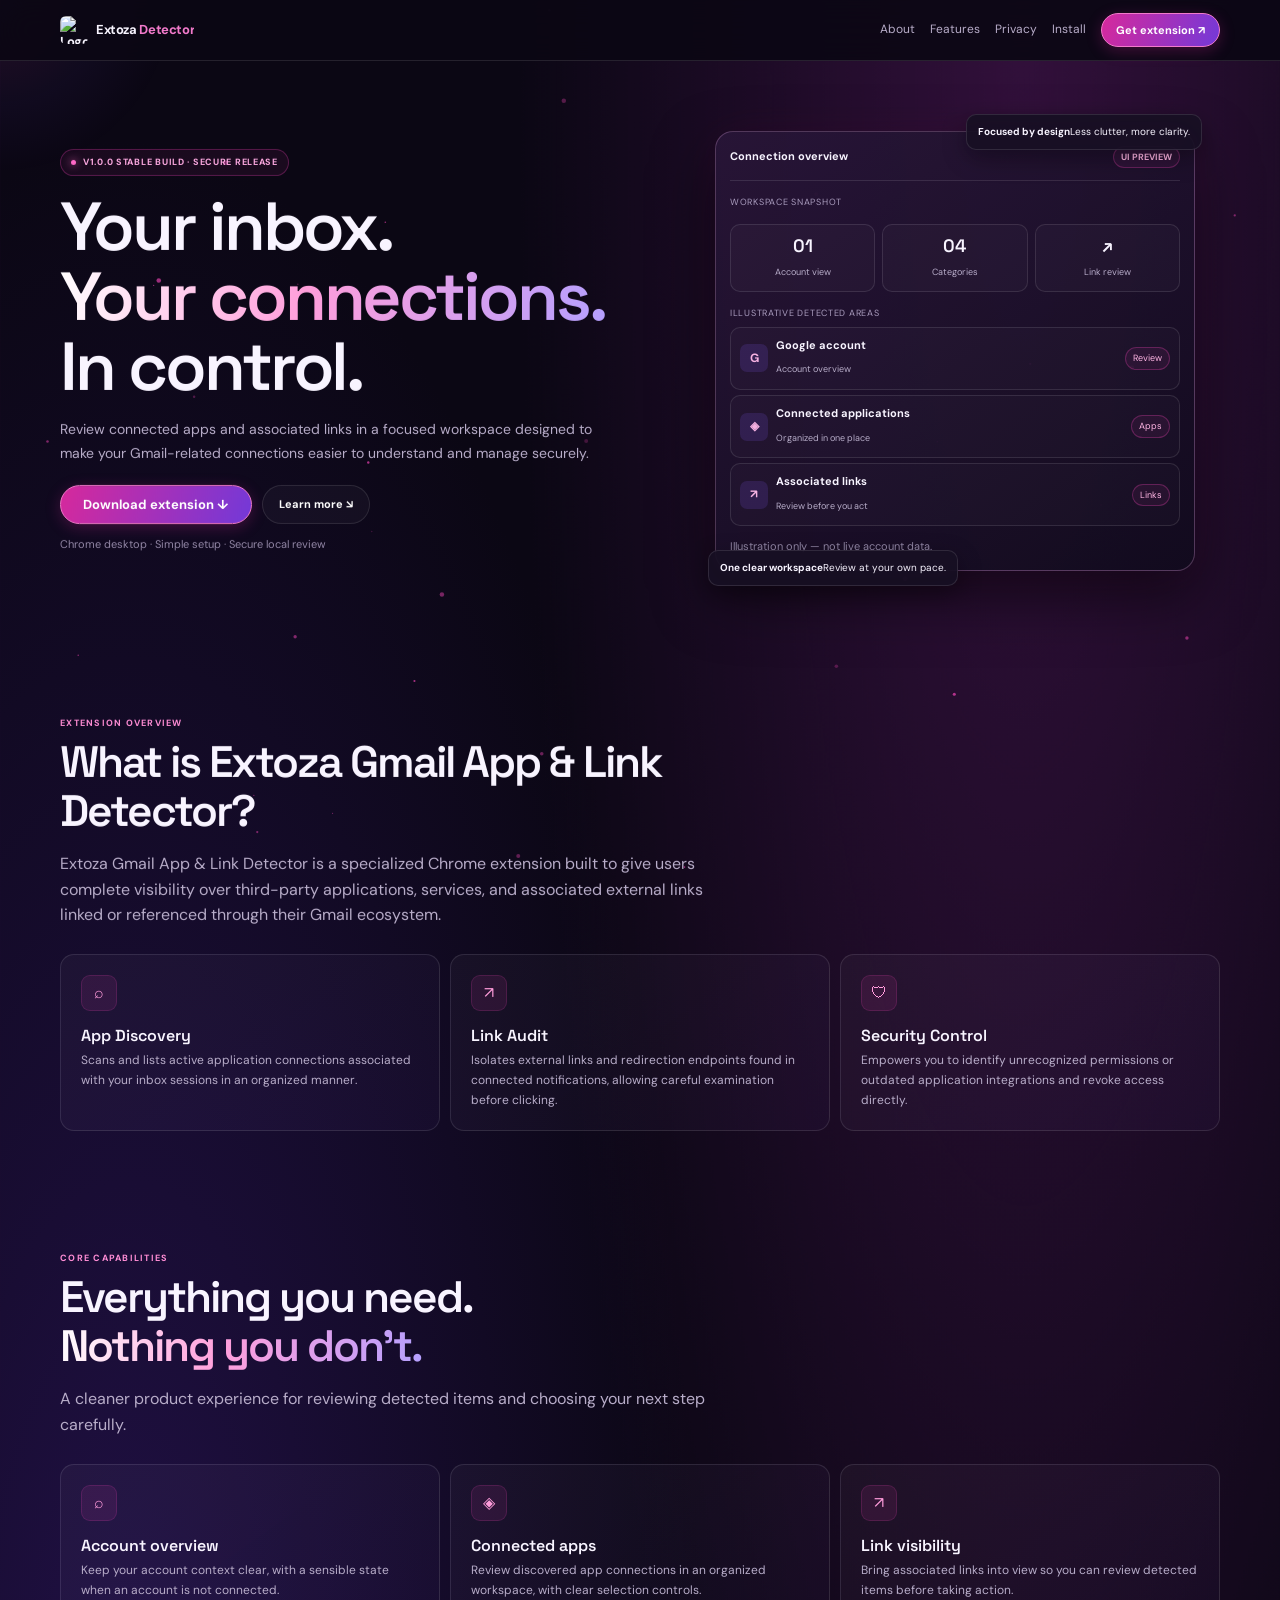
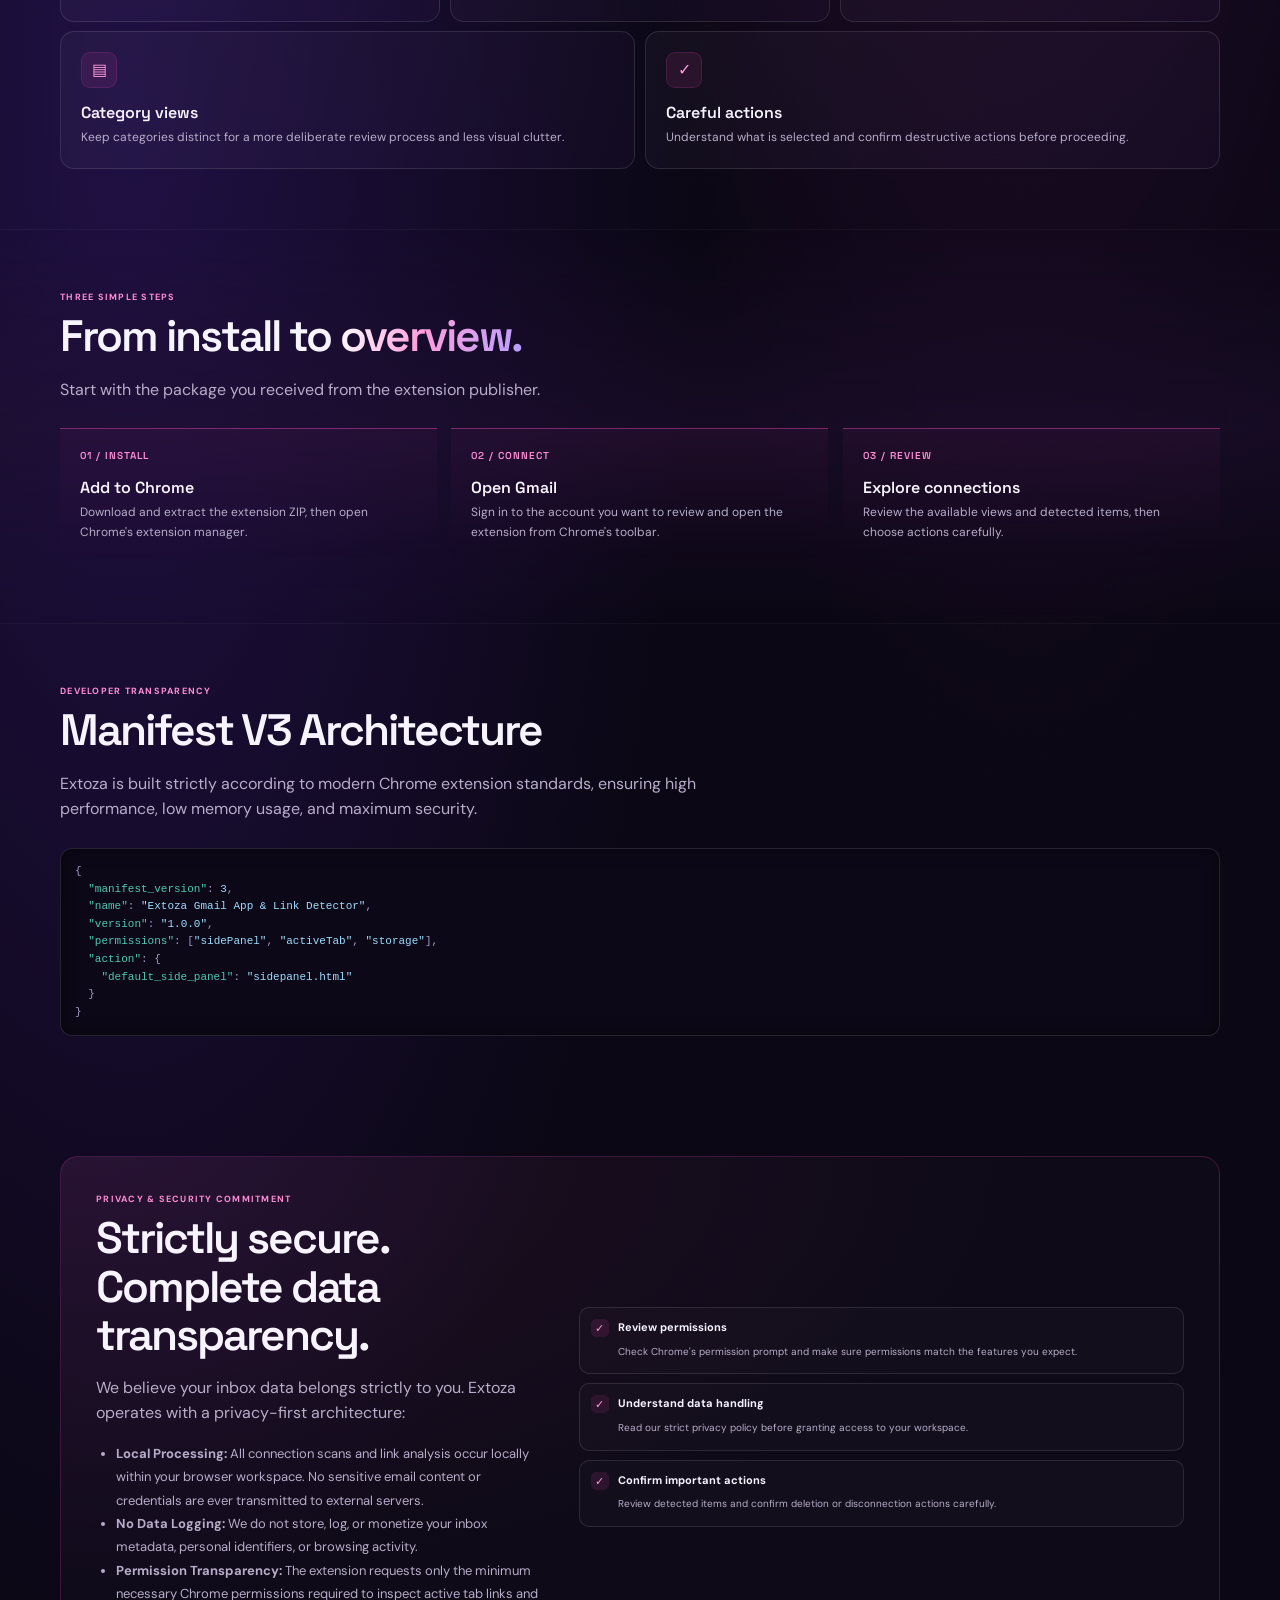
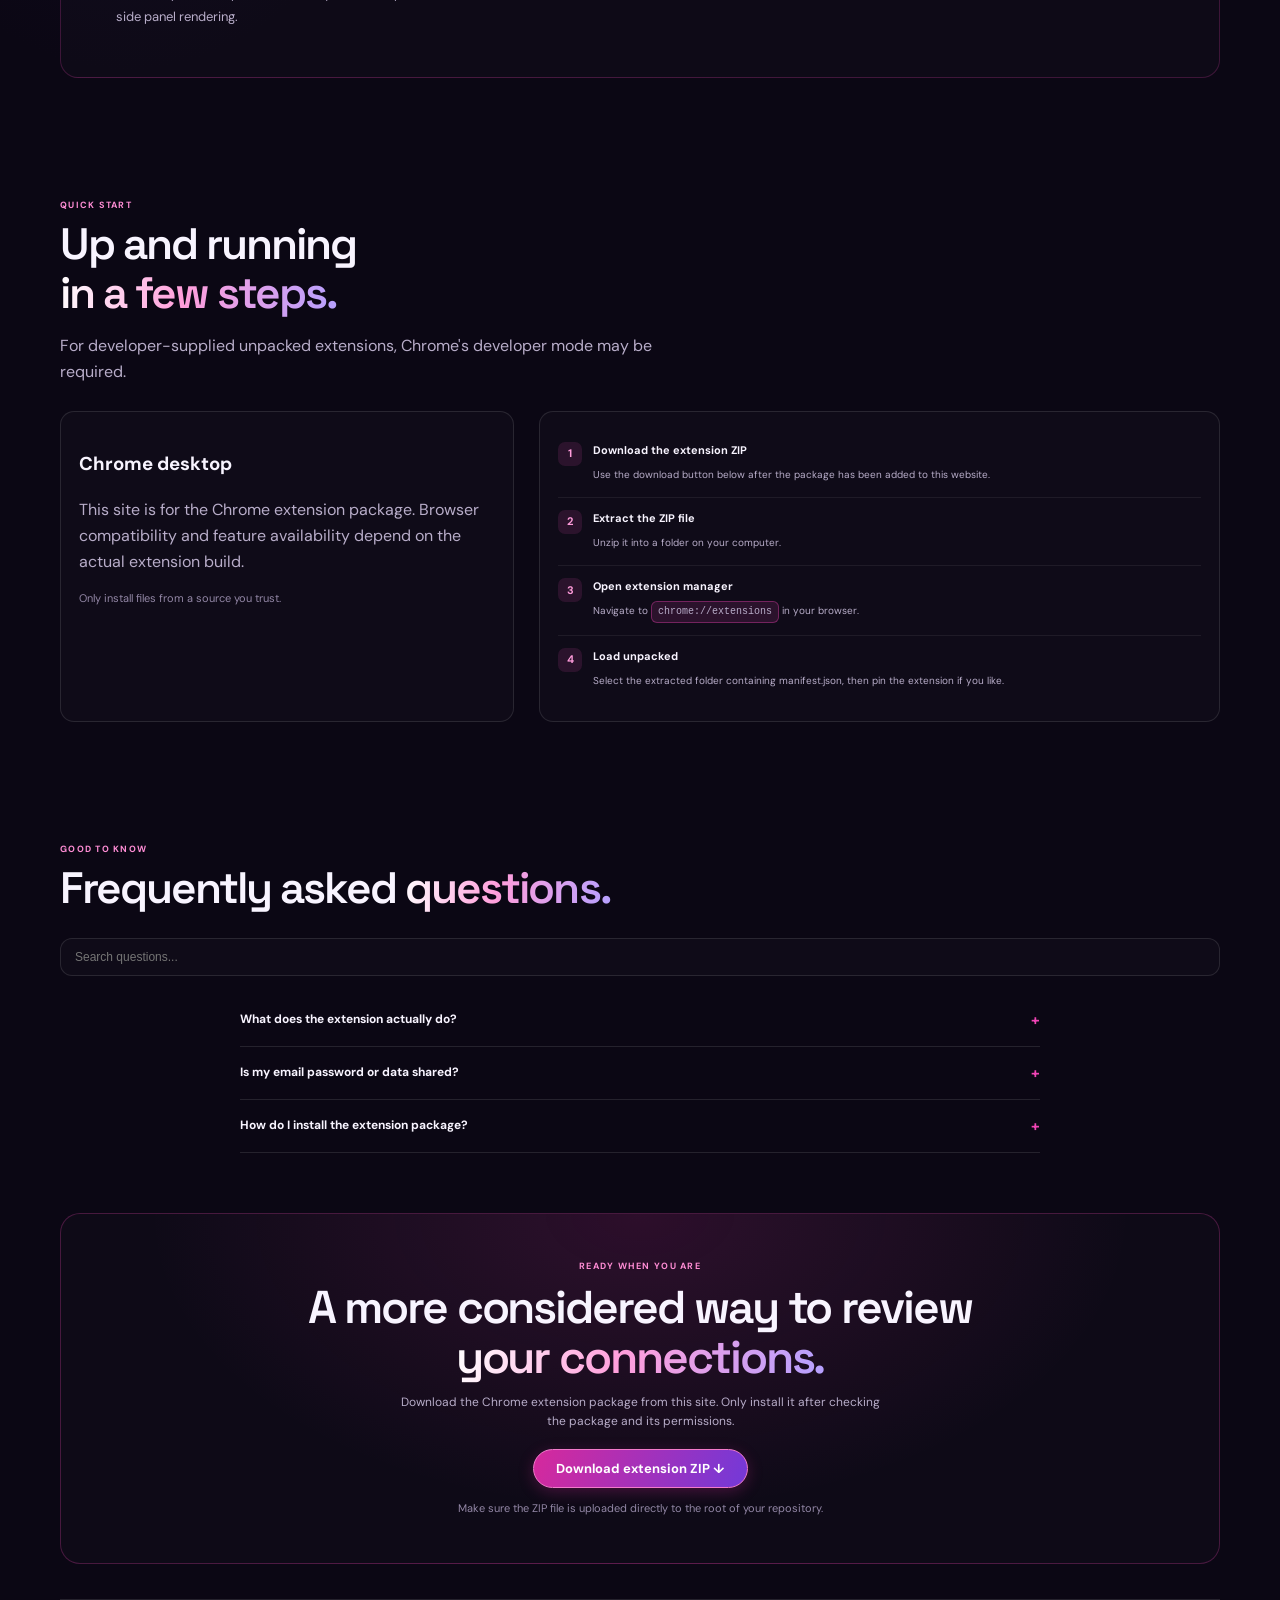
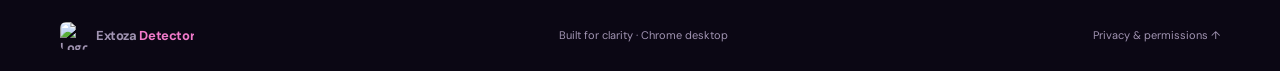
==== index.html @ f48d074d "Update index.html" ====
<!doctype html>
<html lang="en">
<head>
<meta charset="utf-8">
<meta name="viewport" content="width=device-width, initial-scale=1, maximum-scale=1, user-scalable=no">
<meta name="theme-color" content="#0b0714">
<meta name="description" content="Extoza Gmail App & Link Detector — a clearer way to review Gmail-related app connections and links securely.">
<title>Extoza Gmail App & Link Detector — Your inbox, more in control</title>
<link rel="icon" href="https://raw.githubusercontent.com/mbabar07/gmail-app-link-detector/main/assets/logo.png" type="image/png">
<link rel="preconnect" href="https://fonts.googleapis.com">
<link rel="preconnect" href="https://fonts.gstatic.com" crossorigin>
<link href="https://fonts.googleapis.com/css2?family=DM+Sans:wght@400;500;600;700&family=Space+Grotesk:wght@400;500;600;700&display=swap" rel="stylesheet">
<style>
:root{--bg:#0b0714;--panel:#151021;--panel2:#1b1229;--text:#f8f4ff;--muted:#b8adc9;--pink:#f044b5;--violet:#8b5cf6;--line:rgba(255,255,255,.11);--max:1160px}
*{box-sizing:border-box}

html {
  scroll-behavior: smooth;
  scroll-padding-top: 80px;
}
body {
  margin: 0;
  background: var(--bg);
  color: var(--text);
  font-family: "DM Sans", sans-serif;
  line-height: 1.6;
  overflow-x: hidden;
  position: relative;
  opacity: 0;
  transition: opacity 0.8s cubic-bezier(0.4, 0, 0.2, 1);
  -webkit-font-smoothing: antialiased;
  width: 100%;
}
body.loaded { opacity: 1; }

#page-transition-overlay {
  position: fixed;
  top: 0; left: 0; width: 100%; height: 100%;
  background: #0b0714;
  z-index: 99999;
  pointer-events: none;
  opacity: 1;
  transition: opacity 0.8s cubic-bezier(0.4, 0, 0.2, 1);
}
body.loaded #page-transition-overlay { opacity: 0; }

#particles-canvas {
  position: fixed;
  top: 0; left: 0; width: 100%; height: 100%;
  pointer-events: none;
  z-index: 1;
}

.reveal-up {
  opacity: 0;
  transform: translateY(30px);
  transition: opacity 0.8s cubic-bezier(0.16, 1, 0.3, 1), transform 0.8s cubic-bezier(0.16, 1, 0.3, 1);
  will-change: opacity, transform;
}
.reveal-up.active {
  opacity: 1;
  transform: translateY(0);
}

#cursor-glow {
  position: fixed;
  width: 350px;
  height: 350px;
  background: radial-gradient(circle, rgba(240, 68, 181, 0.12) 0%, rgba(139, 92, 246, 0.05) 40%, transparent 70%);
  border-radius: 50%;
  pointer-events: none;
  transform: translate(-50%, -50%);
  transition: width 0.3s, height 0.3s;
  z-index: 2;
}

body::before {
  content: '';
  position: absolute;
  top: 0; left: 0; width: 100%; height: 100%;
  background: radial-gradient(ellipse at 80% 0%,#32103b 0,transparent 35%), radial-gradient(ellipse at 10% 35%,#201044 0,transparent 35%);
  z-index: 0;
  pointer-events: none;
}

a{color:inherit;text-decoration:none}
.wrap{width:min(var(--max),calc(100% - 24px));margin:auto;position:relative;z-index:3}

/* Fixed Header & Responsive Navigation */
.nav{position:sticky;top:0;z-index:100;border-bottom:1px solid var(--line);background:rgba(11,7,20,.92);backdrop-filter:blur(16px)}
.navin{height:60px;display:flex;align-items:center;justify-content:space-between;gap:8px}
.brand{display:flex;align-items:center;gap:8px;font-weight:700;font-size:13px;letter-spacing:-.03em;min-width:0;flex-shrink:1}
.brand:hover{transform:scale(1.01)}
.brand img{width:28px;height:28px;border-radius:6px;object-fit:cover;flex-shrink:0}
.brand span { white-space: nowrap; overflow: hidden; text-overflow: ellipsis; line-height: 1.2; }
.brand span span{color:#f27acb}

.links{display:flex;align-items:center;gap:15px;color:var(--muted);font-size:12px;flex-shrink:0}
.links a:hover{color:white}

/* Responsive Button Fix */
.btn{
  display:inline-flex;align-items:center;justify-content:center;gap:6px;
  padding:7px 14px;border-radius:99px;
  background:linear-gradient(110deg,#d6299c,#7339d8);color:#fff;
  font-weight:700;font-size:11px;line-height:1;
  border:1px solid #f27acb;box-shadow:0 4px 15px rgba(214, 41, 156, 0.25);
  transition:.25s cubic-bezier(0.16, 1, 0.3, 1);
  white-space:nowrap;flex-shrink:0;height:34px;
}
.btn:hover{transform:translateY(-1px);filter:brightness(1.15);box-shadow:0 8px 25px rgba(214, 41, 156, 0.4)}
.btn.ghost{background:#ffffff08;border-color:var(--line);box-shadow:none;height:auto;padding:10px 16px}.btn.ghost:hover{background:#ffffff12;border-color:#f044b57a}

@media (max-width: 480px) {
  .navin { height: 56px; }
  .brand { font-size: 12px; }
  .brand img { width: 26px; height: 26px; }
  .nav .btn {
    padding: 6px 10px;
    font-size: 10px;
    height: 30px;
  }
}

.download-btn { transition: all 0.3s ease; height: auto; padding: 12px 22px; font-size: 13px; }
.download-btn:active { transform: scale(0.96); }
.download-btn.clicked { animation: neonPulse 1.5s infinite alternate; }
@keyframes neonPulse {
  0% { box-shadow: 0 0 10px #f044b5, 0 0 20px #8b5cf6, inset 0 0 10px #fff; border-color: #fff; }
  100% { box-shadow: 0 0 25px #f044b5, 0 0 50px #8b5cf6, inset 0 0 20px #ff9edb; border-color: #ff9edb; }
}

#thankyou-modal {
  position: fixed; inset: 0; background: rgba(11, 7, 20, 0.85); backdrop-filter: blur(10px);
  display: flex; align-items: center; justify-content: center; z-index: 999999; opacity: 0; pointer-events: none; transition: opacity 0.4s ease; padding: 20px;
}
#thankyou-modal.show { opacity: 1; pointer-events: auto; }
.modal-content {
  background: linear-gradient(145deg, #281638, #151021); border: 1px solid #f044b550; padding: 28px 18px; border-radius: 20px; text-align: center; max-width: 380px; width: 100%; box-shadow: 0 25px 60px rgba(240, 68, 181, 0.25); transform: translateY(15px); transition: transform 0.4s cubic-bezier(0.16, 1, 0.3, 1);
}
#thankyou-modal.show .modal-content { transform: translateY(0); }
.modal-content h3 { font: 600 20px "Space Grotesk", sans-serif; margin: 10px 0 6px; background: linear-gradient(100deg, #fff 0%, #ff9edb 100%); color: transparent; background-clip: text; }
.modal-content p { color: var(--muted); font-size: 12px; margin-bottom: 18px; }
.modal-close-btn { padding: 9px 20px; border-radius: 99px; background: linear-gradient(110deg, #d6299c, #7339d8); color: #fff; font-weight: 700; border: none; cursor: pointer; transition: .2s; }
.modal-close-btn:hover { filter: brightness(1.15); }

.copy-badge {
  background: #f044b520; border: 1px solid #f044b560; color: #ff9cdb; padding: 2px 6px; border-radius: 6px; font-family: monospace; cursor: pointer; transition: 0.2s; position: relative; display: inline-block; word-break: break-all;
}
.copy-badge:hover { background: #f044b540; }
.copy-tooltip {
  position: absolute; bottom: 125%; left: 50%; transform: translateX(-50%) translateY(5px); background: #f044b5; color: #fff; padding: 2px 6px; border-radius: 4px; font-size: 10px; font-family: sans-serif; opacity: 0; pointer-events: none; transition: 0.2s; white-space: nowrap;
}
.copy-badge.copied .copy-tooltip { opacity: 1; transform: translateX(-50%) translateY(0); }

.faq-search-box {
  width: 100%; padding: 11px 14px; margin-bottom: 18px; background: #ffffff05; border: 1px solid var(--line); border-radius: 12px; color: var(--text); font-size: 12px; outline: none; transition: 0.3s;
}
.faq-search-box:focus { border-color: var(--pink); box-shadow: 0 0 12px rgba(240,68,181,0.2); }

.faq details {
  padding: 14px 0; border-bottom: 1px solid var(--line); transition: background 0.3s;
}
.faq details summary {
  cursor: pointer; font-weight: 700; font-size: 12px; display: flex; justify-content: space-between; align-items: center; transition: color 0.3s; gap: 8px;
}
.faq details summary::-webkit-details-marker { display: none; }
.faq details summary::after {
  content: '+'; font-size: 15px; color: var(--pink); transition: transform 0.3s ease; flex-shrink: 0;
}
.faq details[open] summary::after {
  transform: rotate(45deg);
}
.faq details p {
  font-size: 12px; color: var(--muted); margin-top: 8px; animation: fadeInText 0.3s ease;
}
@keyframes fadeInText {
  from { opacity: 0; transform: translateY(-4px); }
  to { opacity: 1; transform: translateY(0); }
}

.code-preview {
  background: #0d0817; border: 1px solid var(--line); border-radius: 12px; padding: 14px; font-family: monospace; font-size: 11px; color: #a599c2; overflow-x: auto; margin-top: 14px; box-shadow: inset 0 0 15px rgba(0,0,0,0.5);
  max-width: 100%;
}
.code-preview .keyword { color: #f044b5; }
.code-preview .string { color: #9cdcfe; }
.code-preview .property { color: #4ec9b0; }

.hero{min-height:auto;display:grid;grid-template-columns:1fr;align-items:center;gap:35px;padding:45px 0 55px;position:relative;z-index:3}
@media(min-width: 900px) {
  .hero { grid-template-columns: 1.05fr .95fr; padding: 70px 0 85px; gap: 45px; }
}

.tag{display:inline-flex;align-items:center;gap:7px;padding:5px 10px;border:1px solid #f044b54a;border-radius:99px;background:#f044b511;color:#ffabe3;text-transform:uppercase;letter-spacing:.08em;font-size:9px;font-weight:700;animation: pulseGlow 3s infinite ease-in-out}
@keyframes pulseGlow { 0%, 100% { border-color: rgba(240,68,181,0.3); } 50% { border-color: rgba(240,68,181,0.8); box-shadow: 0 0 15px rgba(240,68,181,0.2); } }
.tag i{width:5px;height:5px;background:#ff69c7;border-radius:50%;box-shadow:0 0 8px #ff69c7;flex-shrink:0}

.hero h1{font:600 clamp(32px, 6.5vw, 68px)/1.03 "Space Grotesk",sans-serif;letter-spacing:-.045em;margin:16px 0;word-break:break-word}
.grad{background:linear-gradient(100deg,#fff 0%,#ff9edb 45%,#b5a0ff 100%);color:transparent;background-clip:text}
.hero p{max-width:540px;color:var(--muted);font-size:14px;line-height:1.7}
.actions{display:flex;gap:10px;flex-wrap:wrap;margin-top:20px}
.note{color:#9387a6;font-size:11px;margin-top:12px}

.demo{position:relative;padding:14px;border:1px solid #f7b3ed40;border-radius:18px;background:linear-gradient(145deg,#281638ed,#110b1ded);box-shadow:0 25px 60px #0008,0 0 40px #d6299c12;width:100%;max-width:480px;margin:0 auto;transform:none}
@media(min-width: 900px) {
  .demo { transform:perspective(1000px) rotateY(-4deg) rotateX(2deg); transition:transform 0.5s cubic-bezier(0.2, 0.8, 0.2, 1); }
  .demo:hover { transform:perspective(1000px) rotateY(0deg) rotateX(0deg) scale(1.01); border-color:#f044b5; }
}

.demohead{display:flex;justify-content:space-between;align-items:center;border-bottom:1px solid var(--line);padding-bottom:12px;font-weight:700;font-size:11px;gap:8px}
.badge{color:#ffb5e4;border:1px solid #f044b54a;background:#f044b512;border-radius:99px;padding:3px 7px;font-size:9px;white-space:nowrap}
.stats{display:grid;grid-template-columns:repeat(3,1fr);gap:7px;margin:14px 0}
.stat{padding:9px;border:1px solid var(--line);border-radius:10px;background:#ffffff06;transition:.3s;text-align:center}
.stat:hover{background:#ffffff10;border-color:#f044b550}
.stat b{display:block;font:600 18px "Space Grotesk"}
.stat span{font-size:9px;color:var(--muted)}

.label{color:#a99bbd;text-transform:uppercase;letter-spacing:.08em;font-size:9px;margin:14px 0 6px}
.item{display:flex;align-items:center;gap:8px;padding:9px;margin-top:5px;border:1px solid var(--line);border-radius:10px;background:#ffffff05;transition:.3s}
.item:hover{background:#ffffff0c;border-color:#f044b550}
.appicon{width:28px;height:28px;border-radius:7px;display:grid;place-items:center;background:#8b5cf629;color:#f6b2e2;font-weight:700;flex-shrink:0;font-size:12px}
.itemtext{flex:1;min-width:0}
.itemtext b{display:block;font-size:11px;white-space:nowrap;overflow:hidden;text-overflow:ellipsis}
.itemtext span{font-size:9px;color:var(--muted)}

.float{position:absolute;padding:9px 11px;background:#181024e8;border:1px solid var(--line);border-radius:10px;box-shadow:0 8px 25px #0005;font-size:10px;backdrop-filter:blur(10px);display:none}
@media(min-width: 768px) {
  .float { display: block; }
}
.float strong{display:block}
.float.one{top:-18px;right:-8px}
.float.two{bottom:-16px;left:-8px}

.section{padding:60px 0;position:relative;z-index:3}
.head{max-width:650px;margin-bottom:26px}
.kicker{font-size:9px;text-transform:uppercase;letter-spacing:.14em;color:#ff8dd5;font-weight:700}
.section h2{font:600 clamp(26px, 4.2vw, 44px)/1.1 "Space Grotesk",sans-serif;letter-spacing:-.045em;margin:8px 0}
.head p,.muted{color:var(--muted)}

.features{display:grid;grid-template-columns:1fr;gap:10px}
@media(min-width: 600px) {
  .features { grid-template-columns: repeat(2, 1fr); }
}
@media(min-width: 900px) {
  .features { grid-template-columns: repeat(6, 1fr); }
  .feature { grid-column: span 2; }
  .feature:nth-child(4), .feature:nth-child(5) { grid-column: span 3; }
}
.feature{padding:20px;border:1px solid var(--line);border-radius:14px;background:linear-gradient(145deg,#ffffff09,#8b5cf60a);transition:.3s cubic-bezier(0.16, 1, 0.3, 1);position:relative;overflow:hidden}
.feature:hover{transform:translateY(-3px);border-color:#f044b5;box-shadow:0 10px 30px rgba(240,68,181,0.1)}
.ico{width:36px;height:36px;border-radius:9px;display:grid;place-items:center;background:#f044b518;border:1px solid #f044b52b;color:#ff9cdb;font-size:16px;margin-bottom:14px}
.feature h3,.step h3{font:600 16px "Space Grotesk";margin:0 0 5px}
.feature p,.step p{font-size:12px;color:var(--muted);margin:0;line-height:1.65}

.how{background:linear-gradient(180deg,transparent,#21103380,transparent);border-block:1px solid #ffffff0a}
.steps{display:grid;grid-template-columns:1fr;gap:14px}
@media(min-width: 768px) {
  .steps { grid-template-columns: repeat(3, 1fr); }
}
.step{padding:20px;border-top:1px solid #f044b57a;background:linear-gradient(180deg,#f044b50c,transparent);border-radius:0 0 12px 12px;transition:.3s}
.step:hover{background:linear-gradient(180deg,#f044b518,transparent);transform:translateY(-2px)}
.num{font:600 10px "Space Grotesk";color:#ff8dd5;letter-spacing:.1em;margin-bottom:15px}

.privacy{display:grid;grid-template-columns:1fr;gap:25px;align-items:center;padding:clamp(18px, 3.5vw, 35px);border:1px solid #f044b535;border-radius:18px;background:radial-gradient(ellipse at 0 0,#f044b515,transparent 60%),#ffffff04}
@media(min-width: 900px) {
  .privacy { grid-template-columns: .85fr 1.15fr; gap: 35px; }
}
.privacylist{display:grid;gap:9px}
.privacyitem{display:flex;gap:9px;padding:11px;border:1px solid var(--line);border-radius:10px;background:#ffffff05;transition:.3s}
.privacyitem:hover{background:#ffffff0a;border-color:#f044b560}
.check{flex:0 0 18px;width:18px;height:18px;border-radius:5px;background:#f044b51e;color:#ff9cdb;text-align:center;font-size:11px;line-height:18px}
.privacyitem b{display:block;font-size:11px}
.privacyitem span{font-size:10px;color:var(--muted)}

.install{display:grid;grid-template-columns:1fr;gap:20px}
@media(min-width: 900px) {
  .install { grid-template-columns: .8fr 1.2fr; gap: 25px; }
}
.panel{padding:18px;border:1px solid var(--line);border-radius:14px;background:#ffffff05;transition:.3s}
.panel:hover{border-color:#ffffff30}
.installstep{display:flex;gap:11px;padding:12px 0;border-bottom:1px solid #ffffff10}
.installstep:last-child{border:0}
.installstep em{font-style:normal;width:24px;height:24px;flex:0 0 24px;display:grid;place-items:center;border-radius:7px;background:#f044b520;color:#ff9cdb;font-weight:700;font-size:11px}
.installstep b{font-size:11px;display:block}
.installstep span{font-size:10px;color:var(--muted)}

.faq{max-width:800px;margin:auto}

.cta{text-align:center;padding:45px 18px;border:1px solid #f044b540;border-radius:20px;background:radial-gradient(ellipse at 50% 0,#d6299c27,transparent 60%),#ffffff04;position:relative;overflow:hidden}
.cta h2{max-width:680px;margin:10px auto;font:600 clamp(26px, 4.2vw, 46px)/1.08 "Space Grotesk";letter-spacing:-.045em}
.cta p{max-width:500px;margin:0 auto 18px;color:var(--muted);font-size:12px}

.footer{display:flex;flex-direction:column;gap:12px;align-items:center;text-align:center;padding:22px 0;margin-top:35px;border-top:1px solid var(--line);font-size:11px;color:#a194b2}
@media(min-width: 600px) {
  .footer { flex-direction: row; justify-content: space-between; text-align: left; }
}

@media(max-width:768px){.links a:not(.btn){display:none}}
</style>
</head>
<body>

<div id="page-transition-overlay"></div>
<canvas id="particles-canvas"></canvas>

<div id="thankyou-modal">
  <div class="modal-content">
    <h3>Thank You</h3>
    <p>Your extension download has started successfully. Enjoy using Extoza Link Detector.</p>
    <button class="modal-close-btn" onclick="closeModal()">Dismiss</button>
  </div>
</div>

<div id="cursor-glow"></div>

<header class="nav"><div class="wrap navin">
<a class="brand anim-link" href="#top"><img src="https://raw.githubusercontent.com/mbabar07/gmail-app-link-detector/main/assets/logo.png" alt="Logo"><span>Extoza <span>Detector</span></span></a>
<nav class="links" aria-label="Main navigation"><a href="#about" class="anim-link">About</a><a href="#features" class="anim-link">Features</a><a href="#privacy" class="anim-link">Privacy</a><a href="#install" class="anim-link">Install</a><a class="btn anim-link" href="#download">Get extension ↗</a></nav>
</div></header>

<main id="top">
<section class="wrap hero">
<div class="reveal-up"><div class="tag"><i></i> v1.0.0 Stable Build · Secure Release</div>
<h1>Your inbox.<br><span class="grad">Your connections.</span><br>In control.</h1>
<p>Review connected apps and associated links in a focused workspace designed to make your Gmail-related connections easier to understand and manage securely.</p>
<div class="actions"><a class="btn download-btn anim-link" href="#download">Download extension ↓</a><a class="btn ghost anim-link" href="#about">Learn more ↘</a></div>
<div class="note">Chrome desktop · Simple setup · Secure local review</div></div>
<div class="demo reveal-up" aria-label="Illustrative extension interface">
<div class="demohead"><span>Connection overview</span><span class="badge">UI PREVIEW</span></div>
<div class="label">Workspace snapshot</div><div class="stats"><div class="stat"><b>01</b><span>Account view</span></div><div class="stat"><b>04</b><span>Categories</span></div><div class="stat"><b>↗</b><span>Link review</span></div></div>
<div class="label">Illustrative detected areas</div>
<div class="item"><div class="appicon">G</div><div class="itemtext"><b>Google account</b><span>Account overview</span></div><span class="badge">Review</span></div>
<div class="item"><div class="appicon">◈</div><div class="itemtext"><b>Connected applications</b><span>Organized in one place</span></div><span class="badge">Apps</span></div>
<div class="item"><div class="appicon">↗</div><div class="itemtext"><b>Associated links</b><span>Review before you act</span></div><span class="badge">Links</span></div>
<div class="note">Illustration only — not live account data.</div>
<div class="float one"><b>Focused by design</b>Less clutter, more clarity.</div><div class="float two"><b>One clear workspace</b>Review at your own pace.</div>
</div>
</section>

<section class="wrap section" id="about">
<div class="head reveal-up">
<div class="kicker">Extension Overview</div>
<h2>What is Extoza Gmail App & Link Detector?</h2>
<p>Extoza Gmail App & Link Detector is a specialized Chrome extension built to give users complete visibility over third-party applications, services, and associated external links linked or referenced through their Gmail ecosystem.</p>
</div>
<div class="features">
<article class="feature reveal-up"><div class="ico">⌕</div><h3>App Discovery</h3><p>Scans and lists active application connections associated with your inbox sessions in an organized manner.</p></article>
<article class="feature reveal-up"><div class="ico">↗</div><h3>Link Audit</h3><p>Isolates external links and redirection endpoints found in connected notifications, allowing careful examination before clicking.</p></article>
<article class="feature reveal-up"><div class="ico">🛡</div><h3>Security Control</h3><p>Empowers you to identify unrecognized permissions or outdated application integrations and revoke access directly.</p></article>
</div>
</section>

<section class="wrap section" id="features"><div class="head reveal-up"><div class="kicker">Core Capabilities</div><h2>Everything you need.<br><span class="grad">Nothing you don't.</span></h2><p>A cleaner product experience for reviewing detected items and choosing your next step carefully.</p></div>
<div class="features">
<article class="feature reveal-up"><div class="ico">⌕</div><h3>Account overview</h3><p>Keep your account context clear, with a sensible state when an account is not connected.</p></article>
<article class="feature reveal-up"><div class="ico">◈</div><h3>Connected apps</h3><p>Review discovered app connections in an organized workspace, with clear selection controls.</p></article>
<article class="feature reveal-up"><div class="ico">↗</div><h3>Link visibility</h3><p>Bring associated links into view so you can review detected items before taking action.</p></article>
<article class="feature reveal-up"><div class="ico">▤</div><h3>Category views</h3><p>Keep categories distinct for a more deliberate review process and less visual clutter.</p></article>
<article class="feature reveal-up"><div class="ico">✓</div><h3>Careful actions</h3><p>Understand what is selected and confirm destructive actions before proceeding.</p></article>
</div></section>

<section class="section how" id="how"><div class="wrap"><div class="head reveal-up"><div class="kicker">Three simple steps</div><h2>From install to <span class="grad">overview.</span></h2><p>Start with the package you received from the extension publisher.</p></div>
<div class="steps">
<article class="step reveal-up"><div class="num">01 / INSTALL</div><h3>Add to Chrome</h3><p>Download and extract the extension ZIP, then open Chrome's extension manager.</p></article>
<article class="step reveal-up"><div class="num">02 / CONNECT</div><h3>Open Gmail</h3><p>Sign in to the account you want to review and open the extension from Chrome's toolbar.</p></article>
<article class="step reveal-up"><div class="num">03 / REVIEW</div><h3>Explore connections</h3><p>Review the available views and detected items, then choose actions carefully.</p></article>
</div></div></section>

<section class="wrap section" id="manifest-preview">
<div class="head reveal-up">
<div class="kicker">Developer Transparency</div>
<h2>Manifest V3 Architecture</h2>
<p>Extoza is built strictly according to modern Chrome extension standards, ensuring high performance, low memory usage, and maximum security.</p>
</div>
<div class="reveal-up">
<div class="code-preview">
  {<br>
  &nbsp;&nbsp;<span class="property">"manifest_version"</span>: <span class="string">3</span>,<br>
  &nbsp;&nbsp;<span class="property">"name"</span>: <span class="string">"Extoza Gmail App & Link Detector"</span>,<br>
  &nbsp;&nbsp;<span class="property">"version"</span>: <span class="string">"1.0.0"</span>,<br>
  &nbsp;&nbsp;<span class="property">"permissions"</span>: [<span class="string">"sidePanel"</span>, <span class="string">"activeTab"</span>, <span class="string">"storage"</span>],<br>
  &nbsp;&nbsp;<span class="property">"action"</span>: {<br>
  &nbsp;&nbsp;&nbsp;&nbsp;<span class="property">"default_side_panel"</span>: <span class="string">"sidepanel.html"</span><br>
  &nbsp;&nbsp;}<br>
  }
</div>
</div>
</section>

<section class="wrap section" id="privacy">
<div class="privacy reveal-up">
<div>
<div class="kicker">Privacy & Security Commitment</div>
<h2>Strictly secure. Complete data transparency.</h2>
<p class="muted" style="margin-top: 15px;">We believe your inbox data belongs strictly to you. Extoza operates with a privacy-first architecture:</p>
<ul style="color: var(--muted); font-size: 13px; padding-left: 20px; line-height: 1.8; margin-top: 15px;">
<li><b>Local Processing:</b> All connection scans and link analysis occur locally within your browser workspace. No sensitive email content or credentials are ever transmitted to external servers.</li>
<li><b>No Data Logging:</b> We do not store, log, or monetize your inbox metadata, personal identifiers, or browsing activity.</li>
<li><b>Permission Transparency:</b> The extension requests only the minimum necessary Chrome permissions required to inspect active tab links and side panel rendering.</li>
</ul>
</div>
<div class="privacylist">
<div class="privacyitem"><div class="check">✓</div><div><b>Review permissions</b><span>Check Chrome's permission prompt and make sure permissions match the features you expect.</span></div></div>
<div class="privacyitem"><div class="check">✓</div><div><b>Understand data handling</b><span>Read our strict privacy policy before granting access to your workspace.</span></div></div>
<div class="privacyitem"><div class="check">✓</div><div><b>Confirm important actions</b><span>Review detected items and confirm deletion or disconnection actions carefully.</span></div></div>
</div>
</div>
</section>

<section class="wrap section" id="install"><div class="head reveal-up"><div class="kicker">Quick start</div><h2>Up and running<br><span class="grad">in a few steps.</span></h2><p>For developer-supplied unpacked extensions, Chrome's developer mode may be required.</p></div>
<div class="install">
<div class="panel reveal-up"><h3>Chrome desktop</h3><p class="muted">This site is for the Chrome extension package. Browser compatibility and feature availability depend on the actual extension build.</p><p class="note">Only install files from a source you trust.</p></div>
<div class="panel reveal-up">
<div class="installstep"><em>1</em><div><b>Download the extension ZIP</b><span>Use the download button below after the package has been added to this website.</span></div></div>
<div class="installstep"><em>2</em><div><b>Extract the ZIP file</b><span>Unzip it into a folder on your computer.</span></div></div>
<div class="installstep"><em>3</em><div><b>Open extension manager</b><span>Navigate to <span class="copy-badge" onclick="copyToClipboard(this, 'chrome://extensions')">chrome://extensions<span class="copy-tooltip">Copied</span></span> in your browser.</span></div></div>
<div class="installstep"><em>4</em><div><b>Load unpacked</b><span>Select the extracted folder containing manifest.json, then pin the extension if you like.</span></div></div>
</div></div></section>

<section class="wrap section" id="faq">
<div class="head reveal-up">
<div class="kicker">Good to know</div>
<h2>Frequently asked <span class="grad">questions.</span></h2>
</div>
<input type="text" id="faq-search" class="faq-search-box reveal-up" placeholder="Search questions..." onkeyup="filterFAQ()">
<div class="faq" id="faq-list">
<details class="reveal-up"><summary>What does the extension actually do?</summary><p>It acts as a secure side panel workspace in Chrome to help you inspect third-party app connections and associated links found within your Gmail environment.</p></details>
<details class="reveal-up"><summary>Is my email password or data shared?</summary><p>No. Extoza processes everything locally on your device. We do not have access to your passwords, emails, or personal data.</p></details>
<details class="reveal-up"><summary>How do I install the extension package?</summary><p>Download the ZIP file from this site, extract it, enable Developer Mode in chrome://extensions, and click "Load unpacked" to select the folder.</p></details>
</div>
</section>

<section class="wrap reveal-up" id="download"><div class="cta"><div class="kicker">Ready when you are</div><h2>A more considered way to review <span class="grad">your connections.</span></h2><p>Download the Chrome extension package from this site. Only install it after checking the package and its permissions.</p><a class="btn download-btn" href="https://raw.githubusercontent.com/mbabar07/gmail-app-link-detector/main/Gmail-App-Link-Detector-1.0.0-upload.zip" download id="download-trigger">Download extension ZIP ↓</a><div class="note">Make sure the ZIP file is uploaded directly to the root of your repository.</div></div></section>
</main>

<footer class="wrap footer"><a class="brand anim-link" href="#top"><img src="https://raw.githubusercontent.com/mbabar07/gmail-app-link-detector/main/assets/logo.png" alt="Logo"><span>Extoza <span>Detector</span></span></a><span>Built for clarity · Chrome desktop</span><a href="#privacy" class="anim-link">Privacy &amp; permissions ↑</a></footer>

<script>
window.addEventListener('DOMContentLoaded', () => {
  setTimeout(() => {
    document.body.classList.add('loaded');
  }, 50);
});

const canvas = document.getElementById('particles-canvas');
const ctx = canvas.getContext('2d');
let particlesArray = [];

function resizeCanvas() {
  canvas.width = window.innerWidth;
  canvas.height = window.innerHeight;
}
window.addEventListener('resize', resizeCanvas);
resizeCanvas();

class Particle {
  constructor() {
    this.x = Math.random() * canvas.width;
    this.y = Math.random() * canvas.height;
    this.size = Math.random() * 2 + 0.5;
    this.speedX = (Math.random() - 0.5) * 0.3;
    this.speedY = (Math.random() - 0.5) * 0.3;
    this.opacity = Math.random() * 0.5 + 0.2;
  }
  update() {
    this.x += this.speedX;
    this.y += this.speedY;
    if (this.x < 0) this.x = canvas.width;
    if (this.x > canvas.width) this.x = 0;
    if (this.y < 0) this.y = canvas.height;
    if (this.y > canvas.height) this.y = 0;
  }
  draw() {
    ctx.fillStyle = `rgba(240, 68, 181, ${this.opacity})`;
    ctx.beginPath();
    ctx.arc(this.x, this.y, this.size, 0, Math.PI * 2);
    ctx.fill();
  }
}

function initParticles() {
  particlesArray = [];
  for (let i = 0; i < 35; i++) {
    particlesArray.push(new Particle());
  }
}
initParticles();

function animateParticles() {
  ctx.clearRect(0, 0, canvas.width, canvas.height);
  particlesArray.forEach(p => {
    p.update();
    p.draw();
  });
  requestAnimationFrame(animateParticles);
}
animateParticles();

function copyToClipboard(element, text) {
  navigator.clipboard.writeText(text).then(() => {
    element.classList.add('copied');
    setTimeout(() => {
      element.classList.remove('copied');
    }, 1200);
  });
}

function filterFAQ() {
  let input = document.getElementById('faq-search').value.toLowerCase();
  let details = document.querySelectorAll('#faq-list details');
  details.forEach(item => {
    let text = item.innerText.toLowerCase();
    if(text.includes(input)) {
      item.style.display = 'block';
    } else {
      item.style.display = 'none';
    }
  });
}

const observerOptions = {
  threshold: 0.05,
  rootMargin: "0px 0px -20px 0px"
};

const observer = new IntersectionObserver((entries) => {
  entries.forEach(entry => {
    if (entry.isIntersecting) {
      entry.target.classList.add('active');
    } else {
      entry.target.classList.remove('active');
    }
  });
}, observerOptions);

document.querySelectorAll('.reveal-up').forEach(el => {
  observer.observe(el);
});

const downloadTrigger = document.getElementById('download-trigger');
const thankyouModal = document.getElementById('thankyou-modal');

if(downloadTrigger) {
  downloadTrigger.addEventListener('click', function(e) {
    this.classList.add('clicked');
    setTimeout(() => {
      thankyouModal.classList.add('show');
    }, 400);
  });
}

function closeModal() {
  thankyouModal.classList.remove('show');
  if(downloadTrigger) {
    downloadTrigger.classList.remove('clicked');
  }
}

document.querySelectorAll('a.anim-link').forEach(link => {
  link.addEventListener('click', function(e) {
    const href = this.getAttribute('href');
    if(href && href.startsWith('#')) {
      e.preventDefault();
      const target = document.querySelector(href);
      if(target) {
        target.scrollIntoView({ behavior: 'smooth' });
      }
    } else if(href && !href.startsWith('javascript')) {
      e.preventDefault();
      document.body.classList.remove('loaded');
      setTimeout(() => {
        window.location.href = href;
      }, 800);
    }
  });
});

const cursorGlow = document.getElementById('cursor-glow');
window.addEventListener('mousemove', (e) => {
  cursorGlow.style.left = e.clientX + 'px';
  cursorGlow.style.top = e.clientY + 'px';
});
</script>

</body></html>
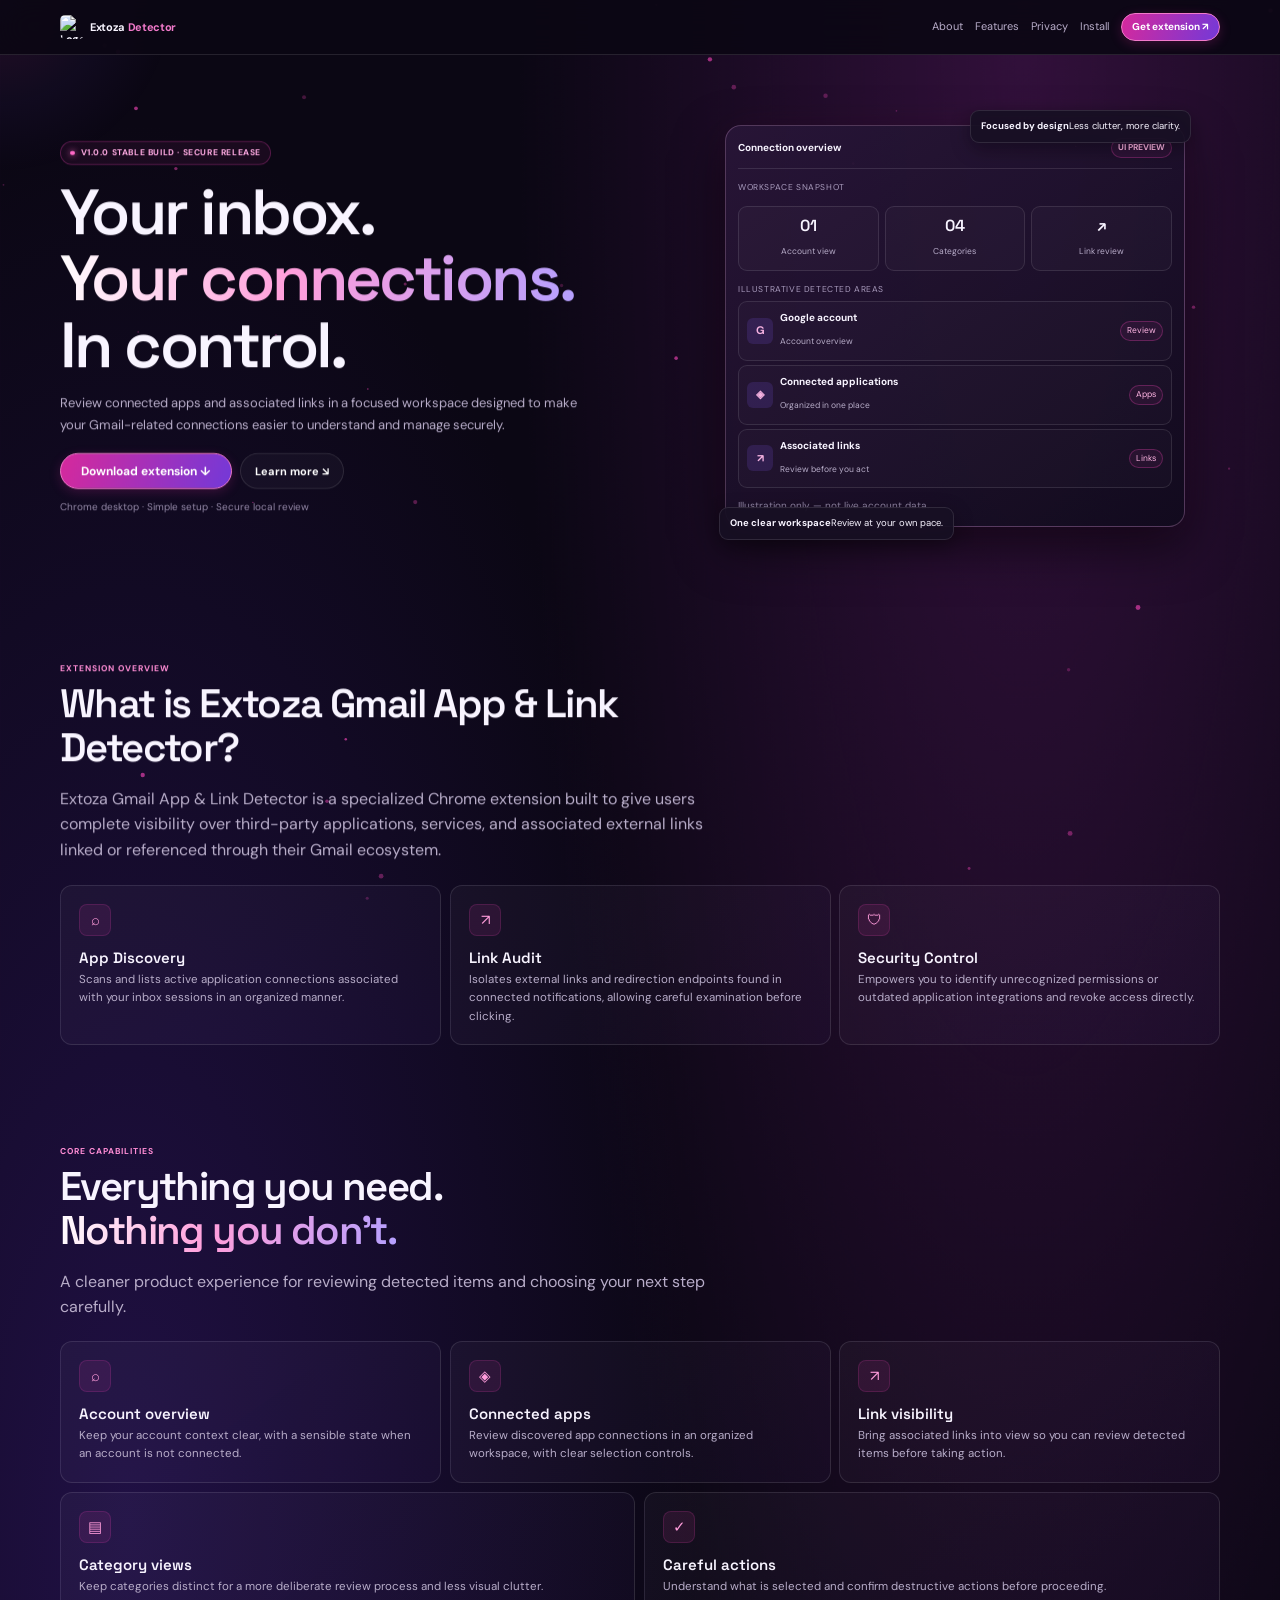
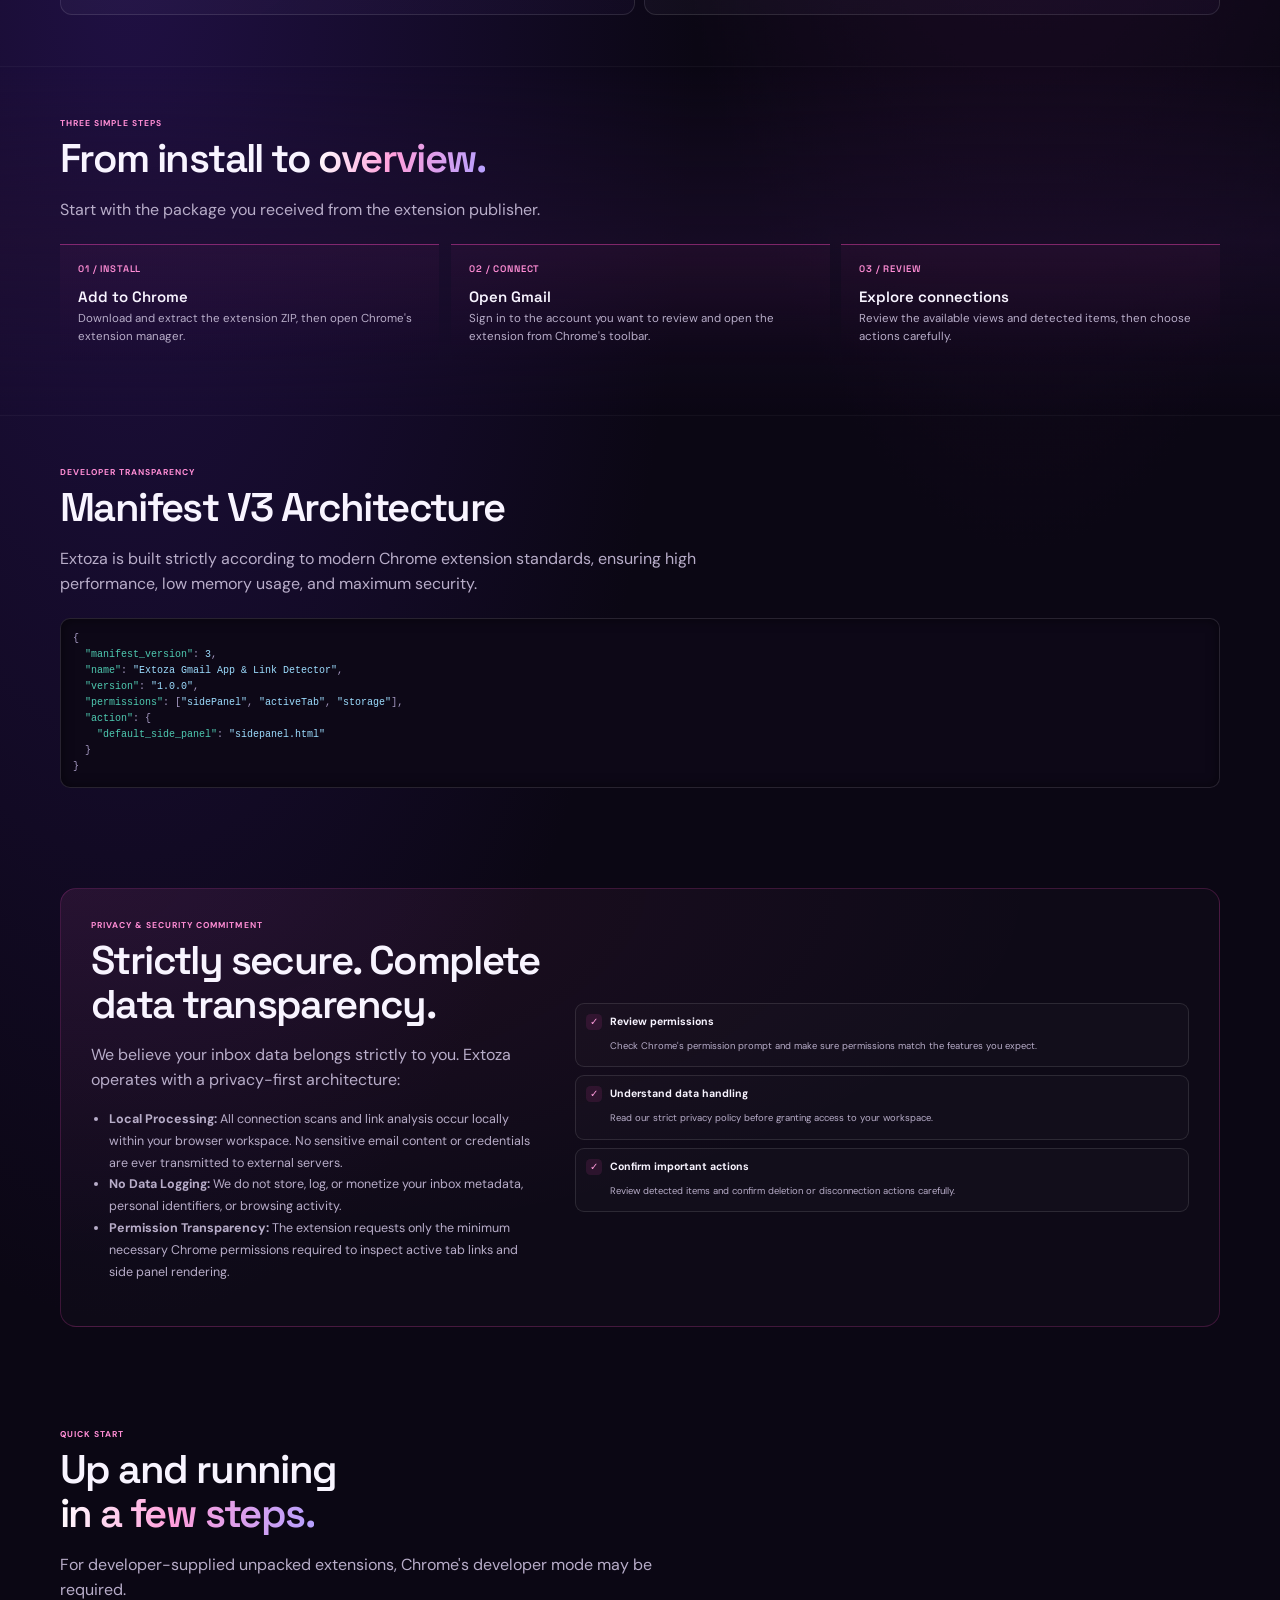
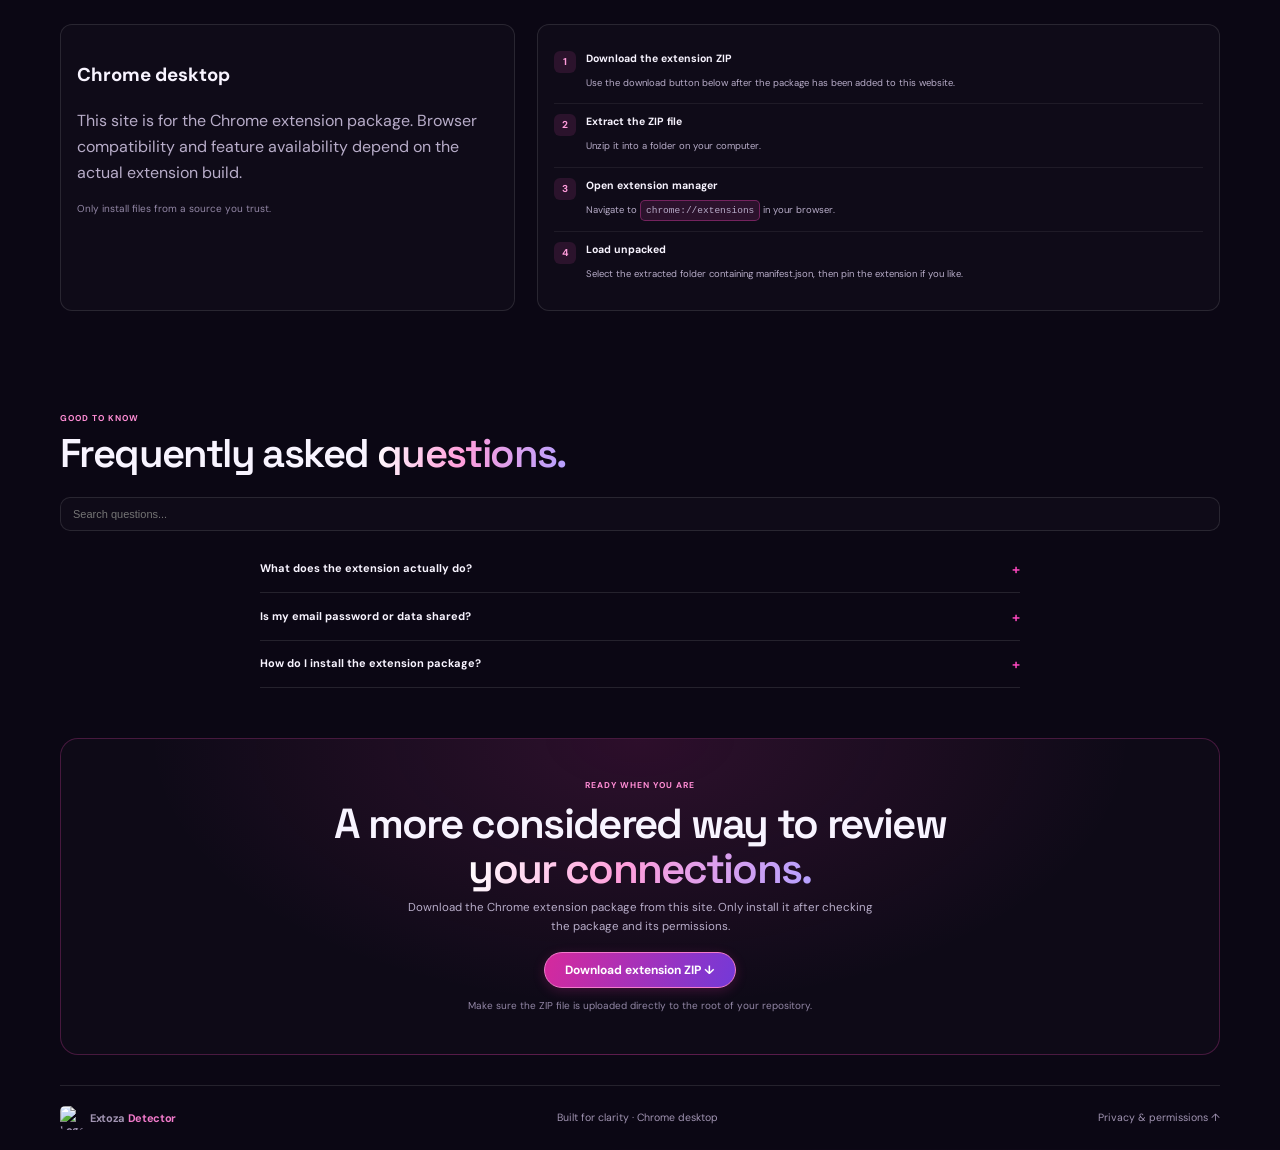
==== commit 09f857c1: "Update index.html" ====
--- a/index.html
+++ b/index.html
@@ -16,7 +16,7 @@
 
 html {
   scroll-behavior: smooth;
-  scroll-padding-top: 80px;
+  scroll-padding-top: 75px;
 }
 body {
   margin: 0;
@@ -53,7 +53,7 @@
 
 .reveal-up {
   opacity: 0;
-  transform: translateY(30px);
+  transform: translateY(25px);
   transition: opacity 0.8s cubic-bezier(0.16, 1, 0.3, 1), transform 0.8s cubic-bezier(0.16, 1, 0.3, 1);
   will-change: opacity, transform;
 }
@@ -86,43 +86,43 @@
 a{color:inherit;text-decoration:none}
 .wrap{width:min(var(--max),calc(100% - 24px));margin:auto;position:relative;z-index:3}
 
-/* Fixed Header & Responsive Navigation */
+/* Ultra-Compact & Scaled Navbar Fix */
 .nav{position:sticky;top:0;z-index:100;border-bottom:1px solid var(--line);background:rgba(11,7,20,.92);backdrop-filter:blur(16px)}
-.navin{height:60px;display:flex;align-items:center;justify-content:space-between;gap:8px}
-.brand{display:flex;align-items:center;gap:8px;font-weight:700;font-size:13px;letter-spacing:-.03em;min-width:0;flex-shrink:1}
+.navin{height:54px;display:flex;align-items:center;justify-content:space-between;gap:6px}
+.brand{display:flex;align-items:center;gap:6px;font-weight:700;font-size:11px;letter-spacing:-.03em;min-width:0;flex-shrink:1}
 .brand:hover{transform:scale(1.01)}
-.brand img{width:28px;height:28px;border-radius:6px;object-fit:cover;flex-shrink:0}
-.brand span { white-space: nowrap; overflow: hidden; text-overflow: ellipsis; line-height: 1.2; }
+.brand img{width:24px;height:24px;border-radius:5px;object-fit:cover;flex-shrink:0}
+.brand span { white-space: nowrap; overflow: hidden; text-overflow: ellipsis; line-height: 1.1; }
 .brand span span{color:#f27acb}
 
-.links{display:flex;align-items:center;gap:15px;color:var(--muted);font-size:12px;flex-shrink:0}
+.links{display:flex;align-items:center;gap:12px;color:var(--muted);font-size:11px;flex-shrink:0}
 .links a:hover{color:white}
 
-/* Responsive Button Fix */
+/* Scaled Down Button */
 .btn{
-  display:inline-flex;align-items:center;justify-content:center;gap:6px;
-  padding:7px 14px;border-radius:99px;
+  display:inline-flex;align-items:center;justify-content:center;gap:4px;
+  padding:5px 10px;border-radius:99px;
   background:linear-gradient(110deg,#d6299c,#7339d8);color:#fff;
-  font-weight:700;font-size:11px;line-height:1;
-  border:1px solid #f27acb;box-shadow:0 4px 15px rgba(214, 41, 156, 0.25);
+  font-weight:700;font-size:10px;line-height:1;
+  border:1px solid #f27acb;box-shadow:0 3px 12px rgba(214, 41, 156, 0.22);
   transition:.25s cubic-bezier(0.16, 1, 0.3, 1);
-  white-space:nowrap;flex-shrink:0;height:34px;
-}
-.btn:hover{transform:translateY(-1px);filter:brightness(1.15);box-shadow:0 8px 25px rgba(214, 41, 156, 0.4)}
-.btn.ghost{background:#ffffff08;border-color:var(--line);box-shadow:none;height:auto;padding:10px 16px}.btn.ghost:hover{background:#ffffff12;border-color:#f044b57a}
+  white-space:nowrap;flex-shrink:0;height:28px;
+}
+.btn:hover{transform:translateY(-1px);filter:brightness(1.15);box-shadow:0 6px 20px rgba(214, 41, 156, 0.35)}
+.btn.ghost{background:#ffffff08;border-color:var(--line);box-shadow:none;height:auto;padding:8px 14px;font-size:11px}.btn.ghost:hover{background:#ffffff12;border-color:#f044b57a}
 
 @media (max-width: 480px) {
-  .navin { height: 56px; }
-  .brand { font-size: 12px; }
-  .brand img { width: 26px; height: 26px; }
+  .navin { height: 50px; }
+  .brand { font-size: 11px; }
+  .brand img { width: 22px; height: 22px; }
   .nav .btn {
-    padding: 6px 10px;
-    font-size: 10px;
-    height: 30px;
-  }
-}
-
-.download-btn { transition: all 0.3s ease; height: auto; padding: 12px 22px; font-size: 13px; }
+    padding: 4px 8px;
+    font-size: 9.5px;
+    height: 26px;
+  }
+}
+
+.download-btn { transition: all 0.3s ease; height: auto; padding: 11px 20px; font-size: 12px; }
 .download-btn:active { transform: scale(0.96); }
 .download-btn.clicked { animation: neonPulse 1.5s infinite alternate; }
 @keyframes neonPulse {
@@ -136,43 +136,43 @@
 }
 #thankyou-modal.show { opacity: 1; pointer-events: auto; }
 .modal-content {
-  background: linear-gradient(145deg, #281638, #151021); border: 1px solid #f044b550; padding: 28px 18px; border-radius: 20px; text-align: center; max-width: 380px; width: 100%; box-shadow: 0 25px 60px rgba(240, 68, 181, 0.25); transform: translateY(15px); transition: transform 0.4s cubic-bezier(0.16, 1, 0.3, 1);
+  background: linear-gradient(145deg, #281638, #151021); border: 1px solid #f044b550; padding: 26px 16px; border-radius: 18px; text-align: center; max-width: 360px; width: 100%; box-shadow: 0 25px 50px rgba(240, 68, 181, 0.22); transform: translateY(15px); transition: transform 0.4s cubic-bezier(0.16, 1, 0.3, 1);
 }
 #thankyou-modal.show .modal-content { transform: translateY(0); }
-.modal-content h3 { font: 600 20px "Space Grotesk", sans-serif; margin: 10px 0 6px; background: linear-gradient(100deg, #fff 0%, #ff9edb 100%); color: transparent; background-clip: text; }
-.modal-content p { color: var(--muted); font-size: 12px; margin-bottom: 18px; }
-.modal-close-btn { padding: 9px 20px; border-radius: 99px; background: linear-gradient(110deg, #d6299c, #7339d8); color: #fff; font-weight: 700; border: none; cursor: pointer; transition: .2s; }
+.modal-content h3 { font: 600 18px "Space Grotesk", sans-serif; margin: 8px 0 4px; background: linear-gradient(100deg, #fff 0%, #ff9edb 100%); color: transparent; background-clip: text; }
+.modal-content p { color: var(--muted); font-size: 11px; margin-bottom: 16px; }
+.modal-close-btn { padding: 8px 18px; border-radius: 99px; background: linear-gradient(110deg, #d6299c, #7339d8); color: #fff; font-weight: 700; border: none; cursor: pointer; transition: .2s; font-size: 11px; }
 .modal-close-btn:hover { filter: brightness(1.15); }
 
 .copy-badge {
-  background: #f044b520; border: 1px solid #f044b560; color: #ff9cdb; padding: 2px 6px; border-radius: 6px; font-family: monospace; cursor: pointer; transition: 0.2s; position: relative; display: inline-block; word-break: break-all;
+  background: #f044b520; border: 1px solid #f044b560; color: #ff9cdb; padding: 2px 5px; border-radius: 5px; font-family: monospace; cursor: pointer; transition: 0.2s; position: relative; display: inline-block; word-break: break-all;
 }
 .copy-badge:hover { background: #f044b540; }
 .copy-tooltip {
-  position: absolute; bottom: 125%; left: 50%; transform: translateX(-50%) translateY(5px); background: #f044b5; color: #fff; padding: 2px 6px; border-radius: 4px; font-size: 10px; font-family: sans-serif; opacity: 0; pointer-events: none; transition: 0.2s; white-space: nowrap;
+  position: absolute; bottom: 125%; left: 50%; transform: translateX(-50%) translateY(4px); background: #f044b5; color: #fff; padding: 2px 5px; border-radius: 4px; font-size: 9px; font-family: sans-serif; opacity: 0; pointer-events: none; transition: 0.2s; white-space: nowrap;
 }
 .copy-badge.copied .copy-tooltip { opacity: 1; transform: translateX(-50%) translateY(0); }
 
 .faq-search-box {
-  width: 100%; padding: 11px 14px; margin-bottom: 18px; background: #ffffff05; border: 1px solid var(--line); border-radius: 12px; color: var(--text); font-size: 12px; outline: none; transition: 0.3s;
-}
-.faq-search-box:focus { border-color: var(--pink); box-shadow: 0 0 12px rgba(240,68,181,0.2); }
+  width: 100%; padding: 10px 12px; margin-bottom: 15px; background: #ffffff05; border: 1px solid var(--line); border-radius: 10px; color: var(--text); font-size: 11px; outline: none; transition: 0.3s;
+}
+.faq-search-box:focus { border-color: var(--pink); box-shadow: 0 0 10px rgba(240,68,181,0.2); }
 
 .faq details {
-  padding: 14px 0; border-bottom: 1px solid var(--line); transition: background 0.3s;
+  padding: 12px 0; border-bottom: 1px solid var(--line); transition: background 0.3s;
 }
 .faq details summary {
-  cursor: pointer; font-weight: 700; font-size: 12px; display: flex; justify-content: space-between; align-items: center; transition: color 0.3s; gap: 8px;
+  cursor: pointer; font-weight: 700; font-size: 11px; display: flex; justify-content: space-between; align-items: center; transition: color 0.3s; gap: 6px;
 }
 .faq details summary::-webkit-details-marker { display: none; }
 .faq details summary::after {
-  content: '+'; font-size: 15px; color: var(--pink); transition: transform 0.3s ease; flex-shrink: 0;
+  content: '+'; font-size: 14px; color: var(--pink); transition: transform 0.3s ease; flex-shrink: 0;
 }
 .faq details[open] summary::after {
   transform: rotate(45deg);
 }
 .faq details p {
-  font-size: 12px; color: var(--muted); margin-top: 8px; animation: fadeInText 0.3s ease;
+  font-size: 11px; color: var(--muted); margin-top: 6px; animation: fadeInText 0.3s ease;
 }
 @keyframes fadeInText {
   from { opacity: 0; transform: translateY(-4px); }
@@ -180,65 +180,65 @@
 }
 
 .code-preview {
-  background: #0d0817; border: 1px solid var(--line); border-radius: 12px; padding: 14px; font-family: monospace; font-size: 11px; color: #a599c2; overflow-x: auto; margin-top: 14px; box-shadow: inset 0 0 15px rgba(0,0,0,0.5);
+  background: #0d0817; border: 1px solid var(--line); border-radius: 10px; padding: 12px; font-family: monospace; font-size: 10px; color: #a599c2; overflow-x: auto; margin-top: 12px; box-shadow: inset 0 0 12px rgba(0,0,0,0.5);
   max-width: 100%;
 }
 .code-preview .keyword { color: #f044b5; }
 .code-preview .string { color: #9cdcfe; }
 .code-preview .property { color: #4ec9b0; }
 
-.hero{min-height:auto;display:grid;grid-template-columns:1fr;align-items:center;gap:35px;padding:45px 0 55px;position:relative;z-index:3}
+.hero{min-height:auto;display:grid;grid-template-columns:1fr;align-items:center;gap:30px;padding:40px 0 50px;position:relative;z-index:3}
 @media(min-width: 900px) {
   .hero { grid-template-columns: 1.05fr .95fr; padding: 70px 0 85px; gap: 45px; }
 }
 
-.tag{display:inline-flex;align-items:center;gap:7px;padding:5px 10px;border:1px solid #f044b54a;border-radius:99px;background:#f044b511;color:#ffabe3;text-transform:uppercase;letter-spacing:.08em;font-size:9px;font-weight:700;animation: pulseGlow 3s infinite ease-in-out}
-@keyframes pulseGlow { 0%, 100% { border-color: rgba(240,68,181,0.3); } 50% { border-color: rgba(240,68,181,0.8); box-shadow: 0 0 15px rgba(240,68,181,0.2); } }
-.tag i{width:5px;height:5px;background:#ff69c7;border-radius:50%;box-shadow:0 0 8px #ff69c7;flex-shrink:0}
-
-.hero h1{font:600 clamp(32px, 6.5vw, 68px)/1.03 "Space Grotesk",sans-serif;letter-spacing:-.045em;margin:16px 0;word-break:break-word}
+.tag{display:inline-flex;align-items:center;gap:6px;padding:4px 9px;border:1px solid #f044b54a;border-radius:99px;background:#f044b511;color:#ffabe3;text-transform:uppercase;letter-spacing:.07em;font-size:8.5px;font-weight:700;animation: pulseGlow 3s infinite ease-in-out}
+@keyframes pulseGlow { 0%, 100% { border-color: rgba(240,68,181,0.3); } 50% { border-color: rgba(240,68,181,0.8); box-shadow: 0 0 12px rgba(240,68,181,0.2); } }
+.tag i{width:4.5px;height:4.5px;background:#ff69c7;border-radius:50%;box-shadow:0 0 6px #ff69c7;flex-shrink:0}
+
+.hero h1{font:600 clamp(28px, 6vw, 64px)/1.04 "Space Grotesk",sans-serif;letter-spacing:-.04em;margin:14px 0;word-break:break-word}
 .grad{background:linear-gradient(100deg,#fff 0%,#ff9edb 45%,#b5a0ff 100%);color:transparent;background-clip:text}
-.hero p{max-width:540px;color:var(--muted);font-size:14px;line-height:1.7}
-.actions{display:flex;gap:10px;flex-wrap:wrap;margin-top:20px}
-.note{color:#9387a6;font-size:11px;margin-top:12px}
-
-.demo{position:relative;padding:14px;border:1px solid #f7b3ed40;border-radius:18px;background:linear-gradient(145deg,#281638ed,#110b1ded);box-shadow:0 25px 60px #0008,0 0 40px #d6299c12;width:100%;max-width:480px;margin:0 auto;transform:none}
+.hero p{max-width:540px;color:var(--muted);font-size:13px;line-height:1.65}
+.actions{display:flex;gap:8px;flex-wrap:wrap;margin-top:18px}
+.note{color:#9387a6;font-size:10px;margin-top:10px}
+
+.demo{position:relative;padding:12px;border:1px solid #f7b3ed40;border-radius:16px;background:linear-gradient(145deg,#281638ed,#110b1ded);box-shadow:0 20px 50px #0008,0 0 35px #d6299c10;width:100%;max-width:460px;margin:0 auto;transform:none}
 @media(min-width: 900px) {
   .demo { transform:perspective(1000px) rotateY(-4deg) rotateX(2deg); transition:transform 0.5s cubic-bezier(0.2, 0.8, 0.2, 1); }
   .demo:hover { transform:perspective(1000px) rotateY(0deg) rotateX(0deg) scale(1.01); border-color:#f044b5; }
 }
 
-.demohead{display:flex;justify-content:space-between;align-items:center;border-bottom:1px solid var(--line);padding-bottom:12px;font-weight:700;font-size:11px;gap:8px}
-.badge{color:#ffb5e4;border:1px solid #f044b54a;background:#f044b512;border-radius:99px;padding:3px 7px;font-size:9px;white-space:nowrap}
-.stats{display:grid;grid-template-columns:repeat(3,1fr);gap:7px;margin:14px 0}
-.stat{padding:9px;border:1px solid var(--line);border-radius:10px;background:#ffffff06;transition:.3s;text-align:center}
+.demohead{display:flex;justify-content:space-between;align-items:center;border-bottom:1px solid var(--line);padding-bottom:10px;font-weight:700;font-size:10px;gap:6px}
+.badge{color:#ffb5e4;border:1px solid #f044b54a;background:#f044b512;border-radius:99px;padding:2px 6px;font-size:8.5px;white-space:nowrap}
+.stats{display:grid;grid-template-columns:repeat(3,1fr);gap:6px;margin:12px 0}
+.stat{padding:8px;border:1px solid var(--line);border-radius:9px;background:#ffffff06;transition:.3s;text-align:center}
 .stat:hover{background:#ffffff10;border-color:#f044b550}
-.stat b{display:block;font:600 18px "Space Grotesk"}
-.stat span{font-size:9px;color:var(--muted)}
-
-.label{color:#a99bbd;text-transform:uppercase;letter-spacing:.08em;font-size:9px;margin:14px 0 6px}
-.item{display:flex;align-items:center;gap:8px;padding:9px;margin-top:5px;border:1px solid var(--line);border-radius:10px;background:#ffffff05;transition:.3s}
+.stat b{display:block;font:600 16px "Space Grotesk"}
+.stat span{font-size:8.5px;color:var(--muted)}
+
+.label{color:#a99bbd;text-transform:uppercase;letter-spacing:.07em;font-size:8.5px;margin:12px 0 5px}
+.item{display:flex;align-items:center;gap:7px;padding:8px;margin-top:4px;border:1px solid var(--line);border-radius:9px;background:#ffffff05;transition:.3s}
 .item:hover{background:#ffffff0c;border-color:#f044b550}
-.appicon{width:28px;height:28px;border-radius:7px;display:grid;place-items:center;background:#8b5cf629;color:#f6b2e2;font-weight:700;flex-shrink:0;font-size:12px}
+.appicon{width:26px;height:26px;border-radius:6px;display:grid;place-items:center;background:#8b5cf629;color:#f6b2e2;font-weight:700;flex-shrink:0;font-size:11px}
 .itemtext{flex:1;min-width:0}
-.itemtext b{display:block;font-size:11px;white-space:nowrap;overflow:hidden;text-overflow:ellipsis}
-.itemtext span{font-size:9px;color:var(--muted)}
-
-.float{position:absolute;padding:9px 11px;background:#181024e8;border:1px solid var(--line);border-radius:10px;box-shadow:0 8px 25px #0005;font-size:10px;backdrop-filter:blur(10px);display:none}
+.itemtext b{display:block;font-size:10px;white-space:nowrap;overflow:hidden;text-overflow:ellipsis}
+.itemtext span{font-size:8.5px;color:var(--muted)}
+
+.float{position:absolute;padding:8px 10px;background:#181024e8;border:1px solid var(--line);border-radius:9px;box-shadow:0 6px 20px #0005;font-size:9.5px;backdrop-filter:blur(10px);display:none}
 @media(min-width: 768px) {
   .float { display: block; }
 }
 .float strong{display:block}
-.float.one{top:-18px;right:-8px}
-.float.two{bottom:-16px;left:-8px}
-
-.section{padding:60px 0;position:relative;z-index:3}
-.head{max-width:650px;margin-bottom:26px}
-.kicker{font-size:9px;text-transform:uppercase;letter-spacing:.14em;color:#ff8dd5;font-weight:700}
-.section h2{font:600 clamp(26px, 4.2vw, 44px)/1.1 "Space Grotesk",sans-serif;letter-spacing:-.045em;margin:8px 0}
+.float.one{top:-16px;right:-7px}
+.float.two{bottom:-14px;left:-7px}
+
+.section{padding:50px 0;position:relative;z-index:3}
+.head{max-width:650px;margin-bottom:22px}
+.kicker{font-size:8.5px;text-transform:uppercase;letter-spacing:.12em;color:#ff8dd5;font-weight:700}
+.section h2{font:600 clamp(24px, 4vw, 40px)/1.1 "Space Grotesk",sans-serif;letter-spacing:-.04em;margin:6px 0}
 .head p,.muted{color:var(--muted)}
 
-.features{display:grid;grid-template-columns:1fr;gap:10px}
+.features{display:grid;grid-template-columns:1fr;gap:9px}
 @media(min-width: 600px) {
   .features { grid-template-columns: repeat(2, 1fr); }
 }
@@ -247,51 +247,51 @@
   .feature { grid-column: span 2; }
   .feature:nth-child(4), .feature:nth-child(5) { grid-column: span 3; }
 }
-.feature{padding:20px;border:1px solid var(--line);border-radius:14px;background:linear-gradient(145deg,#ffffff09,#8b5cf60a);transition:.3s cubic-bezier(0.16, 1, 0.3, 1);position:relative;overflow:hidden}
-.feature:hover{transform:translateY(-3px);border-color:#f044b5;box-shadow:0 10px 30px rgba(240,68,181,0.1)}
-.ico{width:36px;height:36px;border-radius:9px;display:grid;place-items:center;background:#f044b518;border:1px solid #f044b52b;color:#ff9cdb;font-size:16px;margin-bottom:14px}
-.feature h3,.step h3{font:600 16px "Space Grotesk";margin:0 0 5px}
-.feature p,.step p{font-size:12px;color:var(--muted);margin:0;line-height:1.65}
+.feature{padding:18px;border:1px solid var(--line);border-radius:12px;background:linear-gradient(145deg,#ffffff09,#8b5cf60a);transition:.3s cubic-bezier(0.16, 1, 0.3, 1);position:relative;overflow:hidden}
+.feature:hover{transform:translateY(-2px);border-color:#f044b5;box-shadow:0 8px 25px rgba(240,68,181,0.08)}
+.ico{width:32px;height:32px;border-radius:8px;display:grid;place-items:center;background:#f044b518;border:1px solid #f044b52b;color:#ff9cdb;font-size:15px;margin-bottom:12px}
+.feature h3,.step h3{font:600 15px "Space Grotesk";margin:0 0 4px}
+.feature p,.step p{font-size:11.5px;color:var(--muted);margin:0;line-height:1.6}
 
 .how{background:linear-gradient(180deg,transparent,#21103380,transparent);border-block:1px solid #ffffff0a}
-.steps{display:grid;grid-template-columns:1fr;gap:14px}
+.steps{display:grid;grid-template-columns:1fr;gap:12px}
 @media(min-width: 768px) {
   .steps { grid-template-columns: repeat(3, 1fr); }
 }
-.step{padding:20px;border-top:1px solid #f044b57a;background:linear-gradient(180deg,#f044b50c,transparent);border-radius:0 0 12px 12px;transition:.3s}
+.step{padding:18px;border-top:1px solid #f044b57a;background:linear-gradient(180deg,#f044b50c,transparent);border-radius:0 0 10px 10px;transition:.3s}
 .step:hover{background:linear-gradient(180deg,#f044b518,transparent);transform:translateY(-2px)}
-.num{font:600 10px "Space Grotesk";color:#ff8dd5;letter-spacing:.1em;margin-bottom:15px}
-
-.privacy{display:grid;grid-template-columns:1fr;gap:25px;align-items:center;padding:clamp(18px, 3.5vw, 35px);border:1px solid #f044b535;border-radius:18px;background:radial-gradient(ellipse at 0 0,#f044b515,transparent 60%),#ffffff04}
+.num{font:600 9.5px "Space Grotesk";color:#ff8dd5;letter-spacing:.09em;margin-bottom:12px}
+
+.privacy{display:grid;grid-template-columns:1fr;gap:20px;align-items:center;padding:clamp(16px, 3vw, 30px);border:1px solid #f044b535;border-radius:16px;background:radial-gradient(ellipse at 0 0,#f044b515,transparent 60%),#ffffff04}
 @media(min-width: 900px) {
-  .privacy { grid-template-columns: .85fr 1.15fr; gap: 35px; }
-}
-.privacylist{display:grid;gap:9px}
-.privacyitem{display:flex;gap:9px;padding:11px;border:1px solid var(--line);border-radius:10px;background:#ffffff05;transition:.3s}
+  .privacy { grid-template-columns: .85fr 1.15fr; gap: 30px; }
+}
+.privacylist{display:grid;gap:8px}
+.privacyitem{display:flex;gap:8px;padding:10px;border:1px solid var(--line);border-radius:9px;background:#ffffff05;transition:.3s}
 .privacyitem:hover{background:#ffffff0a;border-color:#f044b560}
-.check{flex:0 0 18px;width:18px;height:18px;border-radius:5px;background:#f044b51e;color:#ff9cdb;text-align:center;font-size:11px;line-height:18px}
-.privacyitem b{display:block;font-size:11px}
-.privacyitem span{font-size:10px;color:var(--muted)}
-
-.install{display:grid;grid-template-columns:1fr;gap:20px}
+.check{flex:0 0 16px;width:16px;height:16px;border-radius:4.5px;background:#f044b51e;color:#ff9cdb;text-align:center;font-size:10px;line-height:16px}
+.privacyitem b{display:block;font-size:10.5px}
+.privacyitem span{font-size:9.5px;color:var(--muted)}
+
+.install{display:grid;grid-template-columns:1fr;gap:18px}
 @media(min-width: 900px) {
-  .install { grid-template-columns: .8fr 1.2fr; gap: 25px; }
-}
-.panel{padding:18px;border:1px solid var(--line);border-radius:14px;background:#ffffff05;transition:.3s}
+  .install { grid-template-columns: .8fr 1.2fr; gap: 22px; }
+}
+.panel{padding:16px;border:1px solid var(--line);border-radius:12px;background:#ffffff05;transition:.3s}
 .panel:hover{border-color:#ffffff30}
-.installstep{display:flex;gap:11px;padding:12px 0;border-bottom:1px solid #ffffff10}
+.installstep{display:flex;gap:10px;padding:10px 0;border-bottom:1px solid #ffffff10}
 .installstep:last-child{border:0}
-.installstep em{font-style:normal;width:24px;height:24px;flex:0 0 24px;display:grid;place-items:center;border-radius:7px;background:#f044b520;color:#ff9cdb;font-weight:700;font-size:11px}
-.installstep b{font-size:11px;display:block}
-.installstep span{font-size:10px;color:var(--muted)}
-
-.faq{max-width:800px;margin:auto}
-
-.cta{text-align:center;padding:45px 18px;border:1px solid #f044b540;border-radius:20px;background:radial-gradient(ellipse at 50% 0,#d6299c27,transparent 60%),#ffffff04;position:relative;overflow:hidden}
-.cta h2{max-width:680px;margin:10px auto;font:600 clamp(26px, 4.2vw, 46px)/1.08 "Space Grotesk";letter-spacing:-.045em}
-.cta p{max-width:500px;margin:0 auto 18px;color:var(--muted);font-size:12px}
-
-.footer{display:flex;flex-direction:column;gap:12px;align-items:center;text-align:center;padding:22px 0;margin-top:35px;border-top:1px solid var(--line);font-size:11px;color:#a194b2}
+.installstep em{font-style:normal;width:22px;height:22px;flex:0 0 22px;display:grid;place-items:center;border-radius:6px;background:#f044b520;color:#ff9cdb;font-weight:700;font-size:10px}
+.installstep b{font-size:10.5px;display:block}
+.installstep span{font-size:9.5px;color:var(--muted)}
+
+.faq{max-width:760px;margin:auto}
+
+.cta{text-align:center;padding:40px 16px;border:1px solid #f044b540;border-radius:18px;background:radial-gradient(ellipse at 50% 0,#d6299c27,transparent 60%),#ffffff04;position:relative;overflow:hidden}
+.cta h2{max-width:650px;margin:8px auto;font:600 clamp(24px, 4vw, 42px)/1.08 "Space Grotesk";letter-spacing:-.04em}
+.cta p{max-width:480px;margin:0 auto 16px;color:var(--muted);font-size:11.5px}
+
+.footer{display:flex;flex-direction:column;gap:10px;align-items:center;text-align:center;padding:20px 0;margin-top:30px;border-top:1px solid var(--line);font-size:10.5px;color:#a194b2}
 @media(min-width: 600px) {
   .footer { flex-direction: row; justify-content: space-between; text-align: left; }
 }
@@ -394,7 +394,7 @@
 <div class="kicker">Privacy & Security Commitment</div>
 <h2>Strictly secure. Complete data transparency.</h2>
 <p class="muted" style="margin-top: 15px;">We believe your inbox data belongs strictly to you. Extoza operates with a privacy-first architecture:</p>
-<ul style="color: var(--muted); font-size: 13px; padding-left: 20px; line-height: 1.8; margin-top: 15px;">
+<ul style="color: var(--muted); font-size: 12.5px; padding-left: 18px; line-height: 1.75; margin-top: 12px;">
 <li><b>Local Processing:</b> All connection scans and link analysis occur locally within your browser workspace. No sensitive email content or credentials are ever transmitted to external servers.</li>
 <li><b>No Data Logging:</b> We do not store, log, or monetize your inbox metadata, personal identifiers, or browsing activity.</li>
 <li><b>Permission Transparency:</b> The extension requests only the minimum necessary Chrome permissions required to inspect active tab links and side panel rendering.</li>
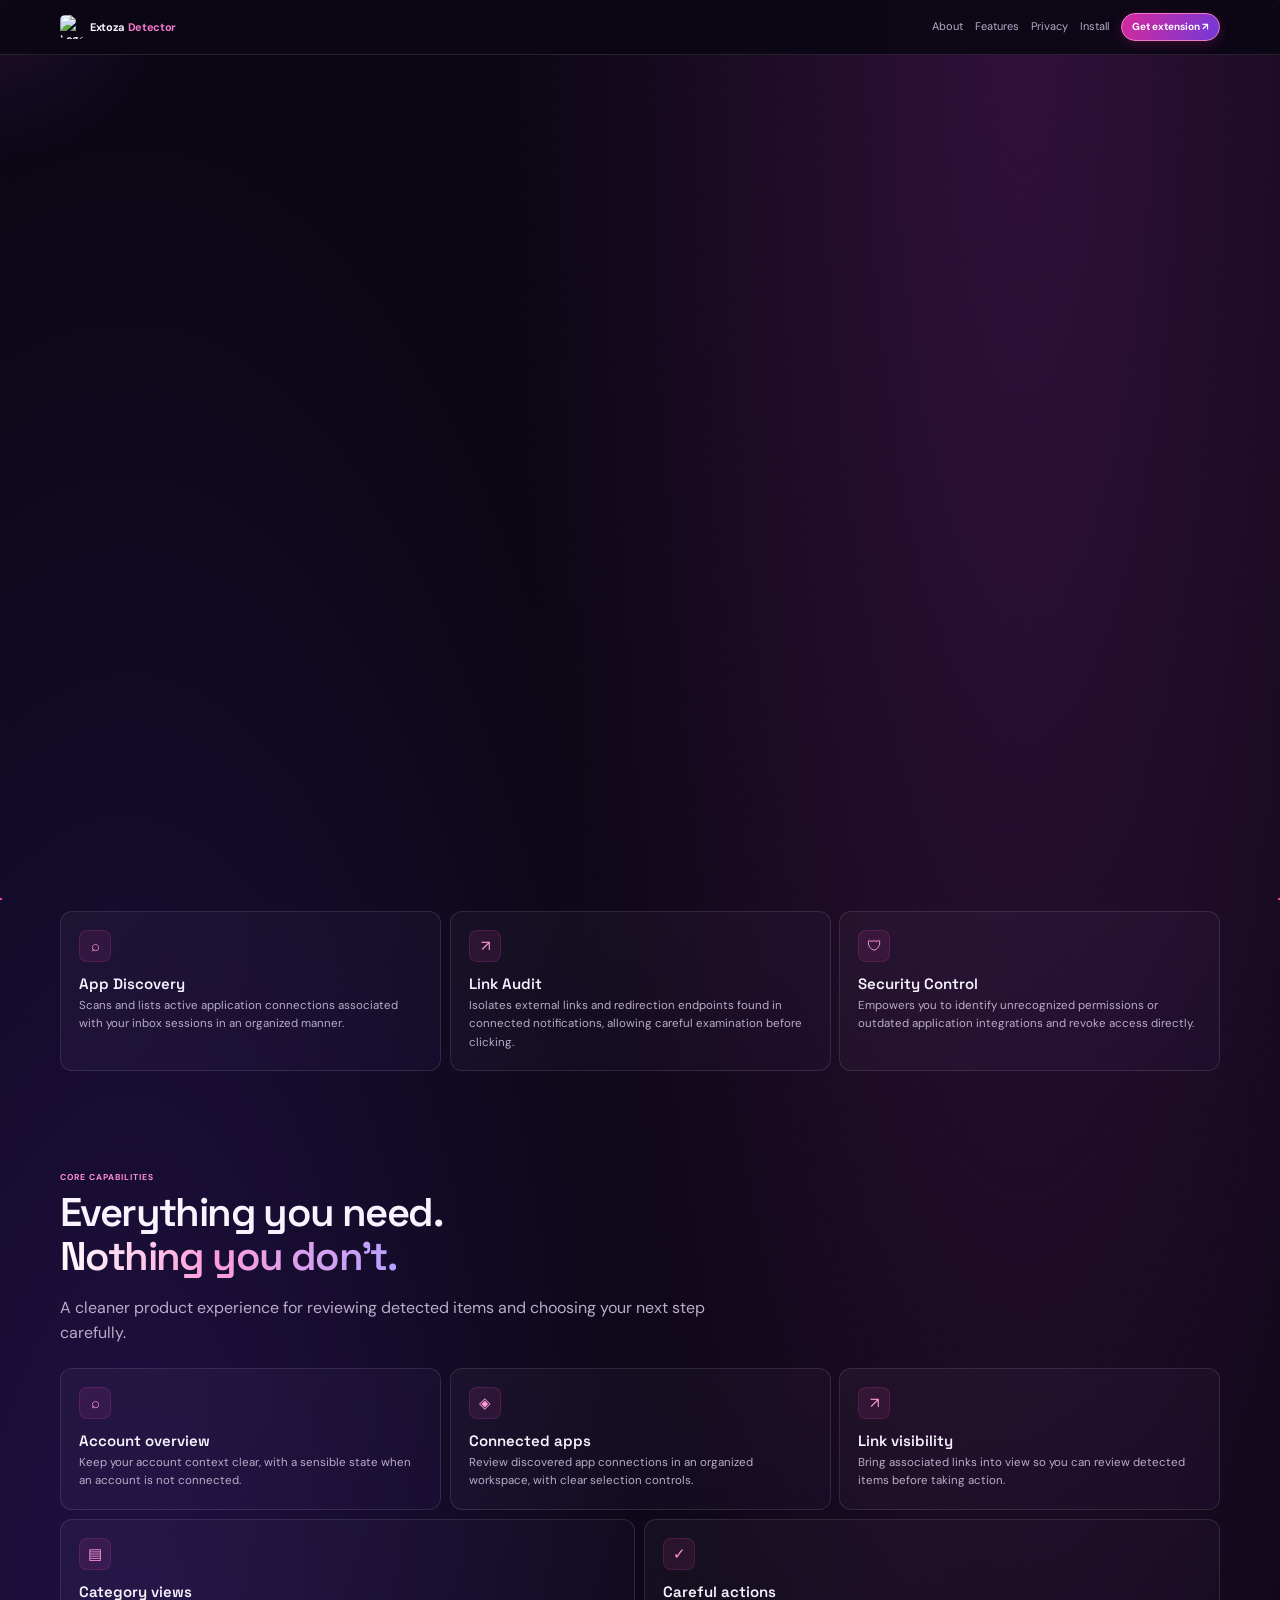
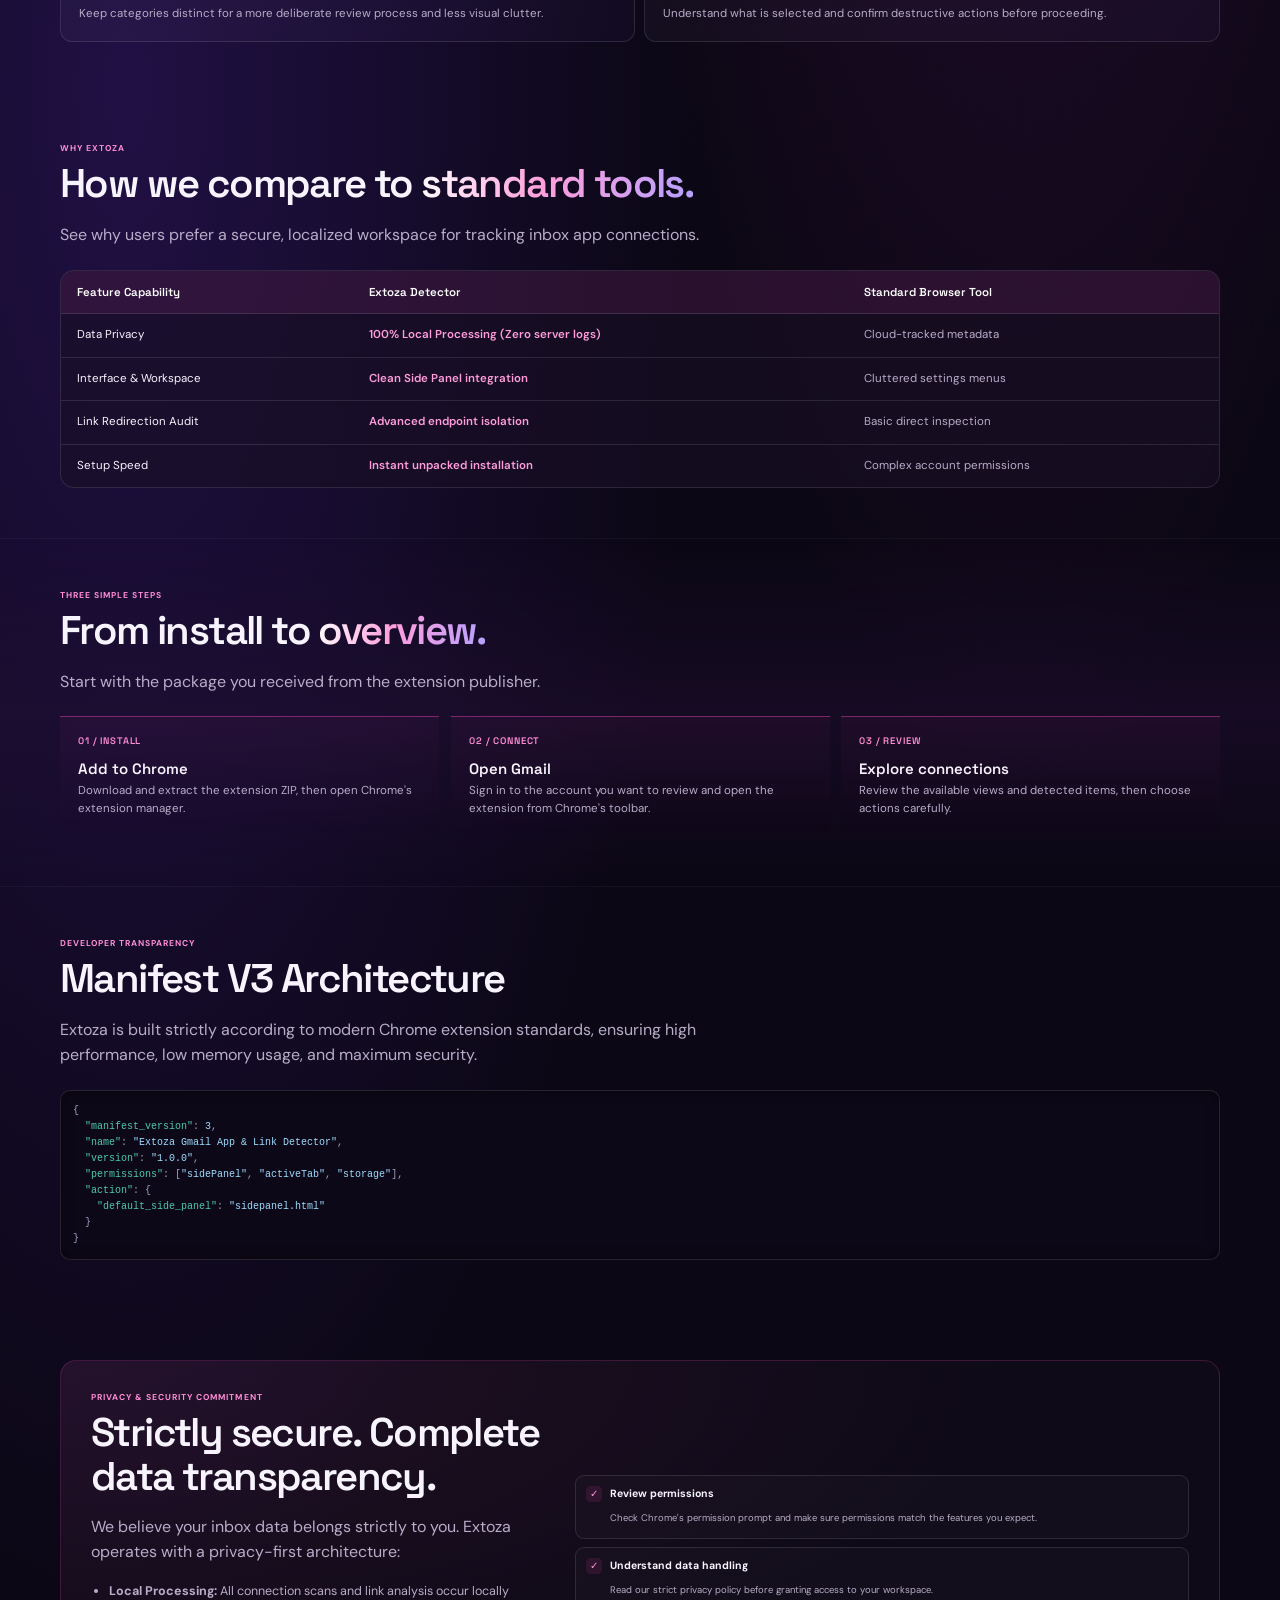
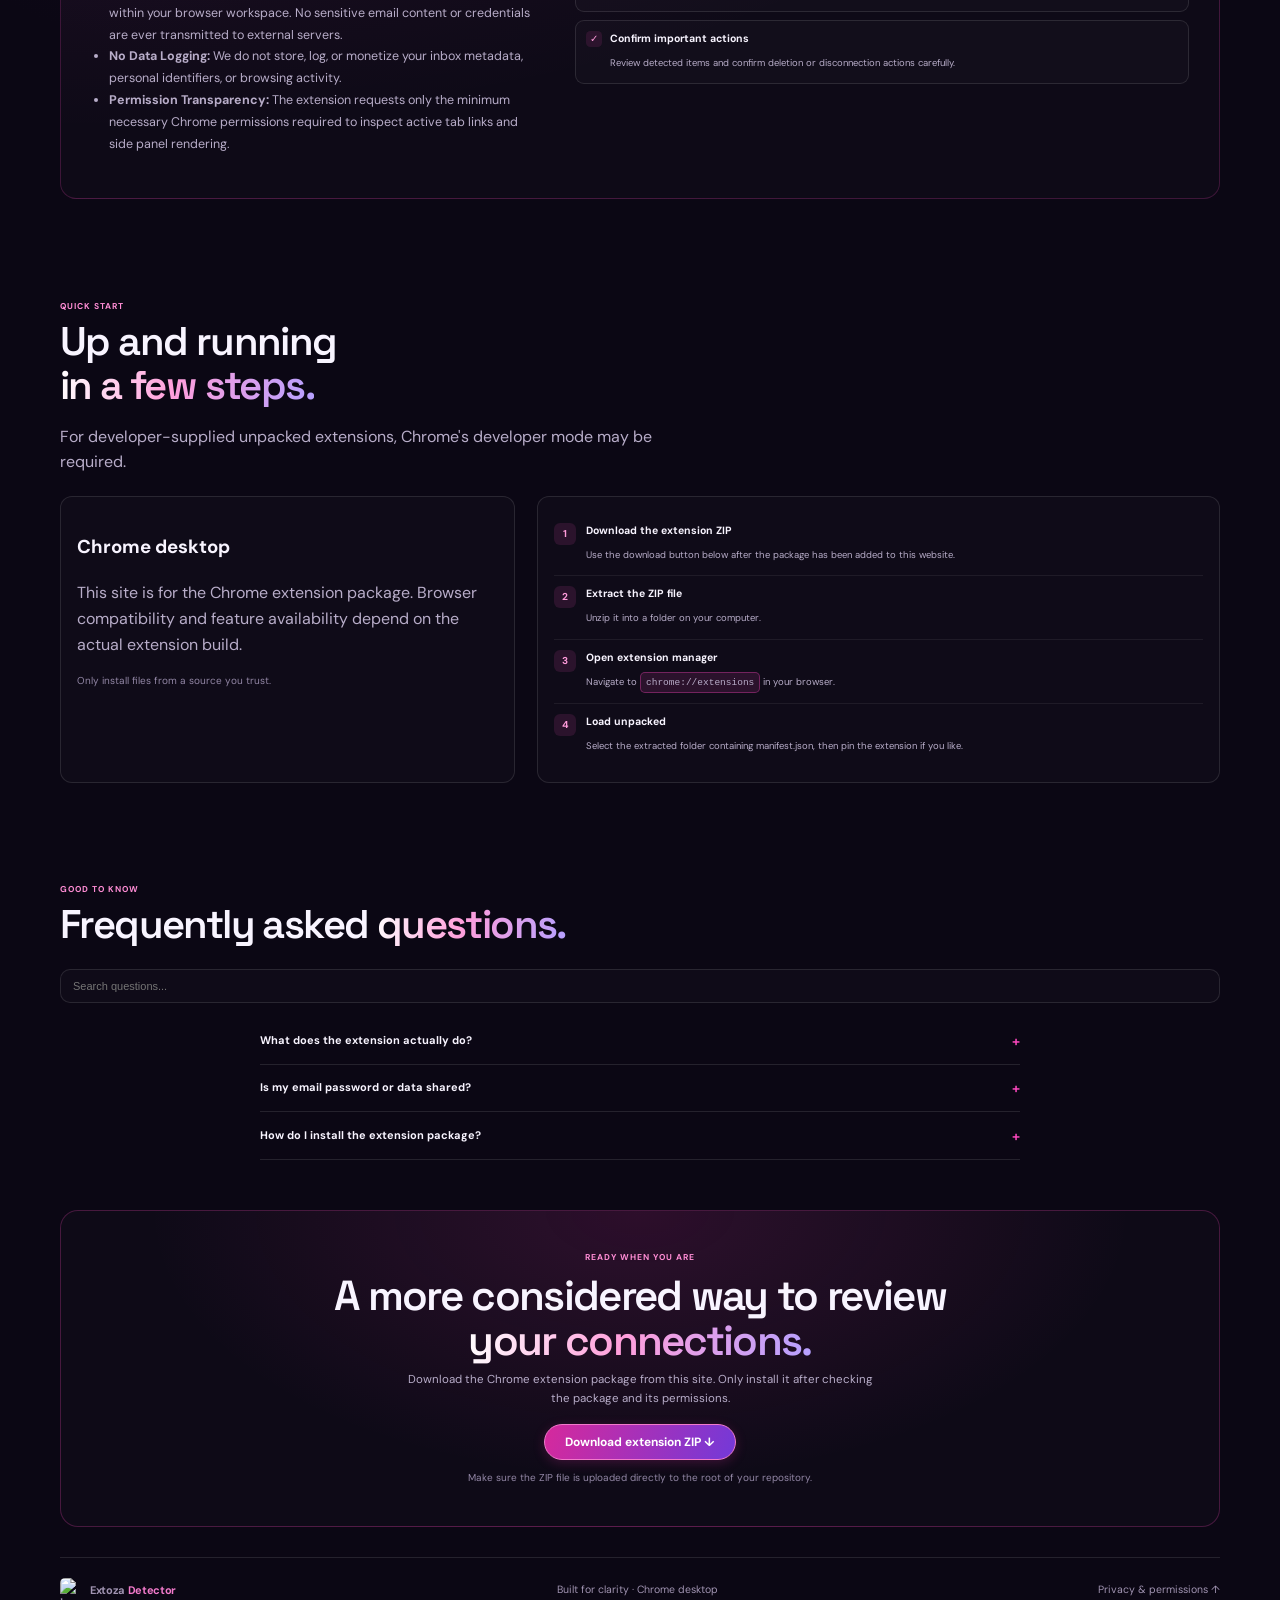
==== commit 8e3d1892: "Update index.html" ====
--- a/index.html
+++ b/index.html
@@ -86,7 +86,7 @@
 a{color:inherit;text-decoration:none}
 .wrap{width:min(var(--max),calc(100% - 24px));margin:auto;position:relative;z-index:3}
 
-/* Ultra-Compact & Scaled Navbar Fix */
+/* Ultra-Compact & Scaled Navbar */
 .nav{position:sticky;top:0;z-index:100;border-bottom:1px solid var(--line);background:rgba(11,7,20,.92);backdrop-filter:blur(16px)}
 .navin{height:54px;display:flex;align-items:center;justify-content:space-between;gap:6px}
 .brand{display:flex;align-items:center;gap:6px;font-weight:700;font-size:11px;letter-spacing:-.03em;min-width:0;flex-shrink:1}
@@ -98,7 +98,6 @@
 .links{display:flex;align-items:center;gap:12px;color:var(--muted);font-size:11px;flex-shrink:0}
 .links a:hover{color:white}
 
-/* Scaled Down Button */
 .btn{
   display:inline-flex;align-items:center;justify-content:center;gap:4px;
   padding:5px 10px;border-radius:99px;
@@ -153,6 +152,37 @@
 }
 .copy-badge.copied .copy-tooltip { opacity: 1; transform: translateX(-50%) translateY(0); }
 
+/* Live Health Status Bar */
+.health-status-bar {
+  display: flex; align-items: center; justify-content: center; gap: 8px;
+  background: rgba(240, 68, 181, 0.08); border: 1px solid rgba(240, 68, 181, 0.25);
+  padding: 8px 16px; border-radius: 99px; font-size: 10.5px; color: #ffabeb;
+  margin-top: 16px; width: fit-content; box-shadow: 0 0 20px rgba(240, 68, 181, 0.1);
+}
+.health-dot {
+  width: 7px; height: 7px; background: #00ff88; border-radius: 50%;
+  box-shadow: 0 0 10px #00ff88; animation: pulseHealth 2s infinite ease-in-out;
+}
+@keyframes pulseHealth {
+  0%, 100% { opacity: 1; transform: scale(1); }
+  50% { opacity: 0.4; transform: scale(0.85); }
+}
+
+/* Comparison Table */
+.comparison-table {
+  width: 100%; border-collapse: separate; border-spacing: 0; margin-top: 20px;
+  background: rgba(25, 16, 38, 0.6); border: 1px solid var(--line); border-radius: 14px; overflow: hidden;
+}
+.comparison-table th, .comparison-table td {
+  padding: 12px 16px; font-size: 11.5px; text-align: left; border-bottom: 1px solid var(--line);
+}
+.comparison-table th {
+  background: rgba(240, 68, 181, 0.1); color: #fff; font-family: "Space Grotesk", sans-serif; font-weight: 600;
+}
+.comparison-table tr:last-child td { border-bottom: none; }
+.comparison-table td:nth-child(2) { color: #ff9cdb; font-weight: 600; }
+.comparison-table td:nth-child(3) { color: var(--muted); }
+
 .faq-search-box {
   width: 100%; padding: 10px 12px; margin-bottom: 15px; background: #ffffff05; border: 1px solid var(--line); border-radius: 10px; color: var(--text); font-size: 11px; outline: none; transition: 0.3s;
 }
@@ -248,7 +278,7 @@
   .feature:nth-child(4), .feature:nth-child(5) { grid-column: span 3; }
 }
 .feature{padding:18px;border:1px solid var(--line);border-radius:12px;background:linear-gradient(145deg,#ffffff09,#8b5cf60a);transition:.3s cubic-bezier(0.16, 1, 0.3, 1);position:relative;overflow:hidden}
-.feature:hover{transform:translateY(-2px);border-color:#f044b5;box-shadow:0 8px 25px rgba(240,68,181,0.08)}
+.feature:hover{transform:translateY(-3px) scale(1.01);border-color:#f044b5;box-shadow:0 12px 30px rgba(240,68,181,0.15)}
 .ico{width:32px;height:32px;border-radius:8px;display:grid;place-items:center;background:#f044b518;border:1px solid #f044b52b;color:#ff9cdb;font-size:15px;margin-bottom:12px}
 .feature h3,.step h3{font:600 15px "Space Grotesk";margin:0 0 4px}
 .feature p,.step p{font-size:11.5px;color:var(--muted);margin:0;line-height:1.6}
@@ -325,6 +355,7 @@
 <h1>Your inbox.<br><span class="grad">Your connections.</span><br>In control.</h1>
 <p>Review connected apps and associated links in a focused workspace designed to make your Gmail-related connections easier to understand and manage securely.</p>
 <div class="actions"><a class="btn download-btn anim-link" href="#download">Download extension ↓</a><a class="btn ghost anim-link" href="#about">Learn more ↘</a></div>
+<div class="health-status-bar"><div class="health-dot"></div><span>System Health: Local Workspace Secure & Active</span></div>
 <div class="note">Chrome desktop · Simple setup · Secure local review</div></div>
 <div class="demo reveal-up" aria-label="Illustrative extension interface">
 <div class="demohead"><span>Connection overview</span><span class="badge">UI PREVIEW</span></div>
@@ -359,6 +390,47 @@
 <article class="feature reveal-up"><div class="ico">▤</div><h3>Category views</h3><p>Keep categories distinct for a more deliberate review process and less visual clutter.</p></article>
 <article class="feature reveal-up"><div class="ico">✓</div><h3>Careful actions</h3><p>Understand what is selected and confirm destructive actions before proceeding.</p></article>
 </div></section>
+
+<section class="wrap section" id="comparison">
+<div class="head reveal-up">
+<div class="kicker">Why Extoza</div>
+<h2>How we compare to <span class="grad">standard tools.</span></h2>
+<p>See why users prefer a secure, localized workspace for tracking inbox app connections.</p>
+</div>
+<div class="reveal-up">
+<table class="comparison-table">
+  <thead>
+    <tr>
+      <th>Feature Capability</th>
+      <th>Extoza Detector</th>
+      <th>Standard Browser Tool</th>
+    </tr>
+  </thead>
+  <tbody>
+    <tr>
+      <td>Data Privacy</td>
+      <td>100% Local Processing (Zero server logs)</td>
+      <td>Cloud-tracked metadata</td>
+    </tr>
+    <tr>
+      <td>Interface & Workspace</td>
+      <td>Clean Side Panel integration</td>
+      <td>Cluttered settings menus</td>
+    </tr>
+    <tr>
+      <td>Link Redirection Audit</td>
+      <td>Advanced endpoint isolation</td>
+      <td>Basic direct inspection</td>
+    </tr>
+    <tr>
+      <td>Setup Speed</td>
+      <td>Instant unpacked installation</td>
+      <td>Complex account permissions</td>
+    </tr>
+  </tbody>
+</table>
+</div>
+</section>
 
 <section class="section how" id="how"><div class="wrap"><div class="head reveal-up"><div class="kicker">Three simple steps</div><h2>From install to <span class="grad">overview.</span></h2><p>Start with the package you received from the extension publisher.</p></div>
 <div class="steps">
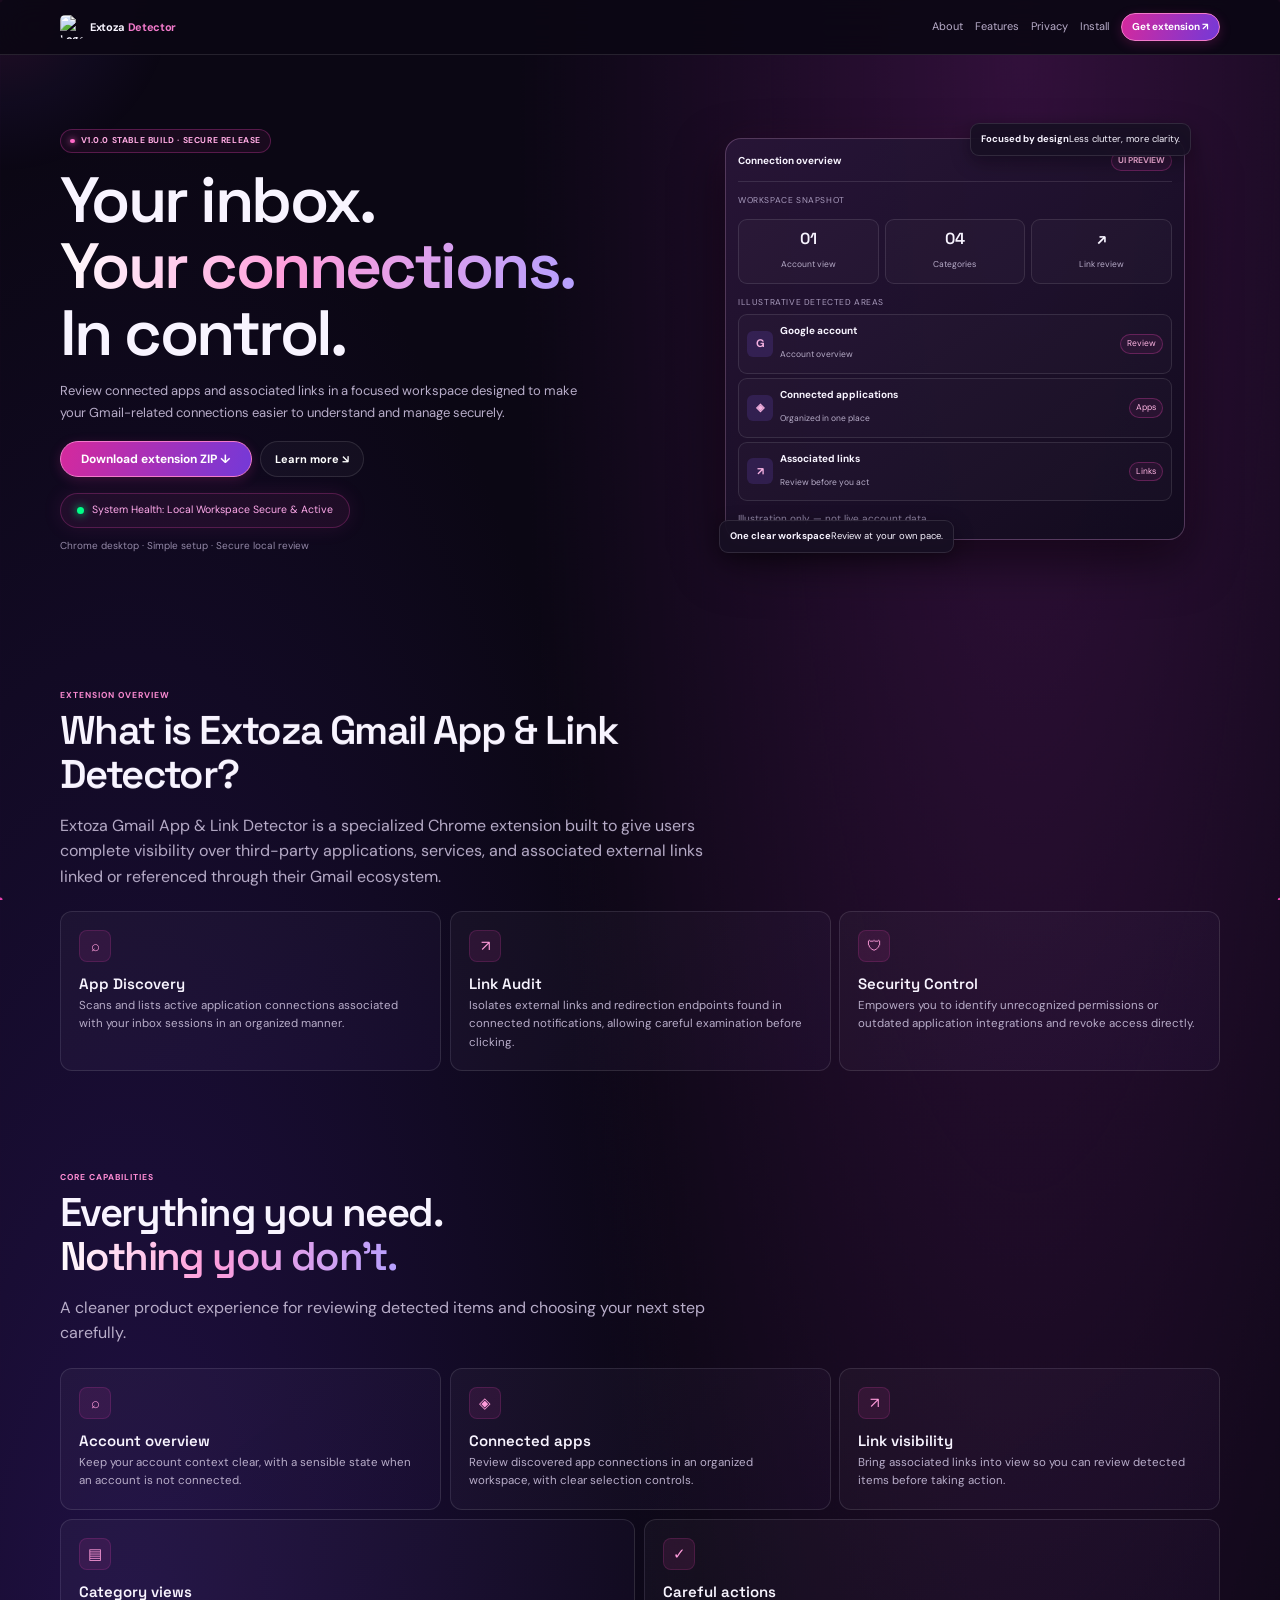
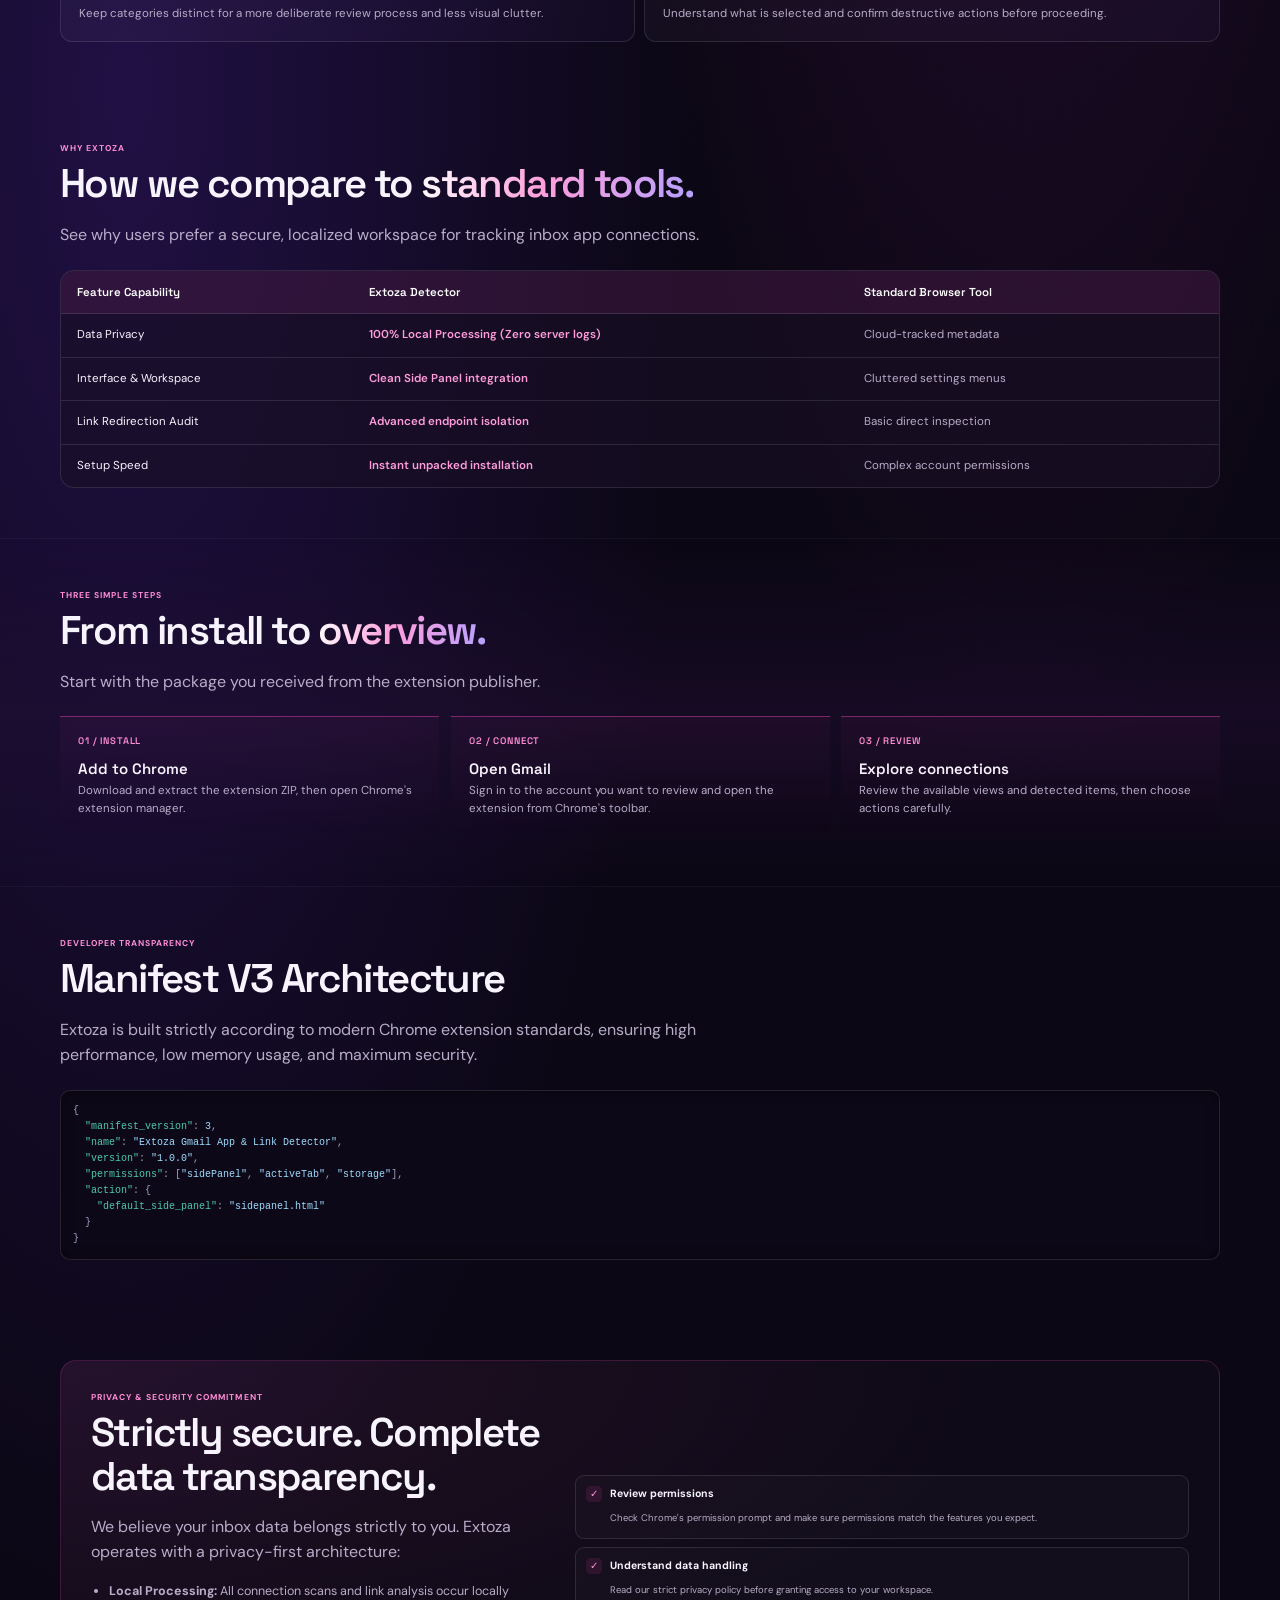
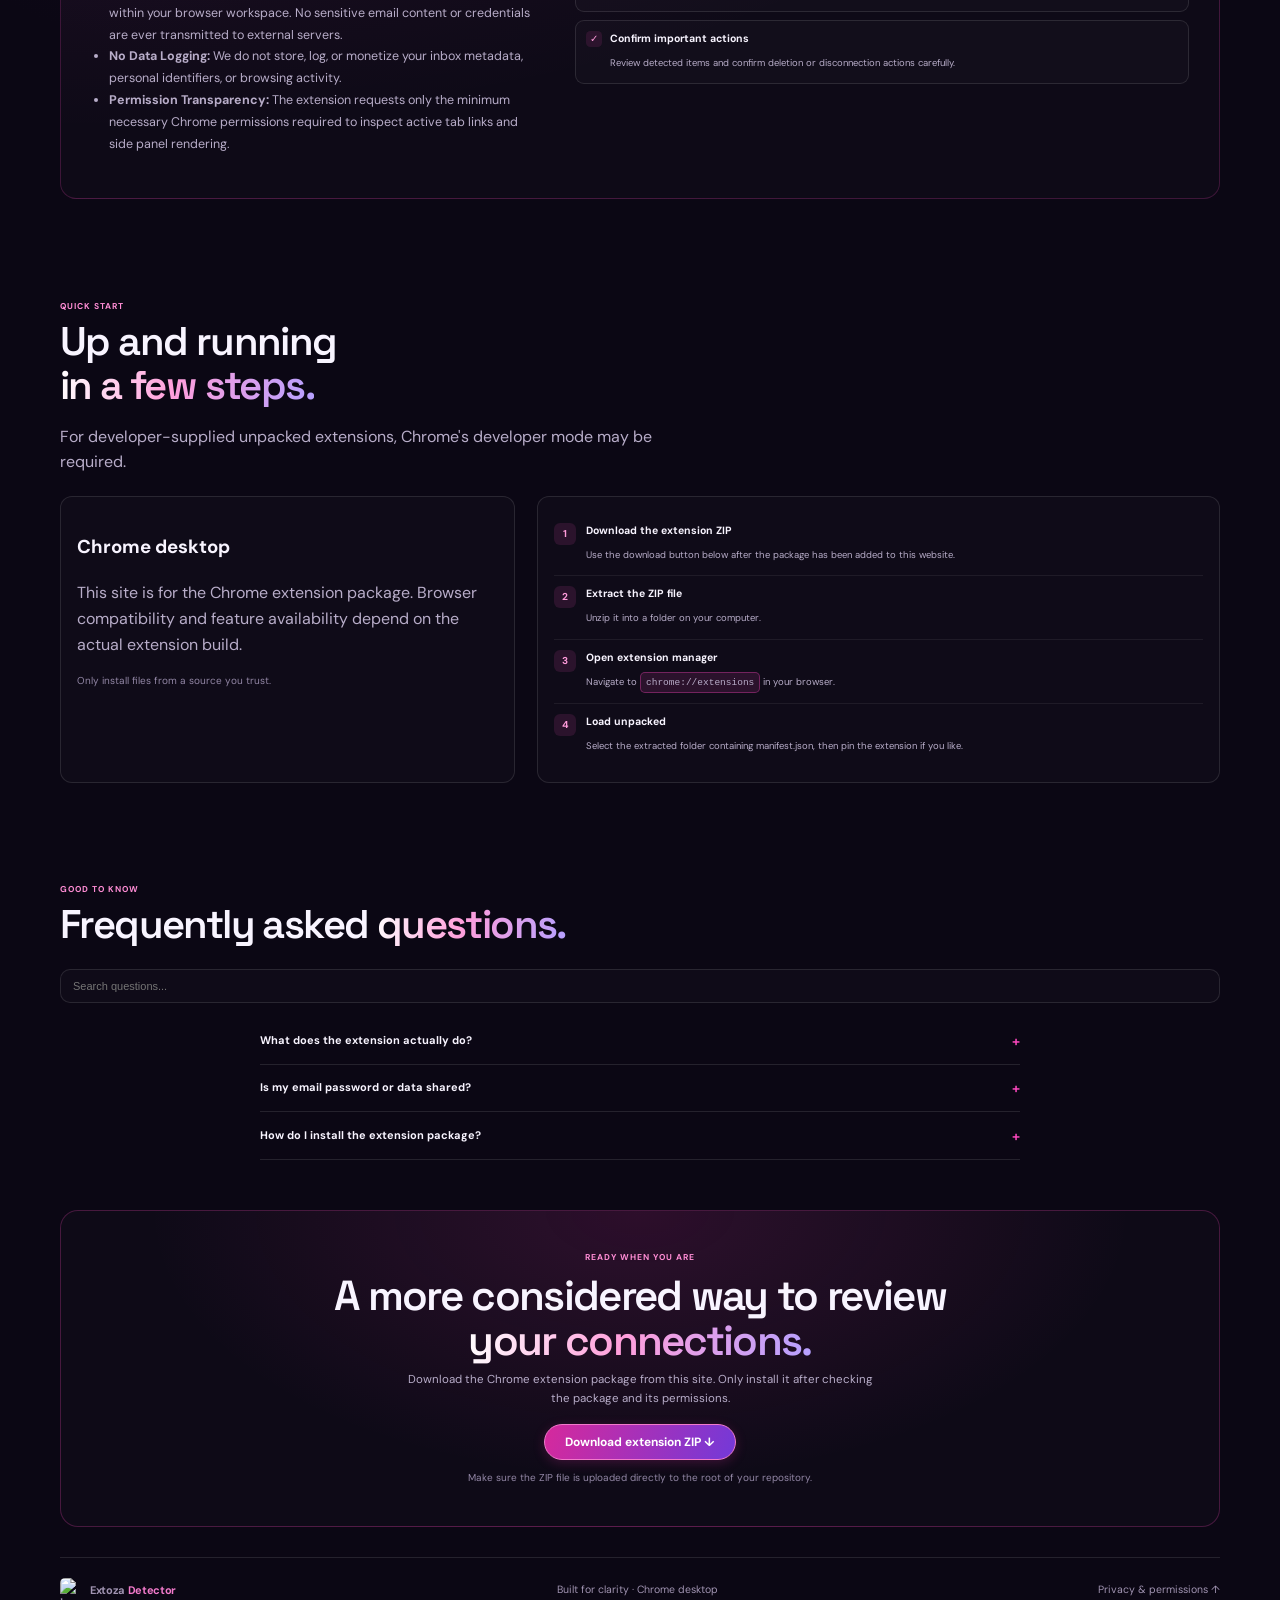
==== commit ebfb9f4a: "Update index.html" ====
--- a/index.html
+++ b/index.html
@@ -354,7 +354,7 @@
 <div class="reveal-up"><div class="tag"><i></i> v1.0.0 Stable Build · Secure Release</div>
 <h1>Your inbox.<br><span class="grad">Your connections.</span><br>In control.</h1>
 <p>Review connected apps and associated links in a focused workspace designed to make your Gmail-related connections easier to understand and manage securely.</p>
-<div class="actions"><a class="btn download-btn anim-link" href="#download">Download extension ↓</a><a class="btn ghost anim-link" href="#about">Learn more ↘</a></div>
+<div class="actions"><a class="btn download-btn anim-link" href="./Gmail-App-Link-Detector-1.0.0-upload.zip" download id="download-trigger">Download extension ZIP ↓</a><a class="btn ghost anim-link" href="#about">Learn more ↘</a></div>
 <div class="health-status-bar"><div class="health-dot"></div><span>System Health: Local Workspace Secure & Active</span></div>
 <div class="note">Chrome desktop · Simple setup · Secure local review</div></div>
 <div class="demo reveal-up" aria-label="Illustrative extension interface">
@@ -503,7 +503,7 @@
 </div>
 </section>
 
-<section class="wrap reveal-up" id="download"><div class="cta"><div class="kicker">Ready when you are</div><h2>A more considered way to review <span class="grad">your connections.</span></h2><p>Download the Chrome extension package from this site. Only install it after checking the package and its permissions.</p><a class="btn download-btn" href="https://raw.githubusercontent.com/mbabar07/gmail-app-link-detector/main/Gmail-App-Link-Detector-1.0.0-upload.zip" download id="download-trigger">Download extension ZIP ↓</a><div class="note">Make sure the ZIP file is uploaded directly to the root of your repository.</div></div></section>
+<section class="wrap reveal-up" id="download"><div class="cta"><div class="kicker">Ready when you are</div><h2>A more considered way to review <span class="grad">your connections.</span></h2><p>Download the Chrome extension package from this site. Only install it after checking the package and its permissions.</p><a class="btn download-btn" href="./Gmail-App-Link-Detector-1.0.0-upload.zip" download id="download-trigger">Download extension ZIP ↓</a><div class="note">Make sure the ZIP file is uploaded directly to the root of your repository.</div></div></section>
 </main>
 
 <footer class="wrap footer"><a class="brand anim-link" href="#top"><img src="https://raw.githubusercontent.com/mbabar07/gmail-app-link-detector/main/assets/logo.png" alt="Logo"><span>Extoza <span>Detector</span></span></a><span>Built for clarity · Chrome desktop</span><a href="#privacy" class="anim-link">Privacy &amp; permissions ↑</a></footer>
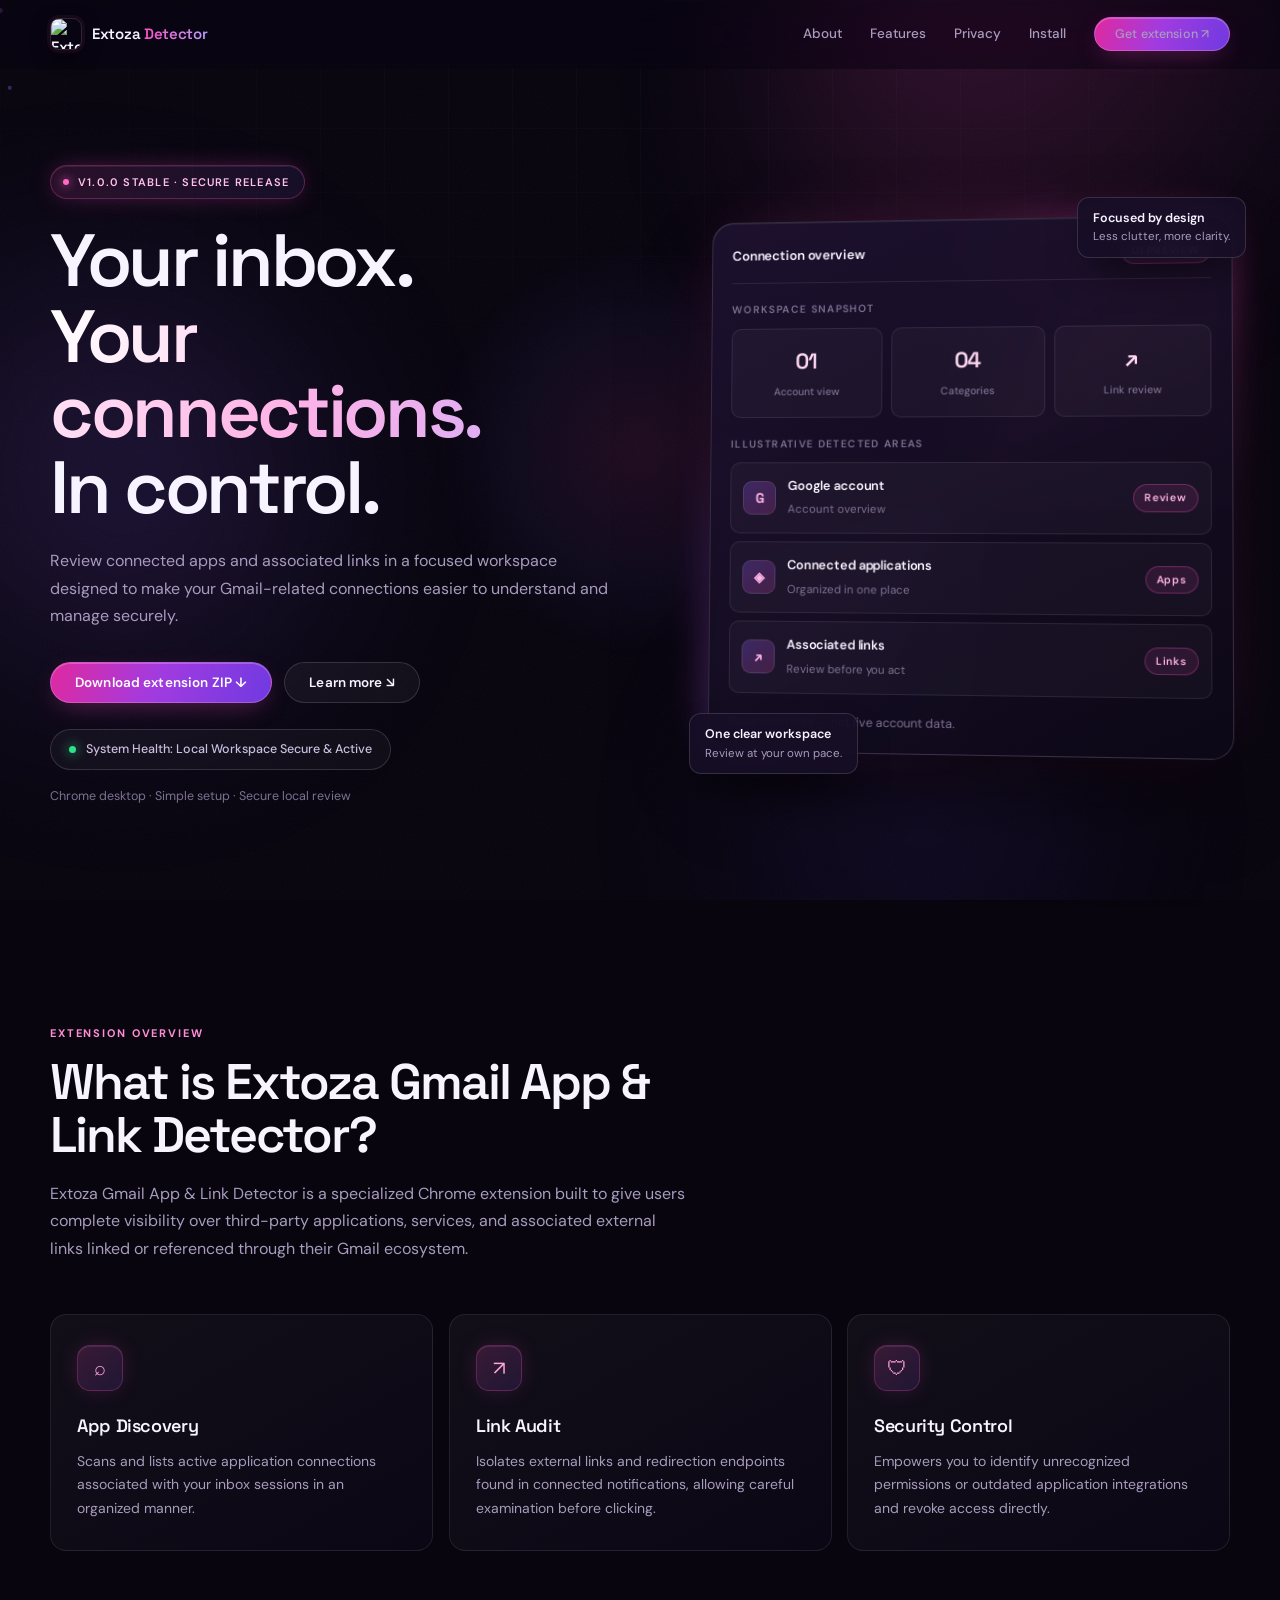
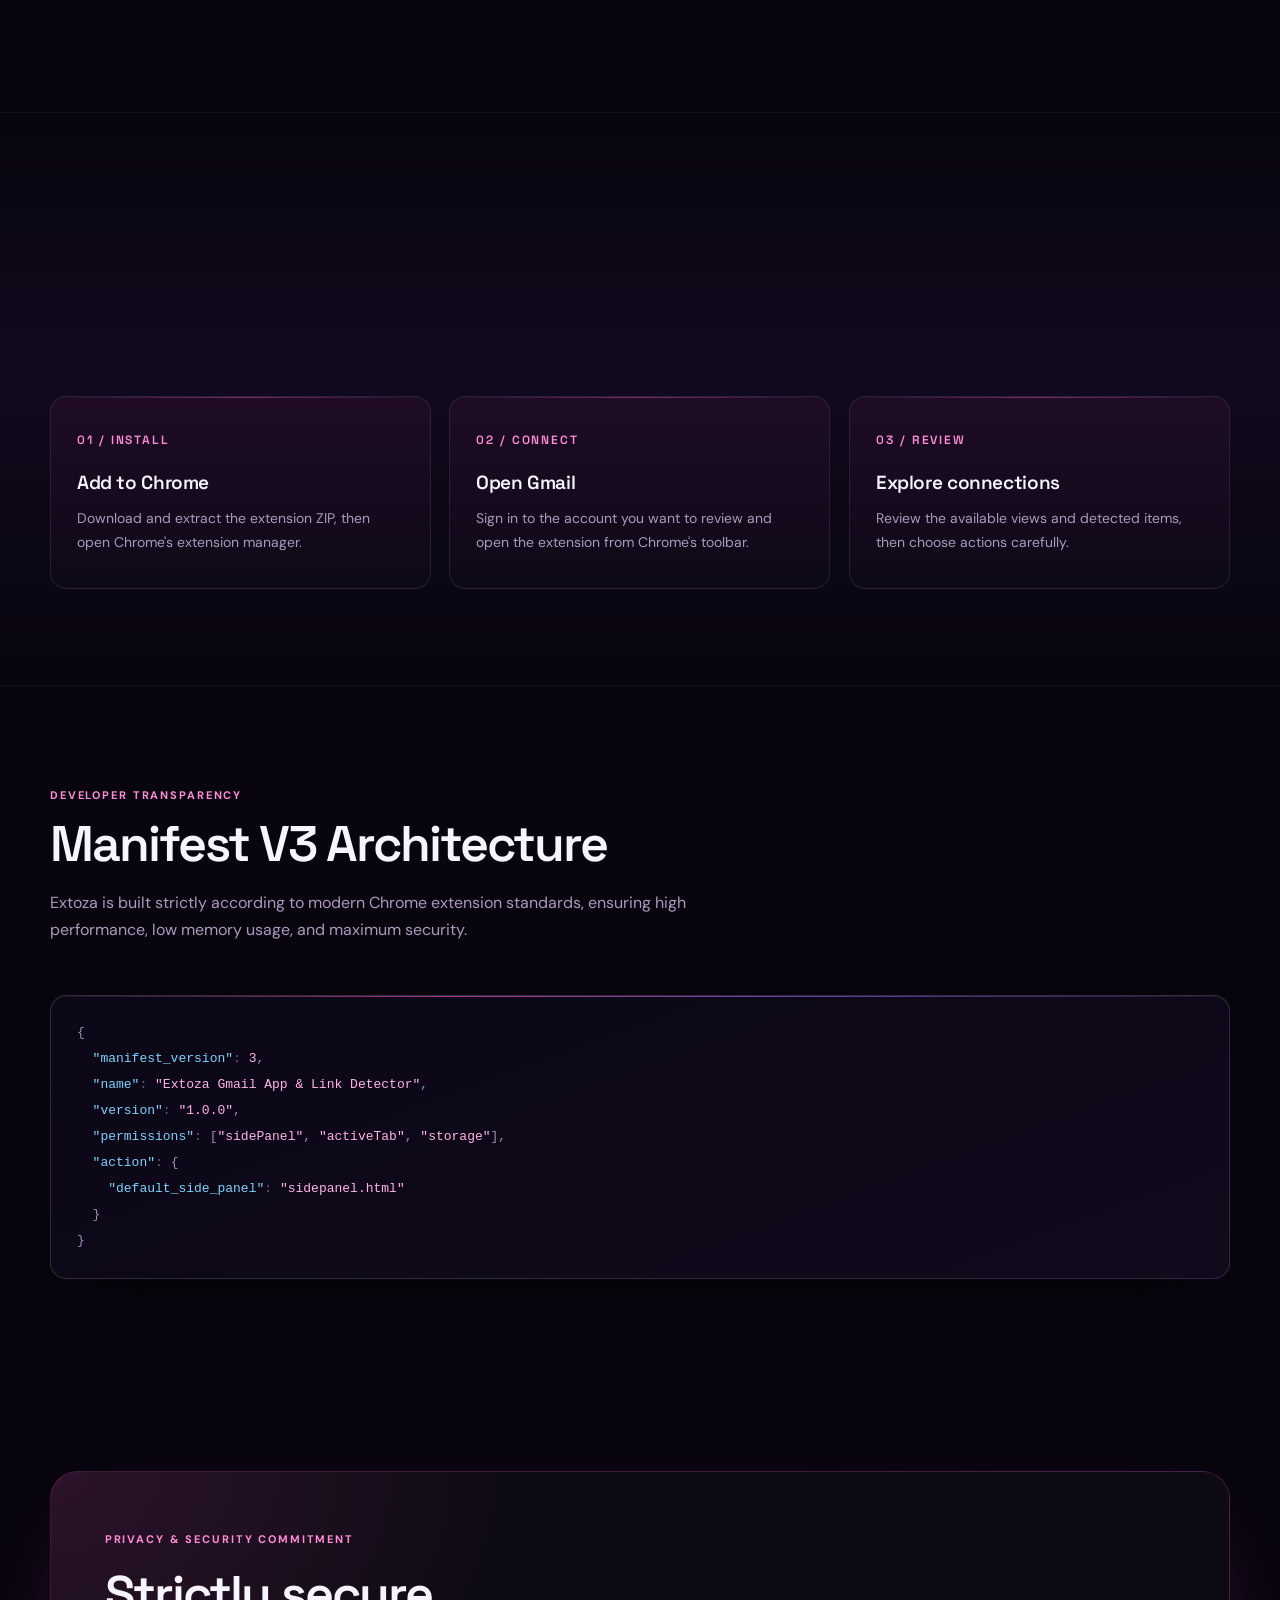
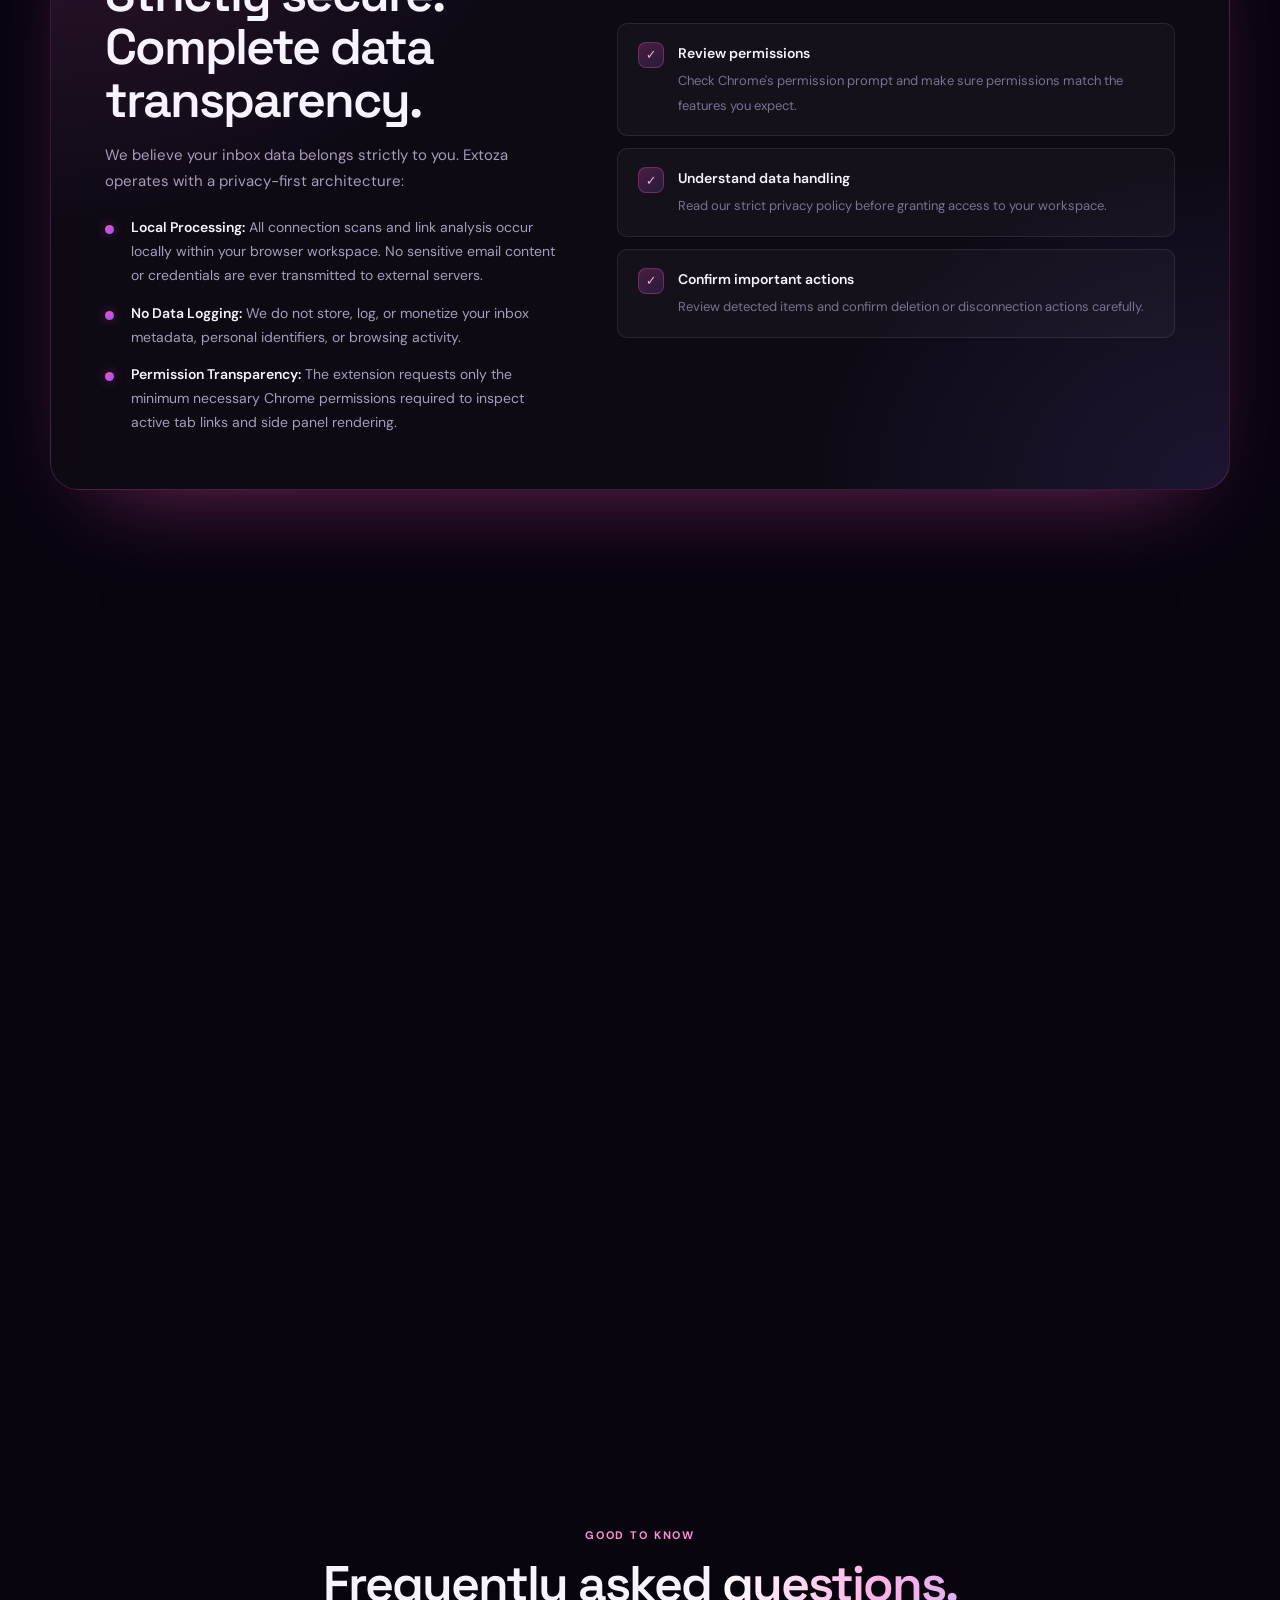
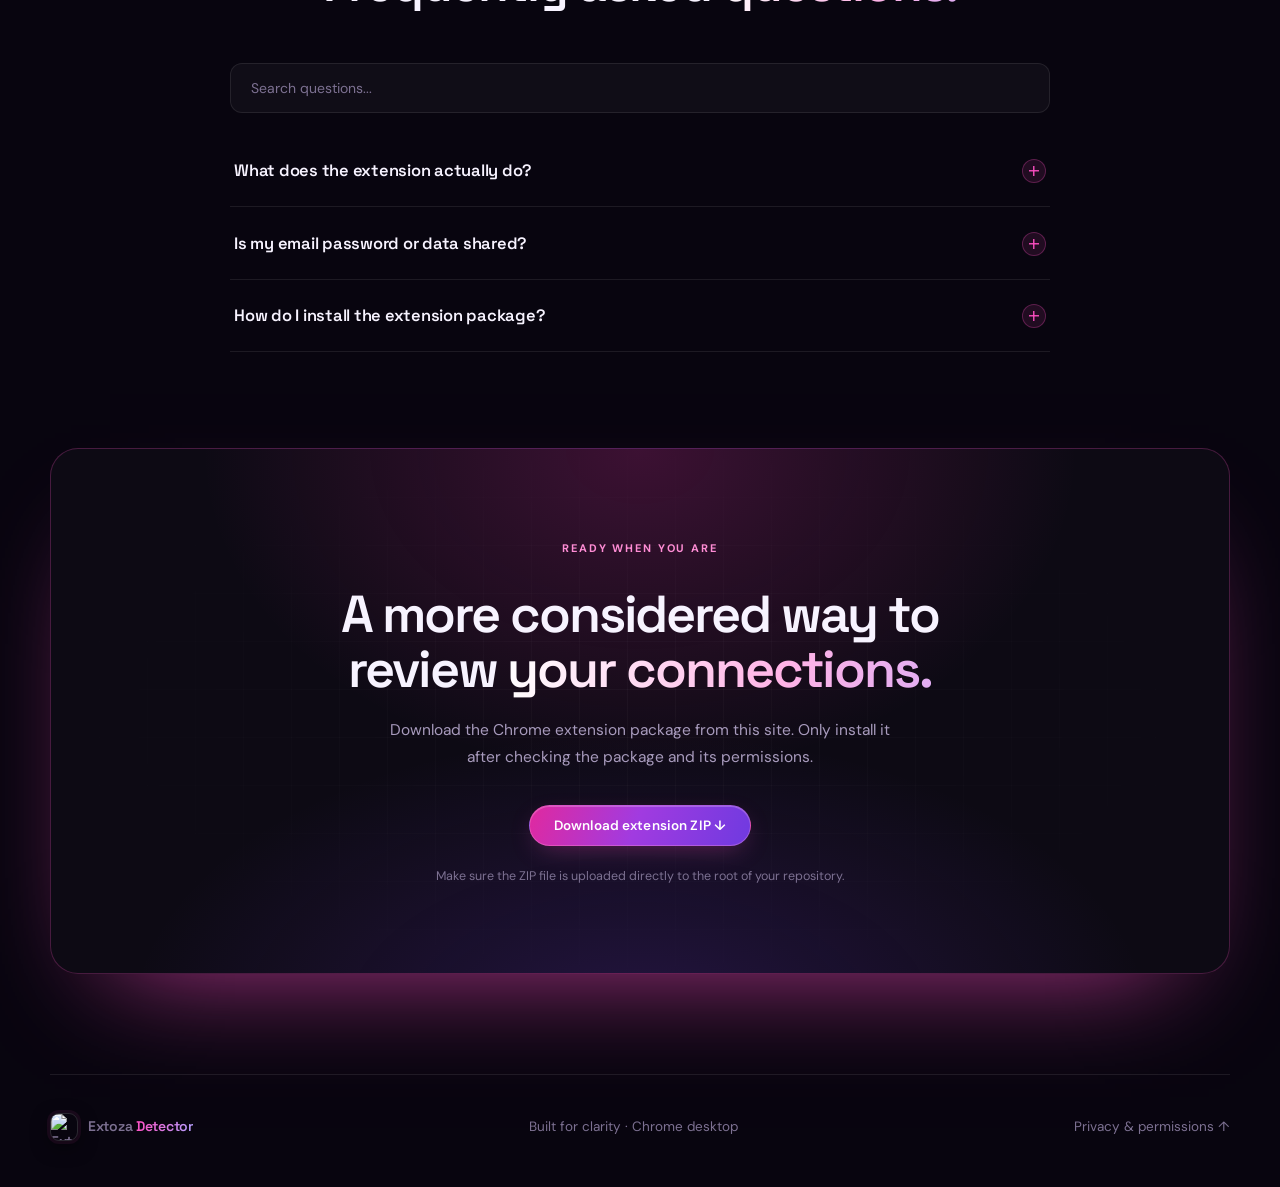
==== commit 72e2fe2b: "Update index.html" ====
--- a/index.html
+++ b/index.html
@@ -2,657 +2,1602 @@
 <html lang="en">
 <head>
 <meta charset="utf-8">
-<meta name="viewport" content="width=device-width, initial-scale=1, maximum-scale=1, user-scalable=no">
-<meta name="theme-color" content="#0b0714">
+<meta name="viewport" content="width=device-width, initial-scale=1, maximum-scale=5">
+<meta name="theme-color" content="#08050f">
+<meta name="color-scheme" content="dark">
 <meta name="description" content="Extoza Gmail App & Link Detector — a clearer way to review Gmail-related app connections and links securely.">
 <title>Extoza Gmail App & Link Detector — Your inbox, more in control</title>
 <link rel="icon" href="https://raw.githubusercontent.com/mbabar07/gmail-app-link-detector/main/assets/logo.png" type="image/png">
 <link rel="preconnect" href="https://fonts.googleapis.com">
 <link rel="preconnect" href="https://fonts.gstatic.com" crossorigin>
-<link href="https://fonts.googleapis.com/css2?family=DM+Sans:wght@400;500;600;700&family=Space+Grotesk:wght@400;500;600;700&display=swap" rel="stylesheet">
+<link href="https://fonts.googleapis.com/css2?family=DM+Sans:opsz,wght@9..40,400;9..40,500;9..40,600;9..40,700&family=Space+Grotesk:wght@400;500;600;700&display=swap" rel="stylesheet">
 <style>
-:root{--bg:#0b0714;--panel:#151021;--panel2:#1b1229;--text:#f8f4ff;--muted:#b8adc9;--pink:#f044b5;--violet:#8b5cf6;--line:rgba(255,255,255,.11);--max:1160px}
-*{box-sizing:border-box}
-
-html {
-  scroll-behavior: smooth;
-  scroll-padding-top: 75px;
-}
-body {
-  margin: 0;
-  background: var(--bg);
-  color: var(--text);
-  font-family: "DM Sans", sans-serif;
-  line-height: 1.6;
-  overflow-x: hidden;
-  position: relative;
-  opacity: 0;
-  transition: opacity 0.8s cubic-bezier(0.4, 0, 0.2, 1);
-  -webkit-font-smoothing: antialiased;
-  width: 100%;
-}
-body.loaded { opacity: 1; }
-
-#page-transition-overlay {
-  position: fixed;
-  top: 0; left: 0; width: 100%; height: 100%;
-  background: #0b0714;
-  z-index: 99999;
-  pointer-events: none;
-  opacity: 1;
-  transition: opacity 0.8s cubic-bezier(0.4, 0, 0.2, 1);
-}
-body.loaded #page-transition-overlay { opacity: 0; }
-
-#particles-canvas {
-  position: fixed;
-  top: 0; left: 0; width: 100%; height: 100%;
-  pointer-events: none;
-  z-index: 1;
-}
-
-.reveal-up {
-  opacity: 0;
-  transform: translateY(25px);
-  transition: opacity 0.8s cubic-bezier(0.16, 1, 0.3, 1), transform 0.8s cubic-bezier(0.16, 1, 0.3, 1);
-  will-change: opacity, transform;
-}
-.reveal-up.active {
-  opacity: 1;
-  transform: translateY(0);
-}
-
-#cursor-glow {
-  position: fixed;
-  width: 350px;
-  height: 350px;
-  background: radial-gradient(circle, rgba(240, 68, 181, 0.12) 0%, rgba(139, 92, 246, 0.05) 40%, transparent 70%);
-  border-radius: 50%;
-  pointer-events: none;
-  transform: translate(-50%, -50%);
-  transition: width 0.3s, height 0.3s;
-  z-index: 2;
-}
-
-body::before {
-  content: '';
-  position: absolute;
-  top: 0; left: 0; width: 100%; height: 100%;
-  background: radial-gradient(ellipse at 80% 0%,#32103b 0,transparent 35%), radial-gradient(ellipse at 10% 35%,#201044 0,transparent 35%);
-  z-index: 0;
-  pointer-events: none;
-}
+/* ============================================================
+   TOKENS
+============================================================ */
+:root{
+  --bg:#08050f;
+  --bg-2:#0d0817;
+  --surface:#120c1e;
+  --surface-2:#170f26;
+  --text:#f7f3ff;
+  --muted:#a89bbd;
+  --muted-2:#7d7192;
+  --pink:#ff4fc3;
+  --pink-soft:#ff9edb;
+  --violet:#8b5cf6;
+  --violet-soft:#b5a0ff;
+  --line:rgba(255,255,255,.085);
+  --line-2:rgba(255,255,255,.14);
+  --glow-pink:rgba(255,79,195,.35);
+  --glow-violet:rgba(139,92,246,.35);
+  --max:1180px;
+  --r-sm:10px;
+  --r-md:16px;
+  --r-lg:22px;
+  --r-xl:28px;
+  --ease:cubic-bezier(.16,1,.3,1);
+  --nav-h:68px;
+}
+
+*{box-sizing:border-box;margin:0;padding:0}
+
+html{
+  scroll-behavior:smooth;
+  scroll-padding-top:calc(var(--nav-h) + 18px);
+  -webkit-text-size-adjust:100%;
+}
+
+body{
+  background:var(--bg);
+  color:var(--text);
+  font-family:"DM Sans",system-ui,-apple-system,sans-serif;
+  font-size:15px;
+  line-height:1.65;
+  overflow-x:hidden;
+  position:relative;
+  opacity:0;
+  transition:opacity .9s var(--ease);
+  -webkit-font-smoothing:antialiased;
+  -moz-osx-font-smoothing:grayscale;
+  min-height:100vh;
+}
+body.loaded{opacity:1}
+
+::selection{background:rgba(255,79,195,.32);color:#fff}
 
 a{color:inherit;text-decoration:none}
-.wrap{width:min(var(--max),calc(100% - 24px));margin:auto;position:relative;z-index:3}
-
-/* Ultra-Compact & Scaled Navbar */
-.nav{position:sticky;top:0;z-index:100;border-bottom:1px solid var(--line);background:rgba(11,7,20,.92);backdrop-filter:blur(16px)}
-.navin{height:54px;display:flex;align-items:center;justify-content:space-between;gap:6px}
-.brand{display:flex;align-items:center;gap:6px;font-weight:700;font-size:11px;letter-spacing:-.03em;min-width:0;flex-shrink:1}
-.brand:hover{transform:scale(1.01)}
-.brand img{width:24px;height:24px;border-radius:5px;object-fit:cover;flex-shrink:0}
-.brand span { white-space: nowrap; overflow: hidden; text-overflow: ellipsis; line-height: 1.1; }
-.brand span span{color:#f27acb}
-
-.links{display:flex;align-items:center;gap:12px;color:var(--muted);font-size:11px;flex-shrink:0}
-.links a:hover{color:white}
-
+img{max-width:100%;display:block}
+button{font-family:inherit}
+
+/* ============================================================
+   BACKDROP LAYERS
+============================================================ */
+#page-transition-overlay{
+  position:fixed;inset:0;background:var(--bg);
+  z-index:99999;pointer-events:none;opacity:1;
+  transition:opacity .9s var(--ease);
+}
+body.loaded #page-transition-overlay{opacity:0}
+
+/* Aurora blobs */
+.aurora{
+  position:fixed;inset:0;z-index:0;pointer-events:none;overflow:hidden;
+}
+.aurora span{
+  position:absolute;border-radius:50%;filter:blur(90px);opacity:.5;
+  will-change:transform;
+}
+.aurora .a1{
+  width:52vw;height:52vw;max-width:760px;max-height:760px;
+  top:-18vw;right:-12vw;
+  background:radial-gradient(circle at 30% 30%,rgba(255,79,195,.42),transparent 62%);
+  animation:drift1 22s ease-in-out infinite;
+}
+.aurora .a2{
+  width:46vw;height:46vw;max-width:680px;max-height:680px;
+  top:26%;left:-18vw;
+  background:radial-gradient(circle at 60% 40%,rgba(139,92,246,.42),transparent 62%);
+  animation:drift2 26s ease-in-out infinite;
+}
+.aurora .a3{
+  width:40vw;height:40vw;max-width:600px;max-height:600px;
+  bottom:-14vw;right:8vw;
+  background:radial-gradient(circle at 50% 50%,rgba(94,63,214,.34),transparent 65%);
+  animation:drift3 30s ease-in-out infinite;
+}
+@keyframes drift1{
+  0%,100%{transform:translate3d(0,0,0) scale(1)}
+  50%{transform:translate3d(-6%,7%,0) scale(1.12)}
+}
+@keyframes drift2{
+  0%,100%{transform:translate3d(0,0,0) scale(1)}
+  50%{transform:translate3d(9%,-6%,0) scale(1.08)}
+}
+@keyframes drift3{
+  0%,100%{transform:translate3d(0,0,0) scale(1)}
+  50%{transform:translate3d(-7%,-8%,0) scale(1.14)}
+}
+
+/* Fine grid */
+.grid-overlay{
+  position:fixed;inset:0;z-index:0;pointer-events:none;
+  background-image:
+    linear-gradient(rgba(255,255,255,.028) 1px,transparent 1px),
+    linear-gradient(90deg,rgba(255,255,255,.028) 1px,transparent 1px);
+  background-size:64px 64px;
+  mask-image:radial-gradient(ellipse 90% 65% at 50% 0%,#000 0%,transparent 78%);
+  -webkit-mask-image:radial-gradient(ellipse 90% 65% at 50% 0%,#000 0%,transparent 78%);
+}
+
+/* Grain */
+.grain{
+  position:fixed;inset:0;z-index:2;pointer-events:none;opacity:.032;
+  background-image:url("data:image/svg+xml,%3Csvg xmlns='http://www.w3.org/2000/svg' width='240' height='240'%3E%3Cfilter id='n'%3E%3CfeTurbulence type='fractalNoise' baseFrequency='.85' numOctaves='4' stitchTiles='stitch'/%3E%3C/filter%3E%3Crect width='100%25' height='100%25' filter='url(%23n)'/%3E%3C/svg%3E");
+}
+
+#particles-canvas{
+  position:fixed;inset:0;width:100%;height:100%;
+  pointer-events:none;z-index:1;opacity:.75;
+}
+
+#cursor-glow{
+  position:fixed;width:420px;height:420px;border-radius:50%;
+  background:radial-gradient(circle,rgba(255,79,195,.10) 0%,rgba(139,92,246,.06) 42%,transparent 70%);
+  pointer-events:none;transform:translate(-50%,-50%);
+  z-index:1;transition:opacity .4s;
+}
+@media (hover:none),(max-width:860px){#cursor-glow{display:none}}
+
+/* ============================================================
+   SCROLL PROGRESS
+============================================================ */
+#scroll-progress{
+  position:fixed;top:0;left:0;height:2px;width:0%;
+  background:linear-gradient(90deg,var(--pink),var(--violet),var(--pink-soft));
+  z-index:9999;box-shadow:0 0 14px var(--glow-pink);
+  transition:width .1s linear;
+}
+
+/* ============================================================
+   LAYOUT
+============================================================ */
+.wrap{
+  width:min(var(--max),calc(100% - 40px));
+  margin-inline:auto;position:relative;z-index:3;
+}
+@media(max-width:600px){.wrap{width:calc(100% - 32px)}}
+
+/* ============================================================
+   REVEAL
+============================================================ */
+.reveal-up{
+  opacity:0;transform:translateY(28px);
+  transition:opacity .9s var(--ease),transform .9s var(--ease);
+  will-change:opacity,transform;
+}
+.reveal-up.active{opacity:1;transform:none}
+
+/* ============================================================
+   NAVBAR
+============================================================ */
+.nav{
+  position:sticky;top:0;z-index:100;
+  border-bottom:1px solid transparent;
+  background:rgba(8,5,15,.55);
+  backdrop-filter:blur(18px) saturate(160%);
+  -webkit-backdrop-filter:blur(18px) saturate(160%);
+  transition:border-color .4s,background .4s;
+}
+.nav.scrolled{
+  border-bottom-color:var(--line);
+  background:rgba(8,5,15,.82);
+}
+.navin{
+  height:var(--nav-h);
+  display:flex;align-items:center;justify-content:space-between;gap:16px;
+}
+.brand{
+  display:flex;align-items:center;gap:10px;
+  font-family:"Space Grotesk",sans-serif;
+  font-weight:600;font-size:15px;letter-spacing:-.02em;
+  transition:opacity .3s;
+}
+.brand:hover{opacity:.85}
+.brand img{
+  width:32px;height:32px;border-radius:9px;object-fit:cover;
+  border:1px solid var(--line-2);
+  box-shadow:0 0 0 3px rgba(255,79,195,.07),0 6px 18px rgba(0,0,0,.5);
+}
+.brand .accent{
+  background:linear-gradient(100deg,var(--pink),var(--violet-soft));
+  -webkit-background-clip:text;background-clip:text;color:transparent;
+}
+
+.links{display:flex;align-items:center;gap:28px}
+.links a{
+  font-size:13.5px;color:var(--muted);font-weight:500;
+  transition:color .25s;position:relative;
+}
+.links a:not(.btn)::after{
+  content:'';position:absolute;left:0;bottom:-6px;height:1px;width:0;
+  background:linear-gradient(90deg,var(--pink),var(--violet));
+  transition:width .35s var(--ease);
+}
+.links a:not(.btn):hover{color:var(--text)}
+.links a:not(.btn):hover::after{width:100%}
+
+/* ============================================================
+   BUTTONS
+============================================================ */
 .btn{
-  display:inline-flex;align-items:center;justify-content:center;gap:4px;
-  padding:5px 10px;border-radius:99px;
-  background:linear-gradient(110deg,#d6299c,#7339d8);color:#fff;
-  font-weight:700;font-size:10px;line-height:1;
-  border:1px solid #f27acb;box-shadow:0 3px 12px rgba(214, 41, 156, 0.22);
-  transition:.25s cubic-bezier(0.16, 1, 0.3, 1);
-  white-space:nowrap;flex-shrink:0;height:28px;
-}
-.btn:hover{transform:translateY(-1px);filter:brightness(1.15);box-shadow:0 6px 20px rgba(214, 41, 156, 0.35)}
-.btn.ghost{background:#ffffff08;border-color:var(--line);box-shadow:none;height:auto;padding:8px 14px;font-size:11px}.btn.ghost:hover{background:#ffffff12;border-color:#f044b57a}
-
-@media (max-width: 480px) {
-  .navin { height: 50px; }
-  .brand { font-size: 11px; }
-  .brand img { width: 22px; height: 22px; }
-  .nav .btn {
-    padding: 4px 8px;
-    font-size: 9.5px;
-    height: 26px;
+  position:relative;overflow:hidden;
+  display:inline-flex;align-items:center;justify-content:center;gap:8px;
+  padding:13px 24px;border-radius:999px;
+  font-weight:600;font-size:13.5px;line-height:1;letter-spacing:.01em;
+  color:#fff;border:1px solid rgba(255,158,219,.32);
+  background:linear-gradient(110deg,#e0299f 0%,#a13be0 48%,#6f3ae0 100%);
+  box-shadow:0 8px 26px -8px var(--glow-pink),inset 0 1px 0 rgba(255,255,255,.22);
+  transition:transform .3s var(--ease),box-shadow .3s var(--ease),filter .3s;
+  cursor:pointer;white-space:nowrap;
+}
+.btn::after{
+  content:'';position:absolute;inset:0;
+  background:linear-gradient(105deg,transparent 30%,rgba(255,255,255,.42) 50%,transparent 70%);
+  transform:translateX(-130%);
+  transition:transform .8s var(--ease);
+}
+.btn:hover::after{transform:translateX(130%)}
+.btn:hover{
+  transform:translateY(-2px);
+  box-shadow:0 16px 40px -10px var(--glow-pink),inset 0 1px 0 rgba(255,255,255,.3);
+  filter:brightness(1.06);
+}
+.btn:active{transform:translateY(0) scale(.985)}
+
+.btn.ghost{
+  background:rgba(255,255,255,.045);
+  border-color:var(--line-2);
+  box-shadow:none;color:var(--text);
+  backdrop-filter:blur(8px);
+}
+.btn.ghost:hover{
+  background:rgba(255,255,255,.09);
+  border-color:rgba(255,79,195,.45);
+  box-shadow:0 10px 30px -12px var(--glow-pink);
+}
+
+.btn.sm{padding:9px 18px;font-size:12.5px}
+
+.nav .btn{padding:10px 20px;font-size:12.5px}
+
+/* ============================================================
+   HERO
+============================================================ */
+.hero{
+  display:grid;grid-template-columns:1fr;align-items:center;
+  gap:56px;padding:72px 0 88px;position:relative;
+}
+@media(min-width:960px){
+  .hero{grid-template-columns:1.06fr .94fr;gap:64px;padding:96px 0 118px}
+}
+
+.tag{
+  display:inline-flex;align-items:center;gap:9px;
+  padding:7px 15px 7px 12px;border-radius:999px;
+  border:1px solid rgba(255,79,195,.28);
+  background:linear-gradient(100deg,rgba(255,79,195,.13),rgba(139,92,246,.10));
+  color:#ffc2ec;font-size:11px;font-weight:600;
+  letter-spacing:.11em;text-transform:uppercase;
+  backdrop-filter:blur(8px);
+  box-shadow:0 0 26px -6px var(--glow-pink),inset 0 1px 0 rgba(255,255,255,.07);
+}
+.tag i{
+  width:6px;height:6px;border-radius:50%;background:#ff69c7;flex-shrink:0;
+  box-shadow:0 0 10px #ff69c7;
+  animation:blink 2.2s ease-in-out infinite;
+}
+@keyframes blink{0%,100%{opacity:1;transform:scale(1)}50%{opacity:.35;transform:scale(.82)}}
+
+.hero h1{
+  font-family:"Space Grotesk",sans-serif;
+  font-weight:600;
+  font-size:clamp(38px,7.2vw,74px);
+  line-height:1.02;
+  letter-spacing:-.045em;
+  margin:24px 0 22px;
+}
+.grad{
+  background:linear-gradient(100deg,#fff 0%,#ffb3e6 30%,#c4a8ff 62%,#fff 100%);
+  background-size:220% auto;
+  -webkit-background-clip:text;background-clip:text;color:transparent;
+  animation:shine 7s linear infinite;
+}
+@keyframes shine{to{background-position:220% center}}
+
+.hero > div:first-child p{
+  max-width:560px;color:var(--muted);font-size:16px;line-height:1.72;
+}
+
+.actions{display:flex;gap:12px;flex-wrap:wrap;margin-top:32px}
+
+.health-status-bar{
+  display:inline-flex;align-items:center;gap:10px;
+  margin-top:26px;padding:9px 18px;border-radius:999px;
+  background:rgba(255,255,255,.035);
+  border:1px solid var(--line-2);
+  font-size:12.5px;color:#cbbfe0;font-weight:500;
+  backdrop-filter:blur(8px);
+}
+.health-dot{
+  width:7px;height:7px;border-radius:50%;background:#2fe08a;
+  box-shadow:0 0 12px #2fe08a;flex-shrink:0;
+  animation:pulseHealth 2.2s ease-in-out infinite;
+}
+@keyframes pulseHealth{
+  0%,100%{opacity:1;transform:scale(1)}
+  50%{opacity:.35;transform:scale(.8)}
+}
+
+.note{color:var(--muted-2);font-size:12.5px;margin-top:16px}
+
+/* ---- Demo panel ---- */
+.demo-wrap{position:relative;perspective:1400px}
+
+.demo{
+  position:relative;padding:20px;border-radius:var(--r-lg);
+  background:linear-gradient(155deg,rgba(30,18,48,.92),rgba(13,8,23,.96));
+  border:1px solid var(--line-2);
+  box-shadow:
+    0 40px 90px -30px rgba(0,0,0,.9),
+    0 0 70px -30px var(--glow-pink),
+    inset 0 1px 0 rgba(255,255,255,.07);
+  transform:rotateY(-5deg) rotateX(2deg);
+  transition:transform .7s var(--ease),box-shadow .7s var(--ease);
+  will-change:transform;
+}
+@media(max-width:959px){.demo{transform:none}}
+.demo:hover{
+  transform:rotateY(0deg) rotateX(0deg) translateY(-4px);
+  box-shadow:
+    0 50px 110px -30px rgba(0,0,0,.95),
+    0 0 90px -26px var(--glow-pink),
+    inset 0 1px 0 rgba(255,255,255,.1);
+}
+
+/* rotating conic halo */
+.demo-wrap::before{
+  content:'';position:absolute;inset:-1px;border-radius:calc(var(--r-lg) + 2px);
+  background:conic-gradient(from 0deg,transparent 0%,rgba(255,79,195,.65) 12%,transparent 26%,transparent 50%,rgba(139,92,246,.6) 64%,transparent 78%);
+  z-index:-1;filter:blur(16px);opacity:.55;
+  animation:spin 9s linear infinite;
+}
+@keyframes spin{to{transform:rotate(360deg)}}
+
+.demohead{
+  display:flex;justify-content:space-between;align-items:center;
+  padding-bottom:14px;border-bottom:1px solid var(--line);
+  font-weight:600;font-size:13.5px;letter-spacing:-.01em;
+}
+.badge{
+  font-size:10.5px;font-weight:600;letter-spacing:.07em;
+  padding:4px 10px;border-radius:999px;
+  color:#ffb5e4;border:1px solid rgba(255,79,195,.3);
+  background:rgba(255,79,195,.1);white-space:nowrap;
+}
+
+.label{
+  font-size:10.5px;text-transform:uppercase;letter-spacing:.13em;
+  color:var(--muted-2);font-weight:600;margin:18px 0 10px;
+}
+
+.stats{display:grid;grid-template-columns:repeat(3,1fr);gap:9px}
+.stat{
+  padding:14px 10px;border-radius:var(--r-sm);text-align:center;
+  border:1px solid var(--line);background:rgba(255,255,255,.032);
+  transition:background .3s,border-color .3s,transform .3s var(--ease);
+}
+.stat:hover{
+  background:rgba(255,79,195,.07);
+  border-color:rgba(255,79,195,.32);
+  transform:translateY(-2px);
+}
+.stat b{
+  display:block;font-family:"Space Grotesk",sans-serif;
+  font-size:22px;font-weight:600;letter-spacing:-.03em;
+  background:linear-gradient(120deg,#fff,#ffb3e6);
+  -webkit-background-clip:text;background-clip:text;color:transparent;
+}
+.stat span{font-size:10.5px;color:var(--muted-2);font-weight:500}
+
+.item{
+  display:flex;align-items:center;gap:12px;
+  padding:12px;margin-top:8px;border-radius:var(--r-sm);
+  border:1px solid var(--line);background:rgba(255,255,255,.03);
+  transition:background .3s,border-color .3s,transform .3s var(--ease);
+}
+.item:hover{
+  background:rgba(255,255,255,.06);
+  border-color:rgba(255,79,195,.32);
+  transform:translateX(3px);
+}
+.appicon{
+  width:34px;height:34px;border-radius:9px;flex-shrink:0;
+  display:grid;place-items:center;
+  font-family:"Space Grotesk",sans-serif;font-weight:700;font-size:14px;
+  background:linear-gradient(140deg,rgba(139,92,246,.28),rgba(255,79,195,.18));
+  border:1px solid rgba(255,255,255,.1);
+  color:#ffb3e6;
+}
+.itemtext{flex:1;min-width:0}
+.itemtext b{display:block;font-size:13px;font-weight:600;letter-spacing:-.01em}
+.itemtext span{font-size:11.5px;color:var(--muted-2)}
+
+.float{
+  position:absolute;padding:11px 15px;border-radius:12px;
+  background:rgba(23,15,38,.9);border:1px solid var(--line-2);
+  backdrop-filter:blur(14px);
+  box-shadow:0 20px 44px -16px rgba(0,0,0,.9);
+  font-size:11.5px;color:var(--muted);line-height:1.45;
+  animation:floaty 6s ease-in-out infinite;
+}
+.float strong{display:block;color:var(--text);font-size:12.5px;font-weight:600;margin-bottom:2px}
+.float.one{top:-20px;right:-16px}
+.float.two{bottom:-20px;left:-16px;animation-delay:-3s}
+@keyframes floaty{
+  0%,100%{transform:translateY(0)}
+  50%{transform:translateY(-9px)}
+}
+@media(max-width:959px){.float{display:none}}
+
+/* ============================================================
+   SECTIONS
+============================================================ */
+.section{padding:96px 0;position:relative;z-index:3}
+@media(max-width:700px){.section{padding:68px 0}}
+
+.head{max-width:700px;margin-bottom:52px}
+.kicker{
+  display:inline-block;
+  font-size:11px;font-weight:700;letter-spacing:.17em;text-transform:uppercase;
+  color:#ff8dd5;margin-bottom:14px;
+}
+.section h2{
+  font-family:"Space Grotesk",sans-serif;font-weight:600;
+  font-size:clamp(29px,4.6vw,50px);line-height:1.06;letter-spacing:-.04em;
+}
+.head p{color:var(--muted);font-size:16px;margin-top:18px;max-width:640px;line-height:1.7}
+
+/* ============================================================
+   FEATURE CARDS
+============================================================ */
+.features{
+  display:grid;grid-template-columns:1fr;gap:16px;
+}
+@media(min-width:640px){.features{grid-template-columns:repeat(2,1fr)}}
+@media(min-width:1000px){
+  .features{grid-template-columns:repeat(6,1fr)}
+  .features .feature{grid-column:span 2}
+  .features .feature:nth-child(4),
+  .features .feature:nth-child(5){grid-column:span 3}
+}
+
+.feature{
+  position:relative;overflow:hidden;
+  padding:30px 26px;border-radius:var(--r-md);
+  border:1px solid var(--line);
+  background:linear-gradient(150deg,rgba(255,255,255,.045),rgba(139,92,246,.028));
+  transition:transform .45s var(--ease),border-color .45s,box-shadow .45s;
+}
+/* gradient border on hover */
+.feature::before{
+  content:'';position:absolute;inset:0;border-radius:inherit;padding:1px;
+  background:linear-gradient(140deg,rgba(255,79,195,.85),rgba(139,92,246,.5),rgba(255,79,195,.15));
+  -webkit-mask:linear-gradient(#000 0 0) content-box,linear-gradient(#000 0 0);
+  -webkit-mask-composite:xor;mask-composite:exclude;
+  opacity:0;transition:opacity .45s;pointer-events:none;
+}
+/* cursor spotlight */
+.feature::after{
+  content:'';position:absolute;inset:0;border-radius:inherit;
+  background:radial-gradient(340px circle at var(--mx,50%) var(--my,50%),rgba(255,79,195,.12),transparent 62%);
+  opacity:0;transition:opacity .45s;pointer-events:none;
+}
+.feature:hover{
+  transform:translateY(-5px);
+  box-shadow:0 26px 60px -26px rgba(255,79,195,.5);
+}
+.feature:hover::before,.feature:hover::after{opacity:1}
+
+.ico{
+  width:46px;height:46px;border-radius:13px;
+  display:grid;place-items:center;font-size:20px;margin-bottom:20px;
+  background:linear-gradient(140deg,rgba(255,79,195,.17),rgba(139,92,246,.13));
+  border:1px solid rgba(255,79,195,.24);
+  color:#ffa4dd;
+  box-shadow:inset 0 1px 0 rgba(255,255,255,.09),0 0 26px -8px var(--glow-pink);
+  transition:transform .45s var(--ease);
+}
+.feature:hover .ico{transform:scale(1.08) rotate(-4deg)}
+
+.feature h3{
+  font-family:"Space Grotesk",sans-serif;
+  font-size:18px;font-weight:600;letter-spacing:-.02em;margin-bottom:9px;
+}
+.feature p{font-size:14px;color:var(--muted);line-height:1.68}
+
+/* ============================================================
+   COMPARISON TABLE
+============================================================ */
+.table-shell{
+  border-radius:var(--r-md);overflow:hidden;
+  border:1px solid var(--line);
+  background:rgba(18,12,30,.6);
+  box-shadow:0 30px 70px -40px rgba(0,0,0,.9);
+}
+.table-scroll{overflow-x:auto;-webkit-overflow-scrolling:touch}
+.comparison-table{
+  width:100%;min-width:640px;border-collapse:collapse;
+}
+.comparison-table th,
+.comparison-table td{
+  padding:19px 24px;text-align:left;font-size:14px;
+  border-bottom:1px solid var(--line);
+}
+.comparison-table th{
+  font-family:"Space Grotesk",sans-serif;font-weight:600;
+  font-size:12px;letter-spacing:.11em;text-transform:uppercase;
+  color:var(--muted);background:rgba(255,255,255,.03);
+}
+.comparison-table th:nth-child(2){
+  color:#ffb3e6;
+  background:linear-gradient(180deg,rgba(255,79,195,.13),rgba(255,79,195,.05));
+}
+.comparison-table td:first-child{color:var(--text);font-weight:500}
+.comparison-table td:nth-child(2){
+  color:#ffb3e6;font-weight:600;
+  background:rgba(255,79,195,.045);
+}
+.comparison-table td:nth-child(3){color:var(--muted-2)}
+.comparison-table tbody tr{transition:background .3s}
+.comparison-table tbody tr:hover{background:rgba(255,255,255,.028)}
+.comparison-table tbody tr:last-child td{border-bottom:none}
+
+/* ============================================================
+   STEPS
+============================================================ */
+.how{
+  background:linear-gradient(180deg,transparent,rgba(33,16,51,.42) 45%,transparent);
+  border-top:1px solid rgba(255,255,255,.05);
+  border-bottom:1px solid rgba(255,255,255,.05);
+}
+.steps{display:grid;grid-template-columns:1fr;gap:18px}
+@media(min-width:800px){.steps{grid-template-columns:repeat(3,1fr)}}
+
+.step{
+  position:relative;padding:34px 26px;border-radius:var(--r-md);
+  border:1px solid var(--line);
+  background:linear-gradient(180deg,rgba(255,79,195,.055),rgba(255,255,255,.015));
+  transition:transform .45s var(--ease),border-color .45s,background .45s;
+  overflow:hidden;
+}
+.step::before{
+  content:'';position:absolute;top:0;left:0;right:0;height:1px;
+  background:linear-gradient(90deg,transparent,rgba(255,79,195,.8),transparent);
+  opacity:.55;transition:opacity .45s;
+}
+.step:hover{
+  transform:translateY(-5px);
+  border-color:rgba(255,79,195,.32);
+  background:linear-gradient(180deg,rgba(255,79,195,.1),rgba(255,255,255,.02));
+}
+.step:hover::before{opacity:1}
+
+.num{
+  font-family:"Space Grotesk",sans-serif;font-size:12px;font-weight:600;
+  letter-spacing:.16em;color:#ff8dd5;margin-bottom:16px;
+}
+.step h3{
+  font-family:"Space Grotesk",sans-serif;
+  font-size:19px;font-weight:600;letter-spacing:-.02em;margin-bottom:9px;
+}
+.step p{font-size:14px;color:var(--muted);line-height:1.68}
+
+/* ============================================================
+   CODE PREVIEW
+============================================================ */
+.code-preview{
+  position:relative;
+  background:linear-gradient(160deg,#0c0716,#100a1c);
+  border:1px solid var(--line-2);border-radius:var(--r-md);
+  padding:24px 26px;overflow-x:auto;
+  font-family:ui-monospace,SFMono-Regular,"SF Mono",Menlo,Consolas,monospace;
+  font-size:13px;line-height:2;color:#9a8eb5;
+  box-shadow:inset 0 1px 0 rgba(255,255,255,.05),0 26px 60px -34px rgba(0,0,0,.95);
+}
+.code-preview::before{
+  content:'';position:absolute;top:0;left:0;right:0;height:1px;
+  background:linear-gradient(90deg,transparent,rgba(255,79,195,.6),rgba(139,92,246,.6),transparent);
+}
+.code-preview .property{color:#7dd3fc}
+.code-preview .string{color:#ffb3e6}
+.code-preview .pun{color:#6b6080}
+
+/* ============================================================
+   PRIVACY
+============================================================ */
+.privacy{
+  display:grid;grid-template-columns:1fr;gap:44px;align-items:center;
+  padding:clamp(30px,4.2vw,58px);border-radius:var(--r-xl);
+  border:1px solid rgba(255,79,195,.2);
+  background:
+    radial-gradient(ellipse 70% 100% at 0% 0%,rgba(255,79,195,.13),transparent 58%),
+    radial-gradient(ellipse 60% 90% at 100% 100%,rgba(139,92,246,.13),transparent 60%),
+    rgba(255,255,255,.022);
+  position:relative;overflow:hidden;
+  box-shadow:0 40px 90px -50px rgba(255,79,195,.5);
+}
+@media(min-width:960px){.privacy{grid-template-columns:.9fr 1.1fr;gap:56px}}
+
+.privacy h2{margin-top:6px}
+.privacy .muted{color:var(--muted);font-size:15px;margin-top:16px;line-height:1.72}
+.privacy ul{
+  list-style:none;margin-top:22px;display:grid;gap:14px;
+}
+.privacy ul li{
+  position:relative;padding-left:26px;
+  font-size:14px;color:var(--muted);line-height:1.7;
+}
+.privacy ul li::before{
+  content:'';position:absolute;left:0;top:9px;
+  width:9px;height:9px;border-radius:50%;
+  background:linear-gradient(140deg,var(--pink),var(--violet));
+  box-shadow:0 0 12px var(--glow-pink);
+}
+.privacy ul li b{color:var(--text);font-weight:600}
+
+.privacylist{display:grid;gap:12px}
+.privacyitem{
+  display:flex;gap:14px;padding:18px 20px;border-radius:var(--r-sm);
+  border:1px solid var(--line);background:rgba(255,255,255,.032);
+  transition:background .35s,border-color .35s,transform .35s var(--ease);
+}
+.privacyitem:hover{
+  background:rgba(255,255,255,.062);
+  border-color:rgba(255,79,195,.32);
+  transform:translateX(4px);
+}
+.check{
+  flex:0 0 26px;width:26px;height:26px;border-radius:8px;
+  display:grid;place-items:center;font-size:13px;font-weight:700;
+  background:linear-gradient(140deg,rgba(255,79,195,.22),rgba(139,92,246,.16));
+  border:1px solid rgba(255,79,195,.3);
+  color:#ffa4dd;
+}
+.privacyitem b{display:block;font-size:14px;font-weight:600;margin-bottom:3px}
+.privacyitem span{font-size:13px;color:var(--muted-2);line-height:1.6}
+
+/* ============================================================
+   INSTALL
+============================================================ */
+.install{display:grid;grid-template-columns:1fr;gap:20px}
+@media(min-width:960px){.install{grid-template-columns:.82fr 1.18fr;gap:22px}}
+
+.panel{
+  padding:30px 26px;border-radius:var(--r-md);
+  border:1px solid var(--line);background:rgba(255,255,255,.03);
+  transition:border-color .35s,background .35s;
+}
+.panel:hover{border-color:var(--line-2);background:rgba(255,255,255,.045)}
+.panel h3{
+  font-family:"Space Grotesk",sans-serif;font-size:19px;
+  font-weight:600;letter-spacing:-.02em;margin-bottom:12px;
+}
+.panel .muted{color:var(--muted);font-size:14px;line-height:1.7}
+
+.installstep{
+  display:flex;gap:16px;padding:18px 0;
+  border-bottom:1px solid rgba(255,255,255,.07);
+}
+.installstep:last-child{border-bottom:none;padding-bottom:0}
+.installstep:first-child{padding-top:0}
+.installstep em{
+  font-style:normal;flex:0 0 30px;width:30px;height:30px;
+  display:grid;place-items:center;border-radius:9px;
+  font-family:"Space Grotesk",sans-serif;font-weight:700;font-size:13px;
+  background:linear-gradient(140deg,rgba(255,79,195,.2),rgba(139,92,246,.14));
+  border:1px solid rgba(255,79,195,.28);
+  color:#ffa4dd;
+}
+.installstep b{display:block;font-size:14.5px;font-weight:600;margin-bottom:3px}
+.installstep span{font-size:13px;color:var(--muted-2);line-height:1.62}
+
+.copy-badge{
+  display:inline-block;
+  background:rgba(255,79,195,.13);
+  border:1px solid rgba(255,79,195,.34);
+  color:#ffb3e6;padding:2px 8px;border-radius:6px;
+  font-family:ui-monospace,Menlo,Consolas,monospace;font-size:12px;
+  cursor:pointer;transition:background .25s,transform .25s;
+  position:relative;word-break:break-all;
+}
+.copy-badge:hover{background:rgba(255,79,195,.26);transform:translateY(-1px)}
+.copy-tooltip{
+  position:absolute;bottom:135%;left:50%;
+  transform:translateX(-50%) translateY(5px);
+  background:linear-gradient(110deg,#e0299f,#7c3aed);
+  color:#fff;padding:4px 10px;border-radius:6px;
+  font-family:"DM Sans",sans-serif;font-size:11px;font-weight:600;
+  opacity:0;pointer-events:none;transition:.28s var(--ease);white-space:nowrap;
+}
+.copy-badge.copied .copy-tooltip{opacity:1;transform:translateX(-50%) translateY(0)}
+
+/* ============================================================
+   FAQ
+============================================================ */
+.faq-wrap{max-width:820px;margin-inline:auto}
+.faq-search-box{
+  width:100%;padding:15px 20px;margin-bottom:22px;
+  background:rgba(255,255,255,.035);
+  border:1px solid var(--line);border-radius:12px;
+  color:var(--text);font-size:14px;font-family:inherit;outline:none;
+  transition:border-color .3s,box-shadow .3s,background .3s;
+}
+.faq-search-box::placeholder{color:var(--muted-2)}
+.faq-search-box:focus{
+  border-color:rgba(255,79,195,.5);
+  background:rgba(255,255,255,.055);
+  box-shadow:0 0 0 4px rgba(255,79,195,.1);
+}
+
+.faq details{
+  border-bottom:1px solid var(--line);
+  transition:background .3s;
+}
+.faq details[open]{background:rgba(255,255,255,.018)}
+.faq summary{
+  cursor:pointer;list-style:none;
+  display:flex;justify-content:space-between;align-items:center;gap:20px;
+  padding:22px 4px;
+  font-family:"Space Grotesk",sans-serif;
+  font-size:16.5px;font-weight:600;letter-spacing:-.015em;
+  transition:color .3s;
+}
+.faq summary::-webkit-details-marker{display:none}
+.faq summary:hover{color:#ffb3e6}
+.faq summary::after{
+  content:'';flex-shrink:0;
+  width:22px;height:22px;border-radius:50%;
+  background:
+    linear-gradient(rgba(255,79,195,.9),rgba(255,79,195,.9)) center/10px 1.5px no-repeat,
+    linear-gradient(rgba(255,79,195,.9),rgba(255,79,195,.9)) center/1.5px 10px no-repeat,
+    rgba(255,79,195,.1);
+  border:1px solid rgba(255,79,195,.28);
+  transition:transform .4s var(--ease),background .4s;
+}
+.faq details[open] summary::after{
+  transform:rotate(135deg);
+  background:
+    linear-gradient(#fff,#fff) center/10px 1.5px no-repeat,
+    linear-gradient(#fff,#fff) center/1.5px 10px no-repeat,
+    rgba(255,79,195,.35);
+}
+.faq details p{
+  padding:0 4px 24px;font-size:14.5px;color:var(--muted);line-height:1.75;
+  max-width:70ch;
+  animation:fadeInText .4s var(--ease);
+}
+@keyframes fadeInText{
+  from{opacity:0;transform:translateY(-6px)}
+  to{opacity:1;transform:none}
+}
+
+/* ============================================================
+   CTA
+============================================================ */
+.cta{
+  position:relative;overflow:hidden;text-align:center;
+  padding:clamp(48px,7vw,86px) clamp(24px,5vw,60px);
+  border-radius:var(--r-xl);
+  border:1px solid rgba(255,79,195,.24);
+  background:
+    radial-gradient(ellipse 60% 100% at 50% 0%,rgba(224,41,159,.22),transparent 62%),
+    radial-gradient(ellipse 70% 90% at 50% 110%,rgba(124,58,237,.2),transparent 62%),
+    rgba(255,255,255,.022);
+  box-shadow:0 50px 110px -60px rgba(255,79,195,.75);
+}
+.cta::before{
+  content:'';position:absolute;inset:0;
+  background-image:
+    linear-gradient(rgba(255,255,255,.03) 1px,transparent 1px),
+    linear-gradient(90deg,rgba(255,255,255,.03) 1px,transparent 1px);
+  background-size:48px 48px;
+  mask-image:radial-gradient(ellipse 70% 80% at 50% 50%,#000,transparent 75%);
+  -webkit-mask-image:radial-gradient(ellipse 70% 80% at 50% 50%,#000,transparent 75%);
+  pointer-events:none;
+}
+.cta > *{position:relative;z-index:1}
+.cta h2{
+  max-width:720px;margin:16px auto 20px;
+  font-family:"Space Grotesk",sans-serif;font-weight:600;
+  font-size:clamp(30px,5vw,52px);line-height:1.06;letter-spacing:-.04em;
+}
+.cta p{
+  max-width:520px;margin:0 auto 34px;
+  color:var(--muted);font-size:15.5px;line-height:1.72;
+}
+.cta .note{margin-top:20px}
+
+/* ============================================================
+   FOOTER
+============================================================ */
+.footer{
+  display:flex;flex-direction:column;gap:20px;align-items:center;text-align:center;
+  padding:38px 0 46px;margin-top:60px;
+  border-top:1px solid var(--line);
+  font-size:13.5px;color:var(--muted-2);
+}
+@media(min-width:720px){
+  .footer{flex-direction:row;justify-content:space-between;text-align:left}
+}
+.footer .brand{font-size:14px}
+.footer .brand img{width:28px;height:28px}
+.footer a:not(.brand){transition:color .3s}
+.footer a:not(.brand):hover{color:#ffb3e6}
+
+/* ============================================================
+   BACK TO TOP
+============================================================ */
+#to-top{
+  position:fixed;right:22px;bottom:22px;z-index:200;
+  width:46px;height:46px;border-radius:50%;
+  display:grid;place-items:center;
+  background:rgba(23,15,38,.82);
+  border:1px solid var(--line-2);
+  color:#ffb3e6;font-size:17px;cursor:pointer;
+  backdrop-filter:blur(14px);
+  box-shadow:0 14px 34px -14px rgba(0,0,0,.9);
+  opacity:0;pointer-events:none;transform:translateY(14px) scale(.9);
+  transition:opacity .4s var(--ease),transform .4s var(--ease),border-color .3s,background .3s;
+}
+#to-top.show{opacity:1;pointer-events:auto;transform:none}
+#to-top:hover{
+  border-color:rgba(255,79,195,.5);
+  background:rgba(255,79,195,.14);
+  transform:translateY(-3px);
+}
+
+/* ============================================================
+   MODAL
+============================================================ */
+#thankyou-modal{
+  position:fixed;inset:0;z-index:999999;
+  display:flex;align-items:center;justify-content:center;padding:24px;
+  background:rgba(8,5,15,.82);
+  backdrop-filter:blur(12px);
+  opacity:0;pointer-events:none;
+  transition:opacity .45s var(--ease);
+}
+#thankyou-modal.show{opacity:1;pointer-events:auto}
+
+.modal-content{
+  position:relative;overflow:hidden;
+  width:100%;max-width:420px;
+  padding:40px 32px 34px;border-radius:var(--r-lg);
+  text-align:center;
+  background:linear-gradient(160deg,#241436,#120c1e);
+  border:1px solid rgba(255,79,195,.3);
+  box-shadow:0 50px 100px -40px rgba(255,79,195,.6),inset 0 1px 0 rgba(255,255,255,.08);
+  transform:translateY(22px) scale(.96);
+  transition:transform .5s var(--ease);
+}
+#thankyou-modal.show .modal-content{transform:none}
+.modal-content::before{
+  content:'';position:absolute;top:-60%;left:-20%;width:140%;height:100%;
+  background:radial-gradient(ellipse at 50% 50%,rgba(255,79,195,.22),transparent 66%);
+  pointer-events:none;
+}
+.modal-icon{
+  position:relative;
+  width:60px;height:60px;margin:0 auto 20px;border-radius:18px;
+  display:grid;place-items:center;font-size:26px;
+  background:linear-gradient(140deg,rgba(255,79,195,.24),rgba(139,92,246,.18));
+  border:1px solid rgba(255,79,195,.36);
+  color:#ffa4dd;
+  box-shadow:0 0 40px -8px var(--glow-pink);
+  animation:popIn .6s var(--ease) both .12s;
+}
+@keyframes popIn{
+  from{transform:scale(.5);opacity:0}
+  to{transform:scale(1);opacity:1}
+}
+.modal-content h3{
+  position:relative;
+  font-family:"Space Grotesk",sans-serif;font-size:23px;font-weight:600;
+  letter-spacing:-.025em;margin-bottom:10px;
+  background:linear-gradient(100deg,#fff,#ffb3e6);
+  -webkit-background-clip:text;background-clip:text;color:transparent;
+}
+.modal-content p{
+  position:relative;
+  color:var(--muted);font-size:14px;line-height:1.7;margin-bottom:28px;
+}
+.modal-close-btn{
+  position:relative;
+  padding:13px 34px;border:none;border-radius:999px;
+  font-weight:600;font-size:14px;color:#fff;cursor:pointer;
+  background:linear-gradient(110deg,#e0299f,#7c3aed);
+  box-shadow:0 12px 30px -12px var(--glow-pink);
+  transition:transform .3s var(--ease),filter .3s;
+}
+.modal-close-btn:hover{transform:translateY(-2px);filter:brightness(1.1)}
+.modal-close-btn:active{transform:scale(.97)}
+
+/* ============================================================
+   DOWNLOAD BTN PULSE
+============================================================ */
+.download-btn:active{transform:scale(.97)}
+.download-btn.clicked{animation:neonPulse 1.4s ease-in-out infinite alternate}
+@keyframes neonPulse{
+  0%{box-shadow:0 0 12px var(--glow-pink),0 0 26px var(--glow-violet);border-color:rgba(255,255,255,.6)}
+  100%{box-shadow:0 0 30px var(--glow-pink),0 0 62px var(--glow-violet);border-color:#ffb3e6}
+}
+
+/* ============================================================
+   RESPONSIVE TWEAKS
+============================================================ */
+@media(max-width:900px){
+  .links a:not(.btn){display:none}
+  .links{gap:0}
+}
+@media(max-width:520px){
+  :root{--nav-h:62px}
+  .brand{font-size:14px}
+  .brand img{width:29px;height:29px}
+  .nav .btn{padding:9px 15px;font-size:11.5px}
+  .hero{padding:52px 0 64px;gap:44px}
+  .hero > div:first-child p{font-size:15px}
+  .actions{gap:10px}
+  .btn{width:100%;padding:14px 20px}
+  .actions .btn{width:100%}
+  .stat b{font-size:19px}
+  .feature{padding:26px 22px}
+  .section{padding:60px 0}
+  #to-top{right:14px;bottom:14px;width:42px;height:42px}
+  .footer{padding:32px 0 40px}
+}
+
+/* ============================================================
+   REDUCED MOTION
+============================================================ */
+@media(prefers-reduced-motion:reduce){
+  *,*::before,*::after{
+    animation-duration:.001ms !important;
+    animation-iteration-count:1 !important;
+    transition-duration:.001ms !important;
+    scroll-behavior:auto !important;
   }
-}
-
-.download-btn { transition: all 0.3s ease; height: auto; padding: 11px 20px; font-size: 12px; }
-.download-btn:active { transform: scale(0.96); }
-.download-btn.clicked { animation: neonPulse 1.5s infinite alternate; }
-@keyframes neonPulse {
-  0% { box-shadow: 0 0 10px #f044b5, 0 0 20px #8b5cf6, inset 0 0 10px #fff; border-color: #fff; }
-  100% { box-shadow: 0 0 25px #f044b5, 0 0 50px #8b5cf6, inset 0 0 20px #ff9edb; border-color: #ff9edb; }
-}
-
-#thankyou-modal {
-  position: fixed; inset: 0; background: rgba(11, 7, 20, 0.85); backdrop-filter: blur(10px);
-  display: flex; align-items: center; justify-content: center; z-index: 999999; opacity: 0; pointer-events: none; transition: opacity 0.4s ease; padding: 20px;
-}
-#thankyou-modal.show { opacity: 1; pointer-events: auto; }
-.modal-content {
-  background: linear-gradient(145deg, #281638, #151021); border: 1px solid #f044b550; padding: 26px 16px; border-radius: 18px; text-align: center; max-width: 360px; width: 100%; box-shadow: 0 25px 50px rgba(240, 68, 181, 0.22); transform: translateY(15px); transition: transform 0.4s cubic-bezier(0.16, 1, 0.3, 1);
-}
-#thankyou-modal.show .modal-content { transform: translateY(0); }
-.modal-content h3 { font: 600 18px "Space Grotesk", sans-serif; margin: 8px 0 4px; background: linear-gradient(100deg, #fff 0%, #ff9edb 100%); color: transparent; background-clip: text; }
-.modal-content p { color: var(--muted); font-size: 11px; margin-bottom: 16px; }
-.modal-close-btn { padding: 8px 18px; border-radius: 99px; background: linear-gradient(110deg, #d6299c, #7339d8); color: #fff; font-weight: 700; border: none; cursor: pointer; transition: .2s; font-size: 11px; }
-.modal-close-btn:hover { filter: brightness(1.15); }
-
-.copy-badge {
-  background: #f044b520; border: 1px solid #f044b560; color: #ff9cdb; padding: 2px 5px; border-radius: 5px; font-family: monospace; cursor: pointer; transition: 0.2s; position: relative; display: inline-block; word-break: break-all;
-}
-.copy-badge:hover { background: #f044b540; }
-.copy-tooltip {
-  position: absolute; bottom: 125%; left: 50%; transform: translateX(-50%) translateY(4px); background: #f044b5; color: #fff; padding: 2px 5px; border-radius: 4px; font-size: 9px; font-family: sans-serif; opacity: 0; pointer-events: none; transition: 0.2s; white-space: nowrap;
-}
-.copy-badge.copied .copy-tooltip { opacity: 1; transform: translateX(-50%) translateY(0); }
-
-/* Live Health Status Bar */
-.health-status-bar {
-  display: flex; align-items: center; justify-content: center; gap: 8px;
-  background: rgba(240, 68, 181, 0.08); border: 1px solid rgba(240, 68, 181, 0.25);
-  padding: 8px 16px; border-radius: 99px; font-size: 10.5px; color: #ffabeb;
-  margin-top: 16px; width: fit-content; box-shadow: 0 0 20px rgba(240, 68, 181, 0.1);
-}
-.health-dot {
-  width: 7px; height: 7px; background: #00ff88; border-radius: 50%;
-  box-shadow: 0 0 10px #00ff88; animation: pulseHealth 2s infinite ease-in-out;
-}
-@keyframes pulseHealth {
-  0%, 100% { opacity: 1; transform: scale(1); }
-  50% { opacity: 0.4; transform: scale(0.85); }
-}
-
-/* Comparison Table */
-.comparison-table {
-  width: 100%; border-collapse: separate; border-spacing: 0; margin-top: 20px;
-  background: rgba(25, 16, 38, 0.6); border: 1px solid var(--line); border-radius: 14px; overflow: hidden;
-}
-.comparison-table th, .comparison-table td {
-  padding: 12px 16px; font-size: 11.5px; text-align: left; border-bottom: 1px solid var(--line);
-}
-.comparison-table th {
-  background: rgba(240, 68, 181, 0.1); color: #fff; font-family: "Space Grotesk", sans-serif; font-weight: 600;
-}
-.comparison-table tr:last-child td { border-bottom: none; }
-.comparison-table td:nth-child(2) { color: #ff9cdb; font-weight: 600; }
-.comparison-table td:nth-child(3) { color: var(--muted); }
-
-.faq-search-box {
-  width: 100%; padding: 10px 12px; margin-bottom: 15px; background: #ffffff05; border: 1px solid var(--line); border-radius: 10px; color: var(--text); font-size: 11px; outline: none; transition: 0.3s;
-}
-.faq-search-box:focus { border-color: var(--pink); box-shadow: 0 0 10px rgba(240,68,181,0.2); }
-
-.faq details {
-  padding: 12px 0; border-bottom: 1px solid var(--line); transition: background 0.3s;
-}
-.faq details summary {
-  cursor: pointer; font-weight: 700; font-size: 11px; display: flex; justify-content: space-between; align-items: center; transition: color 0.3s; gap: 6px;
-}
-.faq details summary::-webkit-details-marker { display: none; }
-.faq details summary::after {
-  content: '+'; font-size: 14px; color: var(--pink); transition: transform 0.3s ease; flex-shrink: 0;
-}
-.faq details[open] summary::after {
-  transform: rotate(45deg);
-}
-.faq details p {
-  font-size: 11px; color: var(--muted); margin-top: 6px; animation: fadeInText 0.3s ease;
-}
-@keyframes fadeInText {
-  from { opacity: 0; transform: translateY(-4px); }
-  to { opacity: 1; transform: translateY(0); }
-}
-
-.code-preview {
-  background: #0d0817; border: 1px solid var(--line); border-radius: 10px; padding: 12px; font-family: monospace; font-size: 10px; color: #a599c2; overflow-x: auto; margin-top: 12px; box-shadow: inset 0 0 12px rgba(0,0,0,0.5);
-  max-width: 100%;
-}
-.code-preview .keyword { color: #f044b5; }
-.code-preview .string { color: #9cdcfe; }
-.code-preview .property { color: #4ec9b0; }
-
-.hero{min-height:auto;display:grid;grid-template-columns:1fr;align-items:center;gap:30px;padding:40px 0 50px;position:relative;z-index:3}
-@media(min-width: 900px) {
-  .hero { grid-template-columns: 1.05fr .95fr; padding: 70px 0 85px; gap: 45px; }
-}
-
-.tag{display:inline-flex;align-items:center;gap:6px;padding:4px 9px;border:1px solid #f044b54a;border-radius:99px;background:#f044b511;color:#ffabe3;text-transform:uppercase;letter-spacing:.07em;font-size:8.5px;font-weight:700;animation: pulseGlow 3s infinite ease-in-out}
-@keyframes pulseGlow { 0%, 100% { border-color: rgba(240,68,181,0.3); } 50% { border-color: rgba(240,68,181,0.8); box-shadow: 0 0 12px rgba(240,68,181,0.2); } }
-.tag i{width:4.5px;height:4.5px;background:#ff69c7;border-radius:50%;box-shadow:0 0 6px #ff69c7;flex-shrink:0}
-
-.hero h1{font:600 clamp(28px, 6vw, 64px)/1.04 "Space Grotesk",sans-serif;letter-spacing:-.04em;margin:14px 0;word-break:break-word}
-.grad{background:linear-gradient(100deg,#fff 0%,#ff9edb 45%,#b5a0ff 100%);color:transparent;background-clip:text}
-.hero p{max-width:540px;color:var(--muted);font-size:13px;line-height:1.65}
-.actions{display:flex;gap:8px;flex-wrap:wrap;margin-top:18px}
-.note{color:#9387a6;font-size:10px;margin-top:10px}
-
-.demo{position:relative;padding:12px;border:1px solid #f7b3ed40;border-radius:16px;background:linear-gradient(145deg,#281638ed,#110b1ded);box-shadow:0 20px 50px #0008,0 0 35px #d6299c10;width:100%;max-width:460px;margin:0 auto;transform:none}
-@media(min-width: 900px) {
-  .demo { transform:perspective(1000px) rotateY(-4deg) rotateX(2deg); transition:transform 0.5s cubic-bezier(0.2, 0.8, 0.2, 1); }
-  .demo:hover { transform:perspective(1000px) rotateY(0deg) rotateX(0deg) scale(1.01); border-color:#f044b5; }
-}
-
-.demohead{display:flex;justify-content:space-between;align-items:center;border-bottom:1px solid var(--line);padding-bottom:10px;font-weight:700;font-size:10px;gap:6px}
-.badge{color:#ffb5e4;border:1px solid #f044b54a;background:#f044b512;border-radius:99px;padding:2px 6px;font-size:8.5px;white-space:nowrap}
-.stats{display:grid;grid-template-columns:repeat(3,1fr);gap:6px;margin:12px 0}
-.stat{padding:8px;border:1px solid var(--line);border-radius:9px;background:#ffffff06;transition:.3s;text-align:center}
-.stat:hover{background:#ffffff10;border-color:#f044b550}
-.stat b{display:block;font:600 16px "Space Grotesk"}
-.stat span{font-size:8.5px;color:var(--muted)}
-
-.label{color:#a99bbd;text-transform:uppercase;letter-spacing:.07em;font-size:8.5px;margin:12px 0 5px}
-.item{display:flex;align-items:center;gap:7px;padding:8px;margin-top:4px;border:1px solid var(--line);border-radius:9px;background:#ffffff05;transition:.3s}
-.item:hover{background:#ffffff0c;border-color:#f044b550}
-.appicon{width:26px;height:26px;border-radius:6px;display:grid;place-items:center;background:#8b5cf629;color:#f6b2e2;font-weight:700;flex-shrink:0;font-size:11px}
-.itemtext{flex:1;min-width:0}
-.itemtext b{display:block;font-size:10px;white-space:nowrap;overflow:hidden;text-overflow:ellipsis}
-.itemtext span{font-size:8.5px;color:var(--muted)}
-
-.float{position:absolute;padding:8px 10px;background:#181024e8;border:1px solid var(--line);border-radius:9px;box-shadow:0 6px 20px #0005;font-size:9.5px;backdrop-filter:blur(10px);display:none}
-@media(min-width: 768px) {
-  .float { display: block; }
-}
-.float strong{display:block}
-.float.one{top:-16px;right:-7px}
-.float.two{bottom:-14px;left:-7px}
-
-.section{padding:50px 0;position:relative;z-index:3}
-.head{max-width:650px;margin-bottom:22px}
-.kicker{font-size:8.5px;text-transform:uppercase;letter-spacing:.12em;color:#ff8dd5;font-weight:700}
-.section h2{font:600 clamp(24px, 4vw, 40px)/1.1 "Space Grotesk",sans-serif;letter-spacing:-.04em;margin:6px 0}
-.head p,.muted{color:var(--muted)}
-
-.features{display:grid;grid-template-columns:1fr;gap:9px}
-@media(min-width: 600px) {
-  .features { grid-template-columns: repeat(2, 1fr); }
-}
-@media(min-width: 900px) {
-  .features { grid-template-columns: repeat(6, 1fr); }
-  .feature { grid-column: span 2; }
-  .feature:nth-child(4), .feature:nth-child(5) { grid-column: span 3; }
-}
-.feature{padding:18px;border:1px solid var(--line);border-radius:12px;background:linear-gradient(145deg,#ffffff09,#8b5cf60a);transition:.3s cubic-bezier(0.16, 1, 0.3, 1);position:relative;overflow:hidden}
-.feature:hover{transform:translateY(-3px) scale(1.01);border-color:#f044b5;box-shadow:0 12px 30px rgba(240,68,181,0.15)}
-.ico{width:32px;height:32px;border-radius:8px;display:grid;place-items:center;background:#f044b518;border:1px solid #f044b52b;color:#ff9cdb;font-size:15px;margin-bottom:12px}
-.feature h3,.step h3{font:600 15px "Space Grotesk";margin:0 0 4px}
-.feature p,.step p{font-size:11.5px;color:var(--muted);margin:0;line-height:1.6}
-
-.how{background:linear-gradient(180deg,transparent,#21103380,transparent);border-block:1px solid #ffffff0a}
-.steps{display:grid;grid-template-columns:1fr;gap:12px}
-@media(min-width: 768px) {
-  .steps { grid-template-columns: repeat(3, 1fr); }
-}
-.step{padding:18px;border-top:1px solid #f044b57a;background:linear-gradient(180deg,#f044b50c,transparent);border-radius:0 0 10px 10px;transition:.3s}
-.step:hover{background:linear-gradient(180deg,#f044b518,transparent);transform:translateY(-2px)}
-.num{font:600 9.5px "Space Grotesk";color:#ff8dd5;letter-spacing:.09em;margin-bottom:12px}
-
-.privacy{display:grid;grid-template-columns:1fr;gap:20px;align-items:center;padding:clamp(16px, 3vw, 30px);border:1px solid #f044b535;border-radius:16px;background:radial-gradient(ellipse at 0 0,#f044b515,transparent 60%),#ffffff04}
-@media(min-width: 900px) {
-  .privacy { grid-template-columns: .85fr 1.15fr; gap: 30px; }
-}
-.privacylist{display:grid;gap:8px}
-.privacyitem{display:flex;gap:8px;padding:10px;border:1px solid var(--line);border-radius:9px;background:#ffffff05;transition:.3s}
-.privacyitem:hover{background:#ffffff0a;border-color:#f044b560}
-.check{flex:0 0 16px;width:16px;height:16px;border-radius:4.5px;background:#f044b51e;color:#ff9cdb;text-align:center;font-size:10px;line-height:16px}
-.privacyitem b{display:block;font-size:10.5px}
-.privacyitem span{font-size:9.5px;color:var(--muted)}
-
-.install{display:grid;grid-template-columns:1fr;gap:18px}
-@media(min-width: 900px) {
-  .install { grid-template-columns: .8fr 1.2fr; gap: 22px; }
-}
-.panel{padding:16px;border:1px solid var(--line);border-radius:12px;background:#ffffff05;transition:.3s}
-.panel:hover{border-color:#ffffff30}
-.installstep{display:flex;gap:10px;padding:10px 0;border-bottom:1px solid #ffffff10}
-.installstep:last-child{border:0}
-.installstep em{font-style:normal;width:22px;height:22px;flex:0 0 22px;display:grid;place-items:center;border-radius:6px;background:#f044b520;color:#ff9cdb;font-weight:700;font-size:10px}
-.installstep b{font-size:10.5px;display:block}
-.installstep span{font-size:9.5px;color:var(--muted)}
-
-.faq{max-width:760px;margin:auto}
-
-.cta{text-align:center;padding:40px 16px;border:1px solid #f044b540;border-radius:18px;background:radial-gradient(ellipse at 50% 0,#d6299c27,transparent 60%),#ffffff04;position:relative;overflow:hidden}
-.cta h2{max-width:650px;margin:8px auto;font:600 clamp(24px, 4vw, 42px)/1.08 "Space Grotesk";letter-spacing:-.04em}
-.cta p{max-width:480px;margin:0 auto 16px;color:var(--muted);font-size:11.5px}
-
-.footer{display:flex;flex-direction:column;gap:10px;align-items:center;text-align:center;padding:20px 0;margin-top:30px;border-top:1px solid var(--line);font-size:10.5px;color:#a194b2}
-@media(min-width: 600px) {
-  .footer { flex-direction: row; justify-content: space-between; text-align: left; }
-}
-
-@media(max-width:768px){.links a:not(.btn){display:none}}
+  .reveal-up{opacity:1;transform:none}
+  #cursor-glow{display:none}
+}
 </style>
 </head>
 <body>
 
 <div id="page-transition-overlay"></div>
-<canvas id="particles-canvas"></canvas>
-
-<div id="thankyou-modal">
+<div id="scroll-progress"></div>
+
+<div class="aurora" aria-hidden="true">
+  <span class="a1"></span>
+  <span class="a2"></span>
+  <span class="a3"></span>
+</div>
+<div class="grid-overlay" aria-hidden="true"></div>
+<canvas id="particles-canvas" aria-hidden="true"></canvas>
+<div class="grain" aria-hidden="true"></div>
+<div id="cursor-glow" aria-hidden="true"></div>
+
+<!-- ============ MODAL ============ -->
+<div id="thankyou-modal" role="dialog" aria-modal="true" aria-labelledby="modal-title">
   <div class="modal-content">
-    <h3>Thank You</h3>
+    <div class="modal-icon">✓</div>
+    <h3 id="modal-title">Thank You</h3>
     <p>Your extension download has started successfully. Enjoy using Extoza Link Detector.</p>
     <button class="modal-close-btn" onclick="closeModal()">Dismiss</button>
   </div>
 </div>
 
-<div id="cursor-glow"></div>
-
-<header class="nav"><div class="wrap navin">
-<a class="brand anim-link" href="#top"><img src="https://raw.githubusercontent.com/mbabar07/gmail-app-link-detector/main/assets/logo.png" alt="Logo"><span>Extoza <span>Detector</span></span></a>
-<nav class="links" aria-label="Main navigation"><a href="#about" class="anim-link">About</a><a href="#features" class="anim-link">Features</a><a href="#privacy" class="anim-link">Privacy</a><a href="#install" class="anim-link">Install</a><a class="btn anim-link" href="#download">Get extension ↗</a></nav>
-</div></header>
+<!-- ============ NAV ============ -->
+<header class="nav" id="site-nav">
+  <div class="wrap navin">
+    <a class="brand anim-link" href="#top">
+      <img src="https://raw.githubusercontent.com/mbabar07/gmail-app-link-detector/main/assets/logo.png" alt="Extoza logo">
+      <span>Extoza <span class="accent">Detector</span></span>
+    </a>
+    <nav class="links" aria-label="Main navigation">
+      <a href="#about" class="anim-link">About</a>
+      <a href="#features" class="anim-link">Features</a>
+      <a href="#privacy" class="anim-link">Privacy</a>
+      <a href="#install" class="anim-link">Install</a>
+      <a class="btn anim-link" href="#download">Get extension ↗</a>
+    </nav>
+  </div>
+</header>
 
 <main id="top">
+
+<!-- ============ HERO ============ -->
 <section class="wrap hero">
-<div class="reveal-up"><div class="tag"><i></i> v1.0.0 Stable Build · Secure Release</div>
-<h1>Your inbox.<br><span class="grad">Your connections.</span><br>In control.</h1>
-<p>Review connected apps and associated links in a focused workspace designed to make your Gmail-related connections easier to understand and manage securely.</p>
-<div class="actions"><a class="btn download-btn anim-link" href="./Gmail-App-Link-Detector-1.0.0-upload.zip" download id="download-trigger">Download extension ZIP ↓</a><a class="btn ghost anim-link" href="#about">Learn more ↘</a></div>
-<div class="health-status-bar"><div class="health-dot"></div><span>System Health: Local Workspace Secure & Active</span></div>
-<div class="note">Chrome desktop · Simple setup · Secure local review</div></div>
-<div class="demo reveal-up" aria-label="Illustrative extension interface">
-<div class="demohead"><span>Connection overview</span><span class="badge">UI PREVIEW</span></div>
-<div class="label">Workspace snapshot</div><div class="stats"><div class="stat"><b>01</b><span>Account view</span></div><div class="stat"><b>04</b><span>Categories</span></div><div class="stat"><b>↗</b><span>Link review</span></div></div>
-<div class="label">Illustrative detected areas</div>
-<div class="item"><div class="appicon">G</div><div class="itemtext"><b>Google account</b><span>Account overview</span></div><span class="badge">Review</span></div>
-<div class="item"><div class="appicon">◈</div><div class="itemtext"><b>Connected applications</b><span>Organized in one place</span></div><span class="badge">Apps</span></div>
-<div class="item"><div class="appicon">↗</div><div class="itemtext"><b>Associated links</b><span>Review before you act</span></div><span class="badge">Links</span></div>
-<div class="note">Illustration only — not live account data.</div>
-<div class="float one"><b>Focused by design</b>Less clutter, more clarity.</div><div class="float two"><b>One clear workspace</b>Review at your own pace.</div>
-</div>
+  <div class="reveal-up">
+    <div class="tag"><i></i> v1.0.0 Stable · Secure Release</div>
+    <h1>Your inbox.<br><span class="grad">Your connections.</span><br>In control.</h1>
+    <p>Review connected apps and associated links in a focused workspace designed to make your Gmail-related connections easier to understand and manage securely.</p>
+
+    <div class="actions">
+      <a class="btn download-btn anim-link" href="https://raw.githubusercontent.com/mbabar07/gmail-app-link-detector/main/Gmail-App-Link-Detector-1.0.0-upload.zip" download>Download extension ZIP ↓</a>
+      <a class="btn ghost anim-link" href="#about">Learn more ↘</a>
+    </div>
+
+    <div class="health-status-bar">
+      <span class="health-dot"></span>
+      <span>System Health: Local Workspace Secure &amp; Active</span>
+    </div>
+
+    <div class="note">Chrome desktop · Simple setup · Secure local review</div>
+  </div>
+
+  <div class="demo-wrap reveal-up">
+    <div class="demo" aria-label="Illustrative extension interface">
+      <div class="demohead">
+        <span>Connection overview</span>
+        <span class="badge">UI PREVIEW</span>
+      </div>
+
+      <div class="label">Workspace snapshot</div>
+      <div class="stats">
+        <div class="stat"><b>01</b><span>Account view</span></div>
+        <div class="stat"><b>04</b><span>Categories</span></div>
+        <div class="stat"><b>↗</b><span>Link review</span></div>
+      </div>
+
+      <div class="label">Illustrative detected areas</div>
+      <div class="item">
+        <div class="appicon">G</div>
+        <div class="itemtext"><b>Google account</b><span>Account overview</span></div>
+        <span class="badge">Review</span>
+      </div>
+      <div class="item">
+        <div class="appicon">◈</div>
+        <div class="itemtext"><b>Connected applications</b><span>Organized in one place</span></div>
+        <span class="badge">Apps</span>
+      </div>
+      <div class="item">
+        <div class="appicon">↗</div>
+        <div class="itemtext"><b>Associated links</b><span>Review before you act</span></div>
+        <span class="badge">Links</span>
+      </div>
+
+      <div class="note" style="margin-top:18px">Illustration only — not live account data.</div>
+    </div>
+
+    <div class="float one"><strong>Focused by design</strong>Less clutter, more clarity.</div>
+    <div class="float two"><strong>One clear workspace</strong>Review at your own pace.</div>
+  </div>
 </section>
 
+<!-- ============ ABOUT ============ -->
 <section class="wrap section" id="about">
-<div class="head reveal-up">
-<div class="kicker">Extension Overview</div>
-<h2>What is Extoza Gmail App & Link Detector?</h2>
-<p>Extoza Gmail App & Link Detector is a specialized Chrome extension built to give users complete visibility over third-party applications, services, and associated external links linked or referenced through their Gmail ecosystem.</p>
-</div>
-<div class="features">
-<article class="feature reveal-up"><div class="ico">⌕</div><h3>App Discovery</h3><p>Scans and lists active application connections associated with your inbox sessions in an organized manner.</p></article>
-<article class="feature reveal-up"><div class="ico">↗</div><h3>Link Audit</h3><p>Isolates external links and redirection endpoints found in connected notifications, allowing careful examination before clicking.</p></article>
-<article class="feature reveal-up"><div class="ico">🛡</div><h3>Security Control</h3><p>Empowers you to identify unrecognized permissions or outdated application integrations and revoke access directly.</p></article>
-</div>
+  <div class="head reveal-up">
+    <div class="kicker">Extension Overview</div>
+    <h2>What is Extoza Gmail App &amp; Link Detector?</h2>
+    <p>Extoza Gmail App &amp; Link Detector is a specialized Chrome extension built to give users complete visibility over third-party applications, services, and associated external links linked or referenced through their Gmail ecosystem.</p>
+  </div>
+
+  <div class="features">
+    <article class="feature reveal-up">
+      <div class="ico">⌕</div>
+      <h3>App Discovery</h3>
+      <p>Scans and lists active application connections associated with your inbox sessions in an organized manner.</p>
+    </article>
+    <article class="feature reveal-up">
+      <div class="ico">↗</div>
+      <h3>Link Audit</h3>
+      <p>Isolates external links and redirection endpoints found in connected notifications, allowing careful examination before clicking.</p>
+    </article>
+    <article class="feature reveal-up">
+      <div class="ico">🛡</div>
+      <h3>Security Control</h3>
+      <p>Empowers you to identify unrecognized permissions or outdated application integrations and revoke access directly.</p>
+    </article>
+  </div>
 </section>
 
-<section class="wrap section" id="features"><div class="head reveal-up"><div class="kicker">Core Capabilities</div><h2>Everything you need.<br><span class="grad">Nothing you don't.</span></h2><p>A cleaner product experience for reviewing detected items and choosing your next step carefully.</p></div>
-<div class="features">
-<article class="feature reveal-up"><div class="ico">⌕</div><h3>Account overview</h3><p>Keep your account context clear, with a sensible state when an account is not connected.</p></article>
-<article class="feature reveal-up"><div class="ico">◈</div><h3>Connected apps</h3><p>Review discovered app connections in an organized workspace, with clear selection controls.</p></article>
-<article class="feature reveal-up"><div class="ico">↗</div><h3>Link visibility</h3><p>Bring associated links into view so you can review detected items before taking action.</p></article>
-<article class="feature reveal-up"><div class="ico">▤</div><h3>Category views</h3><p>Keep categories distinct for a more deliberate review process and less visual clutter.</p></article>
-<article class="feature reveal-up"><div class="ico">✓</div><h3>Careful actions</h3><p>Understand what is selected and confirm destructive actions before proceeding.</p></article>
-</div></section>
-
+<!-- ============ FEATURES ============ -->
+<section class="wrap section" id="features">
+  <div class="head reveal-up">
+    <div class="kicker">Core Capabilities</div>
+    <h2>Everything you need.<br><span class="grad">Nothing you don't.</span></h2>
+    <p>A cleaner product experience for reviewing detected items and choosing your next step carefully.</p>
+  </div>
+
+  <div class="features">
+    <article class="feature reveal-up">
+      <div class="ico">⌕</div>
+      <h3>Account overview</h3>
+      <p>Keep your account context clear, with a sensible state when an account is not connected.</p>
+    </article>
+    <article class="feature reveal-up">
+      <div class="ico">◈</div>
+      <h3>Connected apps</h3>
+      <p>Review discovered app connections in an organized workspace, with clear selection controls.</p>
+    </article>
+    <article class="feature reveal-up">
+      <div class="ico">↗</div>
+      <h3>Link visibility</h3>
+      <p>Bring associated links into view so you can review detected items before taking action.</p>
+    </article>
+    <article class="feature reveal-up">
+      <div class="ico">▤</div>
+      <h3>Category views</h3>
+      <p>Keep categories distinct for a more deliberate review process and less visual clutter.</p>
+    </article>
+    <article class="feature reveal-up">
+      <div class="ico">✓</div>
+      <h3>Careful actions</h3>
+      <p>Understand what is selected and confirm destructive actions before proceeding.</p>
+    </article>
+  </div>
+</section>
+
+<!-- ============ COMPARISON ============ -->
 <section class="wrap section" id="comparison">
-<div class="head reveal-up">
-<div class="kicker">Why Extoza</div>
-<h2>How we compare to <span class="grad">standard tools.</span></h2>
-<p>See why users prefer a secure, localized workspace for tracking inbox app connections.</p>
-</div>
-<div class="reveal-up">
-<table class="comparison-table">
-  <thead>
-    <tr>
-      <th>Feature Capability</th>
-      <th>Extoza Detector</th>
-      <th>Standard Browser Tool</th>
-    </tr>
-  </thead>
-  <tbody>
-    <tr>
-      <td>Data Privacy</td>
-      <td>100% Local Processing (Zero server logs)</td>
-      <td>Cloud-tracked metadata</td>
-    </tr>
-    <tr>
-      <td>Interface & Workspace</td>
-      <td>Clean Side Panel integration</td>
-      <td>Cluttered settings menus</td>
-    </tr>
-    <tr>
-      <td>Link Redirection Audit</td>
-      <td>Advanced endpoint isolation</td>
-      <td>Basic direct inspection</td>
-    </tr>
-    <tr>
-      <td>Setup Speed</td>
-      <td>Instant unpacked installation</td>
-      <td>Complex account permissions</td>
-    </tr>
-  </tbody>
-</table>
-</div>
+  <div class="head reveal-up">
+    <div class="kicker">Why Extoza</div>
+    <h2>How we compare to <span class="grad">standard tools.</span></h2>
+    <p>See why users prefer a secure, localized workspace for tracking inbox app connections.</p>
+  </div>
+
+  <div class="table-shell reveal-up">
+    <div class="table-scroll">
+      <table class="comparison-table">
+        <thead>
+          <tr>
+            <th>Feature Capability</th>
+            <th>Extoza Detector</th>
+            <th>Standard Browser Tool</th>
+          </tr>
+        </thead>
+        <tbody>
+          <tr>
+            <td>Data Privacy</td>
+            <td>100% Local Processing (Zero server logs)</td>
+            <td>Cloud-tracked metadata</td>
+          </tr>
+          <tr>
+            <td>Interface &amp; Workspace</td>
+            <td>Clean Side Panel integration</td>
+            <td>Cluttered settings menus</td>
+          </tr>
+          <tr>
+            <td>Link Redirection Audit</td>
+            <td>Advanced endpoint isolation</td>
+            <td>Basic direct inspection</td>
+          </tr>
+          <tr>
+            <td>Setup Speed</td>
+            <td>Instant unpacked installation</td>
+            <td>Complex account permissions</td>
+          </tr>
+        </tbody>
+      </table>
+    </div>
+  </div>
 </section>
 
-<section class="section how" id="how"><div class="wrap"><div class="head reveal-up"><div class="kicker">Three simple steps</div><h2>From install to <span class="grad">overview.</span></h2><p>Start with the package you received from the extension publisher.</p></div>
-<div class="steps">
-<article class="step reveal-up"><div class="num">01 / INSTALL</div><h3>Add to Chrome</h3><p>Download and extract the extension ZIP, then open Chrome's extension manager.</p></article>
-<article class="step reveal-up"><div class="num">02 / CONNECT</div><h3>Open Gmail</h3><p>Sign in to the account you want to review and open the extension from Chrome's toolbar.</p></article>
-<article class="step reveal-up"><div class="num">03 / REVIEW</div><h3>Explore connections</h3><p>Review the available views and detected items, then choose actions carefully.</p></article>
-</div></div></section>
-
+<!-- ============ HOW ============ -->
+<section class="section how" id="how">
+  <div class="wrap">
+    <div class="head reveal-up">
+      <div class="kicker">Three simple steps</div>
+      <h2>From install to <span class="grad">overview.</span></h2>
+      <p>Start with the package you received from the extension publisher.</p>
+    </div>
+
+    <div class="steps">
+      <article class="step reveal-up">
+        <div class="num">01 / INSTALL</div>
+        <h3>Add to Chrome</h3>
+        <p>Download and extract the extension ZIP, then open Chrome's extension manager.</p>
+      </article>
+      <article class="step reveal-up">
+        <div class="num">02 / CONNECT</div>
+        <h3>Open Gmail</h3>
+        <p>Sign in to the account you want to review and open the extension from Chrome's toolbar.</p>
+      </article>
+      <article class="step reveal-up">
+        <div class="num">03 / REVIEW</div>
+        <h3>Explore connections</h3>
+        <p>Review the available views and detected items, then choose actions carefully.</p>
+      </article>
+    </div>
+  </div>
+</section>
+
+<!-- ============ MANIFEST ============ -->
 <section class="wrap section" id="manifest-preview">
-<div class="head reveal-up">
-<div class="kicker">Developer Transparency</div>
-<h2>Manifest V3 Architecture</h2>
-<p>Extoza is built strictly according to modern Chrome extension standards, ensuring high performance, low memory usage, and maximum security.</p>
-</div>
-<div class="reveal-up">
-<div class="code-preview">
-  {<br>
-  &nbsp;&nbsp;<span class="property">"manifest_version"</span>: <span class="string">3</span>,<br>
-  &nbsp;&nbsp;<span class="property">"name"</span>: <span class="string">"Extoza Gmail App & Link Detector"</span>,<br>
-  &nbsp;&nbsp;<span class="property">"version"</span>: <span class="string">"1.0.0"</span>,<br>
-  &nbsp;&nbsp;<span class="property">"permissions"</span>: [<span class="string">"sidePanel"</span>, <span class="string">"activeTab"</span>, <span class="string">"storage"</span>],<br>
-  &nbsp;&nbsp;<span class="property">"action"</span>: {<br>
-  &nbsp;&nbsp;&nbsp;&nbsp;<span class="property">"default_side_panel"</span>: <span class="string">"sidepanel.html"</span><br>
-  &nbsp;&nbsp;}<br>
-  }
-</div>
-</div>
+  <div class="head reveal-up">
+    <div class="kicker">Developer Transparency</div>
+    <h2>Manifest V3 Architecture</h2>
+    <p>Extoza is built strictly according to modern Chrome extension standards, ensuring high performance, low memory usage, and maximum security.</p>
+  </div>
+
+  <div class="reveal-up">
+    <div class="code-preview">
+{<br>
+&nbsp;&nbsp;<span class="property">"manifest_version"</span><span class="pun">:</span> <span class="string">3</span>,<br>
+&nbsp;&nbsp;<span class="property">"name"</span><span class="pun">:</span> <span class="string">"Extoza Gmail App &amp; Link Detector"</span>,<br>
+&nbsp;&nbsp;<span class="property">"version"</span><span class="pun">:</span> <span class="string">"1.0.0"</span>,<br>
+&nbsp;&nbsp;<span class="property">"permissions"</span><span class="pun">:</span> [<span class="string">"sidePanel"</span>, <span class="string">"activeTab"</span>, <span class="string">"storage"</span>],<br>
+&nbsp;&nbsp;<span class="property">"action"</span><span class="pun">:</span> {<br>
+&nbsp;&nbsp;&nbsp;&nbsp;<span class="property">"default_side_panel"</span><span class="pun">:</span> <span class="string">"sidepanel.html"</span><br>
+&nbsp;&nbsp;}<br>
+}
+    </div>
+  </div>
 </section>
 
+<!-- ============ PRIVACY ============ -->
 <section class="wrap section" id="privacy">
-<div class="privacy reveal-up">
-<div>
-<div class="kicker">Privacy & Security Commitment</div>
-<h2>Strictly secure. Complete data transparency.</h2>
-<p class="muted" style="margin-top: 15px;">We believe your inbox data belongs strictly to you. Extoza operates with a privacy-first architecture:</p>
-<ul style="color: var(--muted); font-size: 12.5px; padding-left: 18px; line-height: 1.75; margin-top: 12px;">
-<li><b>Local Processing:</b> All connection scans and link analysis occur locally within your browser workspace. No sensitive email content or credentials are ever transmitted to external servers.</li>
-<li><b>No Data Logging:</b> We do not store, log, or monetize your inbox metadata, personal identifiers, or browsing activity.</li>
-<li><b>Permission Transparency:</b> The extension requests only the minimum necessary Chrome permissions required to inspect active tab links and side panel rendering.</li>
-</ul>
-</div>
-<div class="privacylist">
-<div class="privacyitem"><div class="check">✓</div><div><b>Review permissions</b><span>Check Chrome's permission prompt and make sure permissions match the features you expect.</span></div></div>
-<div class="privacyitem"><div class="check">✓</div><div><b>Understand data handling</b><span>Read our strict privacy policy before granting access to your workspace.</span></div></div>
-<div class="privacyitem"><div class="check">✓</div><div><b>Confirm important actions</b><span>Review detected items and confirm deletion or disconnection actions carefully.</span></div></div>
-</div>
-</div>
+  <div class="privacy reveal-up">
+    <div>
+      <div class="kicker">Privacy &amp; Security Commitment</div>
+      <h2>Strictly secure.<br>Complete data transparency.</h2>
+      <p class="muted">We believe your inbox data belongs strictly to you. Extoza operates with a privacy-first architecture:</p>
+      <ul>
+        <li><b>Local Processing:</b> All connection scans and link analysis occur locally within your browser workspace. No sensitive email content or credentials are ever transmitted to external servers.</li>
+        <li><b>No Data Logging:</b> We do not store, log, or monetize your inbox metadata, personal identifiers, or browsing activity.</li>
+        <li><b>Permission Transparency:</b> The extension requests only the minimum necessary Chrome permissions required to inspect active tab links and side panel rendering.</li>
+      </ul>
+    </div>
+
+    <div class="privacylist">
+      <div class="privacyitem">
+        <div class="check">✓</div>
+        <div><b>Review permissions</b><span>Check Chrome's permission prompt and make sure permissions match the features you expect.</span></div>
+      </div>
+      <div class="privacyitem">
+        <div class="check">✓</div>
+        <div><b>Understand data handling</b><span>Read our strict privacy policy before granting access to your workspace.</span></div>
+      </div>
+      <div class="privacyitem">
+        <div class="check">✓</div>
+        <div><b>Confirm important actions</b><span>Review detected items and confirm deletion or disconnection actions carefully.</span></div>
+      </div>
+    </div>
+  </div>
 </section>
 
-<section class="wrap section" id="install"><div class="head reveal-up"><div class="kicker">Quick start</div><h2>Up and running<br><span class="grad">in a few steps.</span></h2><p>For developer-supplied unpacked extensions, Chrome's developer mode may be required.</p></div>
-<div class="install">
-<div class="panel reveal-up"><h3>Chrome desktop</h3><p class="muted">This site is for the Chrome extension package. Browser compatibility and feature availability depend on the actual extension build.</p><p class="note">Only install files from a source you trust.</p></div>
-<div class="panel reveal-up">
-<div class="installstep"><em>1</em><div><b>Download the extension ZIP</b><span>Use the download button below after the package has been added to this website.</span></div></div>
-<div class="installstep"><em>2</em><div><b>Extract the ZIP file</b><span>Unzip it into a folder on your computer.</span></div></div>
-<div class="installstep"><em>3</em><div><b>Open extension manager</b><span>Navigate to <span class="copy-badge" onclick="copyToClipboard(this, 'chrome://extensions')">chrome://extensions<span class="copy-tooltip">Copied</span></span> in your browser.</span></div></div>
-<div class="installstep"><em>4</em><div><b>Load unpacked</b><span>Select the extracted folder containing manifest.json, then pin the extension if you like.</span></div></div>
-</div></div></section>
-
+<!-- ============ INSTALL ============ -->
+<section class="wrap section" id="install">
+  <div class="head reveal-up">
+    <div class="kicker">Quick start</div>
+    <h2>Up and running<br><span class="grad">in a few steps.</span></h2>
+    <p>For developer-supplied unpacked extensions, Chrome's developer mode may be required.</p>
+  </div>
+
+  <div class="install">
+    <div class="panel reveal-up">
+      <h3>Chrome desktop</h3>
+      <p class="muted">This site is for the Chrome extension package. Browser compatibility and feature availability depend on the actual extension build.</p>
+      <p class="note">Only install files from a source you trust.</p>
+    </div>
+
+    <div class="panel reveal-up">
+      <div class="installstep">
+        <em>1</em>
+        <div><b>Download the extension ZIP</b><span>Use the download button below after the package has been added to this website.</span></div>
+      </div>
+      <div class="installstep">
+        <em>2</em>
+        <div><b>Extract the ZIP file</b><span>Unzip it into a folder on your computer.</span></div>
+      </div>
+      <div class="installstep">
+        <em>3</em>
+        <div><b>Open extension manager</b><span>Navigate to <span class="copy-badge" onclick="copyToClipboard(this,'chrome://extensions')">chrome://extensions<span class="copy-tooltip">Copied</span></span> in your browser.</span></div>
+      </div>
+      <div class="installstep">
+        <em>4</em>
+        <div><b>Load unpacked</b><span>Select the extracted folder containing manifest.json, then pin the extension if you like.</span></div>
+      </div>
+    </div>
+  </div>
+</section>
+
+<!-- ============ FAQ ============ -->
 <section class="wrap section" id="faq">
-<div class="head reveal-up">
-<div class="kicker">Good to know</div>
-<h2>Frequently asked <span class="grad">questions.</span></h2>
-</div>
-<input type="text" id="faq-search" class="faq-search-box reveal-up" placeholder="Search questions..." onkeyup="filterFAQ()">
-<div class="faq" id="faq-list">
-<details class="reveal-up"><summary>What does the extension actually do?</summary><p>It acts as a secure side panel workspace in Chrome to help you inspect third-party app connections and associated links found within your Gmail environment.</p></details>
-<details class="reveal-up"><summary>Is my email password or data shared?</summary><p>No. Extoza processes everything locally on your device. We do not have access to your passwords, emails, or personal data.</p></details>
-<details class="reveal-up"><summary>How do I install the extension package?</summary><p>Download the ZIP file from this site, extract it, enable Developer Mode in chrome://extensions, and click "Load unpacked" to select the folder.</p></details>
-</div>
+  <div class="head reveal-up" style="margin-inline:auto;text-align:center">
+    <div class="kicker">Good to know</div>
+    <h2>Frequently asked <span class="grad">questions.</span></h2>
+  </div>
+
+  <div class="faq-wrap">
+    <input type="text" id="faq-search" class="faq-search-box reveal-up" placeholder="Search questions..." onkeyup="filterFAQ()" aria-label="Search FAQ">
+
+    <div class="faq" id="faq-list">
+      <details class="reveal-up">
+        <summary>What does the extension actually do?</summary>
+        <p>It acts as a secure side panel workspace in Chrome to help you inspect third-party app connections and associated links found within your Gmail environment.</p>
+      </details>
+      <details class="reveal-up">
+        <summary>Is my email password or data shared?</summary>
+        <p>No. Extoza processes everything locally on your device. We do not have access to your passwords, emails, or personal data.</p>
+      </details>
+      <details class="reveal-up">
+        <summary>How do I install the extension package?</summary>
+        <p>Download the ZIP file from this site, extract it, enable Developer Mode in chrome://extensions, and click "Load unpacked" to select the folder.</p>
+      </details>
+    </div>
+  </div>
 </section>
 
-<section class="wrap reveal-up" id="download"><div class="cta"><div class="kicker">Ready when you are</div><h2>A more considered way to review <span class="grad">your connections.</span></h2><p>Download the Chrome extension package from this site. Only install it after checking the package and its permissions.</p><a class="btn download-btn" href="./Gmail-App-Link-Detector-1.0.0-upload.zip" download id="download-trigger">Download extension ZIP ↓</a><div class="note">Make sure the ZIP file is uploaded directly to the root of your repository.</div></div></section>
+<!-- ============ CTA ============ -->
+<section class="wrap reveal-up" id="download" style="padding-bottom:40px">
+  <div class="cta">
+    <div class="kicker">Ready when you are</div>
+    <h2>A more considered way to review <span class="grad">your connections.</span></h2>
+    <p>Download the Chrome extension package from this site. Only install it after checking the package and its permissions.</p>
+    <a class="btn download-btn" href="https://raw.githubusercontent.com/mbabar07/gmail-app-link-detector/main/Gmail-App-Link-Detector-1.0.0-upload.zip" download>Download extension ZIP ↓</a>
+    <div class="note">Make sure the ZIP file is uploaded directly to the root of your repository.</div>
+  </div>
+</section>
+
 </main>
 
-<footer class="wrap footer"><a class="brand anim-link" href="#top"><img src="https://raw.githubusercontent.com/mbabar07/gmail-app-link-detector/main/assets/logo.png" alt="Logo"><span>Extoza <span>Detector</span></span></a><span>Built for clarity · Chrome desktop</span><a href="#privacy" class="anim-link">Privacy &amp; permissions ↑</a></footer>
+<!-- ============ FOOTER ============ -->
+<footer class="wrap footer">
+  <a class="brand anim-link" href="#top">
+    <img src="https://raw.githubusercontent.com/mbabar07/gmail-app-link-detector/main/assets/logo.png" alt="Extoza logo">
+    <span>Extoza <span class="accent">Detector</span></span>
+  </a>
+  <span>Built for clarity · Chrome desktop</span>
+  <a href="#privacy" class="anim-link">Privacy &amp; permissions ↑</a>
+</footer>
+
+<button id="to-top" aria-label="Back to top">↑</button>
 
 <script>
+/* ============================================================
+   PAGE LOAD
+============================================================ */
 window.addEventListener('DOMContentLoaded', () => {
-  setTimeout(() => {
-    document.body.classList.add('loaded');
-  }, 50);
+  requestAnimationFrame(() => {
+    setTimeout(() => document.body.classList.add('loaded'), 60);
+  });
 });
 
+/* ============================================================
+   SCROLL PROGRESS + NAV STATE + BACK TO TOP
+============================================================ */
+const navEl = document.getElementById('site-nav');
+const progressEl = document.getElementById('scroll-progress');
+const toTopBtn = document.getElementById('to-top');
+
+let ticking = false;
+function onScroll(){
+  const y = window.scrollY;
+  const h = document.documentElement.scrollHeight - window.innerHeight;
+  progressEl.style.width = (h > 0 ? (y / h) * 100 : 0) + '%';
+  navEl.classList.toggle('scrolled', y > 12);
+  toTopBtn.classList.toggle('show', y > 700);
+  ticking = false;
+}
+window.addEventListener('scroll', () => {
+  if(!ticking){ requestAnimationFrame(onScroll); ticking = true; }
+}, {passive:true});
+onScroll();
+
+toTopBtn.addEventListener('click', () => {
+  window.scrollTo({ top: 0, behavior: 'smooth' });
+});
+
+/* ============================================================
+   PARTICLES
+============================================================ */
 const canvas = document.getElementById('particles-canvas');
 const ctx = canvas.getContext('2d');
 let particlesArray = [];
-
-function resizeCanvas() {
-  canvas.width = window.innerWidth;
-  canvas.height = window.innerHeight;
+let dpr = Math.min(window.devicePixelRatio || 1, 2);
+
+function resizeCanvas(){
+  canvas.width = window.innerWidth * dpr;
+  canvas.height = window.innerHeight * dpr;
+  canvas.style.width = window.innerWidth + 'px';
+  canvas.style.height = window.innerHeight + 'px';
+  ctx.setTransform(dpr, 0, 0, dpr, 0, 0);
 }
 window.addEventListener('resize', resizeCanvas);
 resizeCanvas();
 
-class Particle {
-  constructor() {
-    this.x = Math.random() * canvas.width;
-    this.y = Math.random() * canvas.height;
-    this.size = Math.random() * 2 + 0.5;
-    this.speedX = (Math.random() - 0.5) * 0.3;
-    this.speedY = (Math.random() - 0.5) * 0.3;
-    this.opacity = Math.random() * 0.5 + 0.2;
+class Particle{
+  constructor(){
+    this.reset(true);
   }
-  update() {
+  reset(initial){
+    this.x = Math.random() * window.innerWidth;
+    this.y = initial ? Math.random() * window.innerHeight : window.innerHeight + 10;
+    this.size = Math.random() * 1.8 + 0.4;
+    this.speedX = (Math.random() - 0.5) * 0.22;
+    this.speedY = -(Math.random() * 0.32 + 0.06);
+    this.opacity = Math.random() * 0.45 + 0.12;
+    this.hue = Math.random() > 0.55 ? '255,79,195' : '139,92,246';
+  }
+  update(){
     this.x += this.speedX;
     this.y += this.speedY;
-    if (this.x < 0) this.x = canvas.width;
-    if (this.x > canvas.width) this.x = 0;
-    if (this.y < 0) this.y = canvas.height;
-    if (this.y > canvas.height) this.y = 0;
+    if(this.y < -12 || this.x < -12 || this.x > window.innerWidth + 12){
+      this.reset(false);
+    }
   }
-  draw() {
-    ctx.fillStyle = `rgba(240, 68, 181, ${this.opacity})`;
+  draw(){
+    ctx.fillStyle = `rgba(${this.hue},${this.opacity})`;
     ctx.beginPath();
     ctx.arc(this.x, this.y, this.size, 0, Math.PI * 2);
     ctx.fill();
   }
 }
 
-function initParticles() {
+function initParticles(){
+  const count = window.innerWidth < 768 ? 22 : 42;
   particlesArray = [];
-  for (let i = 0; i < 35; i++) {
-    particlesArray.push(new Particle());
+  for(let i = 0; i < count; i++) particlesArray.push(new Particle());
+}
+initParticles();
+
+let rafId = null;
+const reduceMotion = window.matchMedia('(prefers-reduced-motion: reduce)').matches;
+
+function animateParticles(){
+  ctx.clearRect(0, 0, window.innerWidth, window.innerHeight);
+  for(const p of particlesArray){ p.update(); p.draw(); }
+  rafId = requestAnimationFrame(animateParticles);
+}
+if(!reduceMotion) animateParticles();
+
+document.addEventListener('visibilitychange', () => {
+  if(reduceMotion) return;
+  if(document.hidden && rafId){ cancelAnimationFrame(rafId); rafId = null; }
+  else if(!rafId && !document.hidden){ animateParticles(); }
+});
+
+/* ============================================================
+   CURSOR GLOW
+============================================================ */
+const cursorGlow = document.getElementById('cursor-glow');
+if(window.matchMedia('(hover:hover) and (min-width:861px)').matches){
+  let gx = window.innerWidth / 2, gy = window.innerHeight / 2;
+  let cx = gx, cy = gy;
+  window.addEventListener('mousemove', (e) => { gx = e.clientX; gy = e.clientY; }, {passive:true});
+  (function loopGlow(){
+    cx += (gx - cx) * 0.12;
+    cy += (gy - cy) * 0.12;
+    cursorGlow.style.transform = `translate(${cx}px, ${cy}px) translate(-50%, -50%)`;
+    requestAnimationFrame(loopGlow);
+  })();
+}
+
+/* ============================================================
+   FEATURE SPOTLIGHT
+============================================================ */
+document.querySelectorAll('.feature').forEach(card => {
+  card.addEventListener('mousemove', (e) => {
+    const r = card.getBoundingClientRect();
+    card.style.setProperty('--mx', ((e.clientX - r.left) / r.width) * 100 + '%');
+    card.style.setProperty('--my', ((e.clientY - r.top) / r.height) * 100 + '%');
+  });
+});
+
+/* ============================================================
+   COPY TO CLIPBOARD
+============================================================ */
+function copyToClipboard(element, text){
+  const done = () => {
+    element.classList.add('copied');
+    clearTimeout(element._t);
+    element._t = setTimeout(() => element.classList.remove('copied'), 1300);
+  };
+  if(navigator.clipboard && window.isSecureContext){
+    navigator.clipboard.writeText(text).then(done).catch(done);
+  } else {
+    const ta = document.createElement('textarea');
+    ta.value = text;
+    ta.style.position = 'fixed';
+    ta.style.opacity = '0';
+    document.body.appendChild(ta);
+    ta.select();
+    try { document.execCommand('copy'); } catch(e){}
+    document.body.removeChild(ta);
+    done();
   }
 }
-initParticles();
-
-function animateParticles() {
-  ctx.clearRect(0, 0, canvas.width, canvas.height);
-  particlesArray.forEach(p => {
-    p.update();
-    p.draw();
+
+/* ============================================================
+   FAQ SEARCH
+============================================================ */
+function filterFAQ(){
+  const input = document.getElementById('faq-search').value.toLowerCase().trim();
+  document.querySelectorAll('#faq-list details').forEach(item => {
+    const match = item.innerText.toLowerCase().includes(input);
+    item.style.display = match ? '' : 'none';
   });
-  requestAnimationFrame(animateParticles);
-}
-animateParticles();
-
-function copyToClipboard(element, text) {
-  navigator.clipboard.writeText(text).then(() => {
-    element.classList.add('copied');
-    setTimeout(() => {
-      element.classList.remove('copied');
-    }, 1200);
-  });
-}
-
-function filterFAQ() {
-  let input = document.getElementById('faq-search').value.toLowerCase();
-  let details = document.querySelectorAll('#faq-list details');
-  details.forEach(item => {
-    let text = item.innerText.toLowerCase();
-    if(text.includes(input)) {
-      item.style.display = 'block';
-    } else {
-      item.style.display = 'none';
+}
+
+/* ============================================================
+   REVEAL OBSERVER
+============================================================ */
+const observer = new IntersectionObserver((entries) => {
+  entries.forEach(entry => {
+    if(entry.isIntersecting){
+      entry.target.classList.add('active');
+      observer.unobserve(entry.target);
     }
   });
-}
-
-const observerOptions = {
-  threshold: 0.05,
-  rootMargin: "0px 0px -20px 0px"
-};
-
-const observer = new IntersectionObserver((entries) => {
-  entries.forEach(entry => {
-    if (entry.isIntersecting) {
-      entry.target.classList.add('active');
-    } else {
-      entry.target.classList.remove('active');
-    }
+}, { threshold: 0.08, rootMargin: '0px 0px -40px 0px' });
+
+document.querySelectorAll('.reveal-up').forEach(el => observer.observe(el));
+
+/* ============================================================
+   DOWNLOAD → MODAL
+============================================================ */
+const thankyouModal = document.getElementById('thankyou-modal');
+let modalTimer = null;
+
+document.querySelectorAll('.download-btn').forEach(btn => {
+  btn.addEventListener('click', function(){
+    this.classList.add('clicked');
+    clearTimeout(modalTimer);
+    modalTimer = setTimeout(() => thankyouModal.classList.add('show'), 420);
   });
-}, observerOptions);
-
-document.querySelectorAll('.reveal-up').forEach(el => {
-  observer.observe(el);
 });
 
-const downloadTrigger = document.getElementById('download-trigger');
-const thankyouModal = document.getElementById('thankyou-modal');
-
-if(downloadTrigger) {
-  downloadTrigger.addEventListener('click', function(e) {
-    this.classList.add('clicked');
-    setTimeout(() => {
-      thankyouModal.classList.add('show');
-    }, 400);
-  });
-}
-
-function closeModal() {
+function closeModal(){
   thankyouModal.classList.remove('show');
-  if(downloadTrigger) {
-    downloadTrigger.classList.remove('clicked');
-  }
-}
-
+  document.querySelectorAll('.download-btn').forEach(b => b.classList.remove('clicked'));
+}
+thankyouModal.addEventListener('click', (e) => {
+  if(e.target === thankyouModal) closeModal();
+});
+document.addEventListener('keydown', (e) => {
+  if(e.key === 'Escape') closeModal();
+});
+
+/* ============================================================
+   SMOOTH ANCHOR NAVIGATION
+============================================================ */
 document.querySelectorAll('a.anim-link').forEach(link => {
-  link.addEventListener('click', function(e) {
+  link.addEventListener('click', function(e){
     const href = this.getAttribute('href');
-    if(href && href.startsWith('#')) {
+    if(!href) return;
+
+    // Let real downloads / external files behave natively
+    if(this.hasAttribute('download') || /\.(zip|crx|exe|dmg)$/i.test(href)) return;
+
+    if(href.startsWith('#')){
       e.preventDefault();
       const target = document.querySelector(href);
-      if(target) {
-        target.scrollIntoView({ behavior: 'smooth' });
-      }
-    } else if(href && !href.startsWith('javascript')) {
+      if(target) target.scrollIntoView({ behavior: 'smooth', block: 'start' });
+      else if(href === '#top') window.scrollTo({ top: 0, behavior: 'smooth' });
+      return;
+    }
+
+    // External link with soft transition
+    if(!href.startsWith('javascript')){
       e.preventDefault();
       document.body.classList.remove('loaded');
-      setTimeout(() => {
-        window.location.href = href;
-      }, 800);
+      setTimeout(() => { window.location.href = href; }, 620);
     }
   });
 });
-
-const cursorGlow = document.getElementById('cursor-glow');
-window.addEventListener('mousemove', (e) => {
-  cursorGlow.style.left = e.clientX + 'px';
-  cursorGlow.style.top = e.clientY + 'px';
-});
 </script>
 
-</body></html>
+</body>
+</html>
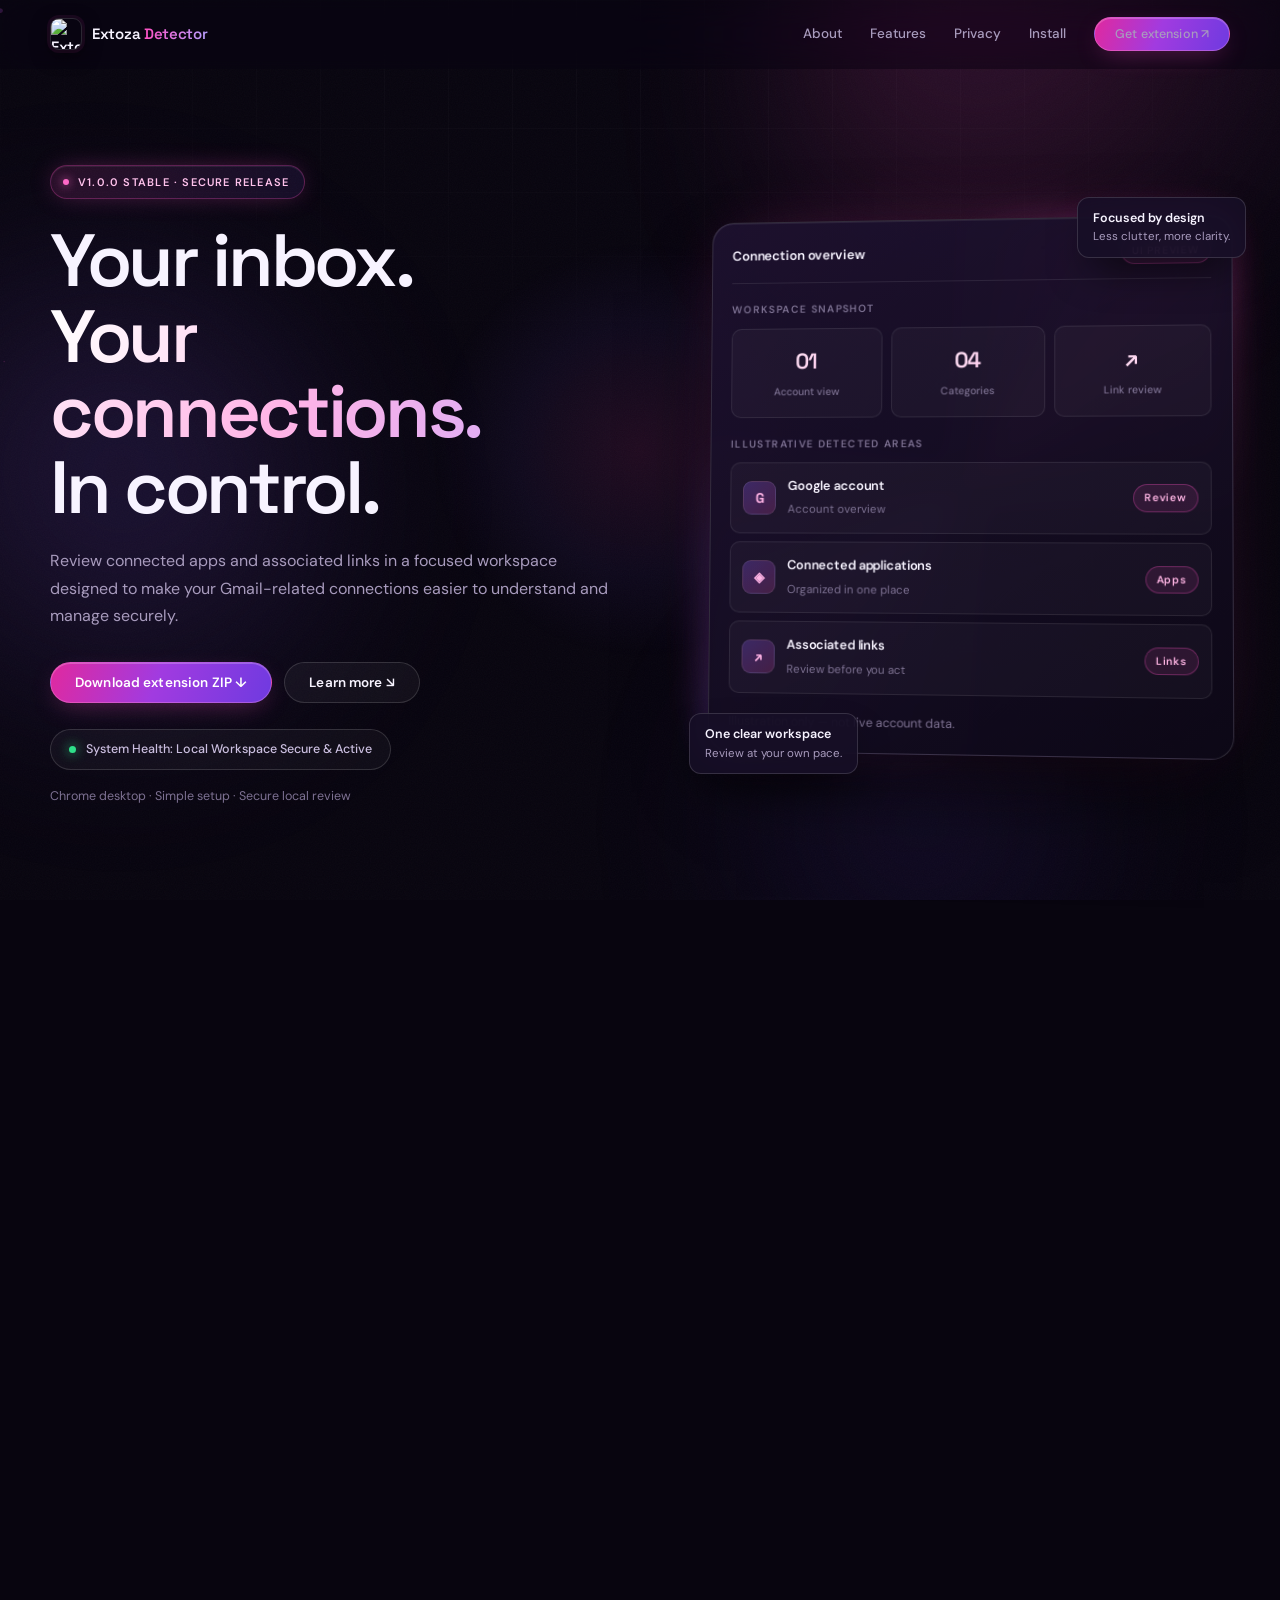
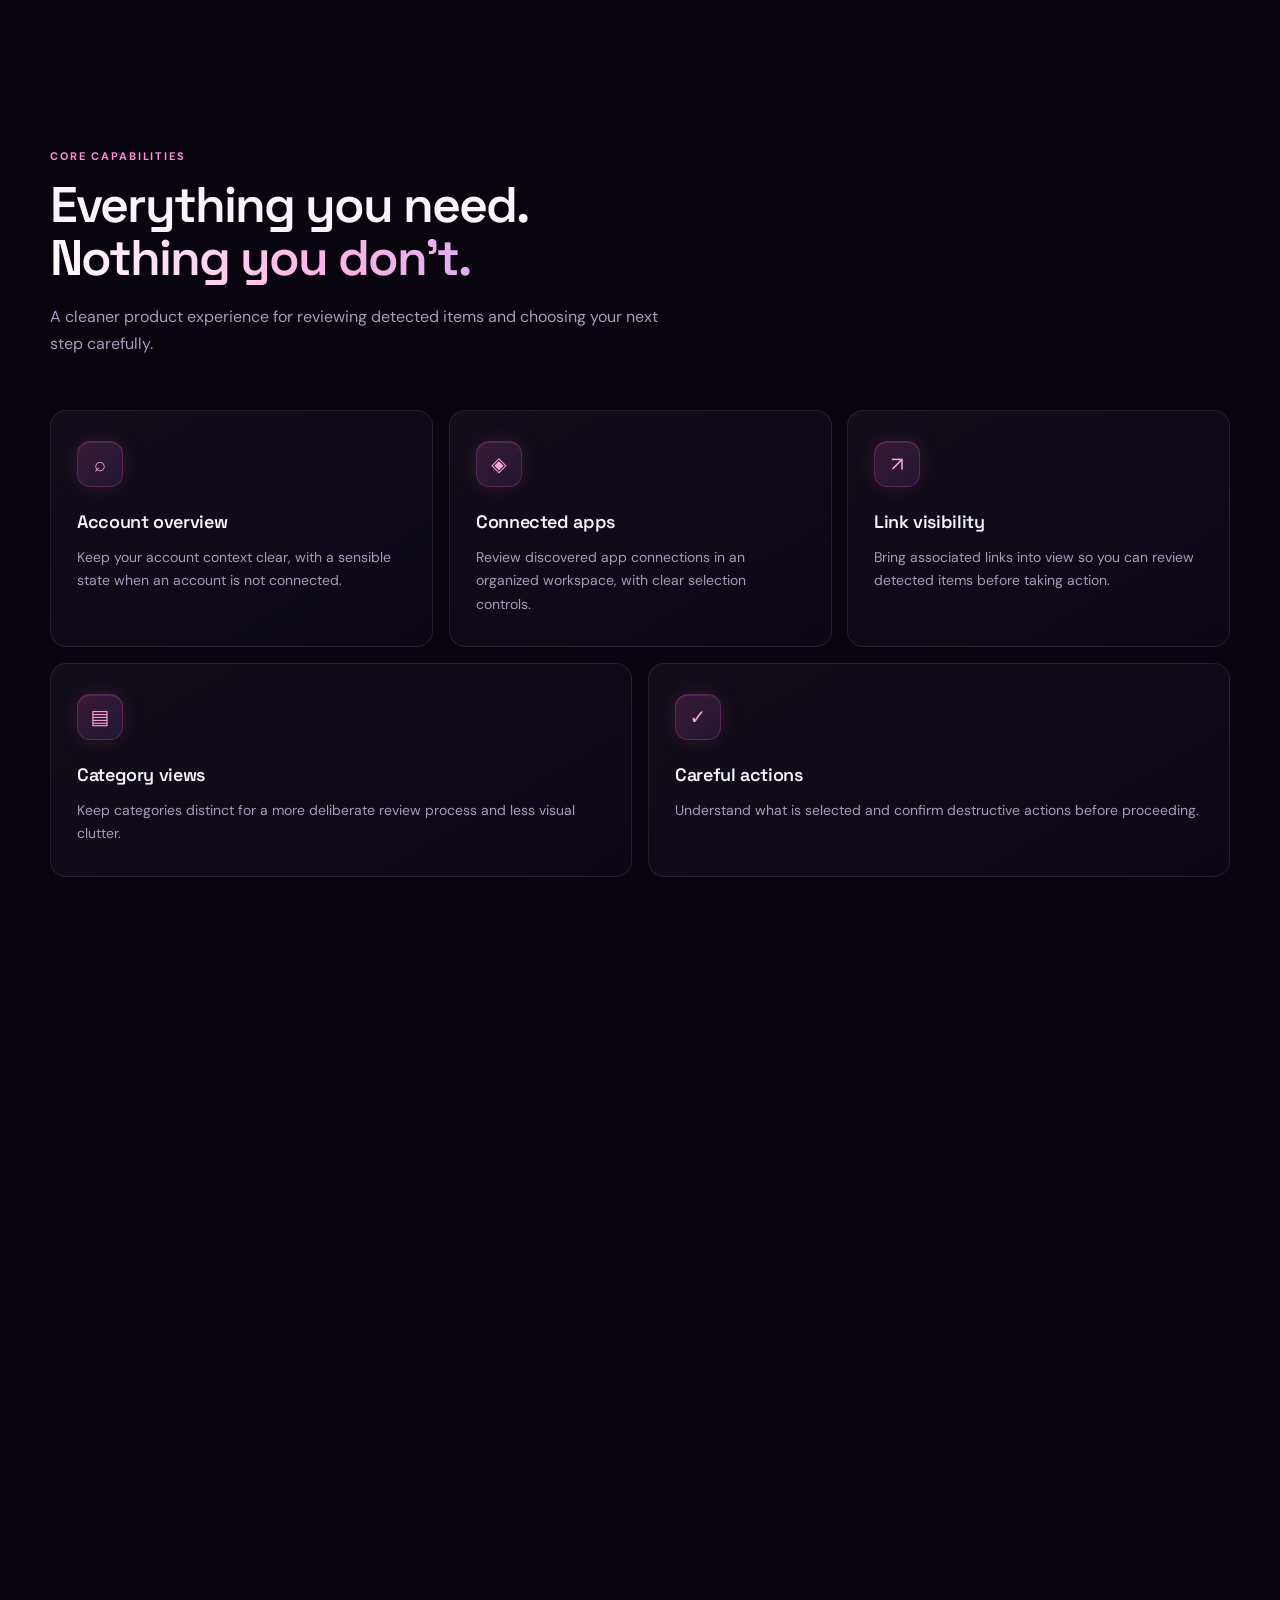
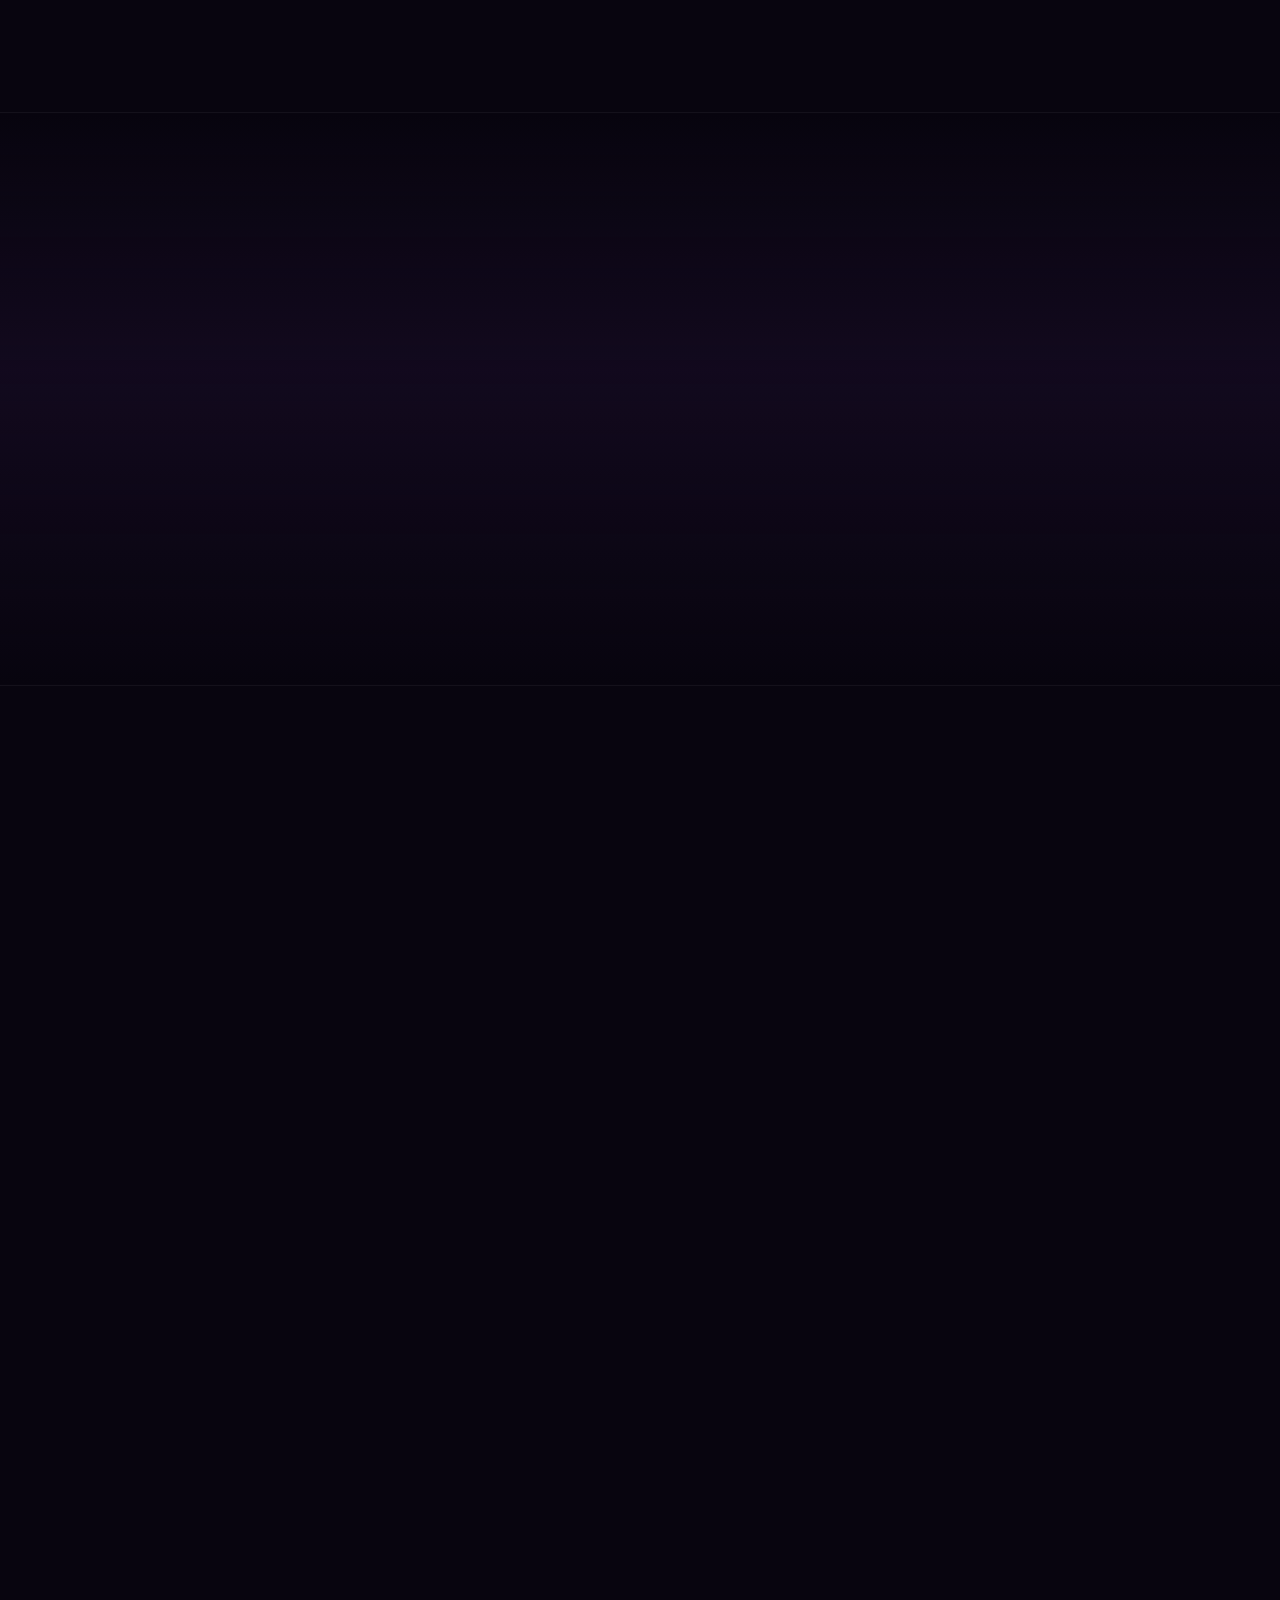
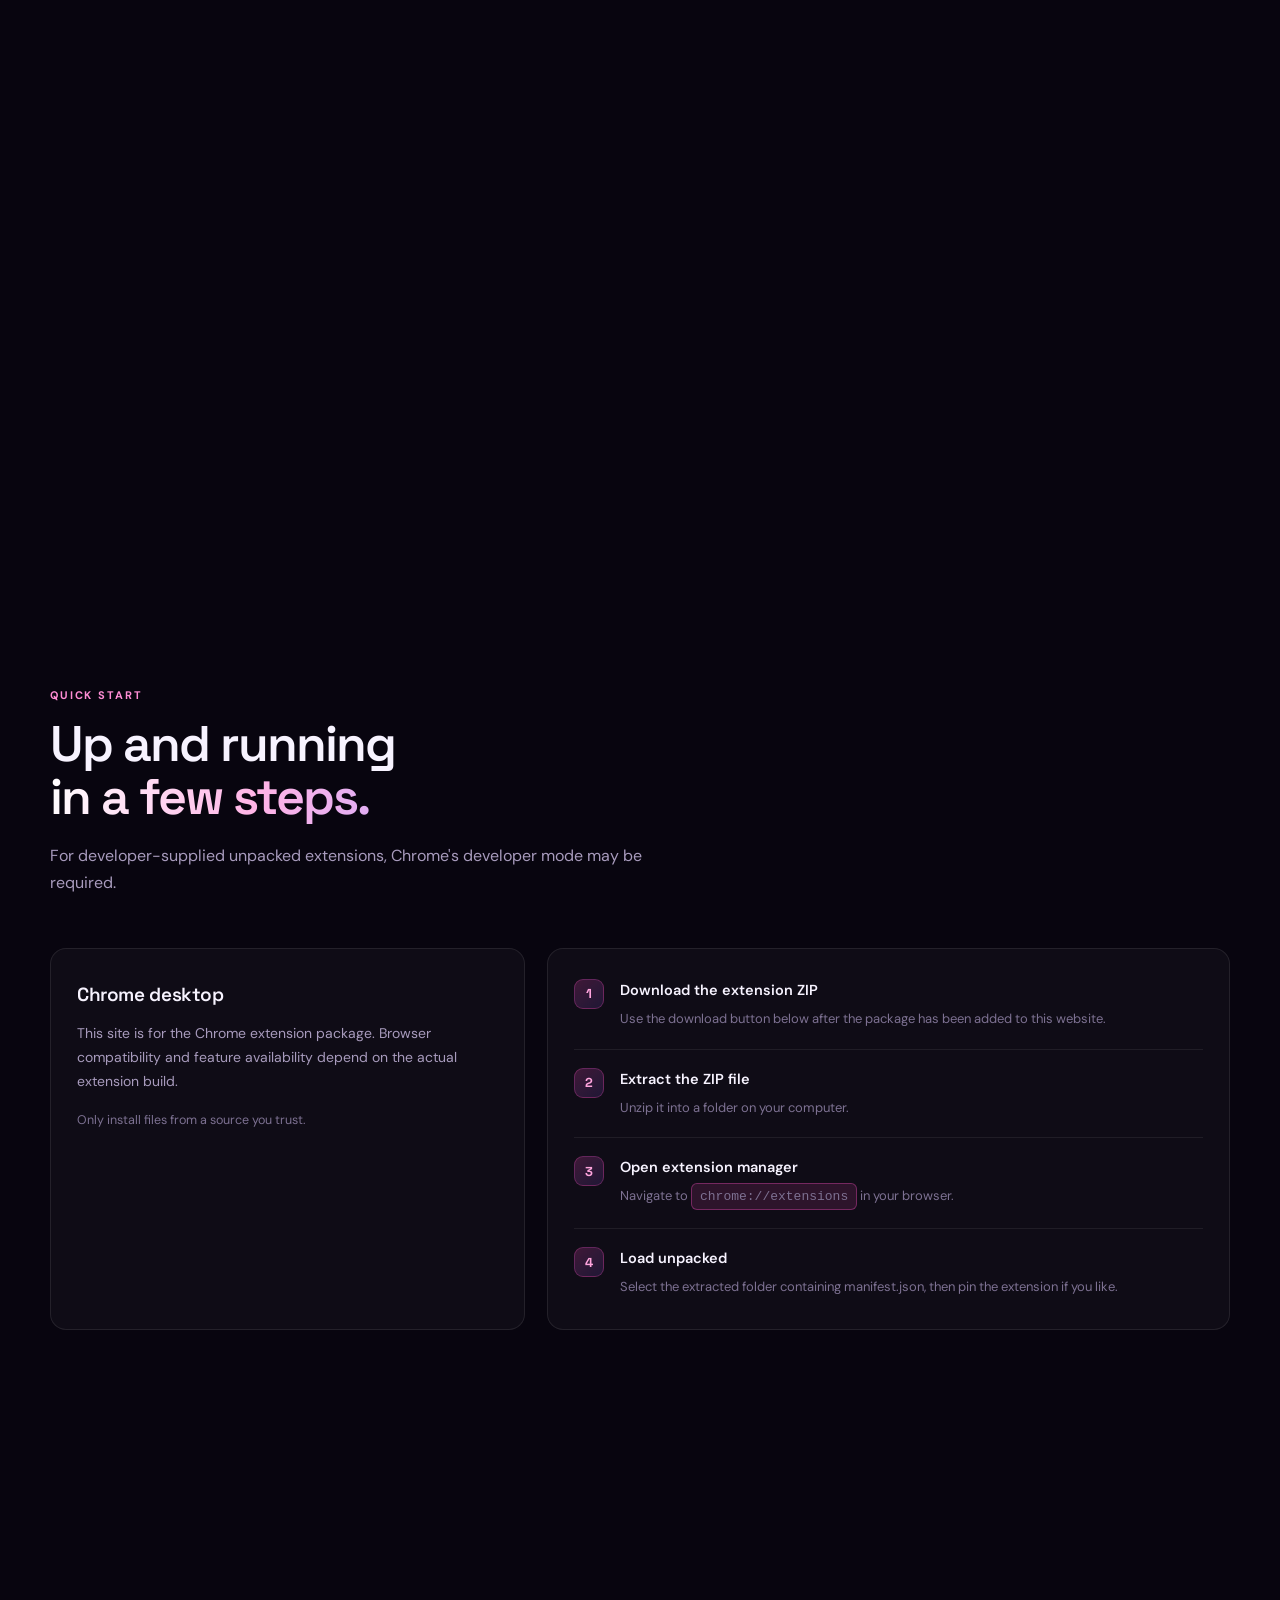
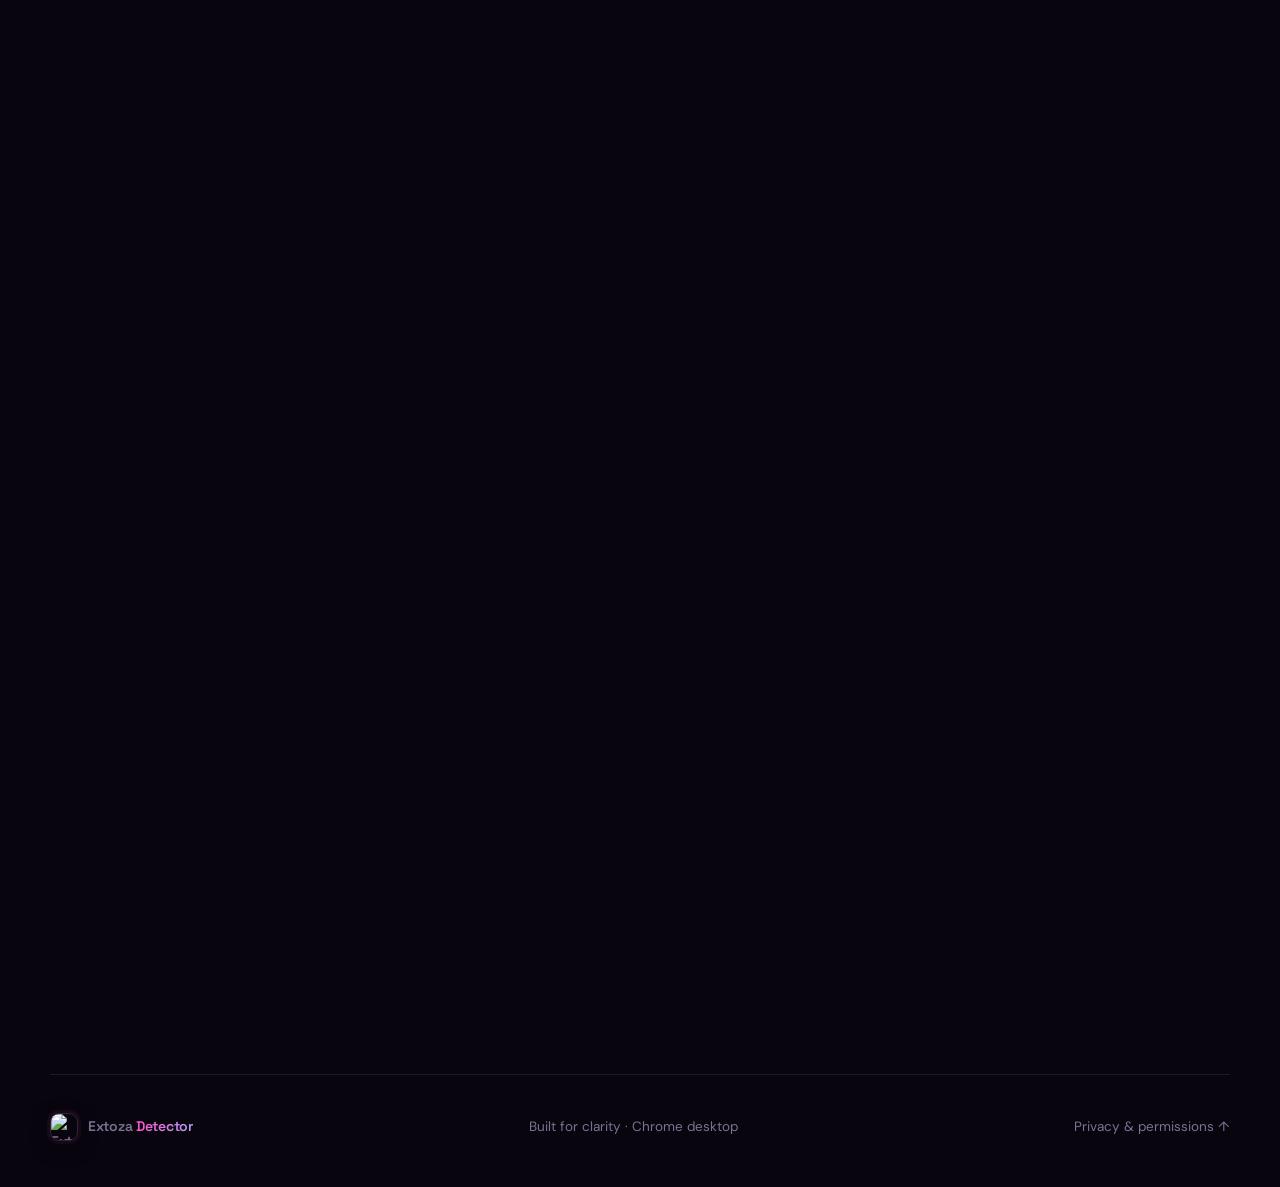
==== commit 63dbb702: "Update index.html" ====
--- a/index.html
+++ b/index.html
@@ -80,7 +80,6 @@
 }
 body.loaded #page-transition-overlay{opacity:0}
 
-/* Aurora blobs */
 .aurora{
   position:fixed;inset:0;z-index:0;pointer-events:none;overflow:hidden;
 }
@@ -119,7 +118,6 @@
   50%{transform:translate3d(-7%,-8%,0) scale(1.14)}
 }
 
-/* Fine grid */
 .grid-overlay{
   position:fixed;inset:0;z-index:0;pointer-events:none;
   background-image:
@@ -130,7 +128,6 @@
   -webkit-mask-image:radial-gradient(ellipse 90% 65% at 50% 0%,#000 0%,transparent 78%);
 }
 
-/* Grain */
 .grain{
   position:fixed;inset:0;z-index:2;pointer-events:none;opacity:.032;
   background-image:url("data:image/svg+xml,%3Csvg xmlns='http://www.w3.org/2000/svg' width='240' height='240'%3E%3Cfilter id='n'%3E%3CfeTurbulence type='fractalNoise' baseFrequency='.85' numOctaves='4' stitchTiles='stitch'/%3E%3C/filter%3E%3Crect width='100%25' height='100%25' filter='url(%23n)'/%3E%3C/svg%3E");
@@ -149,9 +146,6 @@
 }
 @media (hover:none),(max-width:860px){#cursor-glow{display:none}}
 
-/* ============================================================
-   SCROLL PROGRESS
-============================================================ */
 #scroll-progress{
   position:fixed;top:0;left:0;height:2px;width:0%;
   background:linear-gradient(90deg,var(--pink),var(--violet),var(--pink-soft));
@@ -159,18 +153,12 @@
   transition:width .1s linear;
 }
 
-/* ============================================================
-   LAYOUT
-============================================================ */
 .wrap{
   width:min(var(--max),calc(100% - 40px));
   margin-inline:auto;position:relative;z-index:3;
 }
 @media(max-width:600px){.wrap{width:calc(100% - 32px)}}
 
-/* ============================================================
-   REVEAL
-============================================================ */
 .reveal-up{
   opacity:0;transform:translateY(28px);
   transition:opacity .9s var(--ease),transform .9s var(--ease);
@@ -268,7 +256,6 @@
 }
 
 .btn.sm{padding:9px 18px;font-size:12.5px}
-
 .nav .btn{padding:10px 20px;font-size:12.5px}
 
 /* ============================================================
@@ -341,7 +328,6 @@
 
 .note{color:var(--muted-2);font-size:12.5px;margin-top:16px}
 
-/* ---- Demo panel ---- */
 .demo-wrap{position:relative;perspective:1400px}
 
 .demo{
@@ -365,7 +351,6 @@
     inset 0 1px 0 rgba(255,255,255,.1);
 }
 
-/* rotating conic halo */
 .demo-wrap::before{
   content:'';position:absolute;inset:-1px;border-radius:calc(var(--r-lg) + 2px);
   background:conic-gradient(from 0deg,transparent 0%,rgba(255,79,195,.65) 12%,transparent 26%,transparent 50%,rgba(139,92,246,.6) 64%,transparent 78%);
@@ -450,9 +435,6 @@
 }
 @media(max-width:959px){.float{display:none}}
 
-/* ============================================================
-   SECTIONS
-============================================================ */
 .section{padding:96px 0;position:relative;z-index:3}
 @media(max-width:700px){.section{padding:68px 0}}
 
@@ -468,12 +450,7 @@
 }
 .head p{color:var(--muted);font-size:16px;margin-top:18px;max-width:640px;line-height:1.7}
 
-/* ============================================================
-   FEATURE CARDS
-============================================================ */
-.features{
-  display:grid;grid-template-columns:1fr;gap:16px;
-}
+.features{display:grid;grid-template-columns:1fr;gap:16px}
 @media(min-width:640px){.features{grid-template-columns:repeat(2,1fr)}}
 @media(min-width:1000px){
   .features{grid-template-columns:repeat(6,1fr)}
@@ -489,7 +466,6 @@
   background:linear-gradient(150deg,rgba(255,255,255,.045),rgba(139,92,246,.028));
   transition:transform .45s var(--ease),border-color .45s,box-shadow .45s;
 }
-/* gradient border on hover */
 .feature::before{
   content:'';position:absolute;inset:0;border-radius:inherit;padding:1px;
   background:linear-gradient(140deg,rgba(255,79,195,.85),rgba(139,92,246,.5),rgba(255,79,195,.15));
@@ -497,7 +473,6 @@
   -webkit-mask-composite:xor;mask-composite:exclude;
   opacity:0;transition:opacity .45s;pointer-events:none;
 }
-/* cursor spotlight */
 .feature::after{
   content:'';position:absolute;inset:0;border-radius:inherit;
   background:radial-gradient(340px circle at var(--mx,50%) var(--my,50%),rgba(255,79,195,.12),transparent 62%);
@@ -526,9 +501,6 @@
 }
 .feature p{font-size:14px;color:var(--muted);line-height:1.68}
 
-/* ============================================================
-   COMPARISON TABLE
-============================================================ */
 .table-shell{
   border-radius:var(--r-md);overflow:hidden;
   border:1px solid var(--line);
@@ -563,9 +535,6 @@
 .comparison-table tbody tr:hover{background:rgba(255,255,255,.028)}
 .comparison-table tbody tr:last-child td{border-bottom:none}
 
-/* ============================================================
-   STEPS
-============================================================ */
 .how{
   background:linear-gradient(180deg,transparent,rgba(33,16,51,.42) 45%,transparent);
   border-top:1px solid rgba(255,255,255,.05);
@@ -603,9 +572,6 @@
 }
 .step p{font-size:14px;color:var(--muted);line-height:1.68}
 
-/* ============================================================
-   CODE PREVIEW
-============================================================ */
 .code-preview{
   position:relative;
   background:linear-gradient(160deg,#0c0716,#100a1c);
@@ -623,9 +589,6 @@
 .code-preview .string{color:#ffb3e6}
 .code-preview .pun{color:#6b6080}
 
-/* ============================================================
-   PRIVACY
-============================================================ */
 .privacy{
   display:grid;grid-template-columns:1fr;gap:44px;align-items:center;
   padding:clamp(30px,4.2vw,58px);border-radius:var(--r-xl);
@@ -677,9 +640,6 @@
 .privacyitem b{display:block;font-size:14px;font-weight:600;margin-bottom:3px}
 .privacyitem span{font-size:13px;color:var(--muted-2);line-height:1.6}
 
-/* ============================================================
-   INSTALL
-============================================================ */
 .install{display:grid;grid-template-columns:1fr;gap:20px}
 @media(min-width:960px){.install{grid-template-columns:.82fr 1.18fr;gap:22px}}
 
@@ -732,9 +692,6 @@
 }
 .copy-badge.copied .copy-tooltip{opacity:1;transform:translateX(-50%) translateY(0)}
 
-/* ============================================================
-   FAQ
-============================================================ */
 .faq-wrap{max-width:820px;margin-inline:auto}
 .faq-search-box{
   width:100%;padding:15px 20px;margin-bottom:22px;
@@ -792,9 +749,6 @@
   to{opacity:1;transform:none}
 }
 
-/* ============================================================
-   CTA
-============================================================ */
 .cta{
   position:relative;overflow:hidden;text-align:center;
   padding:clamp(48px,7vw,86px) clamp(24px,5vw,60px);
@@ -828,9 +782,6 @@
 }
 .cta .note{margin-top:20px}
 
-/* ============================================================
-   FOOTER
-============================================================ */
 .footer{
   display:flex;flex-direction:column;gap:20px;align-items:center;text-align:center;
   padding:38px 0 46px;margin-top:60px;
@@ -845,9 +796,6 @@
 .footer a:not(.brand){transition:color .3s}
 .footer a:not(.brand):hover{color:#ffb3e6}
 
-/* ============================================================
-   BACK TO TOP
-============================================================ */
 #to-top{
   position:fixed;right:22px;bottom:22px;z-index:200;
   width:46px;height:46px;border-radius:50%;
@@ -867,9 +815,6 @@
   transform:translateY(-3px);
 }
 
-/* ============================================================
-   MODAL
-============================================================ */
 #thankyou-modal{
   position:fixed;inset:0;z-index:999999;
   display:flex;align-items:center;justify-content:center;padding:24px;
@@ -933,9 +878,6 @@
 .modal-close-btn:hover{transform:translateY(-2px);filter:brightness(1.1)}
 .modal-close-btn:active{transform:scale(.97)}
 
-/* ============================================================
-   DOWNLOAD BTN PULSE
-============================================================ */
 .download-btn:active{transform:scale(.97)}
 .download-btn.clicked{animation:neonPulse 1.4s ease-in-out infinite alternate}
 @keyframes neonPulse{
@@ -943,9 +885,6 @@
   100%{box-shadow:0 0 30px var(--glow-pink),0 0 62px var(--glow-violet);border-color:#ffb3e6}
 }
 
-/* ============================================================
-   RESPONSIVE TWEAKS
-============================================================ */
 @media(max-width:900px){
   .links a:not(.btn){display:none}
   .links{gap:0}
@@ -958,7 +897,7 @@
   .hero{padding:52px 0 64px;gap:44px}
   .hero > div:first-child p{font-size:15px}
   .actions{gap:10px}
-  .btn{width:100%;padding:14px 20px}
+  .btn{padding:14px 20px}
   .actions .btn{width:100%}
   .stat b{font-size:19px}
   .feature{padding:26px 22px}
@@ -967,9 +906,6 @@
   .footer{padding:32px 0 40px}
 }
 
-/* ============================================================
-   REDUCED MOTION
-============================================================ */
 @media(prefers-reduced-motion:reduce){
   *,*::before,*::after{
     animation-duration:.001ms !important;
@@ -1034,7 +970,7 @@
     <p>Review connected apps and associated links in a focused workspace designed to make your Gmail-related connections easier to understand and manage securely.</p>
 
     <div class="actions">
-      <a class="btn download-btn anim-link" href="https://raw.githubusercontent.com/mbabar07/gmail-app-link-detector/main/Gmail-App-Link-Detector-1.0.0-upload.zip" download>Download extension ZIP ↓</a>
+      <a class="btn download-btn anim-link" href="https://raw.githubusercontent.com/mbabar07/gmail-app-link-detector/main/downloads/gmail_app_detector/Gmail-App-Link-Detector-1.0.0-upload.zip" download>Download extension ZIP ↓</a>
       <a class="btn ghost anim-link" href="#about">Learn more ↘</a>
     </div>
 
@@ -1346,8 +1282,8 @@
     <div class="kicker">Ready when you are</div>
     <h2>A more considered way to review <span class="grad">your connections.</span></h2>
     <p>Download the Chrome extension package from this site. Only install it after checking the package and its permissions.</p>
-    <a class="btn download-btn" href="https://raw.githubusercontent.com/mbabar07/gmail-app-link-detector/main/Gmail-App-Link-Detector-1.0.0-upload.zip" download>Download extension ZIP ↓</a>
-    <div class="note">Make sure the ZIP file is uploaded directly to the root of your repository.</div>
+    <a class="btn download-btn" href="https://raw.githubusercontent.com/mbabar07/gmail-app-link-detector/main/downloads/gmail_app_detector/Gmail-App-Link-Detector-1.0.0-upload.zip" download>Download extension ZIP ↓</a>
+    <div class="note">File is served securely from our GitHub repository.</div>
   </div>
 </section>
 
@@ -1546,13 +1482,26 @@
 document.querySelectorAll('.reveal-up').forEach(el => observer.observe(el));
 
 /* ============================================================
-   DOWNLOAD → MODAL
+   DOWNLOAD → MODAL + 404 CHECK
 ============================================================ */
 const thankyouModal = document.getElementById('thankyou-modal');
 let modalTimer = null;
 
 document.querySelectorAll('.download-btn').forEach(btn => {
-  btn.addEventListener('click', function(){
+  btn.addEventListener('click', function(e){
+    const url = this.getAttribute('href');
+
+    // Background HEAD check for missing file
+    fetch(url, { method: 'HEAD' })
+      .then(res => {
+        if(!res.ok){
+          console.warn('⚠️ Download file not found:', url, '— Status:', res.status);
+        } else {
+          console.log('✅ File ready:', url);
+        }
+      })
+      .catch(() => {});
+
     this.classList.add('clicked');
     clearTimeout(modalTimer);
     modalTimer = setTimeout(() => thankyouModal.classList.add('show'), 420);
@@ -1578,7 +1527,7 @@
     const href = this.getAttribute('href');
     if(!href) return;
 
-    // Let real downloads / external files behave natively
+    // Download / external file — let it pass through
     if(this.hasAttribute('download') || /\.(zip|crx|exe|dmg)$/i.test(href)) return;
 
     if(href.startsWith('#')){
@@ -1589,7 +1538,6 @@
       return;
     }
 
-    // External link with soft transition
     if(!href.startsWith('javascript')){
       e.preventDefault();
       document.body.classList.remove('loaded');
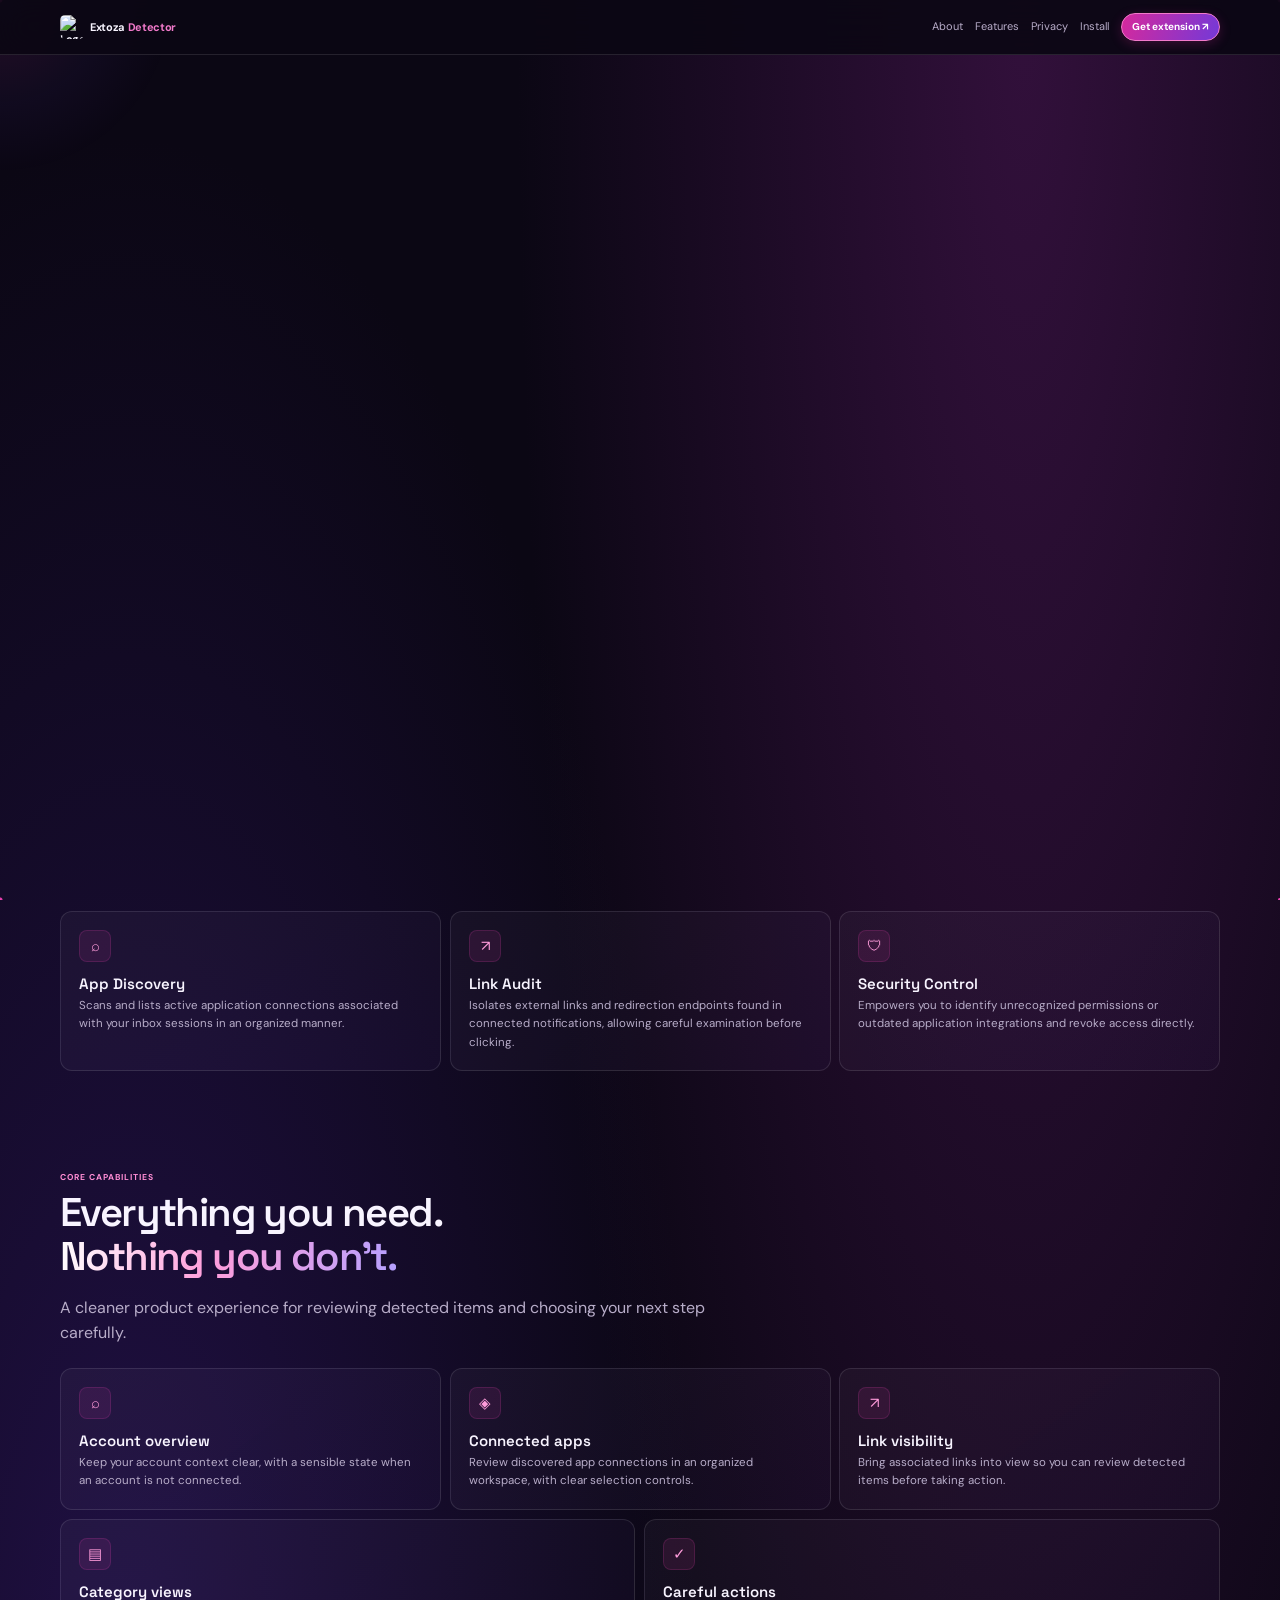
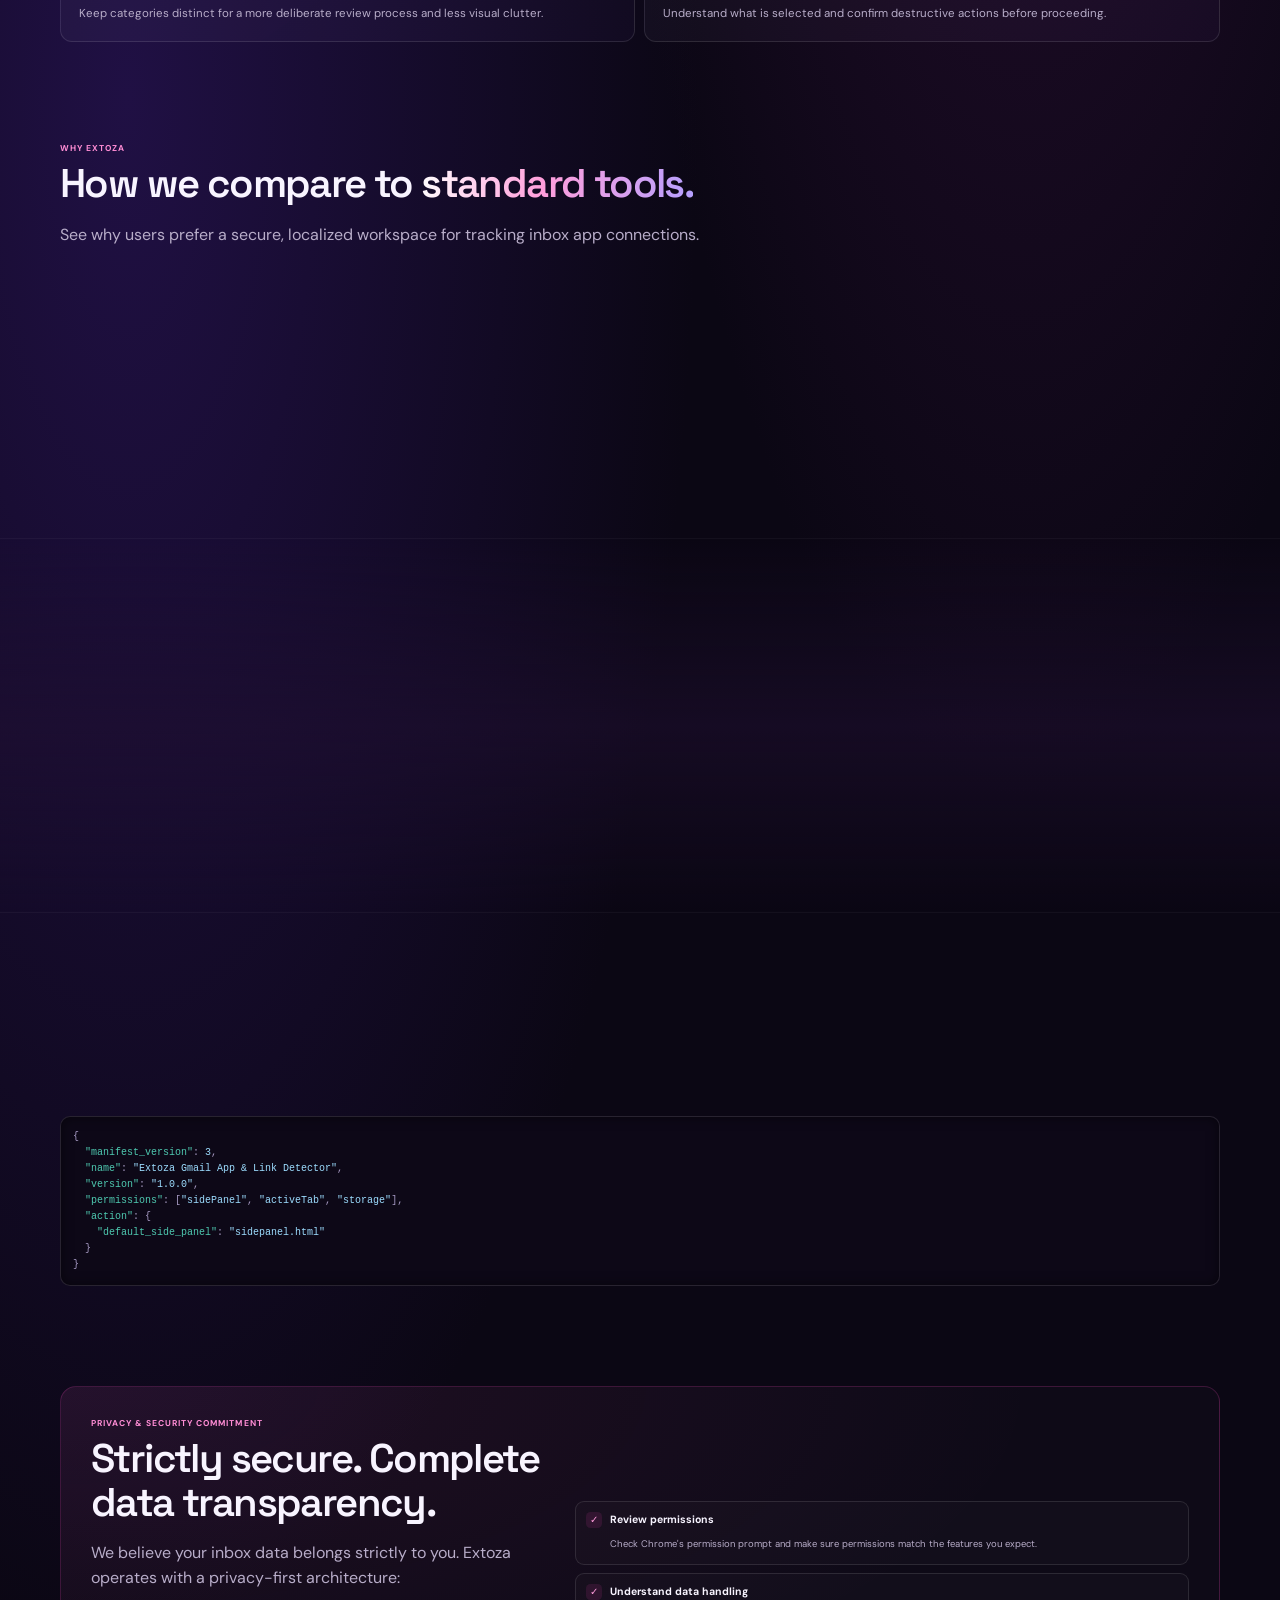
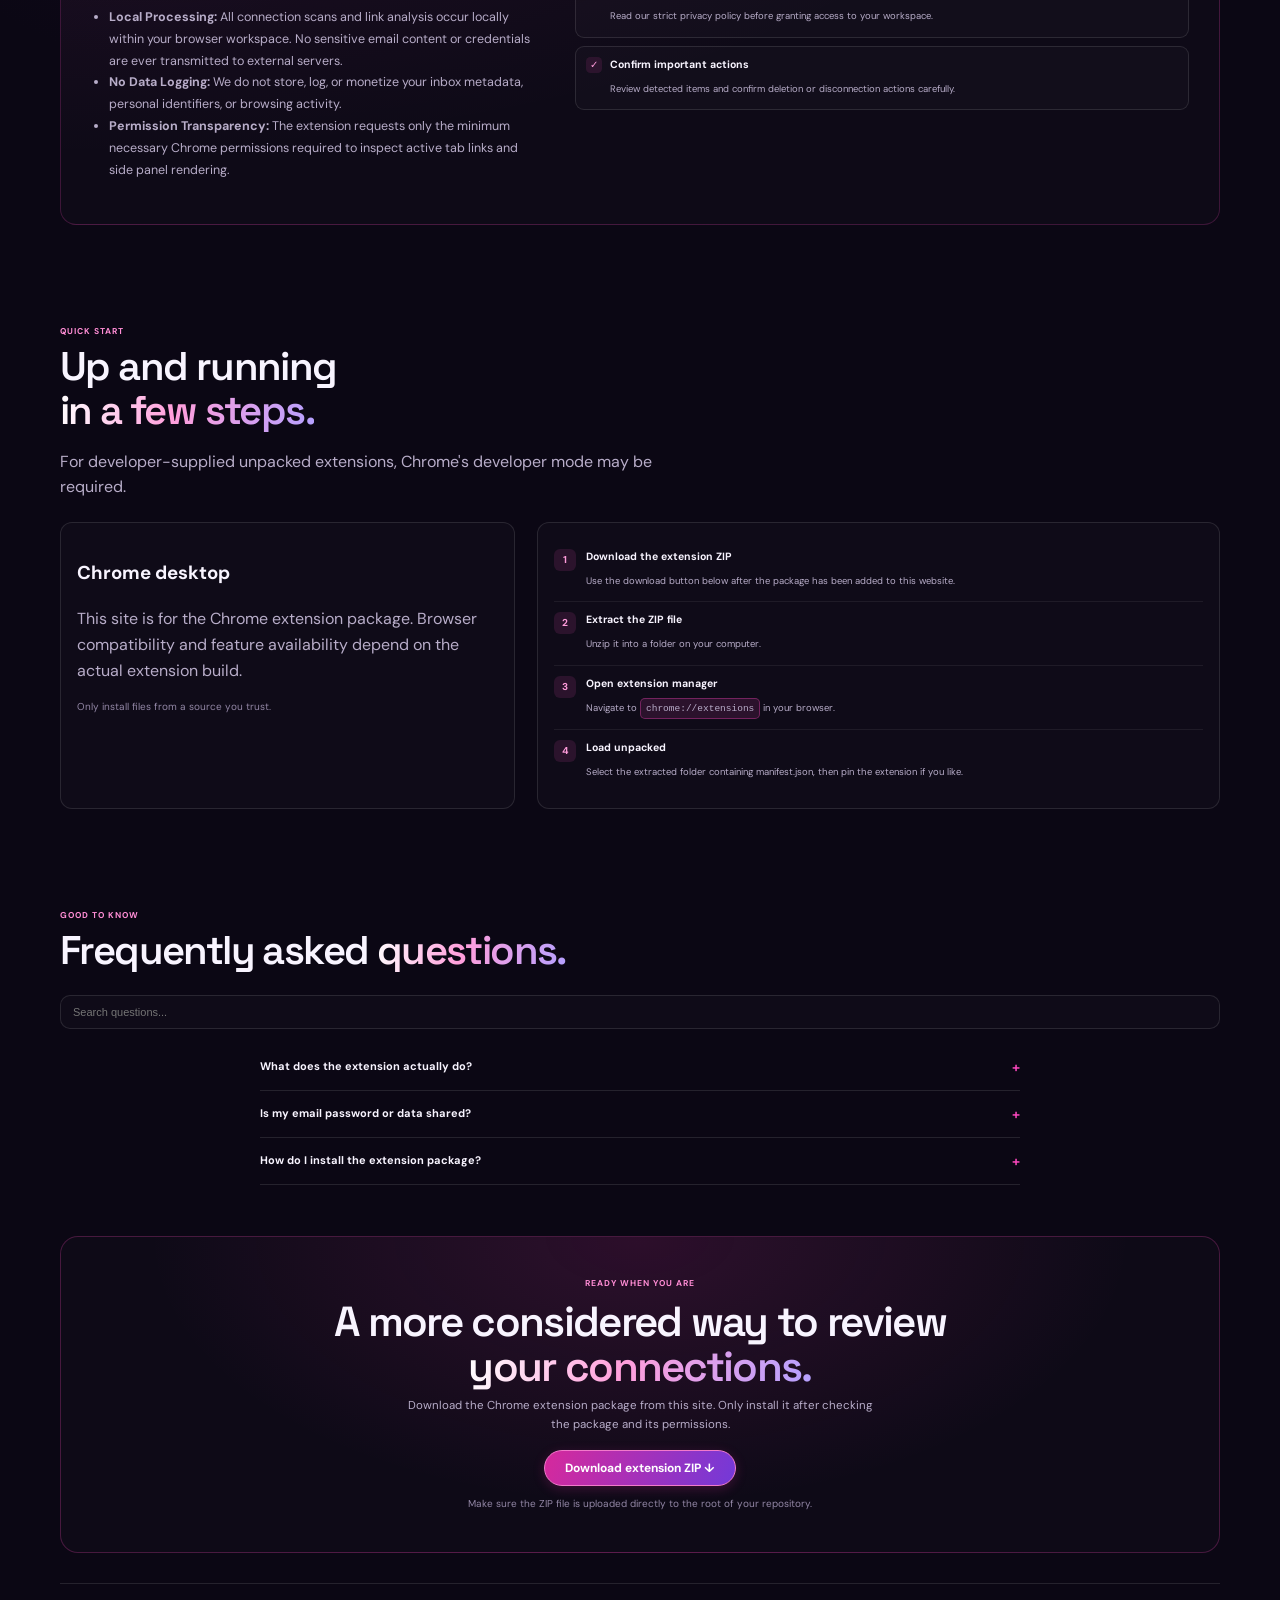
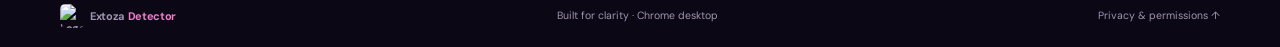
==== commit 21a058e2: "Update index.html" ====
--- a/index.html
+++ b/index.html
@@ -2,1550 +2,658 @@
 <html lang="en">
 <head>
 <meta charset="utf-8">
-<meta name="viewport" content="width=device-width, initial-scale=1, maximum-scale=5">
-<meta name="theme-color" content="#08050f">
-<meta name="color-scheme" content="dark">
+<meta name="viewport" content="width=device-width, initial-scale=1, maximum-scale=1, user-scalable=no">
+<meta name="theme-color" content="#0b0714">
 <meta name="description" content="Extoza Gmail App & Link Detector — a clearer way to review Gmail-related app connections and links securely.">
 <title>Extoza Gmail App & Link Detector — Your inbox, more in control</title>
 <link rel="icon" href="https://raw.githubusercontent.com/mbabar07/gmail-app-link-detector/main/assets/logo.png" type="image/png">
 <link rel="preconnect" href="https://fonts.googleapis.com">
 <link rel="preconnect" href="https://fonts.gstatic.com" crossorigin>
-<link href="https://fonts.googleapis.com/css2?family=DM+Sans:opsz,wght@9..40,400;9..40,500;9..40,600;9..40,700&family=Space+Grotesk:wght@400;500;600;700&display=swap" rel="stylesheet">
+<link href="https://fonts.googleapis.com/css2?family=DM+Sans:wght@400;500;600;700&family=Space+Grotesk:wght@400;500;600;700&display=swap" rel="stylesheet">
 <style>
-/* ============================================================
-   TOKENS
-============================================================ */
-:root{
-  --bg:#08050f;
-  --bg-2:#0d0817;
-  --surface:#120c1e;
-  --surface-2:#170f26;
-  --text:#f7f3ff;
-  --muted:#a89bbd;
-  --muted-2:#7d7192;
-  --pink:#ff4fc3;
-  --pink-soft:#ff9edb;
-  --violet:#8b5cf6;
-  --violet-soft:#b5a0ff;
-  --line:rgba(255,255,255,.085);
-  --line-2:rgba(255,255,255,.14);
-  --glow-pink:rgba(255,79,195,.35);
-  --glow-violet:rgba(139,92,246,.35);
-  --max:1180px;
-  --r-sm:10px;
-  --r-md:16px;
-  --r-lg:22px;
-  --r-xl:28px;
-  --ease:cubic-bezier(.16,1,.3,1);
-  --nav-h:68px;
-}
-
-*{box-sizing:border-box;margin:0;padding:0}
-
-html{
-  scroll-behavior:smooth;
-  scroll-padding-top:calc(var(--nav-h) + 18px);
-  -webkit-text-size-adjust:100%;
-}
-
-body{
-  background:var(--bg);
-  color:var(--text);
-  font-family:"DM Sans",system-ui,-apple-system,sans-serif;
-  font-size:15px;
-  line-height:1.65;
-  overflow-x:hidden;
-  position:relative;
-  opacity:0;
-  transition:opacity .9s var(--ease);
-  -webkit-font-smoothing:antialiased;
-  -moz-osx-font-smoothing:grayscale;
-  min-height:100vh;
-}
-body.loaded{opacity:1}
-
-::selection{background:rgba(255,79,195,.32);color:#fff}
+:root{--bg:#0b0714;--panel:#151021;--panel2:#1b1229;--text:#f8f4ff;--muted:#b8adc9;--pink:#f044b5;--violet:#8b5cf6;--line:rgba(255,255,255,.11);--max:1160px}
+*{box-sizing:border-box}
+
+html {
+  scroll-behavior: smooth;
+  scroll-padding-top: 75px;
+}
+body {
+  margin: 0;
+  background: var(--bg);
+  color: var(--text);
+  font-family: "DM Sans", sans-serif;
+  line-height: 1.6;
+  overflow-x: hidden;
+  position: relative;
+  opacity: 0;
+  transition: opacity 0.8s cubic-bezier(0.4, 0, 0.2, 1);
+  -webkit-font-smoothing: antialiased;
+  width: 100%;
+}
+body.loaded { opacity: 1; }
+
+#page-transition-overlay {
+  position: fixed;
+  top: 0; left: 0; width: 100%; height: 100%;
+  background: #0b0714;
+  z-index: 99999;
+  pointer-events: none;
+  opacity: 1;
+  transition: opacity 0.8s cubic-bezier(0.4, 0, 0.2, 1);
+}
+body.loaded #page-transition-overlay { opacity: 0; }
+
+#particles-canvas {
+  position: fixed;
+  top: 0; left: 0; width: 100%; height: 100%;
+  pointer-events: none;
+  z-index: 1;
+}
+
+.reveal-up {
+  opacity: 0;
+  transform: translateY(25px);
+  transition: opacity 0.8s cubic-bezier(0.16, 1, 0.3, 1), transform 0.8s cubic-bezier(0.16, 1, 0.3, 1);
+  will-change: opacity, transform;
+}
+.reveal-up.active {
+  opacity: 1;
+  transform: translateY(0);
+}
+
+#cursor-glow {
+  position: fixed;
+  width: 350px;
+  height: 350px;
+  background: radial-gradient(circle, rgba(240, 68, 181, 0.12) 0%, rgba(139, 92, 246, 0.05) 40%, transparent 70%);
+  border-radius: 50%;
+  pointer-events: none;
+  transform: translate(-50%, -50%);
+  transition: width 0.3s, height 0.3s;
+  z-index: 2;
+}
+
+body::before {
+  content: '';
+  position: absolute;
+  top: 0; left: 0; width: 100%; height: 100%;
+  background: radial-gradient(ellipse at 80% 0%,#32103b 0,transparent 35%), radial-gradient(ellipse at 10% 35%,#201044 0,transparent 35%);
+  z-index: 0;
+  pointer-events: none;
+}
 
 a{color:inherit;text-decoration:none}
-img{max-width:100%;display:block}
-button{font-family:inherit}
-
-/* ============================================================
-   BACKDROP LAYERS
-============================================================ */
-#page-transition-overlay{
-  position:fixed;inset:0;background:var(--bg);
-  z-index:99999;pointer-events:none;opacity:1;
-  transition:opacity .9s var(--ease);
-}
-body.loaded #page-transition-overlay{opacity:0}
-
-.aurora{
-  position:fixed;inset:0;z-index:0;pointer-events:none;overflow:hidden;
-}
-.aurora span{
-  position:absolute;border-radius:50%;filter:blur(90px);opacity:.5;
-  will-change:transform;
-}
-.aurora .a1{
-  width:52vw;height:52vw;max-width:760px;max-height:760px;
-  top:-18vw;right:-12vw;
-  background:radial-gradient(circle at 30% 30%,rgba(255,79,195,.42),transparent 62%);
-  animation:drift1 22s ease-in-out infinite;
-}
-.aurora .a2{
-  width:46vw;height:46vw;max-width:680px;max-height:680px;
-  top:26%;left:-18vw;
-  background:radial-gradient(circle at 60% 40%,rgba(139,92,246,.42),transparent 62%);
-  animation:drift2 26s ease-in-out infinite;
-}
-.aurora .a3{
-  width:40vw;height:40vw;max-width:600px;max-height:600px;
-  bottom:-14vw;right:8vw;
-  background:radial-gradient(circle at 50% 50%,rgba(94,63,214,.34),transparent 65%);
-  animation:drift3 30s ease-in-out infinite;
-}
-@keyframes drift1{
-  0%,100%{transform:translate3d(0,0,0) scale(1)}
-  50%{transform:translate3d(-6%,7%,0) scale(1.12)}
-}
-@keyframes drift2{
-  0%,100%{transform:translate3d(0,0,0) scale(1)}
-  50%{transform:translate3d(9%,-6%,0) scale(1.08)}
-}
-@keyframes drift3{
-  0%,100%{transform:translate3d(0,0,0) scale(1)}
-  50%{transform:translate3d(-7%,-8%,0) scale(1.14)}
-}
-
-.grid-overlay{
-  position:fixed;inset:0;z-index:0;pointer-events:none;
-  background-image:
-    linear-gradient(rgba(255,255,255,.028) 1px,transparent 1px),
-    linear-gradient(90deg,rgba(255,255,255,.028) 1px,transparent 1px);
-  background-size:64px 64px;
-  mask-image:radial-gradient(ellipse 90% 65% at 50% 0%,#000 0%,transparent 78%);
-  -webkit-mask-image:radial-gradient(ellipse 90% 65% at 50% 0%,#000 0%,transparent 78%);
-}
-
-.grain{
-  position:fixed;inset:0;z-index:2;pointer-events:none;opacity:.032;
-  background-image:url("data:image/svg+xml,%3Csvg xmlns='http://www.w3.org/2000/svg' width='240' height='240'%3E%3Cfilter id='n'%3E%3CfeTurbulence type='fractalNoise' baseFrequency='.85' numOctaves='4' stitchTiles='stitch'/%3E%3C/filter%3E%3Crect width='100%25' height='100%25' filter='url(%23n)'/%3E%3C/svg%3E");
-}
-
-#particles-canvas{
-  position:fixed;inset:0;width:100%;height:100%;
-  pointer-events:none;z-index:1;opacity:.75;
-}
-
-#cursor-glow{
-  position:fixed;width:420px;height:420px;border-radius:50%;
-  background:radial-gradient(circle,rgba(255,79,195,.10) 0%,rgba(139,92,246,.06) 42%,transparent 70%);
-  pointer-events:none;transform:translate(-50%,-50%);
-  z-index:1;transition:opacity .4s;
-}
-@media (hover:none),(max-width:860px){#cursor-glow{display:none}}
-
-#scroll-progress{
-  position:fixed;top:0;left:0;height:2px;width:0%;
-  background:linear-gradient(90deg,var(--pink),var(--violet),var(--pink-soft));
-  z-index:9999;box-shadow:0 0 14px var(--glow-pink);
-  transition:width .1s linear;
-}
-
-.wrap{
-  width:min(var(--max),calc(100% - 40px));
-  margin-inline:auto;position:relative;z-index:3;
-}
-@media(max-width:600px){.wrap{width:calc(100% - 32px)}}
-
-.reveal-up{
-  opacity:0;transform:translateY(28px);
-  transition:opacity .9s var(--ease),transform .9s var(--ease);
-  will-change:opacity,transform;
-}
-.reveal-up.active{opacity:1;transform:none}
-
-/* ============================================================
-   NAVBAR
-============================================================ */
-.nav{
-  position:sticky;top:0;z-index:100;
-  border-bottom:1px solid transparent;
-  background:rgba(8,5,15,.55);
-  backdrop-filter:blur(18px) saturate(160%);
-  -webkit-backdrop-filter:blur(18px) saturate(160%);
-  transition:border-color .4s,background .4s;
-}
-.nav.scrolled{
-  border-bottom-color:var(--line);
-  background:rgba(8,5,15,.82);
-}
-.navin{
-  height:var(--nav-h);
-  display:flex;align-items:center;justify-content:space-between;gap:16px;
-}
-.brand{
-  display:flex;align-items:center;gap:10px;
-  font-family:"Space Grotesk",sans-serif;
-  font-weight:600;font-size:15px;letter-spacing:-.02em;
-  transition:opacity .3s;
-}
-.brand:hover{opacity:.85}
-.brand img{
-  width:32px;height:32px;border-radius:9px;object-fit:cover;
-  border:1px solid var(--line-2);
-  box-shadow:0 0 0 3px rgba(255,79,195,.07),0 6px 18px rgba(0,0,0,.5);
-}
-.brand .accent{
-  background:linear-gradient(100deg,var(--pink),var(--violet-soft));
-  -webkit-background-clip:text;background-clip:text;color:transparent;
-}
-
-.links{display:flex;align-items:center;gap:28px}
-.links a{
-  font-size:13.5px;color:var(--muted);font-weight:500;
-  transition:color .25s;position:relative;
-}
-.links a:not(.btn)::after{
-  content:'';position:absolute;left:0;bottom:-6px;height:1px;width:0;
-  background:linear-gradient(90deg,var(--pink),var(--violet));
-  transition:width .35s var(--ease);
-}
-.links a:not(.btn):hover{color:var(--text)}
-.links a:not(.btn):hover::after{width:100%}
-
-/* ============================================================
-   BUTTONS
-============================================================ */
+.wrap{width:min(var(--max),calc(100% - 24px));margin:auto;position:relative;z-index:3}
+
+/* Ultra-Compact & Scaled Navbar */
+.nav{position:sticky;top:0;z-index:100;border-bottom:1px solid var(--line);background:rgba(11,7,20,.92);backdrop-filter:blur(16px)}
+.navin{height:54px;display:flex;align-items:center;justify-content:space-between;gap:6px}
+.brand{display:flex;align-items:center;gap:6px;font-weight:700;font-size:11px;letter-spacing:-.03em;min-width:0;flex-shrink:1}
+.brand:hover{transform:scale(1.01)}
+.brand img{width:24px;height:24px;border-radius:5px;object-fit:cover;flex-shrink:0}
+.brand span { white-space: nowrap; overflow: hidden; text-overflow: ellipsis; line-height: 1.1; }
+.brand span span{color:#f27acb}
+
+.links{display:flex;align-items:center;gap:12px;color:var(--muted);font-size:11px;flex-shrink:0}
+.links a:hover{color:white}
+
 .btn{
-  position:relative;overflow:hidden;
-  display:inline-flex;align-items:center;justify-content:center;gap:8px;
-  padding:13px 24px;border-radius:999px;
-  font-weight:600;font-size:13.5px;line-height:1;letter-spacing:.01em;
-  color:#fff;border:1px solid rgba(255,158,219,.32);
-  background:linear-gradient(110deg,#e0299f 0%,#a13be0 48%,#6f3ae0 100%);
-  box-shadow:0 8px 26px -8px var(--glow-pink),inset 0 1px 0 rgba(255,255,255,.22);
-  transition:transform .3s var(--ease),box-shadow .3s var(--ease),filter .3s;
-  cursor:pointer;white-space:nowrap;
-}
-.btn::after{
-  content:'';position:absolute;inset:0;
-  background:linear-gradient(105deg,transparent 30%,rgba(255,255,255,.42) 50%,transparent 70%);
-  transform:translateX(-130%);
-  transition:transform .8s var(--ease);
-}
-.btn:hover::after{transform:translateX(130%)}
-.btn:hover{
-  transform:translateY(-2px);
-  box-shadow:0 16px 40px -10px var(--glow-pink),inset 0 1px 0 rgba(255,255,255,.3);
-  filter:brightness(1.06);
-}
-.btn:active{transform:translateY(0) scale(.985)}
-
-.btn.ghost{
-  background:rgba(255,255,255,.045);
-  border-color:var(--line-2);
-  box-shadow:none;color:var(--text);
-  backdrop-filter:blur(8px);
-}
-.btn.ghost:hover{
-  background:rgba(255,255,255,.09);
-  border-color:rgba(255,79,195,.45);
-  box-shadow:0 10px 30px -12px var(--glow-pink);
-}
-
-.btn.sm{padding:9px 18px;font-size:12.5px}
-.nav .btn{padding:10px 20px;font-size:12.5px}
-
-/* ============================================================
-   HERO
-============================================================ */
-.hero{
-  display:grid;grid-template-columns:1fr;align-items:center;
-  gap:56px;padding:72px 0 88px;position:relative;
-}
-@media(min-width:960px){
-  .hero{grid-template-columns:1.06fr .94fr;gap:64px;padding:96px 0 118px}
-}
-
-.tag{
-  display:inline-flex;align-items:center;gap:9px;
-  padding:7px 15px 7px 12px;border-radius:999px;
-  border:1px solid rgba(255,79,195,.28);
-  background:linear-gradient(100deg,rgba(255,79,195,.13),rgba(139,92,246,.10));
-  color:#ffc2ec;font-size:11px;font-weight:600;
-  letter-spacing:.11em;text-transform:uppercase;
-  backdrop-filter:blur(8px);
-  box-shadow:0 0 26px -6px var(--glow-pink),inset 0 1px 0 rgba(255,255,255,.07);
-}
-.tag i{
-  width:6px;height:6px;border-radius:50%;background:#ff69c7;flex-shrink:0;
-  box-shadow:0 0 10px #ff69c7;
-  animation:blink 2.2s ease-in-out infinite;
-}
-@keyframes blink{0%,100%{opacity:1;transform:scale(1)}50%{opacity:.35;transform:scale(.82)}}
-
-.hero h1{
-  font-family:"Space Grotesk",sans-serif;
-  font-weight:600;
-  font-size:clamp(38px,7.2vw,74px);
-  line-height:1.02;
-  letter-spacing:-.045em;
-  margin:24px 0 22px;
-}
-.grad{
-  background:linear-gradient(100deg,#fff 0%,#ffb3e6 30%,#c4a8ff 62%,#fff 100%);
-  background-size:220% auto;
-  -webkit-background-clip:text;background-clip:text;color:transparent;
-  animation:shine 7s linear infinite;
-}
-@keyframes shine{to{background-position:220% center}}
-
-.hero > div:first-child p{
-  max-width:560px;color:var(--muted);font-size:16px;line-height:1.72;
-}
-
-.actions{display:flex;gap:12px;flex-wrap:wrap;margin-top:32px}
-
-.health-status-bar{
-  display:inline-flex;align-items:center;gap:10px;
-  margin-top:26px;padding:9px 18px;border-radius:999px;
-  background:rgba(255,255,255,.035);
-  border:1px solid var(--line-2);
-  font-size:12.5px;color:#cbbfe0;font-weight:500;
-  backdrop-filter:blur(8px);
-}
-.health-dot{
-  width:7px;height:7px;border-radius:50%;background:#2fe08a;
-  box-shadow:0 0 12px #2fe08a;flex-shrink:0;
-  animation:pulseHealth 2.2s ease-in-out infinite;
-}
-@keyframes pulseHealth{
-  0%,100%{opacity:1;transform:scale(1)}
-  50%{opacity:.35;transform:scale(.8)}
-}
-
-.note{color:var(--muted-2);font-size:12.5px;margin-top:16px}
-
-.demo-wrap{position:relative;perspective:1400px}
-
-.demo{
-  position:relative;padding:20px;border-radius:var(--r-lg);
-  background:linear-gradient(155deg,rgba(30,18,48,.92),rgba(13,8,23,.96));
-  border:1px solid var(--line-2);
-  box-shadow:
-    0 40px 90px -30px rgba(0,0,0,.9),
-    0 0 70px -30px var(--glow-pink),
-    inset 0 1px 0 rgba(255,255,255,.07);
-  transform:rotateY(-5deg) rotateX(2deg);
-  transition:transform .7s var(--ease),box-shadow .7s var(--ease);
-  will-change:transform;
-}
-@media(max-width:959px){.demo{transform:none}}
-.demo:hover{
-  transform:rotateY(0deg) rotateX(0deg) translateY(-4px);
-  box-shadow:
-    0 50px 110px -30px rgba(0,0,0,.95),
-    0 0 90px -26px var(--glow-pink),
-    inset 0 1px 0 rgba(255,255,255,.1);
-}
-
-.demo-wrap::before{
-  content:'';position:absolute;inset:-1px;border-radius:calc(var(--r-lg) + 2px);
-  background:conic-gradient(from 0deg,transparent 0%,rgba(255,79,195,.65) 12%,transparent 26%,transparent 50%,rgba(139,92,246,.6) 64%,transparent 78%);
-  z-index:-1;filter:blur(16px);opacity:.55;
-  animation:spin 9s linear infinite;
-}
-@keyframes spin{to{transform:rotate(360deg)}}
-
-.demohead{
-  display:flex;justify-content:space-between;align-items:center;
-  padding-bottom:14px;border-bottom:1px solid var(--line);
-  font-weight:600;font-size:13.5px;letter-spacing:-.01em;
-}
-.badge{
-  font-size:10.5px;font-weight:600;letter-spacing:.07em;
-  padding:4px 10px;border-radius:999px;
-  color:#ffb5e4;border:1px solid rgba(255,79,195,.3);
-  background:rgba(255,79,195,.1);white-space:nowrap;
-}
-
-.label{
-  font-size:10.5px;text-transform:uppercase;letter-spacing:.13em;
-  color:var(--muted-2);font-weight:600;margin:18px 0 10px;
-}
-
-.stats{display:grid;grid-template-columns:repeat(3,1fr);gap:9px}
-.stat{
-  padding:14px 10px;border-radius:var(--r-sm);text-align:center;
-  border:1px solid var(--line);background:rgba(255,255,255,.032);
-  transition:background .3s,border-color .3s,transform .3s var(--ease);
-}
-.stat:hover{
-  background:rgba(255,79,195,.07);
-  border-color:rgba(255,79,195,.32);
-  transform:translateY(-2px);
-}
-.stat b{
-  display:block;font-family:"Space Grotesk",sans-serif;
-  font-size:22px;font-weight:600;letter-spacing:-.03em;
-  background:linear-gradient(120deg,#fff,#ffb3e6);
-  -webkit-background-clip:text;background-clip:text;color:transparent;
-}
-.stat span{font-size:10.5px;color:var(--muted-2);font-weight:500}
-
-.item{
-  display:flex;align-items:center;gap:12px;
-  padding:12px;margin-top:8px;border-radius:var(--r-sm);
-  border:1px solid var(--line);background:rgba(255,255,255,.03);
-  transition:background .3s,border-color .3s,transform .3s var(--ease);
-}
-.item:hover{
-  background:rgba(255,255,255,.06);
-  border-color:rgba(255,79,195,.32);
-  transform:translateX(3px);
-}
-.appicon{
-  width:34px;height:34px;border-radius:9px;flex-shrink:0;
-  display:grid;place-items:center;
-  font-family:"Space Grotesk",sans-serif;font-weight:700;font-size:14px;
-  background:linear-gradient(140deg,rgba(139,92,246,.28),rgba(255,79,195,.18));
-  border:1px solid rgba(255,255,255,.1);
-  color:#ffb3e6;
-}
+  display:inline-flex;align-items:center;justify-content:center;gap:4px;
+  padding:5px 10px;border-radius:99px;
+  background:linear-gradient(110deg,#d6299c,#7339d8);color:#fff;
+  font-weight:700;font-size:10px;line-height:1;
+  border:1px solid #f27acb;box-shadow:0 3px 12px rgba(214, 41, 156, 0.22);
+  transition:.25s cubic-bezier(0.16, 1, 0.3, 1);
+  white-space:nowrap;flex-shrink:0;height:28px;
+}
+.btn:hover{transform:translateY(-1px);filter:brightness(1.15);box-shadow:0 6px 20px rgba(214, 41, 156, 0.35)}
+.btn.ghost{background:#ffffff08;border-color:var(--line);box-shadow:none;height:auto;padding:8px 14px;font-size:11px}.btn.ghost:hover{background:#ffffff12;border-color:#f044b57a}
+
+@media (max-width: 480px) {
+  .navin { height: 50px; }
+  .brand { font-size: 11px; }
+  .brand img { width: 22px; height: 22px; }
+  .nav .btn {
+    padding: 4px 8px;
+    font-size: 9.5px;
+    height: 26px;
+  }
+}
+
+.download-btn { transition: all 0.3s ease; height: auto; padding: 11px 20px; font-size: 12px; }
+.download-btn:active { transform: scale(0.96); }
+.download-btn.clicked { animation: neonPulse 1.5s infinite alternate; }
+@keyframes neonPulse {
+  0% { box-shadow: 0 0 10px #f044b5, 0 0 20px #8b5cf6, inset 0 0 10px #fff; border-color: #fff; }
+  100% { box-shadow: 0 0 25px #f044b5, 0 0 50px #8b5cf6, inset 0 0 20px #ff9edb; border-color: #ff9edb; }
+}
+
+#thankyou-modal {
+  position: fixed; inset: 0; background: rgba(11, 7, 20, 0.85); backdrop-filter: blur(10px);
+  display: flex; align-items: center; justify-content: center; z-index: 999999; opacity: 0; pointer-events: none; transition: opacity 0.4s ease; padding: 20px;
+}
+#thankyou-modal.show { opacity: 1; pointer-events: auto; }
+.modal-content {
+  background: linear-gradient(145deg, #281638, #151021); border: 1px solid #f044b550; padding: 26px 16px; border-radius: 18px; text-align: center; max-width: 360px; width: 100%; box-shadow: 0 25px 50px rgba(240, 68, 181, 0.22); transform: translateY(15px); transition: transform 0.4s cubic-bezier(0.16, 1, 0.3, 1);
+}
+#thankyou-modal.show .modal-content { transform: translateY(0); }
+.modal-content h3 { font: 600 18px "Space Grotesk", sans-serif; margin: 8px 0 4px; background: linear-gradient(100deg, #fff 0%, #ff9edb 100%); color: transparent; background-clip: text; }
+.modal-content p { color: var(--muted); font-size: 11px; margin-bottom: 16px; }
+.modal-close-btn { padding: 8px 18px; border-radius: 99px; background: linear-gradient(110deg, #d6299c, #7339d8); color: #fff; font-weight: 700; border: none; cursor: pointer; transition: .2s; font-size: 11px; }
+.modal-close-btn:hover { filter: brightness(1.15); }
+
+.copy-badge {
+  background: #f044b520; border: 1px solid #f044b560; color: #ff9cdb; padding: 2px 5px; border-radius: 5px; font-family: monospace; cursor: pointer; transition: 0.2s; position: relative; display: inline-block; word-break: break-all;
+}
+.copy-badge:hover { background: #f044b540; }
+.copy-tooltip {
+  position: absolute; bottom: 125%; left: 50%; transform: translateX(-50%) translateY(4px); background: #f044b5; color: #fff; padding: 2px 5px; border-radius: 4px; font-size: 9px; font-family: sans-serif; opacity: 0; pointer-events: none; transition: 0.2s; white-space: nowrap;
+}
+.copy-badge.copied .copy-tooltip { opacity: 1; transform: translateX(-50%) translateY(0); }
+
+/* Live Health Status Bar */
+.health-status-bar {
+  display: flex; align-items: center; justify-content: center; gap: 8px;
+  background: rgba(240, 68, 181, 0.08); border: 1px solid rgba(240, 68, 181, 0.25);
+  padding: 8px 16px; border-radius: 99px; font-size: 10.5px; color: #ffabeb;
+  margin-top: 16px; width: fit-content; box-shadow: 0 0 20px rgba(240, 68, 181, 0.1);
+}
+.health-dot {
+  width: 7px; height: 7px; background: #00ff88; border-radius: 50%;
+  box-shadow: 0 0 10px #00ff88; animation: pulseHealth 2s infinite ease-in-out;
+}
+@keyframes pulseHealth {
+  0%, 100% { opacity: 1; transform: scale(1); }
+  50% { opacity: 0.4; transform: scale(0.85); }
+}
+
+/* Comparison Table */
+.comparison-table {
+  width: 100%; border-collapse: separate; border-spacing: 0; margin-top: 20px;
+  background: rgba(25, 16, 38, 0.6); border: 1px solid var(--line); border-radius: 14px; overflow: hidden;
+}
+.comparison-table th, .comparison-table td {
+  padding: 12px 16px; font-size: 11.5px; text-align: left; border-bottom: 1px solid var(--line);
+}
+.comparison-table th {
+  background: rgba(240, 68, 181, 0.1); color: #fff; font-family: "Space Grotesk", sans-serif; font-weight: 600;
+}
+.comparison-table tr:last-child td { border-bottom: none; }
+.comparison-table td:nth-child(2) { color: #ff9cdb; font-weight: 600; }
+.comparison-table td:nth-child(3) { color: var(--muted); }
+
+.faq-search-box {
+  width: 100%; padding: 10px 12px; margin-bottom: 15px; background: #ffffff05; border: 1px solid var(--line); border-radius: 10px; color: var(--text); font-size: 11px; outline: none; transition: 0.3s;
+}
+.faq-search-box:focus { border-color: var(--pink); box-shadow: 0 0 10px rgba(240,68,181,0.2); }
+
+.faq details {
+  padding: 12px 0; border-bottom: 1px solid var(--line); transition: background 0.3s;
+}
+.faq details summary {
+  cursor: pointer; font-weight: 700; font-size: 11px; display: flex; justify-content: space-between; align-items: center; transition: color 0.3s; gap: 6px;
+}
+.faq details summary::-webkit-details-marker { display: none; }
+.faq details summary::after {
+  content: '+'; font-size: 14px; color: var(--pink); transition: transform 0.3s ease; flex-shrink: 0;
+}
+.faq details[open] summary::after {
+  transform: rotate(45deg);
+}
+.faq details p {
+  font-size: 11px; color: var(--muted); margin-top: 6px; animation: fadeInText 0.3s ease;
+}
+@keyframes fadeInText {
+  from { opacity: 0; transform: translateY(-4px); }
+  to { opacity: 1; transform: translateY(0); }
+}
+
+.code-preview {
+  background: #0d0817; border: 1px solid var(--line); border-radius: 10px; padding: 12px; font-family: monospace; font-size: 10px; color: #a599c2; overflow-x: auto; margin-top: 12px; box-shadow: inset 0 0 12px rgba(0,0,0,0.5);
+  max-width: 100%;
+}
+.code-preview .keyword { color: #f044b5; }
+.code-preview .string { color: #9cdcfe; }
+.code-preview .property { color: #4ec9b0; }
+
+.hero{min-height:auto;display:grid;grid-template-columns:1fr;align-items:center;gap:30px;padding:40px 0 50px;position:relative;z-index:3}
+@media(min-width: 900px) {
+  .hero { grid-template-columns: 1.05fr .95fr; padding: 70px 0 85px; gap: 45px; }
+}
+
+.tag{display:inline-flex;align-items:center;gap:6px;padding:4px 9px;border:1px solid #f044b54a;border-radius:99px;background:#f044b511;color:#ffabe3;text-transform:uppercase;letter-spacing:.07em;font-size:8.5px;font-weight:700;animation: pulseGlow 3s infinite ease-in-out}
+@keyframes pulseGlow { 0%, 100% { border-color: rgba(240,68,181,0.3); } 50% { border-color: rgba(240,68,181,0.8); box-shadow: 0 0 12px rgba(240,68,181,0.2); } }
+.tag i{width:4.5px;height:4.5px;background:#ff69c7;border-radius:50%;box-shadow:0 0 6px #ff69c7;flex-shrink:0}
+
+.hero h1{font:600 clamp(28px, 6vw, 64px)/1.04 "Space Grotesk",sans-serif;letter-spacing:-.04em;margin:14px 0;word-break:break-word}
+.grad{background:linear-gradient(100deg,#fff 0%,#ff9edb 45%,#b5a0ff 100%);color:transparent;background-clip:text}
+.hero p{max-width:540px;color:var(--muted);font-size:13px;line-height:1.65}
+.actions{display:flex;gap:8px;flex-wrap:wrap;margin-top:18px}
+.note{color:#9387a6;font-size:10px;margin-top:10px}
+
+.demo{position:relative;padding:12px;border:1px solid #f7b3ed40;border-radius:16px;background:linear-gradient(145deg,#281638ed,#110b1ded);box-shadow:0 20px 50px #0008,0 0 35px #d6299c10;width:100%;max-width:460px;margin:0 auto;transform:none}
+@media(min-width: 900px) {
+  .demo { transform:perspective(1000px) rotateY(-4deg) rotateX(2deg); transition:transform 0.5s cubic-bezier(0.2, 0.8, 0.2, 1); }
+  .demo:hover { transform:perspective(1000px) rotateY(0deg) rotateX(0deg) scale(1.01); border-color:#f044b5; }
+}
+
+.demohead{display:flex;justify-content:space-between;align-items:center;border-bottom:1px solid var(--line);padding-bottom:10px;font-weight:700;font-size:10px;gap:6px}
+.badge{color:#ffb5e4;border:1px solid #f044b54a;background:#f044b512;border-radius:99px;padding:2px 6px;font-size:8.5px;white-space:nowrap}
+.stats{display:grid;grid-template-columns:repeat(3,1fr);gap:6px;margin:12px 0}
+.stat{padding:8px;border:1px solid var(--line);border-radius:9px;background:#ffffff06;transition:.3s;text-align:center}
+.stat:hover{background:#ffffff10;border-color:#f044b550}
+.stat b{display:block;font:600 16px "Space Grotesk"}
+.stat span{font-size:8.5px;color:var(--muted)}
+
+.label{color:#a99bbd;text-transform:uppercase;letter-spacing:.07em;font-size:8.5px;margin:12px 0 5px}
+.item{display:flex;align-items:center;gap:7px;padding:8px;margin-top:4px;border:1px solid var(--line);border-radius:9px;background:#ffffff05;transition:.3s}
+.item:hover{background:#ffffff0c;border-color:#f044b550}
+.appicon{width:26px;height:26px;border-radius:6px;display:grid;place-items:center;background:#8b5cf629;color:#f6b2e2;font-weight:700;flex-shrink:0;font-size:11px}
 .itemtext{flex:1;min-width:0}
-.itemtext b{display:block;font-size:13px;font-weight:600;letter-spacing:-.01em}
-.itemtext span{font-size:11.5px;color:var(--muted-2)}
-
-.float{
-  position:absolute;padding:11px 15px;border-radius:12px;
-  background:rgba(23,15,38,.9);border:1px solid var(--line-2);
-  backdrop-filter:blur(14px);
-  box-shadow:0 20px 44px -16px rgba(0,0,0,.9);
-  font-size:11.5px;color:var(--muted);line-height:1.45;
-  animation:floaty 6s ease-in-out infinite;
-}
-.float strong{display:block;color:var(--text);font-size:12.5px;font-weight:600;margin-bottom:2px}
-.float.one{top:-20px;right:-16px}
-.float.two{bottom:-20px;left:-16px;animation-delay:-3s}
-@keyframes floaty{
-  0%,100%{transform:translateY(0)}
-  50%{transform:translateY(-9px)}
-}
-@media(max-width:959px){.float{display:none}}
-
-.section{padding:96px 0;position:relative;z-index:3}
-@media(max-width:700px){.section{padding:68px 0}}
-
-.head{max-width:700px;margin-bottom:52px}
-.kicker{
-  display:inline-block;
-  font-size:11px;font-weight:700;letter-spacing:.17em;text-transform:uppercase;
-  color:#ff8dd5;margin-bottom:14px;
-}
-.section h2{
-  font-family:"Space Grotesk",sans-serif;font-weight:600;
-  font-size:clamp(29px,4.6vw,50px);line-height:1.06;letter-spacing:-.04em;
-}
-.head p{color:var(--muted);font-size:16px;margin-top:18px;max-width:640px;line-height:1.7}
-
-.features{display:grid;grid-template-columns:1fr;gap:16px}
-@media(min-width:640px){.features{grid-template-columns:repeat(2,1fr)}}
-@media(min-width:1000px){
-  .features{grid-template-columns:repeat(6,1fr)}
-  .features .feature{grid-column:span 2}
-  .features .feature:nth-child(4),
-  .features .feature:nth-child(5){grid-column:span 3}
-}
-
-.feature{
-  position:relative;overflow:hidden;
-  padding:30px 26px;border-radius:var(--r-md);
-  border:1px solid var(--line);
-  background:linear-gradient(150deg,rgba(255,255,255,.045),rgba(139,92,246,.028));
-  transition:transform .45s var(--ease),border-color .45s,box-shadow .45s;
-}
-.feature::before{
-  content:'';position:absolute;inset:0;border-radius:inherit;padding:1px;
-  background:linear-gradient(140deg,rgba(255,79,195,.85),rgba(139,92,246,.5),rgba(255,79,195,.15));
-  -webkit-mask:linear-gradient(#000 0 0) content-box,linear-gradient(#000 0 0);
-  -webkit-mask-composite:xor;mask-composite:exclude;
-  opacity:0;transition:opacity .45s;pointer-events:none;
-}
-.feature::after{
-  content:'';position:absolute;inset:0;border-radius:inherit;
-  background:radial-gradient(340px circle at var(--mx,50%) var(--my,50%),rgba(255,79,195,.12),transparent 62%);
-  opacity:0;transition:opacity .45s;pointer-events:none;
-}
-.feature:hover{
-  transform:translateY(-5px);
-  box-shadow:0 26px 60px -26px rgba(255,79,195,.5);
-}
-.feature:hover::before,.feature:hover::after{opacity:1}
-
-.ico{
-  width:46px;height:46px;border-radius:13px;
-  display:grid;place-items:center;font-size:20px;margin-bottom:20px;
-  background:linear-gradient(140deg,rgba(255,79,195,.17),rgba(139,92,246,.13));
-  border:1px solid rgba(255,79,195,.24);
-  color:#ffa4dd;
-  box-shadow:inset 0 1px 0 rgba(255,255,255,.09),0 0 26px -8px var(--glow-pink);
-  transition:transform .45s var(--ease);
-}
-.feature:hover .ico{transform:scale(1.08) rotate(-4deg)}
-
-.feature h3{
-  font-family:"Space Grotesk",sans-serif;
-  font-size:18px;font-weight:600;letter-spacing:-.02em;margin-bottom:9px;
-}
-.feature p{font-size:14px;color:var(--muted);line-height:1.68}
-
-.table-shell{
-  border-radius:var(--r-md);overflow:hidden;
-  border:1px solid var(--line);
-  background:rgba(18,12,30,.6);
-  box-shadow:0 30px 70px -40px rgba(0,0,0,.9);
-}
-.table-scroll{overflow-x:auto;-webkit-overflow-scrolling:touch}
-.comparison-table{
-  width:100%;min-width:640px;border-collapse:collapse;
-}
-.comparison-table th,
-.comparison-table td{
-  padding:19px 24px;text-align:left;font-size:14px;
-  border-bottom:1px solid var(--line);
-}
-.comparison-table th{
-  font-family:"Space Grotesk",sans-serif;font-weight:600;
-  font-size:12px;letter-spacing:.11em;text-transform:uppercase;
-  color:var(--muted);background:rgba(255,255,255,.03);
-}
-.comparison-table th:nth-child(2){
-  color:#ffb3e6;
-  background:linear-gradient(180deg,rgba(255,79,195,.13),rgba(255,79,195,.05));
-}
-.comparison-table td:first-child{color:var(--text);font-weight:500}
-.comparison-table td:nth-child(2){
-  color:#ffb3e6;font-weight:600;
-  background:rgba(255,79,195,.045);
-}
-.comparison-table td:nth-child(3){color:var(--muted-2)}
-.comparison-table tbody tr{transition:background .3s}
-.comparison-table tbody tr:hover{background:rgba(255,255,255,.028)}
-.comparison-table tbody tr:last-child td{border-bottom:none}
-
-.how{
-  background:linear-gradient(180deg,transparent,rgba(33,16,51,.42) 45%,transparent);
-  border-top:1px solid rgba(255,255,255,.05);
-  border-bottom:1px solid rgba(255,255,255,.05);
-}
-.steps{display:grid;grid-template-columns:1fr;gap:18px}
-@media(min-width:800px){.steps{grid-template-columns:repeat(3,1fr)}}
-
-.step{
-  position:relative;padding:34px 26px;border-radius:var(--r-md);
-  border:1px solid var(--line);
-  background:linear-gradient(180deg,rgba(255,79,195,.055),rgba(255,255,255,.015));
-  transition:transform .45s var(--ease),border-color .45s,background .45s;
-  overflow:hidden;
-}
-.step::before{
-  content:'';position:absolute;top:0;left:0;right:0;height:1px;
-  background:linear-gradient(90deg,transparent,rgba(255,79,195,.8),transparent);
-  opacity:.55;transition:opacity .45s;
-}
-.step:hover{
-  transform:translateY(-5px);
-  border-color:rgba(255,79,195,.32);
-  background:linear-gradient(180deg,rgba(255,79,195,.1),rgba(255,255,255,.02));
-}
-.step:hover::before{opacity:1}
-
-.num{
-  font-family:"Space Grotesk",sans-serif;font-size:12px;font-weight:600;
-  letter-spacing:.16em;color:#ff8dd5;margin-bottom:16px;
-}
-.step h3{
-  font-family:"Space Grotesk",sans-serif;
-  font-size:19px;font-weight:600;letter-spacing:-.02em;margin-bottom:9px;
-}
-.step p{font-size:14px;color:var(--muted);line-height:1.68}
-
-.code-preview{
-  position:relative;
-  background:linear-gradient(160deg,#0c0716,#100a1c);
-  border:1px solid var(--line-2);border-radius:var(--r-md);
-  padding:24px 26px;overflow-x:auto;
-  font-family:ui-monospace,SFMono-Regular,"SF Mono",Menlo,Consolas,monospace;
-  font-size:13px;line-height:2;color:#9a8eb5;
-  box-shadow:inset 0 1px 0 rgba(255,255,255,.05),0 26px 60px -34px rgba(0,0,0,.95);
-}
-.code-preview::before{
-  content:'';position:absolute;top:0;left:0;right:0;height:1px;
-  background:linear-gradient(90deg,transparent,rgba(255,79,195,.6),rgba(139,92,246,.6),transparent);
-}
-.code-preview .property{color:#7dd3fc}
-.code-preview .string{color:#ffb3e6}
-.code-preview .pun{color:#6b6080}
-
-.privacy{
-  display:grid;grid-template-columns:1fr;gap:44px;align-items:center;
-  padding:clamp(30px,4.2vw,58px);border-radius:var(--r-xl);
-  border:1px solid rgba(255,79,195,.2);
-  background:
-    radial-gradient(ellipse 70% 100% at 0% 0%,rgba(255,79,195,.13),transparent 58%),
-    radial-gradient(ellipse 60% 90% at 100% 100%,rgba(139,92,246,.13),transparent 60%),
-    rgba(255,255,255,.022);
-  position:relative;overflow:hidden;
-  box-shadow:0 40px 90px -50px rgba(255,79,195,.5);
-}
-@media(min-width:960px){.privacy{grid-template-columns:.9fr 1.1fr;gap:56px}}
-
-.privacy h2{margin-top:6px}
-.privacy .muted{color:var(--muted);font-size:15px;margin-top:16px;line-height:1.72}
-.privacy ul{
-  list-style:none;margin-top:22px;display:grid;gap:14px;
-}
-.privacy ul li{
-  position:relative;padding-left:26px;
-  font-size:14px;color:var(--muted);line-height:1.7;
-}
-.privacy ul li::before{
-  content:'';position:absolute;left:0;top:9px;
-  width:9px;height:9px;border-radius:50%;
-  background:linear-gradient(140deg,var(--pink),var(--violet));
-  box-shadow:0 0 12px var(--glow-pink);
-}
-.privacy ul li b{color:var(--text);font-weight:600}
-
-.privacylist{display:grid;gap:12px}
-.privacyitem{
-  display:flex;gap:14px;padding:18px 20px;border-radius:var(--r-sm);
-  border:1px solid var(--line);background:rgba(255,255,255,.032);
-  transition:background .35s,border-color .35s,transform .35s var(--ease);
-}
-.privacyitem:hover{
-  background:rgba(255,255,255,.062);
-  border-color:rgba(255,79,195,.32);
-  transform:translateX(4px);
-}
-.check{
-  flex:0 0 26px;width:26px;height:26px;border-radius:8px;
-  display:grid;place-items:center;font-size:13px;font-weight:700;
-  background:linear-gradient(140deg,rgba(255,79,195,.22),rgba(139,92,246,.16));
-  border:1px solid rgba(255,79,195,.3);
-  color:#ffa4dd;
-}
-.privacyitem b{display:block;font-size:14px;font-weight:600;margin-bottom:3px}
-.privacyitem span{font-size:13px;color:var(--muted-2);line-height:1.6}
-
-.install{display:grid;grid-template-columns:1fr;gap:20px}
-@media(min-width:960px){.install{grid-template-columns:.82fr 1.18fr;gap:22px}}
-
-.panel{
-  padding:30px 26px;border-radius:var(--r-md);
-  border:1px solid var(--line);background:rgba(255,255,255,.03);
-  transition:border-color .35s,background .35s;
-}
-.panel:hover{border-color:var(--line-2);background:rgba(255,255,255,.045)}
-.panel h3{
-  font-family:"Space Grotesk",sans-serif;font-size:19px;
-  font-weight:600;letter-spacing:-.02em;margin-bottom:12px;
-}
-.panel .muted{color:var(--muted);font-size:14px;line-height:1.7}
-
-.installstep{
-  display:flex;gap:16px;padding:18px 0;
-  border-bottom:1px solid rgba(255,255,255,.07);
-}
-.installstep:last-child{border-bottom:none;padding-bottom:0}
-.installstep:first-child{padding-top:0}
-.installstep em{
-  font-style:normal;flex:0 0 30px;width:30px;height:30px;
-  display:grid;place-items:center;border-radius:9px;
-  font-family:"Space Grotesk",sans-serif;font-weight:700;font-size:13px;
-  background:linear-gradient(140deg,rgba(255,79,195,.2),rgba(139,92,246,.14));
-  border:1px solid rgba(255,79,195,.28);
-  color:#ffa4dd;
-}
-.installstep b{display:block;font-size:14.5px;font-weight:600;margin-bottom:3px}
-.installstep span{font-size:13px;color:var(--muted-2);line-height:1.62}
-
-.copy-badge{
-  display:inline-block;
-  background:rgba(255,79,195,.13);
-  border:1px solid rgba(255,79,195,.34);
-  color:#ffb3e6;padding:2px 8px;border-radius:6px;
-  font-family:ui-monospace,Menlo,Consolas,monospace;font-size:12px;
-  cursor:pointer;transition:background .25s,transform .25s;
-  position:relative;word-break:break-all;
-}
-.copy-badge:hover{background:rgba(255,79,195,.26);transform:translateY(-1px)}
-.copy-tooltip{
-  position:absolute;bottom:135%;left:50%;
-  transform:translateX(-50%) translateY(5px);
-  background:linear-gradient(110deg,#e0299f,#7c3aed);
-  color:#fff;padding:4px 10px;border-radius:6px;
-  font-family:"DM Sans",sans-serif;font-size:11px;font-weight:600;
-  opacity:0;pointer-events:none;transition:.28s var(--ease);white-space:nowrap;
-}
-.copy-badge.copied .copy-tooltip{opacity:1;transform:translateX(-50%) translateY(0)}
-
-.faq-wrap{max-width:820px;margin-inline:auto}
-.faq-search-box{
-  width:100%;padding:15px 20px;margin-bottom:22px;
-  background:rgba(255,255,255,.035);
-  border:1px solid var(--line);border-radius:12px;
-  color:var(--text);font-size:14px;font-family:inherit;outline:none;
-  transition:border-color .3s,box-shadow .3s,background .3s;
-}
-.faq-search-box::placeholder{color:var(--muted-2)}
-.faq-search-box:focus{
-  border-color:rgba(255,79,195,.5);
-  background:rgba(255,255,255,.055);
-  box-shadow:0 0 0 4px rgba(255,79,195,.1);
-}
-
-.faq details{
-  border-bottom:1px solid var(--line);
-  transition:background .3s;
-}
-.faq details[open]{background:rgba(255,255,255,.018)}
-.faq summary{
-  cursor:pointer;list-style:none;
-  display:flex;justify-content:space-between;align-items:center;gap:20px;
-  padding:22px 4px;
-  font-family:"Space Grotesk",sans-serif;
-  font-size:16.5px;font-weight:600;letter-spacing:-.015em;
-  transition:color .3s;
-}
-.faq summary::-webkit-details-marker{display:none}
-.faq summary:hover{color:#ffb3e6}
-.faq summary::after{
-  content:'';flex-shrink:0;
-  width:22px;height:22px;border-radius:50%;
-  background:
-    linear-gradient(rgba(255,79,195,.9),rgba(255,79,195,.9)) center/10px 1.5px no-repeat,
-    linear-gradient(rgba(255,79,195,.9),rgba(255,79,195,.9)) center/1.5px 10px no-repeat,
-    rgba(255,79,195,.1);
-  border:1px solid rgba(255,79,195,.28);
-  transition:transform .4s var(--ease),background .4s;
-}
-.faq details[open] summary::after{
-  transform:rotate(135deg);
-  background:
-    linear-gradient(#fff,#fff) center/10px 1.5px no-repeat,
-    linear-gradient(#fff,#fff) center/1.5px 10px no-repeat,
-    rgba(255,79,195,.35);
-}
-.faq details p{
-  padding:0 4px 24px;font-size:14.5px;color:var(--muted);line-height:1.75;
-  max-width:70ch;
-  animation:fadeInText .4s var(--ease);
-}
-@keyframes fadeInText{
-  from{opacity:0;transform:translateY(-6px)}
-  to{opacity:1;transform:none}
-}
-
-.cta{
-  position:relative;overflow:hidden;text-align:center;
-  padding:clamp(48px,7vw,86px) clamp(24px,5vw,60px);
-  border-radius:var(--r-xl);
-  border:1px solid rgba(255,79,195,.24);
-  background:
-    radial-gradient(ellipse 60% 100% at 50% 0%,rgba(224,41,159,.22),transparent 62%),
-    radial-gradient(ellipse 70% 90% at 50% 110%,rgba(124,58,237,.2),transparent 62%),
-    rgba(255,255,255,.022);
-  box-shadow:0 50px 110px -60px rgba(255,79,195,.75);
-}
-.cta::before{
-  content:'';position:absolute;inset:0;
-  background-image:
-    linear-gradient(rgba(255,255,255,.03) 1px,transparent 1px),
-    linear-gradient(90deg,rgba(255,255,255,.03) 1px,transparent 1px);
-  background-size:48px 48px;
-  mask-image:radial-gradient(ellipse 70% 80% at 50% 50%,#000,transparent 75%);
-  -webkit-mask-image:radial-gradient(ellipse 70% 80% at 50% 50%,#000,transparent 75%);
-  pointer-events:none;
-}
-.cta > *{position:relative;z-index:1}
-.cta h2{
-  max-width:720px;margin:16px auto 20px;
-  font-family:"Space Grotesk",sans-serif;font-weight:600;
-  font-size:clamp(30px,5vw,52px);line-height:1.06;letter-spacing:-.04em;
-}
-.cta p{
-  max-width:520px;margin:0 auto 34px;
-  color:var(--muted);font-size:15.5px;line-height:1.72;
-}
-.cta .note{margin-top:20px}
-
-.footer{
-  display:flex;flex-direction:column;gap:20px;align-items:center;text-align:center;
-  padding:38px 0 46px;margin-top:60px;
-  border-top:1px solid var(--line);
-  font-size:13.5px;color:var(--muted-2);
-}
-@media(min-width:720px){
-  .footer{flex-direction:row;justify-content:space-between;text-align:left}
-}
-.footer .brand{font-size:14px}
-.footer .brand img{width:28px;height:28px}
-.footer a:not(.brand){transition:color .3s}
-.footer a:not(.brand):hover{color:#ffb3e6}
-
-#to-top{
-  position:fixed;right:22px;bottom:22px;z-index:200;
-  width:46px;height:46px;border-radius:50%;
-  display:grid;place-items:center;
-  background:rgba(23,15,38,.82);
-  border:1px solid var(--line-2);
-  color:#ffb3e6;font-size:17px;cursor:pointer;
-  backdrop-filter:blur(14px);
-  box-shadow:0 14px 34px -14px rgba(0,0,0,.9);
-  opacity:0;pointer-events:none;transform:translateY(14px) scale(.9);
-  transition:opacity .4s var(--ease),transform .4s var(--ease),border-color .3s,background .3s;
-}
-#to-top.show{opacity:1;pointer-events:auto;transform:none}
-#to-top:hover{
-  border-color:rgba(255,79,195,.5);
-  background:rgba(255,79,195,.14);
-  transform:translateY(-3px);
-}
-
-#thankyou-modal{
-  position:fixed;inset:0;z-index:999999;
-  display:flex;align-items:center;justify-content:center;padding:24px;
-  background:rgba(8,5,15,.82);
-  backdrop-filter:blur(12px);
-  opacity:0;pointer-events:none;
-  transition:opacity .45s var(--ease);
-}
-#thankyou-modal.show{opacity:1;pointer-events:auto}
-
-.modal-content{
-  position:relative;overflow:hidden;
-  width:100%;max-width:420px;
-  padding:40px 32px 34px;border-radius:var(--r-lg);
-  text-align:center;
-  background:linear-gradient(160deg,#241436,#120c1e);
-  border:1px solid rgba(255,79,195,.3);
-  box-shadow:0 50px 100px -40px rgba(255,79,195,.6),inset 0 1px 0 rgba(255,255,255,.08);
-  transform:translateY(22px) scale(.96);
-  transition:transform .5s var(--ease);
-}
-#thankyou-modal.show .modal-content{transform:none}
-.modal-content::before{
-  content:'';position:absolute;top:-60%;left:-20%;width:140%;height:100%;
-  background:radial-gradient(ellipse at 50% 50%,rgba(255,79,195,.22),transparent 66%);
-  pointer-events:none;
-}
-.modal-icon{
-  position:relative;
-  width:60px;height:60px;margin:0 auto 20px;border-radius:18px;
-  display:grid;place-items:center;font-size:26px;
-  background:linear-gradient(140deg,rgba(255,79,195,.24),rgba(139,92,246,.18));
-  border:1px solid rgba(255,79,195,.36);
-  color:#ffa4dd;
-  box-shadow:0 0 40px -8px var(--glow-pink);
-  animation:popIn .6s var(--ease) both .12s;
-}
-@keyframes popIn{
-  from{transform:scale(.5);opacity:0}
-  to{transform:scale(1);opacity:1}
-}
-.modal-content h3{
-  position:relative;
-  font-family:"Space Grotesk",sans-serif;font-size:23px;font-weight:600;
-  letter-spacing:-.025em;margin-bottom:10px;
-  background:linear-gradient(100deg,#fff,#ffb3e6);
-  -webkit-background-clip:text;background-clip:text;color:transparent;
-}
-.modal-content p{
-  position:relative;
-  color:var(--muted);font-size:14px;line-height:1.7;margin-bottom:28px;
-}
-.modal-close-btn{
-  position:relative;
-  padding:13px 34px;border:none;border-radius:999px;
-  font-weight:600;font-size:14px;color:#fff;cursor:pointer;
-  background:linear-gradient(110deg,#e0299f,#7c3aed);
-  box-shadow:0 12px 30px -12px var(--glow-pink);
-  transition:transform .3s var(--ease),filter .3s;
-}
-.modal-close-btn:hover{transform:translateY(-2px);filter:brightness(1.1)}
-.modal-close-btn:active{transform:scale(.97)}
-
-.download-btn:active{transform:scale(.97)}
-.download-btn.clicked{animation:neonPulse 1.4s ease-in-out infinite alternate}
-@keyframes neonPulse{
-  0%{box-shadow:0 0 12px var(--glow-pink),0 0 26px var(--glow-violet);border-color:rgba(255,255,255,.6)}
-  100%{box-shadow:0 0 30px var(--glow-pink),0 0 62px var(--glow-violet);border-color:#ffb3e6}
-}
-
-@media(max-width:900px){
-  .links a:not(.btn){display:none}
-  .links{gap:0}
-}
-@media(max-width:520px){
-  :root{--nav-h:62px}
-  .brand{font-size:14px}
-  .brand img{width:29px;height:29px}
-  .nav .btn{padding:9px 15px;font-size:11.5px}
-  .hero{padding:52px 0 64px;gap:44px}
-  .hero > div:first-child p{font-size:15px}
-  .actions{gap:10px}
-  .btn{padding:14px 20px}
-  .actions .btn{width:100%}
-  .stat b{font-size:19px}
-  .feature{padding:26px 22px}
-  .section{padding:60px 0}
-  #to-top{right:14px;bottom:14px;width:42px;height:42px}
-  .footer{padding:32px 0 40px}
-}
-
-@media(prefers-reduced-motion:reduce){
-  *,*::before,*::after{
-    animation-duration:.001ms !important;
-    animation-iteration-count:1 !important;
-    transition-duration:.001ms !important;
-    scroll-behavior:auto !important;
-  }
-  .reveal-up{opacity:1;transform:none}
-  #cursor-glow{display:none}
-}
+.itemtext b{display:block;font-size:10px;white-space:nowrap;overflow:hidden;text-overflow:ellipsis}
+.itemtext span{font-size:8.5px;color:var(--muted)}
+
+.float{position:absolute;padding:8px 10px;background:#181024e8;border:1px solid var(--line);border-radius:9px;box-shadow:0 6px 20px #0005;font-size:9.5px;backdrop-filter:blur(10px);display:none}
+@media(min-width: 768px) {
+  .float { display: block; }
+}
+.float strong{display:block}
+.float.one{top:-16px;right:-7px}
+.float.two{bottom:-14px;left:-7px}
+
+.section{padding:50px 0;position:relative;z-index:3}
+.head{max-width:650px;margin-bottom:22px}
+.kicker{font-size:8.5px;text-transform:uppercase;letter-spacing:.12em;color:#ff8dd5;font-weight:700}
+.section h2{font:600 clamp(24px, 4vw, 40px)/1.1 "Space Grotesk",sans-serif;letter-spacing:-.04em;margin:6px 0}
+.head p,.muted{color:var(--muted)}
+
+.features{display:grid;grid-template-columns:1fr;gap:9px}
+@media(min-width: 600px) {
+  .features { grid-template-columns: repeat(2, 1fr); }
+}
+@media(min-width: 900px) {
+  .features { grid-template-columns: repeat(6, 1fr); }
+  .feature { grid-column: span 2; }
+  .feature:nth-child(4), .feature:nth-child(5) { grid-column: span 3; }
+}
+.feature{padding:18px;border:1px solid var(--line);border-radius:12px;background:linear-gradient(145deg,#ffffff09,#8b5cf60a);transition:.3s cubic-bezier(0.16, 1, 0.3, 1);position:relative;overflow:hidden}
+.feature:hover{transform:translateY(-3px) scale(1.01);border-color:#f044b5;box-shadow:0 12px 30px rgba(240,68,181,0.15)}
+.ico{width:32px;height:32px;border-radius:8px;display:grid;place-items:center;background:#f044b518;border:1px solid #f044b52b;color:#ff9cdb;font-size:15px;margin-bottom:12px}
+.feature h3,.step h3{font:600 15px "Space Grotesk";margin:0 0 4px}
+.feature p,.step p{font-size:11.5px;color:var(--muted);margin:0;line-height:1.6}
+
+.how{background:linear-gradient(180deg,transparent,#21103380,transparent);border-block:1px solid #ffffff0a}
+.steps{display:grid;grid-template-columns:1fr;gap:12px}
+@media(min-width: 768px) {
+  .steps { grid-template-columns: repeat(3, 1fr); }
+}
+.step{padding:18px;border-top:1px solid #f044b57a;background:linear-gradient(180deg,#f044b50c,transparent);border-radius:0 0 10px 10px;transition:.3s}
+.step:hover{background:linear-gradient(180deg,#f044b518,transparent);transform:translateY(-2px)}
+.num{font:600 9.5px "Space Grotesk";color:#ff8dd5;letter-spacing:.09em;margin-bottom:12px}
+
+.privacy{display:grid;grid-template-columns:1fr;gap:20px;align-items:center;padding:clamp(16px, 3vw, 30px);border:1px solid #f044b535;border-radius:16px;background:radial-gradient(ellipse at 0 0,#f044b515,transparent 60%),#ffffff04}
+@media(min-width: 900px) {
+  .privacy { grid-template-columns: .85fr 1.15fr; gap: 30px; }
+}
+.privacylist{display:grid;gap:8px}
+.privacyitem{display:flex;gap:8px;padding:10px;border:1px solid var(--line);border-radius:9px;background:#ffffff05;transition:.3s}
+.privacyitem:hover{background:#ffffff0a;border-color:#f044b560}
+.check{flex:0 0 16px;width:16px;height:16px;border-radius:4.5px;background:#f044b51e;color:#ff9cdb;text-align:center;font-size:10px;line-height:16px}
+.privacyitem b{display:block;font-size:10.5px}
+.privacyitem span{font-size:9.5px;color:var(--muted)}
+
+.install{display:grid;grid-template-columns:1fr;gap:18px}
+@media(min-width: 900px) {
+  .install { grid-template-columns: .8fr 1.2fr; gap: 22px; }
+}
+.panel{padding:16px;border:1px solid var(--line);border-radius:12px;background:#ffffff05;transition:.3s}
+.panel:hover{border-color:#ffffff30}
+.installstep{display:flex;gap:10px;padding:10px 0;border-bottom:1px solid #ffffff10}
+.installstep:last-child{border:0}
+.installstep em{font-style:normal;width:22px;height:22px;flex:0 0 22px;display:grid;place-items:center;border-radius:6px;background:#f044b520;color:#ff9cdb;font-weight:700;font-size:10px}
+.installstep b{font-size:10.5px;display:block}
+.installstep span{font-size:9.5px;color:var(--muted)}
+
+.faq{max-width:760px;margin:auto}
+
+.cta{text-align:center;padding:40px 16px;border:1px solid #f044b540;border-radius:18px;background:radial-gradient(ellipse at 50% 0,#d6299c27,transparent 60%),#ffffff04;position:relative;overflow:hidden}
+.cta h2{max-width:650px;margin:8px auto;font:600 clamp(24px, 4vw, 42px)/1.08 "Space Grotesk";letter-spacing:-.04em}
+.cta p{max-width:480px;margin:0 auto 16px;color:var(--muted);font-size:11.5px}
+
+.footer{display:flex;flex-direction:column;gap:10px;align-items:center;text-align:center;padding:20px 0;margin-top:30px;border-top:1px solid var(--line);font-size:10.5px;color:#a194b2}
+@media(min-width: 600px) {
+  .footer { flex-direction: row; justify-content: space-between; text-align: left; }
+}
+
+@media(max-width:768px){.links a:not(.btn){display:none}}
 </style>
 </head>
 <body>
 
 <div id="page-transition-overlay"></div>
-<div id="scroll-progress"></div>
-
-<div class="aurora" aria-hidden="true">
-  <span class="a1"></span>
-  <span class="a2"></span>
-  <span class="a3"></span>
-</div>
-<div class="grid-overlay" aria-hidden="true"></div>
-<canvas id="particles-canvas" aria-hidden="true"></canvas>
-<div class="grain" aria-hidden="true"></div>
-<div id="cursor-glow" aria-hidden="true"></div>
-
-<!-- ============ MODAL ============ -->
-<div id="thankyou-modal" role="dialog" aria-modal="true" aria-labelledby="modal-title">
+<canvas id="particles-canvas"></canvas>
+
+<div id="thankyou-modal">
   <div class="modal-content">
-    <div class="modal-icon">✓</div>
-    <h3 id="modal-title">Thank You</h3>
+    <h3>Thank You</h3>
     <p>Your extension download has started successfully. Enjoy using Extoza Link Detector.</p>
     <button class="modal-close-btn" onclick="closeModal()">Dismiss</button>
   </div>
 </div>
 
-<!-- ============ NAV ============ -->
-<header class="nav" id="site-nav">
-  <div class="wrap navin">
-    <a class="brand anim-link" href="#top">
-      <img src="https://raw.githubusercontent.com/mbabar07/gmail-app-link-detector/main/assets/logo.png" alt="Extoza logo">
-      <span>Extoza <span class="accent">Detector</span></span>
-    </a>
-    <nav class="links" aria-label="Main navigation">
-      <a href="#about" class="anim-link">About</a>
-      <a href="#features" class="anim-link">Features</a>
-      <a href="#privacy" class="anim-link">Privacy</a>
-      <a href="#install" class="anim-link">Install</a>
-      <a class="btn anim-link" href="#download">Get extension ↗</a>
-    </nav>
-  </div>
-</header>
+<div id="cursor-glow"></div>
+
+<header class="nav"><div class="wrap navin">
+<a class="brand anim-link" href="#top"><img src="https://raw.githubusercontent.com/mbabar07/gmail-app-link-detector/main/assets/logo.png" alt="Logo"><span>Extoza <span>Detector</span></span></a>
+<nav class="links" aria-label="Main navigation"><a href="#about" class="anim-link">About</a><a href="#features" class="anim-link">Features</a><a href="#privacy" class="anim-link">Privacy</a><a href="#install" class="anim-link">Install</a><a class="btn anim-link" href="#download">Get extension ↗</a></nav>
+</div></header>
 
 <main id="top">
-
-<!-- ============ HERO ============ -->
 <section class="wrap hero">
-  <div class="reveal-up">
-    <div class="tag"><i></i> v1.0.0 Stable · Secure Release</div>
-    <h1>Your inbox.<br><span class="grad">Your connections.</span><br>In control.</h1>
-    <p>Review connected apps and associated links in a focused workspace designed to make your Gmail-related connections easier to understand and manage securely.</p>
-
-    <div class="actions">
-      <a class="btn download-btn anim-link" href="https://raw.githubusercontent.com/mbabar07/gmail-app-link-detector/main/downloads/gmail_app_detector/Gmail-App-Link-Detector-1.0.0-upload.zip" download>Download extension ZIP ↓</a>
-      <a class="btn ghost anim-link" href="#about">Learn more ↘</a>
-    </div>
-
-    <div class="health-status-bar">
-      <span class="health-dot"></span>
-      <span>System Health: Local Workspace Secure &amp; Active</span>
-    </div>
-
-    <div class="note">Chrome desktop · Simple setup · Secure local review</div>
-  </div>
-
-  <div class="demo-wrap reveal-up">
-    <div class="demo" aria-label="Illustrative extension interface">
-      <div class="demohead">
-        <span>Connection overview</span>
-        <span class="badge">UI PREVIEW</span>
-      </div>
-
-      <div class="label">Workspace snapshot</div>
-      <div class="stats">
-        <div class="stat"><b>01</b><span>Account view</span></div>
-        <div class="stat"><b>04</b><span>Categories</span></div>
-        <div class="stat"><b>↗</b><span>Link review</span></div>
-      </div>
-
-      <div class="label">Illustrative detected areas</div>
-      <div class="item">
-        <div class="appicon">G</div>
-        <div class="itemtext"><b>Google account</b><span>Account overview</span></div>
-        <span class="badge">Review</span>
-      </div>
-      <div class="item">
-        <div class="appicon">◈</div>
-        <div class="itemtext"><b>Connected applications</b><span>Organized in one place</span></div>
-        <span class="badge">Apps</span>
-      </div>
-      <div class="item">
-        <div class="appicon">↗</div>
-        <div class="itemtext"><b>Associated links</b><span>Review before you act</span></div>
-        <span class="badge">Links</span>
-      </div>
-
-      <div class="note" style="margin-top:18px">Illustration only — not live account data.</div>
-    </div>
-
-    <div class="float one"><strong>Focused by design</strong>Less clutter, more clarity.</div>
-    <div class="float two"><strong>One clear workspace</strong>Review at your own pace.</div>
-  </div>
+<div class="reveal-up"><div class="tag"><i></i> v1.0.0 Stable Build · Secure Release</div>
+<h1>Your inbox.<br><span class="grad">Your connections.</span><br>In control.</h1>
+<p>Review connected apps and associated links in a focused workspace designed to make your Gmail-related connections easier to understand and manage securely.</p>
+<div class="actions"><a class="btn download-btn anim-link" href="https://raw.githubusercontent.com/mbabar07/gmail-app-link-detector/main/downloads/gmail_app_detector/Gmail-App-Link-Detector-1.0.0-upload.zip" download id="download-trigger">Download extension ZIP ↓</a><a class="btn ghost anim-link" href="#about">Learn more ↘</a></div>
+<div class="health-status-bar"><div class="health-dot"></div><span>System Health: Local Workspace Secure & Active</span></div>
+<div class="note">Chrome desktop · Simple setup · Secure local review</div></div>
+<div class="demo reveal-up" aria-label="Illustrative extension interface">
+<div class="demohead"><span>Connection overview</span><span class="badge">UI PREVIEW</span></div>
+<div class="label">Workspace snapshot</div><div class="stats"><div class="stat"><b>01</b><span>Account view</span></div><div class="stat"><b>04</b><span>Categories</span></div><div class="stat"><b>↗</b><span>Link review</span></div></div>
+<div class="label">Illustrative detected areas</div>
+<div class="item"><div class="appicon">G</div><div class="itemtext"><b>Google account</b><span>Account overview</span></div><span class="badge">Review</span></div>
+<div class="item"><div class="appicon">◈</div><div class="itemtext"><b>Connected applications</b><span>Organized in one place</span></div><span class="badge">Apps</span></div>
+<div class="item"><div class="appicon">↗</div><div class="itemtext"><b>Associated links</b><span>Review before you act</span></div><span class="badge">Links</span></div>
+<div class="note">Illustration only — not live account data.</div>
+<div class="float one"><b>Focused by design</b>Less clutter, more clarity.</div><div class="float two"><b>One clear workspace</b>Review at your own pace.</div>
+</div>
 </section>
 
-<!-- ============ ABOUT ============ -->
 <section class="wrap section" id="about">
-  <div class="head reveal-up">
-    <div class="kicker">Extension Overview</div>
-    <h2>What is Extoza Gmail App &amp; Link Detector?</h2>
-    <p>Extoza Gmail App &amp; Link Detector is a specialized Chrome extension built to give users complete visibility over third-party applications, services, and associated external links linked or referenced through their Gmail ecosystem.</p>
-  </div>
-
-  <div class="features">
-    <article class="feature reveal-up">
-      <div class="ico">⌕</div>
-      <h3>App Discovery</h3>
-      <p>Scans and lists active application connections associated with your inbox sessions in an organized manner.</p>
-    </article>
-    <article class="feature reveal-up">
-      <div class="ico">↗</div>
-      <h3>Link Audit</h3>
-      <p>Isolates external links and redirection endpoints found in connected notifications, allowing careful examination before clicking.</p>
-    </article>
-    <article class="feature reveal-up">
-      <div class="ico">🛡</div>
-      <h3>Security Control</h3>
-      <p>Empowers you to identify unrecognized permissions or outdated application integrations and revoke access directly.</p>
-    </article>
-  </div>
+<div class="head reveal-up">
+<div class="kicker">Extension Overview</div>
+<h2>What is Extoza Gmail App & Link Detector?</h2>
+<p>Extoza Gmail App & Link Detector is a specialized Chrome extension built to give users complete visibility over third-party applications, services, and associated external links linked or referenced through their Gmail ecosystem.</p>
+</div>
+<div class="features">
+<article class="feature reveal-up"><div class="ico">⌕</div><h3>App Discovery</h3><p>Scans and lists active application connections associated with your inbox sessions in an organized manner.</p></article>
+<article class="feature reveal-up"><div class="ico">↗</div><h3>Link Audit</h3><p>Isolates external links and redirection endpoints found in connected notifications, allowing careful examination before clicking.</p></article>
+<article class="feature reveal-up"><div class="ico">🛡</div><h3>Security Control</h3><p>Empowers you to identify unrecognized permissions or outdated application integrations and revoke access directly.</p></article>
+</div>
 </section>
 
-<!-- ============ FEATURES ============ -->
-<section class="wrap section" id="features">
-  <div class="head reveal-up">
-    <div class="kicker">Core Capabilities</div>
-    <h2>Everything you need.<br><span class="grad">Nothing you don't.</span></h2>
-    <p>A cleaner product experience for reviewing detected items and choosing your next step carefully.</p>
-  </div>
-
-  <div class="features">
-    <article class="feature reveal-up">
-      <div class="ico">⌕</div>
-      <h3>Account overview</h3>
-      <p>Keep your account context clear, with a sensible state when an account is not connected.</p>
-    </article>
-    <article class="feature reveal-up">
-      <div class="ico">◈</div>
-      <h3>Connected apps</h3>
-      <p>Review discovered app connections in an organized workspace, with clear selection controls.</p>
-    </article>
-    <article class="feature reveal-up">
-      <div class="ico">↗</div>
-      <h3>Link visibility</h3>
-      <p>Bring associated links into view so you can review detected items before taking action.</p>
-    </article>
-    <article class="feature reveal-up">
-      <div class="ico">▤</div>
-      <h3>Category views</h3>
-      <p>Keep categories distinct for a more deliberate review process and less visual clutter.</p>
-    </article>
-    <article class="feature reveal-up">
-      <div class="ico">✓</div>
-      <h3>Careful actions</h3>
-      <p>Understand what is selected and confirm destructive actions before proceeding.</p>
-    </article>
-  </div>
+<section class="wrap section" id="features"><div class="head reveal-up"><div class="kicker">Core Capabilities</div><h2>Everything you need.<br><span class="grad">Nothing you don't.</span></h2><p>A cleaner product experience for reviewing detected items and choosing your next step carefully.</p></div>
+<div class="features">
+<article class="feature reveal-up"><div class="ico">⌕</div><h3>Account overview</h3><p>Keep your account context clear, with a sensible state when an account is not connected.</p></article>
+<article class="feature reveal-up"><div class="ico">◈</div><h3>Connected apps</h3><p>Review discovered app connections in an organized workspace, with clear selection controls.</p></article>
+<article class="feature reveal-up"><div class="ico">↗</div><h3>Link visibility</h3><p>Bring associated links into view so you can review detected items before taking action.</p></article>
+<article class="feature reveal-up"><div class="ico">▤</div><h3>Category views</h3><p>Keep categories distinct for a more deliberate review process and less visual clutter.</p></article>
+<article class="feature reveal-up"><div class="ico">✓</div><h3>Careful actions</h3><p>Understand what is selected and confirm destructive actions before proceeding.</p></article>
+</div></section>
+
+<section class="wrap section" id="comparison">
+<div class="head reveal-up">
+<div class="kicker">Why Extoza</div>
+<h2>How we compare to <span class="grad">standard tools.</span></h2>
+<p>See why users prefer a secure, localized workspace for tracking inbox app connections.</p>
+</div>
+<div class="reveal-up">
+<table class="comparison-table">
+  <thead>
+    <tr>
+      <th>Feature Capability</th>
+      <th>Extoza Detector</th>
+      <th>Standard Browser Tool</th>
+    </tr>
+  </thead>
+  <tbody>
+    <tr>
+      <td>Data Privacy</td>
+      <td>100% Local Processing (Zero server logs)</td>
+      <td>Cloud-tracked metadata</td>
+    </tr>
+    <tr>
+      <td>Interface & Workspace</td>
+      <td>Clean Side Panel integration</td>
+      <td>Cluttered settings menus</td>
+    </tr>
+    <tr>
+      <td>Link Redirection Audit</td>
+      <td>Advanced endpoint isolation</td>
+      <td>Basic direct inspection</td>
+    </tr>
+    <tr>
+      <td>Setup Speed</td>
+      <td>Instant unpacked installation</td>
+      <td>Complex account permissions</td>
+    </tr>
+  </tbody>
+</table>
+</div>
 </section>
 
-<!-- ============ COMPARISON ============ -->
-<section class="wrap section" id="comparison">
-  <div class="head reveal-up">
-    <div class="kicker">Why Extoza</div>
-    <h2>How we compare to <span class="grad">standard tools.</span></h2>
-    <p>See why users prefer a secure, localized workspace for tracking inbox app connections.</p>
-  </div>
-
-  <div class="table-shell reveal-up">
-    <div class="table-scroll">
-      <table class="comparison-table">
-        <thead>
-          <tr>
-            <th>Feature Capability</th>
-            <th>Extoza Detector</th>
-            <th>Standard Browser Tool</th>
-          </tr>
-        </thead>
-        <tbody>
-          <tr>
-            <td>Data Privacy</td>
-            <td>100% Local Processing (Zero server logs)</td>
-            <td>Cloud-tracked metadata</td>
-          </tr>
-          <tr>
-            <td>Interface &amp; Workspace</td>
-            <td>Clean Side Panel integration</td>
-            <td>Cluttered settings menus</td>
-          </tr>
-          <tr>
-            <td>Link Redirection Audit</td>
-            <td>Advanced endpoint isolation</td>
-            <td>Basic direct inspection</td>
-          </tr>
-          <tr>
-            <td>Setup Speed</td>
-            <td>Instant unpacked installation</td>
-            <td>Complex account permissions</td>
-          </tr>
-        </tbody>
-      </table>
-    </div>
-  </div>
+<section class="section how" id="how"><div class="wrap"><div class="head reveal-up"><div class="kicker">Three simple steps</div> cancellation
+<h2>From install to <span class="grad">overview.</span></h2><p>Start with the package you received from the extension publisher.</p></div>
+<div class="steps">
+<article class="step reveal-up"><div class="num">01 / INSTALL</div><h3>Add to Chrome</h3><p>Download and extract the extension ZIP, then open Chrome's extension manager.</p></article>
+<article class="step reveal-up"><div class="num">02 / CONNECT</div><h3>Open Gmail</h3><p>Sign in to the account you want to review and open the extension from Chrome's toolbar.</p></article>
+<article class="step reveal-up"><div class="num">03 / REVIEW</div><h3>Explore connections</h3><p>Review the available views and detected items, then choose actions carefully.</p></article>
+</div></div></section>
+
+<section class="wrap section" id="manifest-preview">
+<div class="head reveal-up">
+<div class="kicker">Developer Transparency</div>
+<h2>Manifest V3 Architecture</h2>
+<p>Extoza is built strictly according to modern Chrome extension standards, ensuring high performance, low memory usage, and maximum security.</p>
+</div>
+<div class="reveal-up">
+<div class="code-preview">
+  {<br>
+  &nbsp;&nbsp;<span class="property">"manifest_version"</span>: <span class="string">3</span>,<br>
+  &nbsp;&nbsp;<span class="property">"name"</span>: <span class="string">"Extoza Gmail App & Link Detector"</span>,<br>
+  &nbsp;&nbsp;<span class="property">"version"</span>: <span class="string">"1.0.0"</span>,<br>
+  &nbsp;&nbsp;<span class="property">"permissions"</span>: [<span class="string">"sidePanel"</span>, <span class="string">"activeTab"</span>, <span class="string">"storage"</span>],<br>
+  &nbsp;&nbsp;<span class="property">"action"</span>: {<br>
+  &nbsp;&nbsp;&nbsp;&nbsp;<span class="property">"default_side_panel"</span>: <span class="string">"sidepanel.html"</span><br>
+  &nbsp;&nbsp;}<br>
+  }
+</div>
+</div>
 </section>
 
-<!-- ============ HOW ============ -->
-<section class="section how" id="how">
-  <div class="wrap">
-    <div class="head reveal-up">
-      <div class="kicker">Three simple steps</div>
-      <h2>From install to <span class="grad">overview.</span></h2>
-      <p>Start with the package you received from the extension publisher.</p>
-    </div>
-
-    <div class="steps">
-      <article class="step reveal-up">
-        <div class="num">01 / INSTALL</div>
-        <h3>Add to Chrome</h3>
-        <p>Download and extract the extension ZIP, then open Chrome's extension manager.</p>
-      </article>
-      <article class="step reveal-up">
-        <div class="num">02 / CONNECT</div>
-        <h3>Open Gmail</h3>
-        <p>Sign in to the account you want to review and open the extension from Chrome's toolbar.</p>
-      </article>
-      <article class="step reveal-up">
-        <div class="num">03 / REVIEW</div>
-        <h3>Explore connections</h3>
-        <p>Review the available views and detected items, then choose actions carefully.</p>
-      </article>
-    </div>
-  </div>
+<section class="wrap section" id="privacy">
+<div class="privacy reveal-up">
+<div>
+<div class="kicker">Privacy & Security Commitment</div>
+<h2>Strictly secure. Complete data transparency.</h2>
+<p class="muted" style="margin-top: 15px;">We believe your inbox data belongs strictly to you. Extoza operates with a privacy-first architecture:</p>
+<ul style="color: var(--muted); font-size: 12.5px; padding-left: 18px; line-height: 1.75; margin-top: 12px;">
+<li><b>Local Processing:</b> All connection scans and link analysis occur locally within your browser workspace. No sensitive email content or credentials are ever transmitted to external servers.</li>
+<li><b>No Data Logging:</b> We do not store, log, or monetize your inbox metadata, personal identifiers, or browsing activity.</li>
+<li><b>Permission Transparency:</b> The extension requests only the minimum necessary Chrome permissions required to inspect active tab links and side panel rendering.</li>
+</ul>
+</div>
+<div class="privacylist">
+<div class="privacyitem"><div class="check">✓</div><div><b>Review permissions</b><span>Check Chrome's permission prompt and make sure permissions match the features you expect.</span></div></div>
+<div class="privacyitem"><div class="check">✓</div><div><b>Understand data handling</b><span>Read our strict privacy policy before granting access to your workspace.</span></div></div>
+<div class="privacyitem"><div class="check">✓</div><div><b>Confirm important actions</b><span>Review detected items and confirm deletion or disconnection actions carefully.</span></div></div>
+</div>
+</div>
 </section>
 
-<!-- ============ MANIFEST ============ -->
-<section class="wrap section" id="manifest-preview">
-  <div class="head reveal-up">
-    <div class="kicker">Developer Transparency</div>
-    <h2>Manifest V3 Architecture</h2>
-    <p>Extoza is built strictly according to modern Chrome extension standards, ensuring high performance, low memory usage, and maximum security.</p>
-  </div>
-
-  <div class="reveal-up">
-    <div class="code-preview">
-{<br>
-&nbsp;&nbsp;<span class="property">"manifest_version"</span><span class="pun">:</span> <span class="string">3</span>,<br>
-&nbsp;&nbsp;<span class="property">"name"</span><span class="pun">:</span> <span class="string">"Extoza Gmail App &amp; Link Detector"</span>,<br>
-&nbsp;&nbsp;<span class="property">"version"</span><span class="pun">:</span> <span class="string">"1.0.0"</span>,<br>
-&nbsp;&nbsp;<span class="property">"permissions"</span><span class="pun">:</span> [<span class="string">"sidePanel"</span>, <span class="string">"activeTab"</span>, <span class="string">"storage"</span>],<br>
-&nbsp;&nbsp;<span class="property">"action"</span><span class="pun">:</span> {<br>
-&nbsp;&nbsp;&nbsp;&nbsp;<span class="property">"default_side_panel"</span><span class="pun">:</span> <span class="string">"sidepanel.html"</span><br>
-&nbsp;&nbsp;}<br>
-}
-    </div>
-  </div>
+<section class="wrap section" id="install"><div class="head reveal-up"><div class="kicker">Quick start</div><h2>Up and running<br><span class="grad">in a few steps.</span></h2><p>For developer-supplied unpacked extensions, Chrome's developer mode may be required.</p></div>
+<div class="install">
+<div class="panel reveal-up"><h3>Chrome desktop</h3><p class="muted">This site is for the Chrome extension package. Browser compatibility and feature availability depend on the actual extension build.</p><p class="note">Only install files from a source you trust.</p></div>
+<div class="panel reveal-up">
+<div class="installstep"><em>1</em><div><b>Download the extension ZIP</b><span>Use the download button below after the package has been added to this website.</span></div></div>
+<div class="installstep"><em>2</em><div><b>Extract the ZIP file</b><span>Unzip it into a folder on your computer.</span></div></div>
+<div class="installstep"><em>3</em><div><b>Open extension manager</b><span>Navigate to <span class="copy-badge" onclick="copyToClipboard(this, 'chrome://extensions')">chrome://extensions<span class="copy-tooltip">Copied</span></span> in your browser.</span></div></div>
+<div class="installstep"><em>4</em><div><b>Load unpacked</b><span>Select the extracted folder containing manifest.json, then pin the extension if you like.</span></div></div>
+</div></div></section>
+
+<section class="wrap section" id="faq">
+<div class="head reveal-up">
+<div class="kicker">Good to know</div>
+<h2>Frequently asked <span class="grad">questions.</span></h2>
+</div>
+<input type="text" id="faq-search" class="faq-search-box reveal-up" placeholder="Search questions..." onkeyup="filterFAQ()">
+<div class="faq" id="faq-list">
+<details class="reveal-up"><summary>What does the extension actually do?</summary><p>It acts as a secure side panel workspace in Chrome to help you inspect third-party app connections and associated links found within your Gmail environment.</p></details>
+<details class="reveal-up"><summary>Is my email password or data shared?</summary><p>No. Extoza processes everything locally on your device. We do not have access to your passwords, emails, or personal data.</p></details>
+<details class="reveal-up"><summary>How do I install the extension package?</summary><p>Download the ZIP file from this site, extract it, enable Developer Mode in chrome://extensions, and click "Load unpacked" to select the folder.</p></details>
+</div>
 </section>
 
-<!-- ============ PRIVACY ============ -->
-<section class="wrap section" id="privacy">
-  <div class="privacy reveal-up">
-    <div>
-      <div class="kicker">Privacy &amp; Security Commitment</div>
-      <h2>Strictly secure.<br>Complete data transparency.</h2>
-      <p class="muted">We believe your inbox data belongs strictly to you. Extoza operates with a privacy-first architecture:</p>
-      <ul>
-        <li><b>Local Processing:</b> All connection scans and link analysis occur locally within your browser workspace. No sensitive email content or credentials are ever transmitted to external servers.</li>
-        <li><b>No Data Logging:</b> We do not store, log, or monetize your inbox metadata, personal identifiers, or browsing activity.</li>
-        <li><b>Permission Transparency:</b> The extension requests only the minimum necessary Chrome permissions required to inspect active tab links and side panel rendering.</li>
-      </ul>
-    </div>
-
-    <div class="privacylist">
-      <div class="privacyitem">
-        <div class="check">✓</div>
-        <div><b>Review permissions</b><span>Check Chrome's permission prompt and make sure permissions match the features you expect.</span></div>
-      </div>
-      <div class="privacyitem">
-        <div class="check">✓</div>
-        <div><b>Understand data handling</b><span>Read our strict privacy policy before granting access to your workspace.</span></div>
-      </div>
-      <div class="privacyitem">
-        <div class="check">✓</div>
-        <div><b>Confirm important actions</b><span>Review detected items and confirm deletion or disconnection actions carefully.</span></div>
-      </div>
-    </div>
-  </div>
-</section>
-
-<!-- ============ INSTALL ============ -->
-<section class="wrap section" id="install">
-  <div class="head reveal-up">
-    <div class="kicker">Quick start</div>
-    <h2>Up and running<br><span class="grad">in a few steps.</span></h2>
-    <p>For developer-supplied unpacked extensions, Chrome's developer mode may be required.</p>
-  </div>
-
-  <div class="install">
-    <div class="panel reveal-up">
-      <h3>Chrome desktop</h3>
-      <p class="muted">This site is for the Chrome extension package. Browser compatibility and feature availability depend on the actual extension build.</p>
-      <p class="note">Only install files from a source you trust.</p>
-    </div>
-
-    <div class="panel reveal-up">
-      <div class="installstep">
-        <em>1</em>
-        <div><b>Download the extension ZIP</b><span>Use the download button below after the package has been added to this website.</span></div>
-      </div>
-      <div class="installstep">
-        <em>2</em>
-        <div><b>Extract the ZIP file</b><span>Unzip it into a folder on your computer.</span></div>
-      </div>
-      <div class="installstep">
-        <em>3</em>
-        <div><b>Open extension manager</b><span>Navigate to <span class="copy-badge" onclick="copyToClipboard(this,'chrome://extensions')">chrome://extensions<span class="copy-tooltip">Copied</span></span> in your browser.</span></div>
-      </div>
-      <div class="installstep">
-        <em>4</em>
-        <div><b>Load unpacked</b><span>Select the extracted folder containing manifest.json, then pin the extension if you like.</span></div>
-      </div>
-    </div>
-  </div>
-</section>
-
-<!-- ============ FAQ ============ -->
-<section class="wrap section" id="faq">
-  <div class="head reveal-up" style="margin-inline:auto;text-align:center">
-    <div class="kicker">Good to know</div>
-    <h2>Frequently asked <span class="grad">questions.</span></h2>
-  </div>
-
-  <div class="faq-wrap">
-    <input type="text" id="faq-search" class="faq-search-box reveal-up" placeholder="Search questions..." onkeyup="filterFAQ()" aria-label="Search FAQ">
-
-    <div class="faq" id="faq-list">
-      <details class="reveal-up">
-        <summary>What does the extension actually do?</summary>
-        <p>It acts as a secure side panel workspace in Chrome to help you inspect third-party app connections and associated links found within your Gmail environment.</p>
-      </details>
-      <details class="reveal-up">
-        <summary>Is my email password or data shared?</summary>
-        <p>No. Extoza processes everything locally on your device. We do not have access to your passwords, emails, or personal data.</p>
-      </details>
-      <details class="reveal-up">
-        <summary>How do I install the extension package?</summary>
-        <p>Download the ZIP file from this site, extract it, enable Developer Mode in chrome://extensions, and click "Load unpacked" to select the folder.</p>
-      </details>
-    </div>
-  </div>
-</section>
-
-<!-- ============ CTA ============ -->
-<section class="wrap reveal-up" id="download" style="padding-bottom:40px">
-  <div class="cta">
-    <div class="kicker">Ready when you are</div>
-    <h2>A more considered way to review <span class="grad">your connections.</span></h2>
-    <p>Download the Chrome extension package from this site. Only install it after checking the package and its permissions.</p>
-    <a class="btn download-btn" href="https://raw.githubusercontent.com/mbabar07/gmail-app-link-detector/main/downloads/gmail_app_detector/Gmail-App-Link-Detector-1.0.0-upload.zip" download>Download extension ZIP ↓</a>
-    <div class="note">File is served securely from our GitHub repository.</div>
-  </div>
-</section>
-
+<section class="wrap reveal-up" id="download"><div class="cta"><div class="kicker">Ready when you are</div><h2>A more considered way to review <span class="grad">your connections.</span></h2><p>Download the Chrome extension package from this site. Only install it after checking the package and its permissions.</p><a class="btn download-btn" href="https://raw.githubusercontent.com/mbabar07/gmail-app-link-detector/main/downloads/gmail_app_detector/Gmail-App-Link-Detector-1.0.0-upload.zip" download id="download-trigger">Download extension ZIP ↓</a><div class="note">Make sure the ZIP file is uploaded directly to the root of your repository.</div></div></section>
 </main>
 
-<!-- ============ FOOTER ============ -->
-<footer class="wrap footer">
-  <a class="brand anim-link" href="#top">
-    <img src="https://raw.githubusercontent.com/mbabar07/gmail-app-link-detector/main/assets/logo.png" alt="Extoza logo">
-    <span>Extoza <span class="accent">Detector</span></span>
-  </a>
-  <span>Built for clarity · Chrome desktop</span>
-  <a href="#privacy" class="anim-link">Privacy &amp; permissions ↑</a>
-</footer>
-
-<button id="to-top" aria-label="Back to top">↑</button>
+<footer class="wrap footer"><a class="brand anim-link" href="#top"><img src="https://raw.githubusercontent.com/mbabar07/gmail-app-link-detector/main/assets/logo.png" alt="Logo"><span>Extoza <span>Detector</span></span></a><span>Built for clarity · Chrome desktop</span><a href="#privacy" class="anim-link">Privacy &amp; permissions ↑</a></footer>
 
 <script>
-/* ============================================================
-   PAGE LOAD
-============================================================ */
 window.addEventListener('DOMContentLoaded', () => {
-  requestAnimationFrame(() => {
-    setTimeout(() => document.body.classList.add('loaded'), 60);
-  });
+  setTimeout(() => {
+    document.body.classList.add('loaded');
+  }, 50);
 });
 
-/* ============================================================
-   SCROLL PROGRESS + NAV STATE + BACK TO TOP
-============================================================ */
-const navEl = document.getElementById('site-nav');
-const progressEl = document.getElementById('scroll-progress');
-const toTopBtn = document.getElementById('to-top');
-
-let ticking = false;
-function onScroll(){
-  const y = window.scrollY;
-  const h = document.documentElement.scrollHeight - window.innerHeight;
-  progressEl.style.width = (h > 0 ? (y / h) * 100 : 0) + '%';
-  navEl.classList.toggle('scrolled', y > 12);
-  toTopBtn.classList.toggle('show', y > 700);
-  ticking = false;
-}
-window.addEventListener('scroll', () => {
-  if(!ticking){ requestAnimationFrame(onScroll); ticking = true; }
-}, {passive:true});
-onScroll();
-
-toTopBtn.addEventListener('click', () => {
-  window.scrollTo({ top: 0, behavior: 'smooth' });
-});
-
-/* ============================================================
-   PARTICLES
-============================================================ */
 const canvas = document.getElementById('particles-canvas');
 const ctx = canvas.getContext('2d');
 let particlesArray = [];
-let dpr = Math.min(window.devicePixelRatio || 1, 2);
-
-function resizeCanvas(){
-  canvas.width = window.innerWidth * dpr;
-  canvas.height = window.innerHeight * dpr;
-  canvas.style.width = window.innerWidth + 'px';
-  canvas.style.height = window.innerHeight + 'px';
-  ctx.setTransform(dpr, 0, 0, dpr, 0, 0);
+
+function resizeCanvas() {
+  canvas.width = window.innerWidth;
+  canvas.height = window.innerHeight;
 }
 window.addEventListener('resize', resizeCanvas);
 resizeCanvas();
 
-class Particle{
-  constructor(){
-    this.reset(true);
+class Particle {
+  constructor() {
+    this.x = Math.random() * canvas.width;
+    this.y = Math.random() * canvas.height;
+    this.size = Math.random() * 2 + 0.5;
+    this.speedX = (Math.random() - 0.5) * 0.3;
+    this.speedY = (Math.random() - 0.5) * 0.3;
+    this.opacity = Math.random() * 0.5 + 0.2;
   }
-  reset(initial){
-    this.x = Math.random() * window.innerWidth;
-    this.y = initial ? Math.random() * window.innerHeight : window.innerHeight + 10;
-    this.size = Math.random() * 1.8 + 0.4;
-    this.speedX = (Math.random() - 0.5) * 0.22;
-    this.speedY = -(Math.random() * 0.32 + 0.06);
-    this.opacity = Math.random() * 0.45 + 0.12;
-    this.hue = Math.random() > 0.55 ? '255,79,195' : '139,92,246';
-  }
-  update(){
+  update() {
     this.x += this.speedX;
     this.y += this.speedY;
-    if(this.y < -12 || this.x < -12 || this.x > window.innerWidth + 12){
-      this.reset(false);
-    }
+    if (this.x < 0) this.x = canvas.width;
+    if (this.x > canvas.width) this.x = 0;
+    if (this.y < 0) this.y = canvas.height;
+    if (this.y > canvas.height) this.y = 0;
   }
-  draw(){
-    ctx.fillStyle = `rgba(${this.hue},${this.opacity})`;
+  draw() {
+    ctx.fillStyle = `rgba(240, 68, 181, ${this.opacity})`;
     ctx.beginPath();
     ctx.arc(this.x, this.y, this.size, 0, Math.PI * 2);
     ctx.fill();
   }
 }
 
-function initParticles(){
-  const count = window.innerWidth < 768 ? 22 : 42;
+function initParticles() {
   particlesArray = [];
-  for(let i = 0; i < count; i++) particlesArray.push(new Particle());
+  for (let i = 0; i < 35; i++) {
+    particlesArray.push(new Particle());
+  }
 }
 initParticles();
 
-let rafId = null;
-const reduceMotion = window.matchMedia('(prefers-reduced-motion: reduce)').matches;
-
-function animateParticles(){
-  ctx.clearRect(0, 0, window.innerWidth, window.innerHeight);
-  for(const p of particlesArray){ p.update(); p.draw(); }
-  rafId = requestAnimationFrame(animateParticles);
-}
-if(!reduceMotion) animateParticles();
-
-document.addEventListener('visibilitychange', () => {
-  if(reduceMotion) return;
-  if(document.hidden && rafId){ cancelAnimationFrame(rafId); rafId = null; }
-  else if(!rafId && !document.hidden){ animateParticles(); }
-});
-
-/* ============================================================
-   CURSOR GLOW
-============================================================ */
-const cursorGlow = document.getElementById('cursor-glow');
-if(window.matchMedia('(hover:hover) and (min-width:861px)').matches){
-  let gx = window.innerWidth / 2, gy = window.innerHeight / 2;
-  let cx = gx, cy = gy;
-  window.addEventListener('mousemove', (e) => { gx = e.clientX; gy = e.clientY; }, {passive:true});
-  (function loopGlow(){
-    cx += (gx - cx) * 0.12;
-    cy += (gy - cy) * 0.12;
-    cursorGlow.style.transform = `translate(${cx}px, ${cy}px) translate(-50%, -50%)`;
-    requestAnimationFrame(loopGlow);
-  })();
-}
-
-/* ============================================================
-   FEATURE SPOTLIGHT
-============================================================ */
-document.querySelectorAll('.feature').forEach(card => {
-  card.addEventListener('mousemove', (e) => {
-    const r = card.getBoundingClientRect();
-    card.style.setProperty('--mx', ((e.clientX - r.left) / r.width) * 100 + '%');
-    card.style.setProperty('--my', ((e.clientY - r.top) / r.height) * 100 + '%');
+function animateParticles() {
+  ctx.clearRect(0, 0, canvas.width, canvas.height);
+  particlesArray.forEach(p => {
+    p.update();
+    p.draw();
   });
-});
-
-/* ============================================================
-   COPY TO CLIPBOARD
-============================================================ */
-function copyToClipboard(element, text){
-  const done = () => {
+  requestAnimationFrame(animateParticles);
+}
+animateParticles();
+
+function copyToClipboard(element, text) {
+  navigator.clipboard.writeText(text).then(() => {
     element.classList.add('copied');
-    clearTimeout(element._t);
-    element._t = setTimeout(() => element.classList.remove('copied'), 1300);
-  };
-  if(navigator.clipboard && window.isSecureContext){
-    navigator.clipboard.writeText(text).then(done).catch(done);
-  } else {
-    const ta = document.createElement('textarea');
-    ta.value = text;
-    ta.style.position = 'fixed';
-    ta.style.opacity = '0';
-    document.body.appendChild(ta);
-    ta.select();
-    try { document.execCommand('copy'); } catch(e){}
-    document.body.removeChild(ta);
-    done();
-  }
-}
-
-/* ============================================================
-   FAQ SEARCH
-============================================================ */
-function filterFAQ(){
-  const input = document.getElementById('faq-search').value.toLowerCase().trim();
-  document.querySelectorAll('#faq-list details').forEach(item => {
-    const match = item.innerText.toLowerCase().includes(input);
-    item.style.display = match ? '' : 'none';
+    setTimeout(() => {
+      element.classList.remove('copied');
+    }, 1200);
   });
 }
 
-/* ============================================================
-   REVEAL OBSERVER
-============================================================ */
+function filterFAQ() {
+  let input = document.getElementById('faq-search').value.toLowerCase();
+  let details = document.querySelectorAll('#faq-list details');
+  details.forEach(item => {
+    let text = item.innerText.toLowerCase();
+    if(text.includes(input)) {
+      item.style.display = 'block';
+    } else {
+      item.style.display = 'none';
+    }
+  });
+}
+
+const observerOptions = {
+  threshold: 0.05,
+  rootMargin: "0px 0px -20px 0px"
+};
+
 const observer = new IntersectionObserver((entries) => {
   entries.forEach(entry => {
-    if(entry.isIntersecting){
+    if (entry.isIntersecting) {
       entry.target.classList.add('active');
-      observer.unobserve(entry.target);
+    } else {
+      entry.target.classList.remove('active');
     }
   });
-}, { threshold: 0.08, rootMargin: '0px 0px -40px 0px' });
-
-document.querySelectorAll('.reveal-up').forEach(el => observer.observe(el));
-
-/* ============================================================
-   DOWNLOAD → MODAL + 404 CHECK
-============================================================ */
+}, observerOptions);
+
+document.querySelectorAll('.reveal-up').forEach(el => {
+  observer.observe(el);
+});
+
+const downloadTrigger = document.getElementById('download-trigger');
 const thankyouModal = document.getElementById('thankyou-modal');
-let modalTimer = null;
-
-document.querySelectorAll('.download-btn').forEach(btn => {
-  btn.addEventListener('click', function(e){
-    const url = this.getAttribute('href');
-
-    // Background HEAD check for missing file
-    fetch(url, { method: 'HEAD' })
-      .then(res => {
-        if(!res.ok){
-          console.warn('⚠️ Download file not found:', url, '— Status:', res.status);
-        } else {
-          console.log('✅ File ready:', url);
-        }
-      })
-      .catch(() => {});
-
+
+if(downloadTrigger) {
+  downloadTrigger.addEventListener('click', function(e) {
     this.classList.add('clicked');
-    clearTimeout(modalTimer);
-    modalTimer = setTimeout(() => thankyouModal.classList.add('show'), 420);
+    setTimeout(() => {
+      thankyouModal.classList.add('show');
+    }, 400);
   });
-});
-
-function closeModal(){
+}
+
+function closeModal() {
   thankyouModal.classList.remove('show');
-  document.querySelectorAll('.download-btn').forEach(b => b.classList.remove('clicked'));
-}
-thankyouModal.addEventListener('click', (e) => {
-  if(e.target === thankyouModal) closeModal();
-});
-document.addEventListener('keydown', (e) => {
-  if(e.key === 'Escape') closeModal();
-});
-
-/* ============================================================
-   SMOOTH ANCHOR NAVIGATION
-============================================================ */
+  if(downloadTrigger) {
+    downloadTrigger.classList.remove('clicked');
+  }
+}
+
 document.querySelectorAll('a.anim-link').forEach(link => {
-  link.addEventListener('click', function(e){
+  link.addEventListener('click', function(e) {
     const href = this.getAttribute('href');
-    if(!href) return;
-
-    // Download / external file — let it pass through
-    if(this.hasAttribute('download') || /\.(zip|crx|exe|dmg)$/i.test(href)) return;
-
-    if(href.startsWith('#')){
+    if(href && href.startsWith('#')) {
       e.preventDefault();
       const target = document.querySelector(href);
-      if(target) target.scrollIntoView({ behavior: 'smooth', block: 'start' });
-      else if(href === '#top') window.scrollTo({ top: 0, behavior: 'smooth' });
-      return;
-    }
-
-    if(!href.startsWith('javascript')){
+      if(target) {
+        target.scrollIntoView({ behavior: 'smooth' });
+      }
+    } else if(href && !href.startsWith('javascript')) {
       e.preventDefault();
       document.body.classList.remove('loaded');
-      setTimeout(() => { window.location.href = href; }, 620);
+      setTimeout(() => {
+        window.location.href = href;
+      }, 800);
     }
   });
 });
+
+const cursorGlow = document.getElementById('cursor-glow');
+window.addEventListener('mousemove', (e) => {
+  cursorGlow.style.left = e.clientX + 'px';
+  cursorGlow.style.top = e.clientY + 'px';
+});
 </script>
 
-</body>
-</html>
+</body></html>
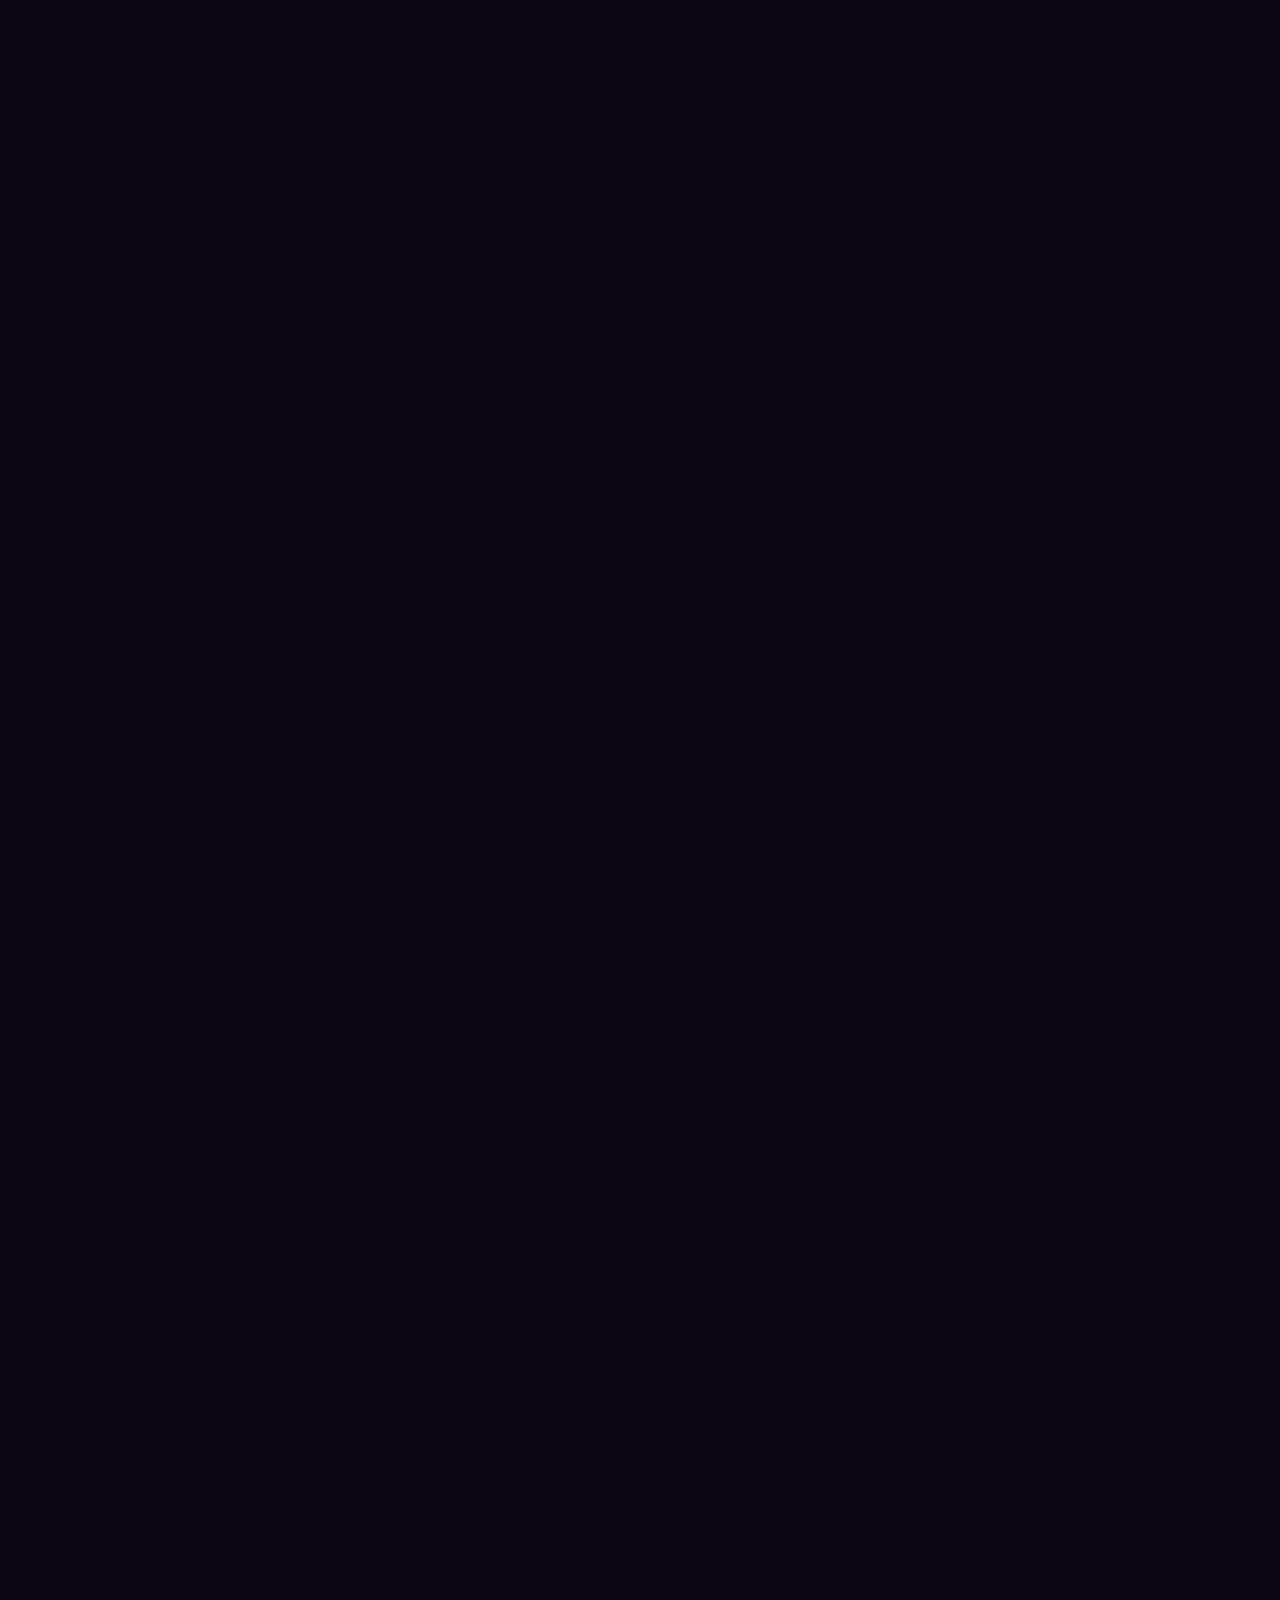
==== commit e3503b2a: "Update index.html" ====
--- a/index.html
+++ b/index.html
@@ -53,8 +53,8 @@
 
 .reveal-up {
   opacity: 0;
-  transform: translateY(25px);
-  transition: opacity 0.8s cubic-bezier(0.16, 1, 0.3, 1), transform 0.8s cubic-bezier(0.16, 1, 0.3, 1);
+  transform: translateY(35px);
+  transition: opacity 0.9s cubic-bezier(0.16, 1, 0.3, 1), transform 0.9s cubic-bezier(0.16, 1, 0.3, 1);
   will-change: opacity, transform;
 }
 .reveal-up.active {
@@ -64,9 +64,9 @@
 
 #cursor-glow {
   position: fixed;
-  width: 350px;
-  height: 350px;
-  background: radial-gradient(circle, rgba(240, 68, 181, 0.12) 0%, rgba(139, 92, 246, 0.05) 40%, transparent 70%);
+  width: 400px;
+  height: 400px;
+  background: radial-gradient(circle, rgba(240, 68, 181, 0.14) 0%, rgba(139, 92, 246, 0.06) 45%, transparent 75%);
   border-radius: 50%;
   pointer-events: none;
   transform: translate(-50%, -50%);
@@ -74,13 +74,19 @@
   z-index: 2;
 }
 
+/* Cinematic Breathing Loop Background */
 body::before {
   content: '';
   position: absolute;
   top: 0; left: 0; width: 100%; height: 100%;
-  background: radial-gradient(ellipse at 80% 0%,#32103b 0,transparent 35%), radial-gradient(ellipse at 10% 35%,#201044 0,transparent 35%);
+  background: radial-gradient(ellipse at 80% 0%,#3b1248 0,transparent 40%), radial-gradient(ellipse at 10% 35%,#23114d 0,transparent 40%);
   z-index: 0;
   pointer-events: none;
+  animation: bgBreathing 12s infinite alternate ease-in-out;
+}
+@keyframes bgBreathing {
+  0% { transform: scale(1); opacity: 0.8; }
+  100% { transform: scale(1.08); opacity: 1; }
 }
 
 a{color:inherit;text-decoration:none}
@@ -152,12 +158,17 @@
 }
 .copy-badge.copied .copy-tooltip { opacity: 1; transform: translateX(-50%) translateY(0); }
 
-/* Live Health Status Bar */
+/* Live Health Status Bar with Glow Loop */
 .health-status-bar {
   display: flex; align-items: center; justify-content: center; gap: 8px;
-  background: rgba(240, 68, 181, 0.08); border: 1px solid rgba(240, 68, 181, 0.25);
+  background: rgba(240, 68, 181, 0.08); border: 1px solid rgba(240, 68, 181, 0.3);
   padding: 8px 16px; border-radius: 99px; font-size: 10.5px; color: #ffabeb;
-  margin-top: 16px; width: fit-content; box-shadow: 0 0 20px rgba(240, 68, 181, 0.1);
+  margin-top: 16px; width: fit-content; box-shadow: 0 0 20px rgba(240, 68, 181, 0.15);
+  animation: barGlowPulse 4s infinite alternate ease-in-out;
+}
+@keyframes barGlowPulse {
+  0% { box-shadow: 0 0 10px rgba(240, 68, 181, 0.1); border-color: rgba(240, 68, 181, 0.2); }
+  100% { box-shadow: 0 0 25px rgba(240, 68, 181, 0.35); border-color: rgba(240, 68, 181, 0.6); }
 }
 .health-dot {
   width: 7px; height: 7px; background: #00ff88; border-radius: 50%;
@@ -227,7 +238,13 @@
 .tag i{width:4.5px;height:4.5px;background:#ff69c7;border-radius:50%;box-shadow:0 0 6px #ff69c7;flex-shrink:0}
 
 .hero h1{font:600 clamp(28px, 6vw, 64px)/1.04 "Space Grotesk",sans-serif;letter-spacing:-.04em;margin:14px 0;word-break:break-word}
-.grad{background:linear-gradient(100deg,#fff 0%,#ff9edb 45%,#b5a0ff 100%);color:transparent;background-clip:text}
+.grad{background:linear-gradient(100deg,#fff 0%,#ff9edb 35%,#c4b5ff 70%,#ff9edb 100%);background-size:200% auto;color:transparent;background-clip:text;animation: shineGradient 6s linear infinite}
+@keyframes shineGradient {
+  0% { background-position: 0% 50%; }
+  50% { background-position: 100% 50%; }
+  100% { background-position: 0% 50%; }
+}
+
 .hero p{max-width:540px;color:var(--muted);font-size:13px;line-height:1.65}
 .actions{display:flex;gap:8px;flex-wrap:wrap;margin-top:18px}
 .note{color:#9387a6;font-size:10px;margin-top:10px}
@@ -254,13 +271,16 @@
 .itemtext b{display:block;font-size:10px;white-space:nowrap;overflow:hidden;text-overflow:ellipsis}
 .itemtext span{font-size:8.5px;color:var(--muted)}
 
-.float{position:absolute;padding:8px 10px;background:#181024e8;border:1px solid var(--line);border-radius:9px;box-shadow:0 6px 20px #0005;font-size:9.5px;backdrop-filter:blur(10px);display:none}
+.float{position:absolute;padding:8px 10px;background:#181024e8;border:1px solid var(--line);border-radius:9px;box-shadow:0 6px 20px #0005;font-size:9.5px;backdrop-filter:blur(10px);display:none;animation: floatCardLoop 6s infinite ease-in-out}
 @media(min-width: 768px) {
   .float { display: block; }
 }
-.float strong{display:block}
-.float.one{top:-16px;right:-7px}
-.float.two{bottom:-14px;left:-7px}
+.float.one{top:-16px;right:-7px;animation-delay: 0s;}
+.float.two{bottom:-14px;left:-7px;animation-delay: 3s;}
+@keyframes floatCardLoop {
+  0%, 100% { transform: translateY(0px); }
+  50% { transform: translateY(-6px); }
+}
 
 .section{padding:50px 0;position:relative;z-index:3}
 .head{max-width:650px;margin-bottom:22px}
@@ -277,8 +297,18 @@
   .feature { grid-column: span 2; }
   .feature:nth-child(4), .feature:nth-child(5) { grid-column: span 3; }
 }
-.feature{padding:18px;border:1px solid var(--line);border-radius:12px;background:linear-gradient(145deg,#ffffff09,#8b5cf60a);transition:.3s cubic-bezier(0.16, 1, 0.3, 1);position:relative;overflow:hidden}
-.feature:hover{transform:translateY(-3px) scale(1.01);border-color:#f044b5;box-shadow:0 12px 30px rgba(240,68,181,0.15)}
+
+/* Premium 3D Magnetic Tilt Cards */
+.feature{
+  padding:18px;border:1px solid var(--line);border-radius:12px;
+  background:linear-gradient(145deg,rgba(255,255,255,0.06),rgba(139,92,246,0.05));
+  transition:transform 0.2s cubic-bezier(0.16, 1, 0.3, 1), box-shadow 0.3s ease, border-color 0.3s ease;
+  position:relative;overflow:hidden;transform-style: preserve-perspective;
+}
+.feature:hover{
+  border-color:var(--pink);
+  box-shadow:0 16px 35px rgba(240,68,181,0.18), inset 0 0 15px rgba(240,68,181,0.08);
+}
 .ico{width:32px;height:32px;border-radius:8px;display:grid;place-items:center;background:#f044b518;border:1px solid #f044b52b;color:#ff9cdb;font-size:15px;margin-bottom:12px}
 .feature h3,.step h3{font:600 15px "Space Grotesk";margin:0 0 4px}
 .feature p,.step p{font-size:11.5px;color:var(--muted);margin:0;line-height:1.6}
@@ -289,7 +319,7 @@
   .steps { grid-template-columns: repeat(3, 1fr); }
 }
 .step{padding:18px;border-top:1px solid #f044b57a;background:linear-gradient(180deg,#f044b50c,transparent);border-radius:0 0 10px 10px;transition:.3s}
-.step:hover{background:linear-gradient(180deg,#f044b518,transparent);transform:translateY(-2px)}
+.step:hover{background:linear-gradient(180deg,#f044b518,transparent);transform:translateY(-3px)}
 .num{font:600 9.5px "Space Grotesk";color:#ff8dd5;letter-spacing:.09em;margin-bottom:12px}
 
 .privacy{display:grid;grid-template-columns:1fr;gap:20px;align-items:center;padding:clamp(16px, 3vw, 30px);border:1px solid #f044b535;border-radius:16px;background:radial-gradient(ellipse at 0 0,#f044b515,transparent 60%),#ffffff04}
@@ -432,8 +462,7 @@
 </div>
 </section>
 
-<section class="section how" id="how"><div class="wrap"><div class="head reveal-up"><div class="kicker">Three simple steps</div> cancellation
-<h2>From install to <span class="grad">overview.</span></h2><p>Start with the package you received from the extension publisher.</p></div>
+<section class="section how" id="how"><div class="wrap"><div class="head reveal-up"><div class="kicker">Three simple steps</div><h2>From install to <span class="grad">overview.</span></h2><p>Start with the package you received from the extension publisher.</p></div>
 <div class="steps">
 <article class="step reveal-up"><div class="num">01 / INSTALL</div><h3>Add to Chrome</h3><p>Download and extract the extension ZIP, then open Chrome's extension manager.</p></article>
 <article class="step reveal-up"><div class="num">02 / CONNECT</div><h3>Open Gmail</h3><p>Sign in to the account you want to review and open the extension from Chrome's toolbar.</p></article>
@@ -554,7 +583,7 @@
 
 function initParticles() {
   particlesArray = [];
-  for (let i = 0; i < 35; i++) {
+  for (let i = 0; i < 40; i++) {
     particlesArray.push(new Particle());
   }
 }
@@ -593,16 +622,14 @@
 }
 
 const observerOptions = {
-  threshold: 0.05,
-  rootMargin: "0px 0px -20px 0px"
+  threshold: 0.08,
+  rootMargin: "0px 0px -30px 0px"
 };
 
 const observer = new IntersectionObserver((entries) => {
   entries.forEach(entry => {
     if (entry.isIntersecting) {
       entry.target.classList.add('active');
-    } else {
-      entry.target.classList.remove('active');
     }
   });
 }, observerOptions);
@@ -611,20 +638,37 @@
   observer.observe(el);
 });
 
+// Magnetic 3D Tilt Effect on Feature Cards
+document.querySelectorAll('.feature').forEach(card => {
+  card.addEventListener('mousemove', (e) => {
+    const rect = card.getBoundingClientRect();
+    const x = e.clientX - rect.left;
+    const y = e.clientY - rect.top;
+    const centerX = rect.width / 2;
+    const centerY = rect.height / 2;
+    const rotateX = ((y - centerY) / centerY) * -6;
+    const rotateY = ((x - centerX) / centerX) * 6;
+    card.style.transform = `perspective(1000px) rotateX(${rotateX}deg) rotateY(${rotateY}deg) translateY(-3px)`;
+  });
+  card.addEventListener('mouseleave', () => {
+    card.style.transform = 'perspective(1000px) rotateX(0deg) rotateY(0deg) translateY(0px)';
+  });
+});
+
 const downloadTrigger = document.getElementById('download-trigger');
-const thankyouModal = document.getElementById('thankyou-modal');
+const thankyouModal =देव document.getElementById('thankyou-modal');
 
 if(downloadTrigger) {
   downloadTrigger.addEventListener('click', function(e) {
     this.classList.add('clicked');
     setTimeout(() => {
-      thankyouModal.classList.add('show');
+      document.getElementById('thankyou-modal').classList.add('show');
     }, 400);
   });
 }
 
 function closeModal() {
-  thankyouModal.classList.remove('show');
+  document.getElementById('thankyou-modal').classList.remove('show');
   if(downloadTrigger) {
     downloadTrigger.classList.remove('clicked');
   }
